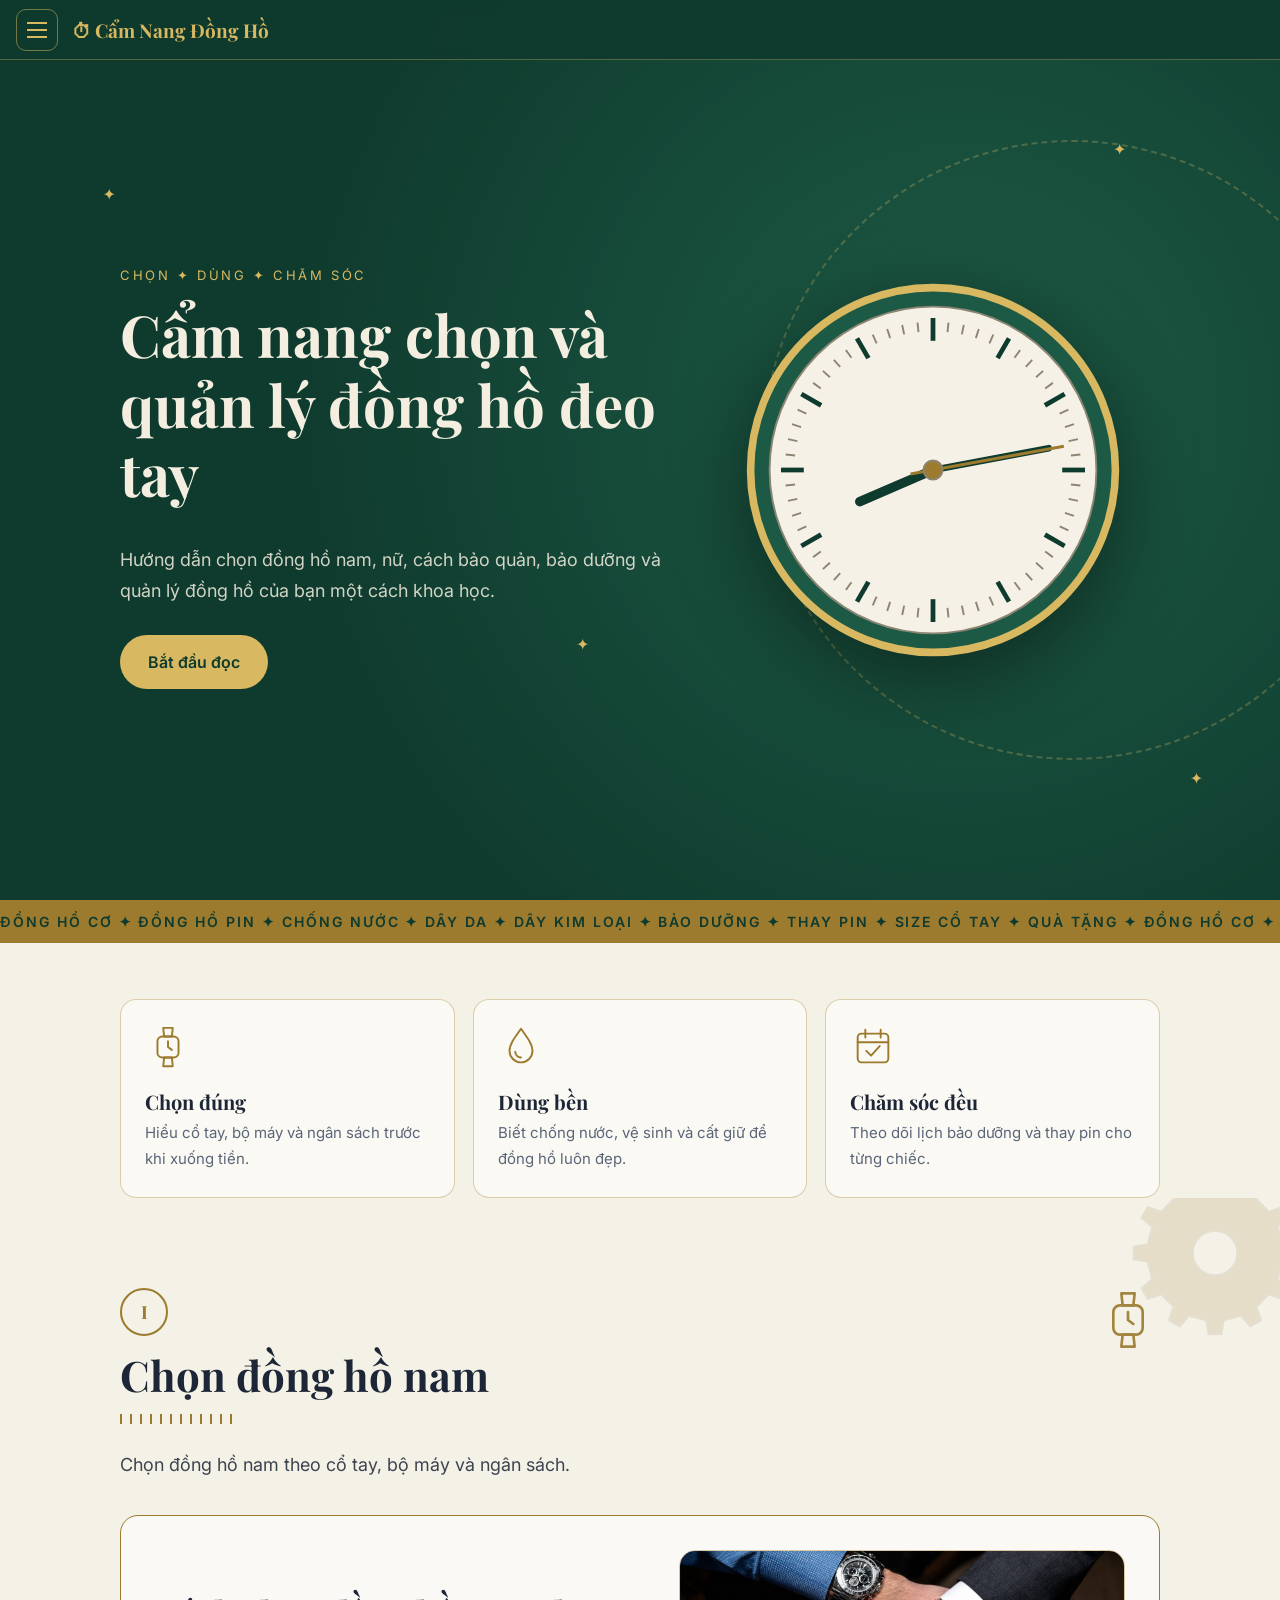
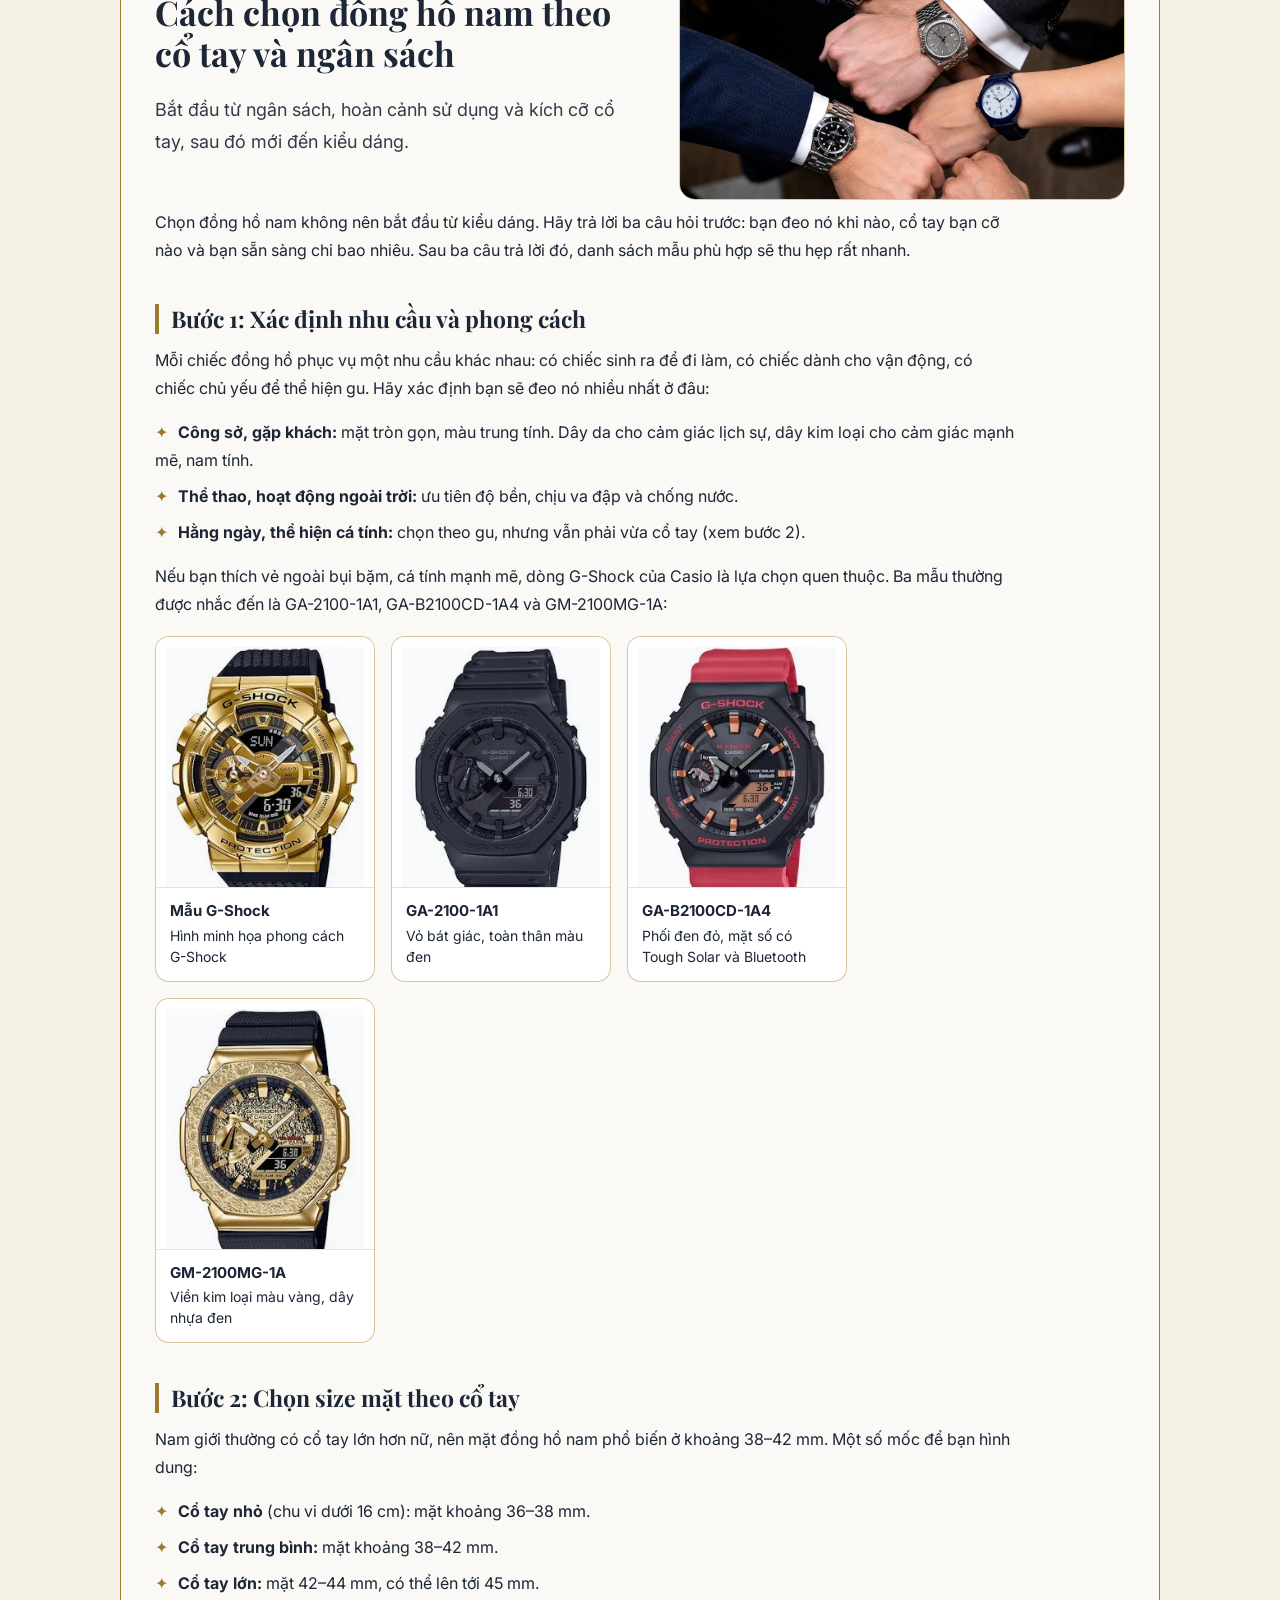
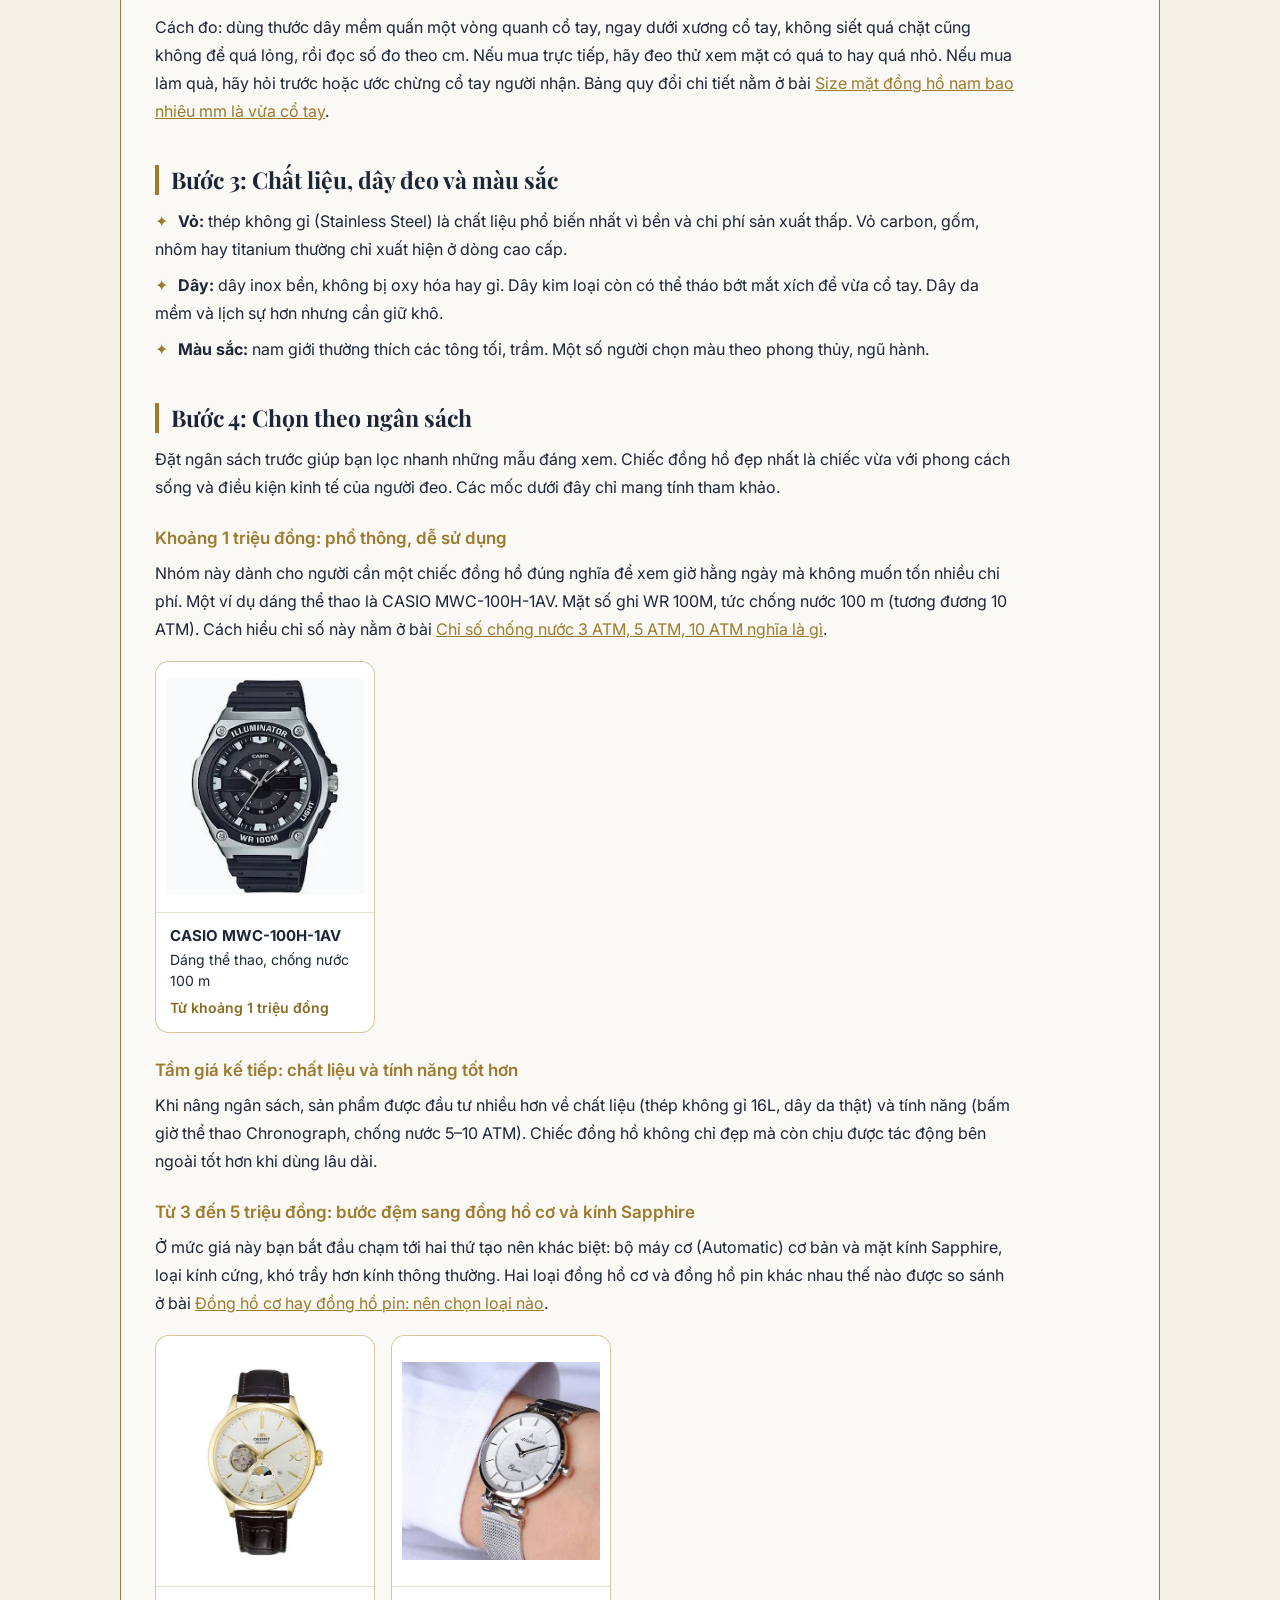
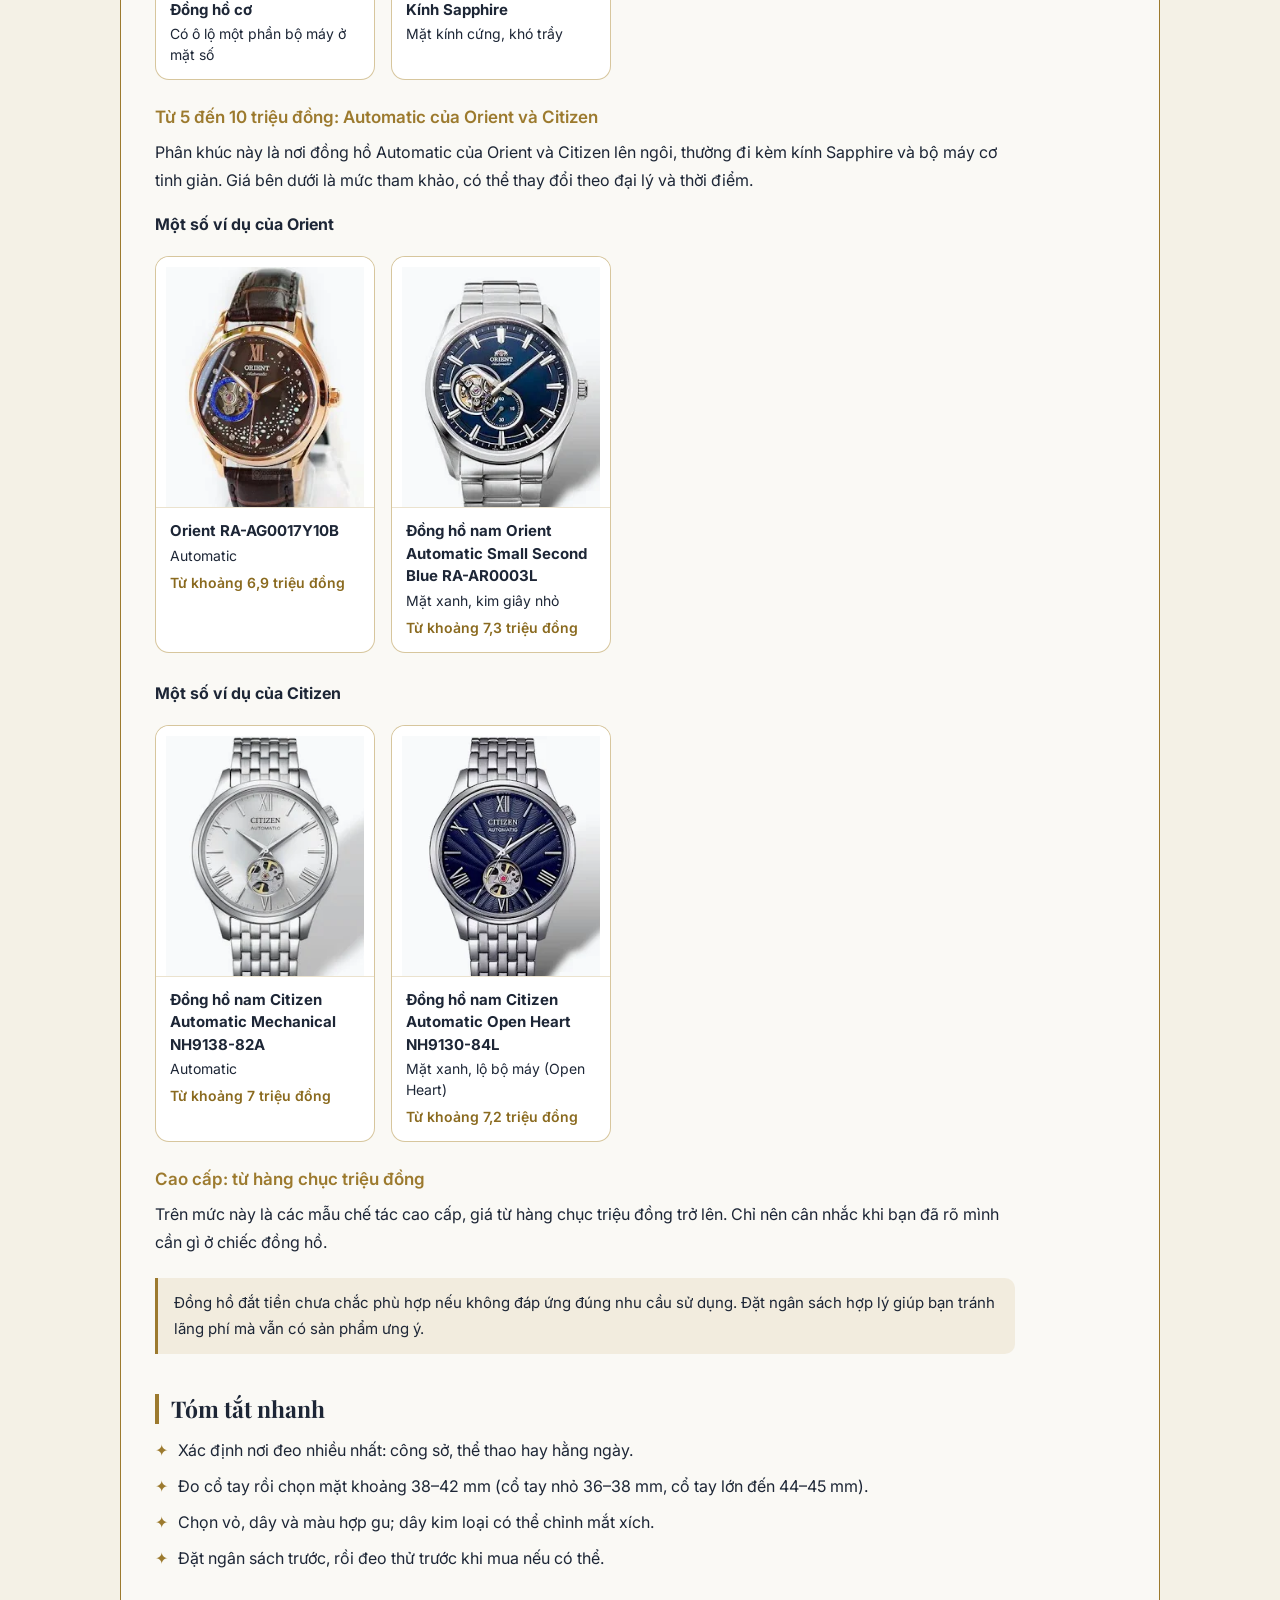
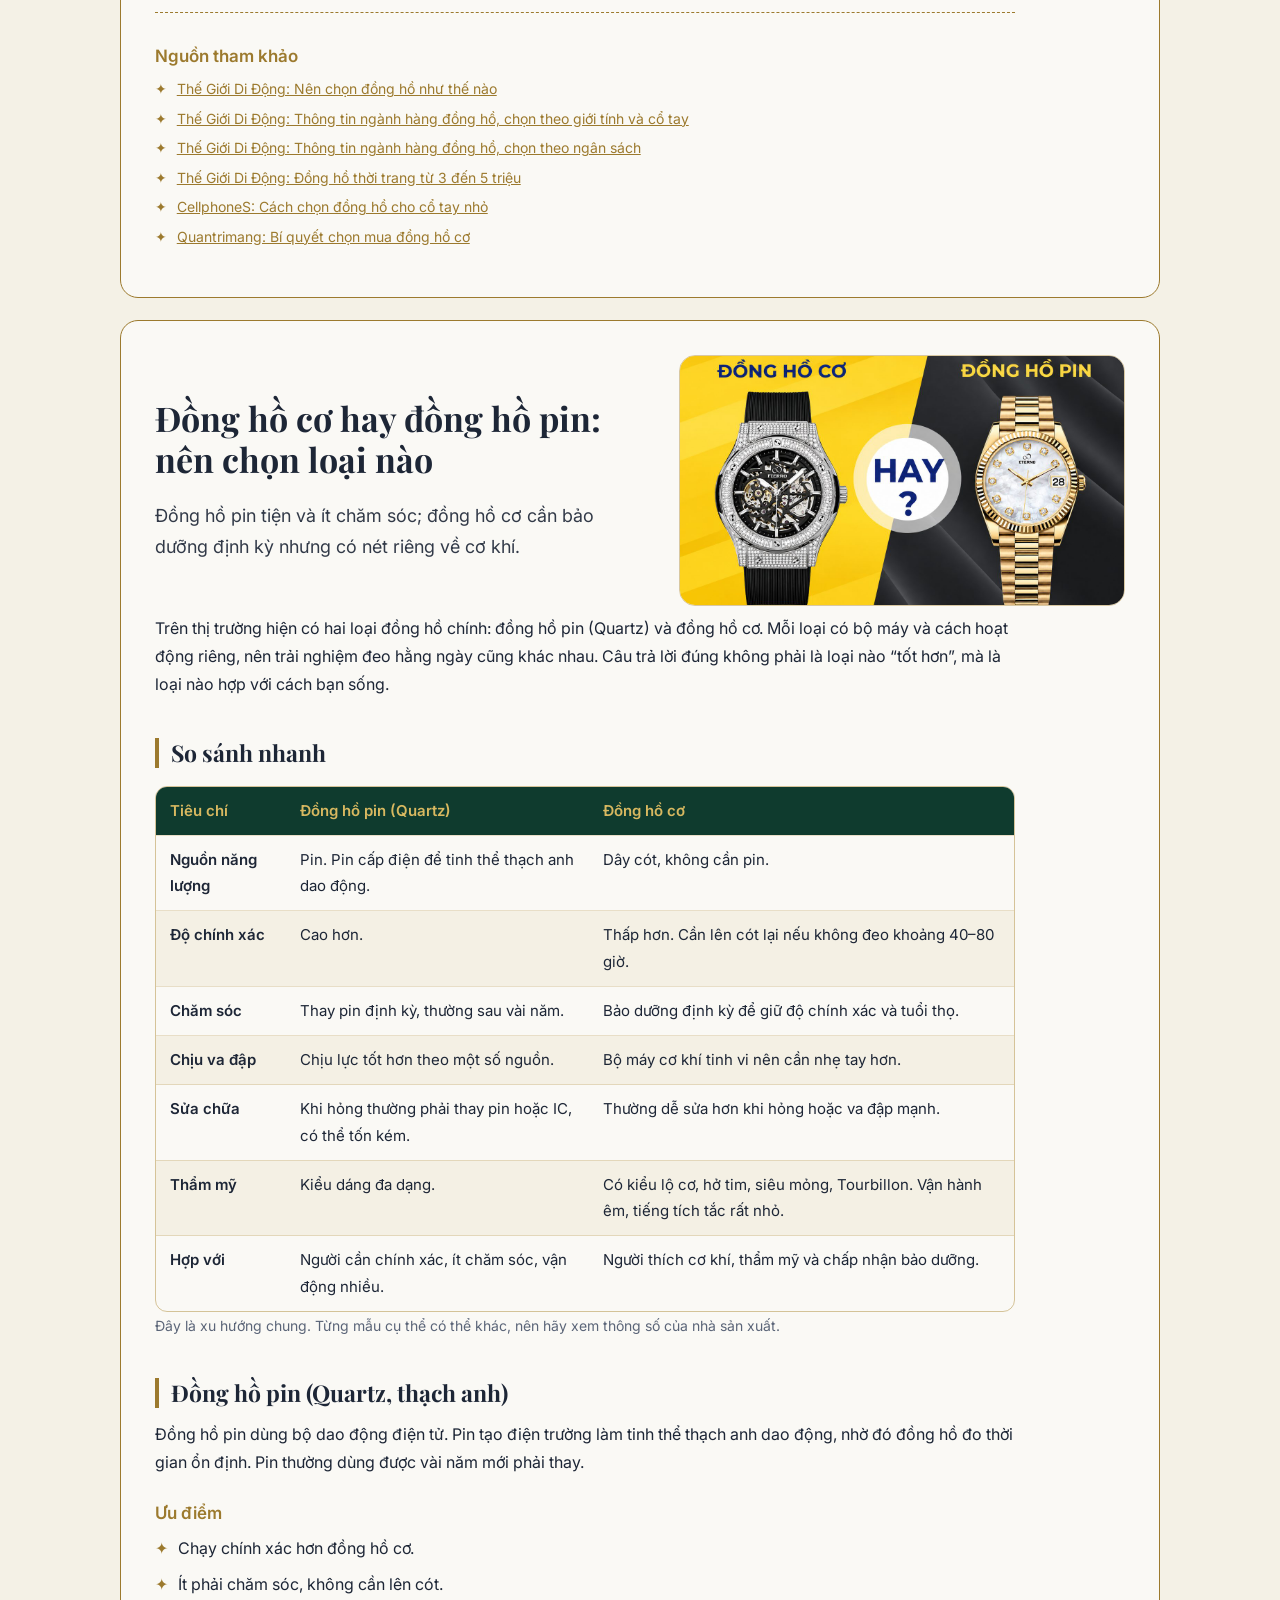
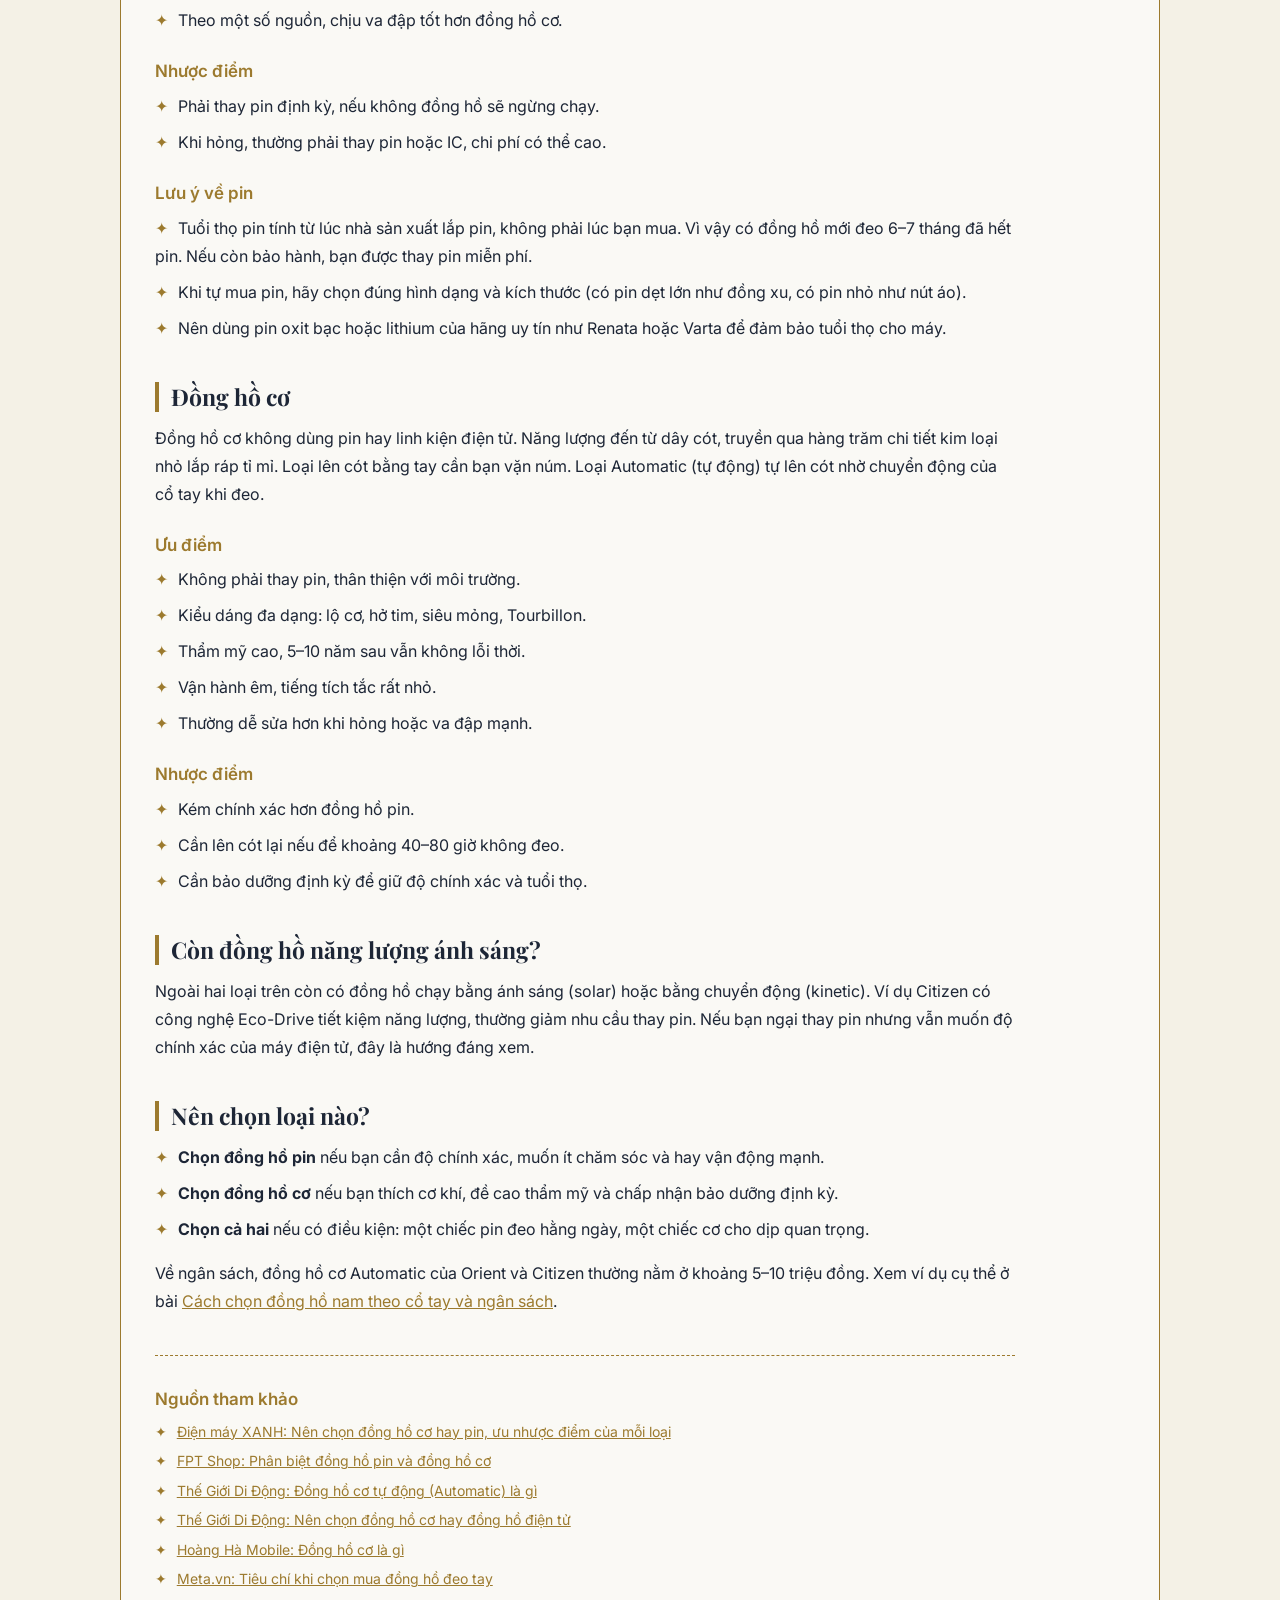
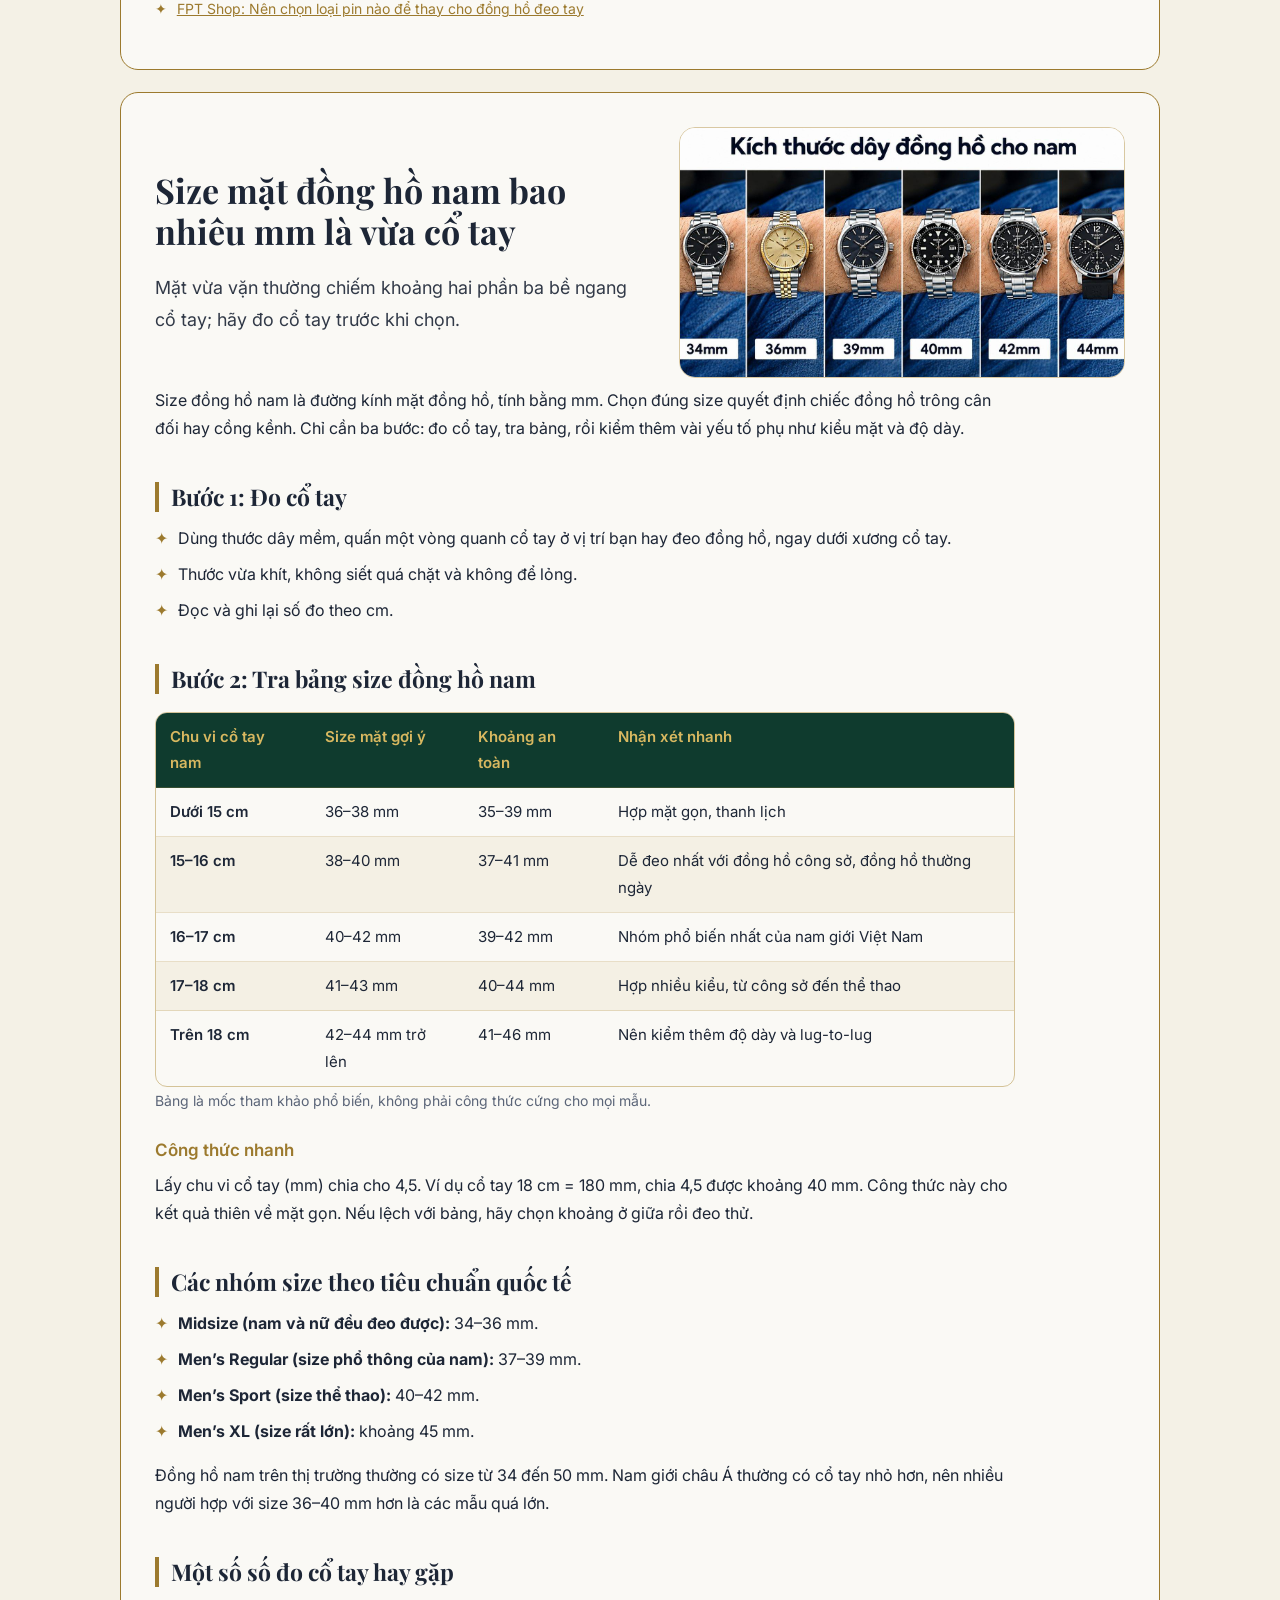
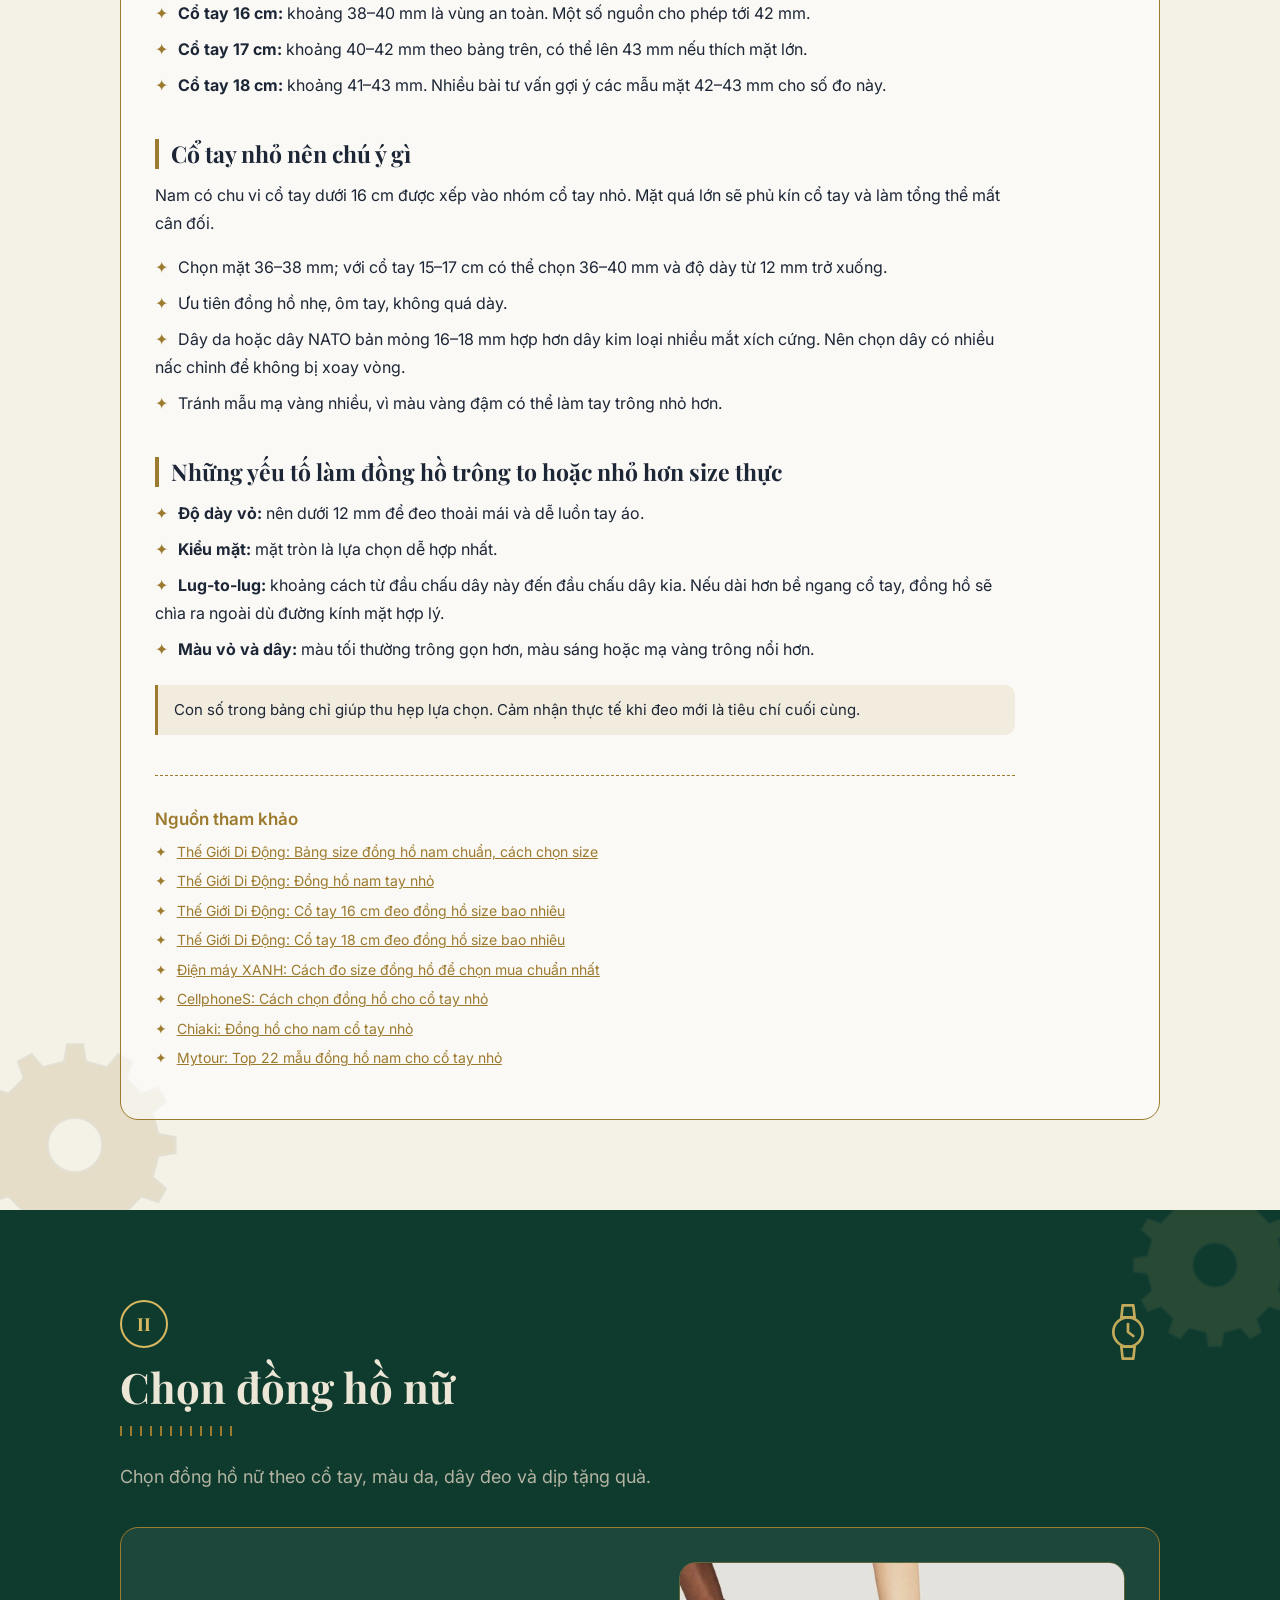
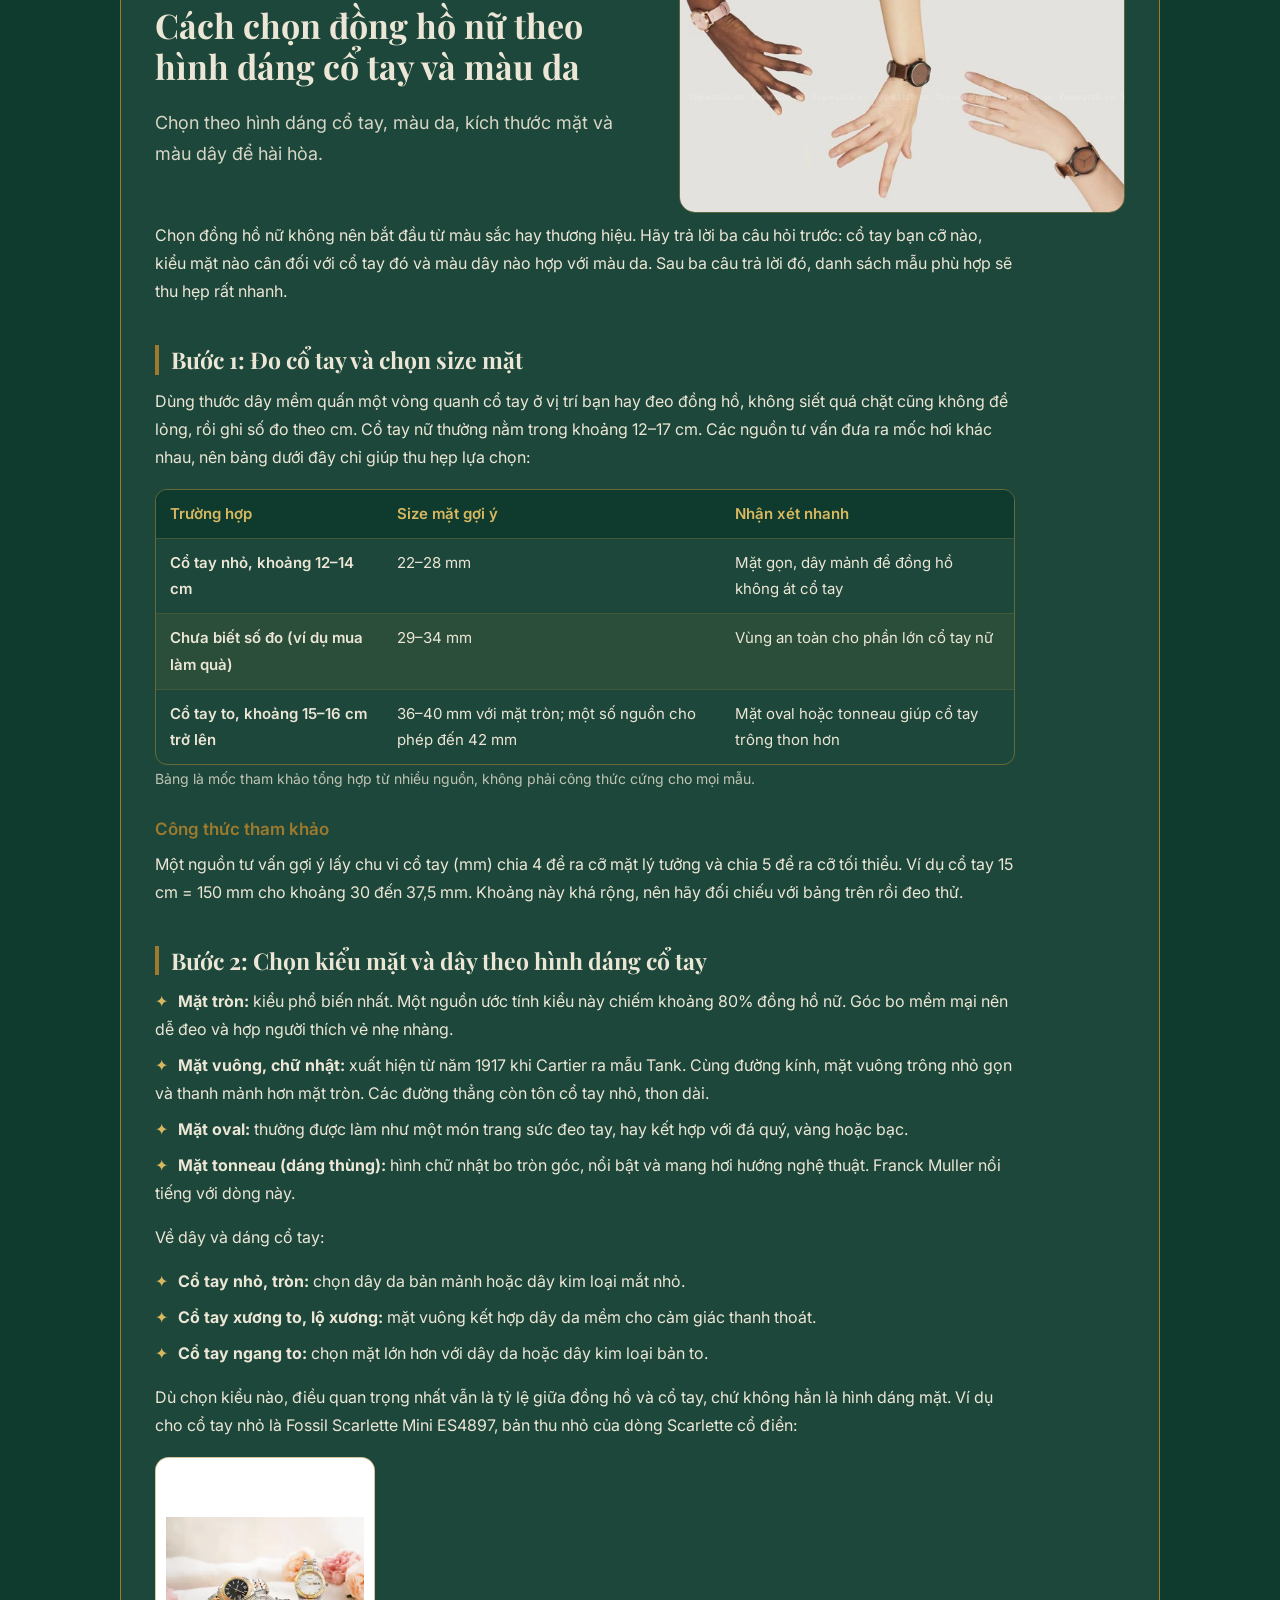
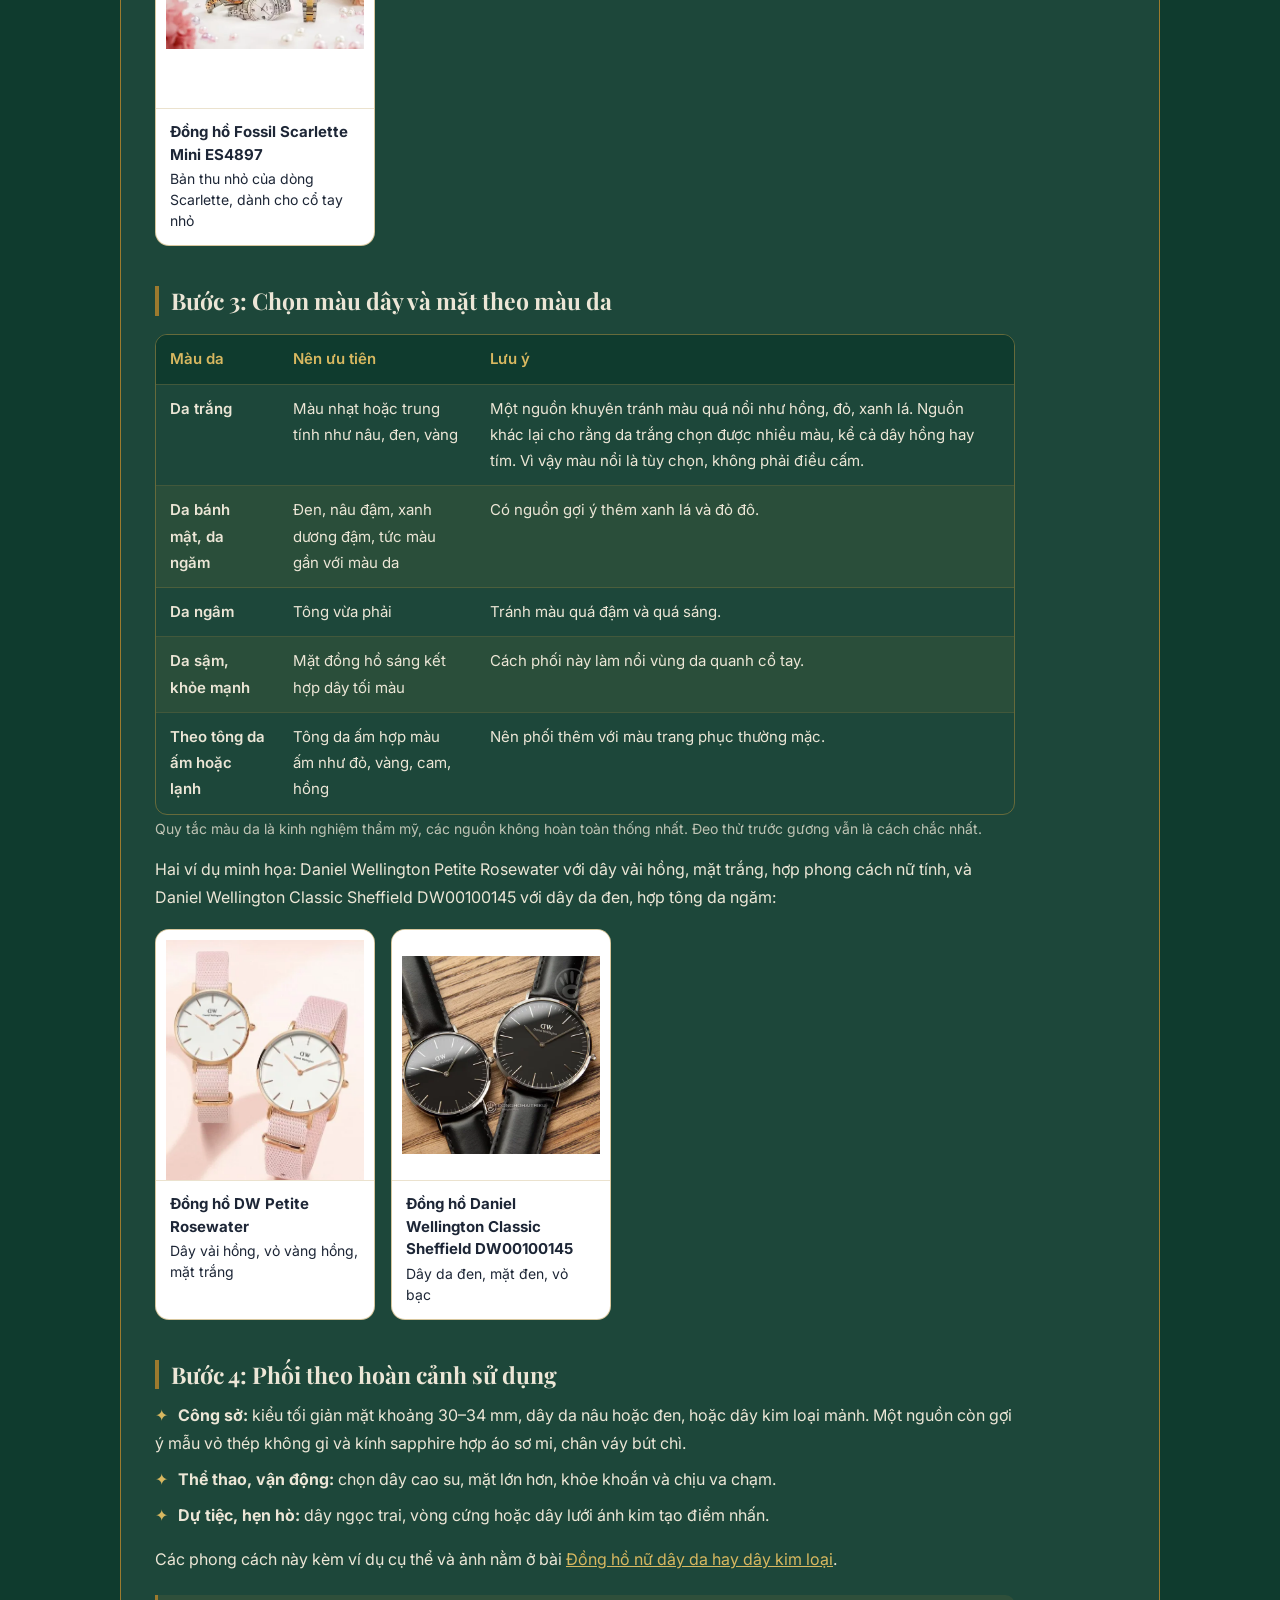
==== docs/index.html @ 6e0f3fe3 "Add files via upload" ====
<!doctype html><html lang="vi"><head><meta charset="utf-8"><meta name="viewport" content="width=device-width,initial-scale=1">
<title>Cẩm Nang Đồng Hồ - Chọn và quản lý đồng hồ đeo tay</title>
<meta name="description" content="Cẩm nang chọn và quản lý đồng hồ đeo tay: cách chọn đồng hồ nam, nữ, bảo quản, bảo dưỡng, chống nước và lịch chăm sóc.">
<link rel="canonical" href="https://nguyenquison.github.io/camnangquanlydongho/"><meta property="og:title" content="Cẩm Nang Đồng Hồ"><meta property="og:type" content="website"><meta property="og:url" content="https://nguyenquison.github.io/camnangquanlydongho/"><meta property="og:locale" content="vi_VN">
<link rel="icon" href="data:image/svg+xml,%3Csvg xmlns='http://www.w3.org/2000/svg' viewBox='0 0 100 100'%3E%3Ctext y='.9em' font-size='90'%3E%E2%8F%B1%3C/text%3E%3C/svg%3E">
<link rel="preconnect" href="https://fonts.googleapis.com"><link rel="preconnect" href="https://fonts.gstatic.com" crossorigin>
<link href="https://fonts.googleapis.com/css2?family=Inter:wght@400;500;600&family=Playfair+Display:wght@500;700&display=swap" rel="stylesheet">
<link rel="stylesheet" href="style.css"><script>document.documentElement.className="js"</script></head>
<body id="top" class="t1"><div id="pg"></div>
<header><button id="mb" aria-label="Mở menu" aria-expanded="false" aria-controls="nav"><i></i><i></i><i></i></button><a class="logo" href="#top"><span class="tk">⏱</span> Cẩm Nang Đồng Hồ</a></header>
<nav id="nav" aria-label="Danh sách nội dung"><a class="m-cat" href="#top">Trang chủ</a><a class="m-cat" href="#chon-dong-ho-nam">Chọn đồng hồ nam</a><a class="m-art" href="#cach-chon-dong-ho-nam">Cách chọn đồng hồ nam theo cổ tay và ngân sách</a><a class="m-art" href="#dong-ho-co-hay-dong-ho-pin">Đồng hồ cơ hay đồng hồ pin: nên chọn loại nào</a><a class="m-art" href="#size-dong-ho-nam-theo-co-tay">Size mặt đồng hồ nam bao nhiêu mm là vừa cổ tay</a><a class="m-cat" href="#chon-dong-ho-nu">Chọn đồng hồ nữ</a><a class="m-art" href="#cach-chon-dong-ho-nu">Cách chọn đồng hồ nữ theo hình dáng cổ tay và màu da</a><a class="m-art" href="#dong-ho-nu-day-da-hay-day-kim-loai">Đồng hồ nữ dây da hay dây kim loại</a><a class="m-art" href="#chon-dong-ho-lam-qua-tang">Chọn đồng hồ làm quà tặng: những điều cần lưu ý</a><a class="m-cat" href="#bao-quan-bao-duong">Bảo quản và bảo dưỡng</a><a class="m-art" href="#cach-bao-quan-dong-ho">Cách bảo quản đồng hồ đeo tay đúng cách tại nhà</a><a class="m-art" href="#cach-ve-sinh-day-dong-ho">Cách vệ sinh dây da và dây kim loại của đồng hồ</a><a class="m-cat" href="#quan-ly-dong-ho">Quản lý đồng hồ</a><a class="m-art" href="#chi-so-chong-nuoc-atm">Chỉ số chống nước 3 ATM, 5 ATM, 10 ATM nghĩa là gì</a><a class="m-art" href="#bao-lau-nen-bao-duong-dong-ho">Bao lâu nên bảo dưỡng đồng hồ một lần</a><a class="m-cat" href="#ve-du-an">Về dự án</a><a class="m-cat" href="#lien-he">Liên hệ</a></nav><div id="veil"></div>
<section class="hero"><span class="orbit"></span><span class="tw t1">✦</span><span class="tw t2">✦</span><span class="tw t3">✦</span><span class="tw t4">✦</span><div class="wrap hg"><div class="ht"><p class="eyebrow">Chọn ✦ Dùng ✦ Chăm sóc</p><h1>Cẩm nang chọn và quản lý đồng hồ đeo tay</h1><p class="lead">Hướng dẫn chọn đồng hồ nam, nữ, cách bảo quản, bảo dưỡng và quản lý đồng hồ của bạn một cách khoa học.</p><a class="btn" href="#chon-dong-ho-nam">Bắt đầu đọc</a></div><div class="hw"><svg class="watch" viewBox="0 0 200 200" role="img" aria-label="Đồng hồ đang chạy"><circle cx="100" cy="100" r="96" class="case"/><circle cx="100" cy="100" r="86" class="dial"/><line x1="100" y1="20" x2="100" y2="32" transform="rotate(0 100 100)" class="t5"/><line x1="100" y1="22" x2="100" y2="27" transform="rotate(6 100 100)" class="t1"/><line x1="100" y1="22" x2="100" y2="27" transform="rotate(12 100 100)" class="t1"/><line x1="100" y1="22" x2="100" y2="27" transform="rotate(18 100 100)" class="t1"/><line x1="100" y1="22" x2="100" y2="27" transform="rotate(24 100 100)" class="t1"/><line x1="100" y1="20" x2="100" y2="32" transform="rotate(30 100 100)" class="t5"/><line x1="100" y1="22" x2="100" y2="27" transform="rotate(36 100 100)" class="t1"/><line x1="100" y1="22" x2="100" y2="27" transform="rotate(42 100 100)" class="t1"/><line x1="100" y1="22" x2="100" y2="27" transform="rotate(48 100 100)" class="t1"/><line x1="100" y1="22" x2="100" y2="27" transform="rotate(54 100 100)" class="t1"/><line x1="100" y1="20" x2="100" y2="32" transform="rotate(60 100 100)" class="t5"/><line x1="100" y1="22" x2="100" y2="27" transform="rotate(66 100 100)" class="t1"/><line x1="100" y1="22" x2="100" y2="27" transform="rotate(72 100 100)" class="t1"/><line x1="100" y1="22" x2="100" y2="27" transform="rotate(78 100 100)" class="t1"/><line x1="100" y1="22" x2="100" y2="27" transform="rotate(84 100 100)" class="t1"/><line x1="100" y1="20" x2="100" y2="32" transform="rotate(90 100 100)" class="t5"/><line x1="100" y1="22" x2="100" y2="27" transform="rotate(96 100 100)" class="t1"/><line x1="100" y1="22" x2="100" y2="27" transform="rotate(102 100 100)" class="t1"/><line x1="100" y1="22" x2="100" y2="27" transform="rotate(108 100 100)" class="t1"/><line x1="100" y1="22" x2="100" y2="27" transform="rotate(114 100 100)" class="t1"/><line x1="100" y1="20" x2="100" y2="32" transform="rotate(120 100 100)" class="t5"/><line x1="100" y1="22" x2="100" y2="27" transform="rotate(126 100 100)" class="t1"/><line x1="100" y1="22" x2="100" y2="27" transform="rotate(132 100 100)" class="t1"/><line x1="100" y1="22" x2="100" y2="27" transform="rotate(138 100 100)" class="t1"/><line x1="100" y1="22" x2="100" y2="27" transform="rotate(144 100 100)" class="t1"/><line x1="100" y1="20" x2="100" y2="32" transform="rotate(150 100 100)" class="t5"/><line x1="100" y1="22" x2="100" y2="27" transform="rotate(156 100 100)" class="t1"/><line x1="100" y1="22" x2="100" y2="27" transform="rotate(162 100 100)" class="t1"/><line x1="100" y1="22" x2="100" y2="27" transform="rotate(168 100 100)" class="t1"/><line x1="100" y1="22" x2="100" y2="27" transform="rotate(174 100 100)" class="t1"/><line x1="100" y1="20" x2="100" y2="32" transform="rotate(180 100 100)" class="t5"/><line x1="100" y1="22" x2="100" y2="27" transform="rotate(186 100 100)" class="t1"/><line x1="100" y1="22" x2="100" y2="27" transform="rotate(192 100 100)" class="t1"/><line x1="100" y1="22" x2="100" y2="27" transform="rotate(198 100 100)" class="t1"/><line x1="100" y1="22" x2="100" y2="27" transform="rotate(204 100 100)" class="t1"/><line x1="100" y1="20" x2="100" y2="32" transform="rotate(210 100 100)" class="t5"/><line x1="100" y1="22" x2="100" y2="27" transform="rotate(216 100 100)" class="t1"/><line x1="100" y1="22" x2="100" y2="27" transform="rotate(222 100 100)" class="t1"/><line x1="100" y1="22" x2="100" y2="27" transform="rotate(228 100 100)" class="t1"/><line x1="100" y1="22" x2="100" y2="27" transform="rotate(234 100 100)" class="t1"/><line x1="100" y1="20" x2="100" y2="32" transform="rotate(240 100 100)" class="t5"/><line x1="100" y1="22" x2="100" y2="27" transform="rotate(246 100 100)" class="t1"/><line x1="100" y1="22" x2="100" y2="27" transform="rotate(252 100 100)" class="t1"/><line x1="100" y1="22" x2="100" y2="27" transform="rotate(258 100 100)" class="t1"/><line x1="100" y1="22" x2="100" y2="27" transform="rotate(264 100 100)" class="t1"/><line x1="100" y1="20" x2="100" y2="32" transform="rotate(270 100 100)" class="t5"/><line x1="100" y1="22" x2="100" y2="27" transform="rotate(276 100 100)" class="t1"/><line x1="100" y1="22" x2="100" y2="27" transform="rotate(282 100 100)" class="t1"/><line x1="100" y1="22" x2="100" y2="27" transform="rotate(288 100 100)" class="t1"/><line x1="100" y1="22" x2="100" y2="27" transform="rotate(294 100 100)" class="t1"/><line x1="100" y1="20" x2="100" y2="32" transform="rotate(300 100 100)" class="t5"/><line x1="100" y1="22" x2="100" y2="27" transform="rotate(306 100 100)" class="t1"/><line x1="100" y1="22" x2="100" y2="27" transform="rotate(312 100 100)" class="t1"/><line x1="100" y1="22" x2="100" y2="27" transform="rotate(318 100 100)" class="t1"/><line x1="100" y1="22" x2="100" y2="27" transform="rotate(324 100 100)" class="t1"/><line x1="100" y1="20" x2="100" y2="32" transform="rotate(330 100 100)" class="t5"/><line x1="100" y1="22" x2="100" y2="27" transform="rotate(336 100 100)" class="t1"/><line x1="100" y1="22" x2="100" y2="27" transform="rotate(342 100 100)" class="t1"/><line x1="100" y1="22" x2="100" y2="27" transform="rotate(348 100 100)" class="t1"/><line x1="100" y1="22" x2="100" y2="27" transform="rotate(354 100 100)" class="t1"/><line id="hh" x1="100" y1="100" x2="100" y2="58" class="hh"/><line id="mh" x1="100" y1="100" x2="100" y2="38" class="mh"/><line id="sh" x1="100" y1="112" x2="100" y2="30" class="sh2"/><circle cx="100" cy="100" r="5" class="pin"/></svg></div></div></section><div class="mq" aria-hidden="true"><div>Đồng hồ cơ ✦ Đồng hồ pin ✦ Chống nước ✦ Dây da ✦ Dây kim loại ✦ Bảo dưỡng ✦ Thay pin ✦ Size cổ tay ✦ Quà tặng ✦ Đồng hồ cơ ✦ Đồng hồ pin ✦ Chống nước ✦ Dây da ✦ Dây kim loại ✦ Bảo dưỡng ✦ Thay pin ✦ Size cổ tay ✦ Quà tặng ✦ Đồng hồ cơ ✦ Đồng hồ pin ✦ Chống nước ✦ Dây da ✦ Dây kim loại ✦ Bảo dưỡng ✦ Thay pin ✦ Size cổ tay ✦ Quà tặng ✦ Đồng hồ cơ ✦ Đồng hồ pin ✦ Chống nước ✦ Dây da ✦ Dây kim loại ✦ Bảo dưỡng ✦ Thay pin ✦ Size cổ tay ✦ Quà tặng ✦ </div></div><section class="light fw"><div class="feat"><div class="reveal"><svg class="ic" viewBox="0 0 48 48" fill="none" stroke="currentColor" stroke-width="2" stroke-linecap="round" stroke-linejoin="round" aria-hidden="true"><rect x="13" y="13" width="22" height="22" rx="5"/><path d="M24 18v6l4 3M19 4h10l-1 9H20zM20 35h8l1 9H19z"/></svg><h3>Chọn đúng</h3><p>Hiểu cổ tay, bộ máy và ngân sách trước khi xuống tiền.</p></div><div class="reveal"><svg class="ic" viewBox="0 0 48 48" fill="none" stroke="currentColor" stroke-width="2" stroke-linecap="round" stroke-linejoin="round" aria-hidden="true"><path d="M24 5C17 15 12 21 12 28a12 12 0 0024 0c0-7-5-13-12-23z"/><path d="M18 29a6 6 0 006 6"/></svg><h3>Dùng bền</h3><p>Biết chống nước, vệ sinh và cất giữ để đồng hồ luôn đẹp.</p></div><div class="reveal"><svg class="ic" viewBox="0 0 48 48" fill="none" stroke="currentColor" stroke-width="2" stroke-linecap="round" stroke-linejoin="round" aria-hidden="true"><rect x="8" y="10" width="32" height="30" rx="4"/><path d="M8 19h32M16 6v8M32 6v8M17 28l5 5 9-10"/></svg><h3>Chăm sóc đều</h3><p>Theo dõi lịch bảo dưỡng và thay pin cho từng chiếc.</p></div></div></section>
<section id="chon-dong-ho-nam" class="sec light"><span class="gear g1"><svg viewBox="0 0 100 100" aria-hidden="true"><path fill-rule="evenodd" fill="currentColor" d="M89.7 44.8L97.9 46.2L97.9 53.8L89.7 55.2L87.0 65.3L93.3 70.7L89.6 77.2L81.7 74.4L74.4 81.7L77.2 89.6L70.7 93.3L65.3 87.0L55.2 89.7L53.8 97.9L46.2 97.9L44.8 89.7L34.7 87.0L29.3 93.3L22.8 89.6L25.6 81.7L18.3 74.4L10.4 77.2L6.7 70.7L13.0 65.3L10.3 55.2L2.1 53.8L2.1 46.2L10.3 44.8L13.0 34.7L6.7 29.3L10.4 22.8L18.3 25.6L25.6 18.3L22.8 10.4L29.3 6.7L34.7 13.0L44.8 10.3L46.2 2.1L53.8 2.1L55.2 10.3L65.3 13.0L70.7 6.7L77.2 10.4L74.4 18.3L81.7 25.6L89.6 22.8L93.3 29.3L87.0 34.7ZM37 50a13 13 0 1 0 26 0a13 13 0 1 0 -26 0Z"/></svg></span><span class="gear g2 r"><svg viewBox="0 0 100 100" aria-hidden="true"><path fill-rule="evenodd" fill="currentColor" d="M89.7 44.8L97.9 46.2L97.9 53.8L89.7 55.2L87.0 65.3L93.3 70.7L89.6 77.2L81.7 74.4L74.4 81.7L77.2 89.6L70.7 93.3L65.3 87.0L55.2 89.7L53.8 97.9L46.2 97.9L44.8 89.7L34.7 87.0L29.3 93.3L22.8 89.6L25.6 81.7L18.3 74.4L10.4 77.2L6.7 70.7L13.0 65.3L10.3 55.2L2.1 53.8L2.1 46.2L10.3 44.8L13.0 34.7L6.7 29.3L10.4 22.8L18.3 25.6L25.6 18.3L22.8 10.4L29.3 6.7L34.7 13.0L44.8 10.3L46.2 2.1L53.8 2.1L55.2 10.3L65.3 13.0L70.7 6.7L77.2 10.4L74.4 18.3L81.7 25.6L89.6 22.8L93.3 29.3L87.0 34.7ZM37 50a13 13 0 1 0 26 0a13 13 0 1 0 -26 0Z"/></svg></span><div class="wrap"><div class="sh reveal"><span class="num">I</span><span class="ico"><svg class="ic" viewBox="0 0 48 48" fill="none" stroke="currentColor" stroke-width="2" stroke-linecap="round" stroke-linejoin="round" aria-hidden="true"><rect x="13" y="13" width="22" height="22" rx="5"/><path d="M24 18v6l4 3M19 4h10l-1 9H20zM20 35h8l1 9H19z"/></svg></span><h2>Chọn đồng hồ nam</h2><p class="lead">Chọn đồng hồ nam theo cổ tay, bộ máy và ngân sách.</p></div><div class="arts"><article id="cach-chon-dong-ho-nam" class="art full"><div class="head reveal"><div class="txt"><h3>Cách chọn đồng hồ nam theo cổ tay và ngân sách</h3><p class="sum">Bắt đầu từ ngân sách, hoàn cảnh sử dụng và kích cỡ cổ tay, sau đó mới đến kiểu dáng.</p></div><figure class="fig"><img src="anh/cach-chon-dong-ho-nam.jpg" alt="Cách chọn đồng hồ nam theo cổ tay và ngân sách" loading="lazy" width="1280" height="720"></figure></div><div class="body"><p>Chọn đồng hồ nam không nên bắt đầu từ kiểu dáng. Hãy trả lời ba câu hỏi trước: bạn đeo nó khi nào, cổ tay bạn cỡ nào và bạn sẵn sàng chi bao nhiêu. Sau ba câu trả lời đó, danh sách mẫu phù hợp sẽ thu hẹp rất nhanh.</p><h4>Bước 1: Xác định nhu cầu và phong cách</h4><p>Mỗi chiếc đồng hồ phục vụ một nhu cầu khác nhau: có chiếc sinh ra để đi làm, có chiếc dành cho vận động, có chiếc chủ yếu để thể hiện gu. Hãy xác định bạn sẽ đeo nó nhiều nhất ở đâu:</p><ul><li><b>Công sở, gặp khách:</b> mặt tròn gọn, màu trung tính. Dây da cho cảm giác lịch sự, dây kim loại cho cảm giác mạnh mẽ, nam tính.</li><li><b>Thể thao, hoạt động ngoài trời:</b> ưu tiên độ bền, chịu va đập và chống nước.</li><li><b>Hằng ngày, thể hiện cá tính:</b> chọn theo gu, nhưng vẫn phải vừa cổ tay (xem bước 2).</li></ul><p>Nếu bạn thích vẻ ngoài bụi bặm, cá tính mạnh mẽ, dòng G-Shock của Casio là lựa chọn quen thuộc. Ba mẫu thường được nhắc đến là GA-2100-1A1, GA-B2100CD-1A4 và GM-2100MG-1A:</p><div class="gal"><figure class="pf"><div class="pi"><img src="anh/g-shock-mau.webp" alt="Đồng hồ Casio G-Shock mặt vàng, dây nhựa đen" loading="lazy"></div><figcaption><b>Mẫu G-Shock</b>Hình minh họa phong cách G-Shock</figcaption></figure><figure class="pf"><div class="pi"><img src="anh/ga-2100-1a1.webp" alt="Đồng hồ Casio G-Shock GA-2100-1A1 màu đen" loading="lazy"></div><figcaption><b>GA-2100-1A1</b>Vỏ bát giác, toàn thân màu đen</figcaption></figure><figure class="pf"><div class="pi"><img src="anh/ga-b2100cd-1a4.webp" alt="Đồng hồ Casio G-Shock GA-B2100CD-1A4 phối đen đỏ" loading="lazy"></div><figcaption><b>GA-B2100CD-1A4</b>Phối đen đỏ, mặt số có Tough Solar và Bluetooth</figcaption></figure><figure class="pf"><div class="pi"><img src="anh/gm-2100mg-1a.webp" alt="Đồng hồ Casio G-Shock GM-2100MG-1A viền kim loại vàng" loading="lazy"></div><figcaption><b>GM-2100MG-1A</b>Viền kim loại màu vàng, dây nhựa đen</figcaption></figure></div><h4>Bước 2: Chọn size mặt theo cổ tay</h4><p>Nam giới thường có cổ tay lớn hơn nữ, nên mặt đồng hồ nam phổ biến ở khoảng 38–42 mm. Một số mốc để bạn hình dung:</p><ul><li><b>Cổ tay nhỏ</b> (chu vi dưới 16 cm): mặt khoảng 36–38 mm.</li><li><b>Cổ tay trung bình:</b> mặt khoảng 38–42 mm.</li><li><b>Cổ tay lớn:</b> mặt 42–44 mm, có thể lên tới 45 mm.</li></ul><p>Cách đo: dùng thước dây mềm quấn một vòng quanh cổ tay, ngay dưới xương cổ tay, không siết quá chặt cũng không để quá lỏng, rồi đọc số đo theo cm. Nếu mua trực tiếp, hãy đeo thử xem mặt có quá to hay quá nhỏ. Nếu mua làm quà, hãy hỏi trước hoặc ước chừng cổ tay người nhận. Bảng quy đổi chi tiết nằm ở bài <a href="#size-dong-ho-nam-theo-co-tay">Size mặt đồng hồ nam bao nhiêu mm là vừa cổ tay</a>.</p><h4>Bước 3: Chất liệu, dây đeo và màu sắc</h4><ul><li><b>Vỏ:</b> thép không gỉ (Stainless Steel) là chất liệu phổ biến nhất vì bền và chi phí sản xuất thấp. Vỏ carbon, gốm, nhôm hay titanium thường chỉ xuất hiện ở dòng cao cấp.</li><li><b>Dây:</b> dây inox bền, không bị oxy hóa hay gỉ. Dây kim loại còn có thể tháo bớt mắt xích để vừa cổ tay. Dây da mềm và lịch sự hơn nhưng cần giữ khô.</li><li><b>Màu sắc:</b> nam giới thường thích các tông tối, trầm. Một số người chọn màu theo phong thủy, ngũ hành.</li></ul><h4>Bước 4: Chọn theo ngân sách</h4><p>Đặt ngân sách trước giúp bạn lọc nhanh những mẫu đáng xem. Chiếc đồng hồ đẹp nhất là chiếc vừa với phong cách sống và điều kiện kinh tế của người đeo. Các mốc dưới đây chỉ mang tính tham khảo.</p><h5>Khoảng 1 triệu đồng: phổ thông, dễ sử dụng</h5><p>Nhóm này dành cho người cần một chiếc đồng hồ đúng nghĩa để xem giờ hằng ngày mà không muốn tốn nhiều chi phí. Một ví dụ dáng thể thao là CASIO MWC-100H-1AV. Mặt số ghi WR 100M, tức chống nước 100 m (tương đương 10 ATM). Cách hiểu chỉ số này nằm ở bài <a href="#chi-so-chong-nuoc-atm">Chỉ số chống nước 3 ATM, 5 ATM, 10 ATM nghĩa là gì</a>.</p><div class="gal"><figure class="pf"><div class="pi"><img src="anh/casio-mwc-100h-1av.webp" alt="Đồng hồ Casio MWC-100H-1AV dáng thể thao, dây nhựa đen" loading="lazy"></div><figcaption><b>CASIO MWC-100H-1AV</b>Dáng thể thao, chống nước 100 m<span class="pr">Từ khoảng 1 triệu đồng</span></figcaption></figure></div><h5>Tầm giá kế tiếp: chất liệu và tính năng tốt hơn</h5><p>Khi nâng ngân sách, sản phẩm được đầu tư nhiều hơn về chất liệu (thép không gỉ 16L, dây da thật) và tính năng (bấm giờ thể thao Chronograph, chống nước 5–10 ATM). Chiếc đồng hồ không chỉ đẹp mà còn chịu được tác động bên ngoài tốt hơn khi dùng lâu dài.</p><h5>Từ 3 đến 5 triệu đồng: bước đệm sang đồng hồ cơ và kính Sapphire</h5><p>Ở mức giá này bạn bắt đầu chạm tới hai thứ tạo nên khác biệt: bộ máy cơ (Automatic) cơ bản và mặt kính Sapphire, loại kính cứng, khó trầy hơn kính thông thường. Hai loại đồng hồ cơ và đồng hồ pin khác nhau thế nào được so sánh ở bài <a href="#dong-ho-co-hay-dong-ho-pin">Đồng hồ cơ hay đồng hồ pin: nên chọn loại nào</a>.</p><div class="gal"><figure class="pf"><div class="pi"><img src="anh/dong-ho-co.webp" alt="Đồng hồ cơ Orient Automatic mặt trắng lộ bộ máy, dây da nâu" loading="lazy"></div><figcaption><b>Đồng hồ cơ</b>Có ô lộ một phần bộ máy ở mặt số</figcaption></figure><figure class="pf"><div class="pi"><img src="anh/kinh-sapphire.jpg" alt="Đồng hồ dây lưới kim loại dùng mặt kính Sapphire trên cổ tay" loading="lazy"></div><figcaption><b>Kính Sapphire</b>Mặt kính cứng, khó trầy</figcaption></figure></div><h5>Từ 5 đến 10 triệu đồng: Automatic của Orient và Citizen</h5><p>Phân khúc này là nơi đồng hồ Automatic của Orient và Citizen lên ngôi, thường đi kèm kính Sapphire và bộ máy cơ tinh giản. Giá bên dưới là mức tham khảo, có thể thay đổi theo đại lý và thời điểm.</p><p><b>Một số ví dụ của Orient</b></p><div class="gal"><figure class="pf"><div class="pi"><img src="anh/orient-ra-ag0017y10b.webp" alt="Đồng hồ Orient RA-AG0017Y10B Automatic" loading="lazy"></div><figcaption><b>Orient RA-AG0017Y10B</b>Automatic<span class="pr">Từ khoảng 6,9 triệu đồng</span></figcaption></figure><figure class="pf"><div class="pi"><img src="anh/orient-ra-ar0003l.webp" alt="Đồng hồ nam Orient Automatic Small Second Blue RA-AR0003L mặt xanh" loading="lazy"></div><figcaption><b>Đồng hồ nam Orient Automatic Small Second Blue RA-AR0003L</b>Mặt xanh, kim giây nhỏ<span class="pr">Từ khoảng 7,3 triệu đồng</span></figcaption></figure></div><p><b>Một số ví dụ của Citizen</b></p><div class="gal"><figure class="pf"><div class="pi"><img src="anh/citizen-nh9138-82a.webp" alt="Đồng hồ nam Citizen Automatic Mechanical NH9138-82A" loading="lazy"></div><figcaption><b>Đồng hồ nam Citizen Automatic Mechanical NH9138-82A</b>Automatic<span class="pr">Từ khoảng 7 triệu đồng</span></figcaption></figure><figure class="pf"><div class="pi"><img src="anh/citizen-nh9130-84l.webp" alt="Đồng hồ nam Citizen Automatic Open Heart NH9130-84L mặt xanh dây thép" loading="lazy"></div><figcaption><b>Đồng hồ nam Citizen Automatic Open Heart NH9130-84L</b>Mặt xanh, lộ bộ máy (Open Heart)<span class="pr">Từ khoảng 7,2 triệu đồng</span></figcaption></figure></div><h5>Cao cấp: từ hàng chục triệu đồng</h5><p>Trên mức này là các mẫu chế tác cao cấp, giá từ hàng chục triệu đồng trở lên. Chỉ nên cân nhắc khi bạn đã rõ mình cần gì ở chiếc đồng hồ.</p><div class="note">Đồng hồ đắt tiền chưa chắc phù hợp nếu không đáp ứng đúng nhu cầu sử dụng. Đặt ngân sách hợp lý giúp bạn tránh lãng phí mà vẫn có sản phẩm ưng ý.</div><h4>Tóm tắt nhanh</h4><ul><li>Xác định nơi đeo nhiều nhất: công sở, thể thao hay hằng ngày.</li><li>Đo cổ tay rồi chọn mặt khoảng 38–42 mm (cổ tay nhỏ 36–38 mm, cổ tay lớn đến 44–45 mm).</li><li>Chọn vỏ, dây và màu hợp gu; dây kim loại có thể chỉnh mắt xích.</li><li>Đặt ngân sách trước, rồi đeo thử trước khi mua nếu có thể.</li></ul><div class="src"><h5>Nguồn tham khảo</h5><ul><li><a href="https://www.thegioididong.com/tin-tuc/nen-chon-dong-ho-nhu-the-nao-1561356" target="_blank" rel="noopener nofollow">Thế Giới Di Động: Nên chọn đồng hồ như thế nào</a></li><li><a href="https://www.thegioididong.com/dong-ho-deo-tay-skagen" target="_blank" rel="noopener nofollow">Thế Giới Di Động: Thông tin ngành hàng đồng hồ, chọn theo giới tính và cổ tay</a></li><li><a href="https://www.thegioididong.com/dong-ho-deo-tay-michael-kors" target="_blank" rel="noopener nofollow">Thế Giới Di Động: Thông tin ngành hàng đồng hồ, chọn theo ngân sách</a></li><li><a href="https://www.thegioididong.com/lac-bang-vang" target="_blank" rel="noopener nofollow">Thế Giới Di Động: Đồng hồ thời trang từ 3 đến 5 triệu</a></li><li><a href="https://cellphones.com.vn/sforum/dong-ho-cho-co-tay-nho" target="_blank" rel="noopener nofollow">CellphoneS: Cách chọn đồng hồ cho cổ tay nhỏ</a></li><li><a href="https://quantrimang.com/bi-quyet-vang-de-chon-mua-dong-ho-co-136367" target="_blank" rel="noopener nofollow">Quantrimang: Bí quyết chọn mua đồng hồ cơ</a></li></ul></div></div></article><article id="dong-ho-co-hay-dong-ho-pin" class="art full"><div class="head reveal"><div class="txt"><h3>Đồng hồ cơ hay đồng hồ pin: nên chọn loại nào</h3><p class="sum">Đồng hồ pin tiện và ít chăm sóc; đồng hồ cơ cần bảo dưỡng định kỳ nhưng có nét riêng về cơ khí.</p></div><figure class="fig"><img src="anh/dong-ho-co-hay-dong-ho-pin.jpg" alt="Đồng hồ cơ hay đồng hồ pin: nên chọn loại nào" loading="lazy" width="1280" height="720"></figure></div><div class="body"><p>Trên thị trường hiện có hai loại đồng hồ chính: đồng hồ pin (Quartz) và đồng hồ cơ. Mỗi loại có bộ máy và cách hoạt động riêng, nên trải nghiệm đeo hằng ngày cũng khác nhau. Câu trả lời đúng không phải là loại nào “tốt hơn”, mà là loại nào hợp với cách bạn sống.</p><h4>So sánh nhanh</h4><div class="tbl"><table><thead><tr><th>Tiêu chí</th><th>Đồng hồ pin (Quartz)</th><th>Đồng hồ cơ</th></tr></thead><tbody><tr><td>Nguồn năng lượng</td><td>Pin. Pin cấp điện để tinh thể thạch anh dao động.</td><td>Dây cót, không cần pin.</td></tr><tr><td>Độ chính xác</td><td>Cao hơn.</td><td>Thấp hơn. Cần lên cót lại nếu không đeo khoảng 40–80 giờ.</td></tr><tr><td>Chăm sóc</td><td>Thay pin định kỳ, thường sau vài năm.</td><td>Bảo dưỡng định kỳ để giữ độ chính xác và tuổi thọ.</td></tr><tr><td>Chịu va đập</td><td>Chịu lực tốt hơn theo một số nguồn.</td><td>Bộ máy cơ khí tinh vi nên cần nhẹ tay hơn.</td></tr><tr><td>Sửa chữa</td><td>Khi hỏng thường phải thay pin hoặc IC, có thể tốn kém.</td><td>Thường dễ sửa hơn khi hỏng hoặc va đập mạnh.</td></tr><tr><td>Thẩm mỹ</td><td>Kiểu dáng đa dạng.</td><td>Có kiểu lộ cơ, hở tim, siêu mỏng, Tourbillon. Vận hành êm, tiếng tích tắc rất nhỏ.</td></tr><tr><td>Hợp với</td><td>Người cần chính xác, ít chăm sóc, vận động nhiều.</td><td>Người thích cơ khí, thẩm mỹ và chấp nhận bảo dưỡng.</td></tr></tbody></table></div><p class="small">Đây là xu hướng chung. Từng mẫu cụ thể có thể khác, nên hãy xem thông số của nhà sản xuất.</p><h4>Đồng hồ pin (Quartz, thạch anh)</h4><p>Đồng hồ pin dùng bộ dao động điện tử. Pin tạo điện trường làm tinh thể thạch anh dao động, nhờ đó đồng hồ đo thời gian ổn định. Pin thường dùng được vài năm mới phải thay.</p><h5>Ưu điểm</h5><ul><li>Chạy chính xác hơn đồng hồ cơ.</li><li>Ít phải chăm sóc, không cần lên cót.</li><li>Theo một số nguồn, chịu va đập tốt hơn đồng hồ cơ.</li></ul><h5>Nhược điểm</h5><ul><li>Phải thay pin định kỳ, nếu không đồng hồ sẽ ngừng chạy.</li><li>Khi hỏng, thường phải thay pin hoặc IC, chi phí có thể cao.</li></ul><h5>Lưu ý về pin</h5><ul><li>Tuổi thọ pin tính từ lúc nhà sản xuất lắp pin, không phải lúc bạn mua. Vì vậy có đồng hồ mới đeo 6–7 tháng đã hết pin. Nếu còn bảo hành, bạn được thay pin miễn phí.</li><li>Khi tự mua pin, hãy chọn đúng hình dạng và kích thước (có pin dẹt lớn như đồng xu, có pin nhỏ như nút áo).</li><li>Nên dùng pin oxit bạc hoặc lithium của hãng uy tín như Renata hoặc Varta để đảm bảo tuổi thọ cho máy.</li></ul><h4>Đồng hồ cơ</h4><p>Đồng hồ cơ không dùng pin hay linh kiện điện tử. Năng lượng đến từ dây cót, truyền qua hàng trăm chi tiết kim loại nhỏ lắp ráp tỉ mỉ. Loại lên cót bằng tay cần bạn vặn núm. Loại Automatic (tự động) tự lên cót nhờ chuyển động của cổ tay khi đeo.</p><h5>Ưu điểm</h5><ul><li>Không phải thay pin, thân thiện với môi trường.</li><li>Kiểu dáng đa dạng: lộ cơ, hở tim, siêu mỏng, Tourbillon.</li><li>Thẩm mỹ cao, 5–10 năm sau vẫn không lỗi thời.</li><li>Vận hành êm, tiếng tích tắc rất nhỏ.</li><li>Thường dễ sửa hơn khi hỏng hoặc va đập mạnh.</li></ul><h5>Nhược điểm</h5><ul><li>Kém chính xác hơn đồng hồ pin.</li><li>Cần lên cót lại nếu để khoảng 40–80 giờ không đeo.</li><li>Cần bảo dưỡng định kỳ để giữ độ chính xác và tuổi thọ.</li></ul><h4>Còn đồng hồ năng lượng ánh sáng?</h4><p>Ngoài hai loại trên còn có đồng hồ chạy bằng ánh sáng (solar) hoặc bằng chuyển động (kinetic). Ví dụ Citizen có công nghệ Eco-Drive tiết kiệm năng lượng, thường giảm nhu cầu thay pin. Nếu bạn ngại thay pin nhưng vẫn muốn độ chính xác của máy điện tử, đây là hướng đáng xem.</p><h4>Nên chọn loại nào?</h4><ul><li><b>Chọn đồng hồ pin</b> nếu bạn cần độ chính xác, muốn ít chăm sóc và hay vận động mạnh.</li><li><b>Chọn đồng hồ cơ</b> nếu bạn thích cơ khí, đề cao thẩm mỹ và chấp nhận bảo dưỡng định kỳ.</li><li><b>Chọn cả hai</b> nếu có điều kiện: một chiếc pin đeo hằng ngày, một chiếc cơ cho dịp quan trọng.</li></ul><p>Về ngân sách, đồng hồ cơ Automatic của Orient và Citizen thường nằm ở khoảng 5–10 triệu đồng. Xem ví dụ cụ thể ở bài <a href="#cach-chon-dong-ho-nam">Cách chọn đồng hồ nam theo cổ tay và ngân sách</a>.</p><div class="src"><h5>Nguồn tham khảo</h5><ul><li><a href="https://www.dienmayxanh.com/kinh-nghiem-hay/nen-chon-dong-ho-co-hay-pin-uu-nhuoc-diem-cua-moi-1178715" target="_blank" rel="noopener nofollow">Điện máy XANH: Nên chọn đồng hồ cơ hay pin, ưu nhược điểm của mỗi loại</a></li><li><a href="https://fptshop.com.vn/tin-tuc/thu-thuat/phan-biet-dong-ho-pin-va-dong-ho-co-dau-la-su-khac-biet-co-ban-103404" target="_blank" rel="noopener nofollow">FPT Shop: Phân biệt đồng hồ pin và đồng hồ cơ</a></li><li><a href="https://www.thegioididong.com/hoi-dap/dong-ho-co-tu-dong-automatic-la-gi-1167202" target="_blank" rel="noopener nofollow">Thế Giới Di Động: Đồng hồ cơ tự động (Automatic) là gì</a></li><li><a href="https://www.thegioididong.com/tin-tuc/theo-ban-chung-ta-nen-chon-dong-ho-co-hay-dong-ho-dien-tu-1244955" target="_blank" rel="noopener nofollow">Thế Giới Di Động: Nên chọn đồng hồ cơ hay đồng hồ điện tử</a></li><li><a href="https://hoanghamobile.com/tin-tuc/dong-ho-co-la-gi/" target="_blank" rel="noopener nofollow">Hoàng Hà Mobile: Đồng hồ cơ là gì</a></li><li><a href="https://meta.vn/hotro/nhung-tieu-chi-anh-em-can-luu-y-khi-chon-mua-dong-ho-deo-tay-3600" target="_blank" rel="noopener nofollow">Meta.vn: Tiêu chí khi chọn mua đồng hồ đeo tay</a></li><li><a href="https://fptshop.com.vn/tin-tuc/dong-ho/nen-chon-loai-pin-nao-de-thay-cho-dong-ho-deo-tay-133538" target="_blank" rel="noopener nofollow">FPT Shop: Nên chọn loại pin nào để thay cho đồng hồ đeo tay</a></li></ul></div></div></article><article id="size-dong-ho-nam-theo-co-tay" class="art full"><div class="head reveal"><div class="txt"><h3>Size mặt đồng hồ nam bao nhiêu mm là vừa cổ tay</h3><p class="sum">Mặt vừa vặn thường chiếm khoảng hai phần ba bề ngang cổ tay; hãy đo cổ tay trước khi chọn.</p></div><figure class="fig"><img src="anh/size-dong-ho-nam-theo-co-tay.jpg" alt="Size mặt đồng hồ nam bao nhiêu mm là vừa cổ tay" loading="lazy" width="1280" height="720"></figure></div><div class="body"><p>Size đồng hồ nam là đường kính mặt đồng hồ, tính bằng mm. Chọn đúng size quyết định chiếc đồng hồ trông cân đối hay cồng kềnh. Chỉ cần ba bước: đo cổ tay, tra bảng, rồi kiểm thêm vài yếu tố phụ như kiểu mặt và độ dày.</p><h4>Bước 1: Đo cổ tay</h4><ul><li>Dùng thước dây mềm, quấn một vòng quanh cổ tay ở vị trí bạn hay đeo đồng hồ, ngay dưới xương cổ tay.</li><li>Thước vừa khít, không siết quá chặt và không để lỏng.</li><li>Đọc và ghi lại số đo theo cm.</li></ul><h4>Bước 2: Tra bảng size đồng hồ nam</h4><div class="tbl"><table><thead><tr><th>Chu vi cổ tay nam</th><th>Size mặt gợi ý</th><th>Khoảng an toàn</th><th>Nhận xét nhanh</th></tr></thead><tbody><tr><td>Dưới 15 cm</td><td>36–38 mm</td><td>35–39 mm</td><td>Hợp mặt gọn, thanh lịch</td></tr><tr><td>15–16 cm</td><td>38–40 mm</td><td>37–41 mm</td><td>Dễ đeo nhất với đồng hồ công sở, đồng hồ thường ngày</td></tr><tr><td>16–17 cm</td><td>40–42 mm</td><td>39–42 mm</td><td>Nhóm phổ biến nhất của nam giới Việt Nam</td></tr><tr><td>17–18 cm</td><td>41–43 mm</td><td>40–44 mm</td><td>Hợp nhiều kiểu, từ công sở đến thể thao</td></tr><tr><td>Trên 18 cm</td><td>42–44 mm trở lên</td><td>41–46 mm</td><td>Nên kiểm thêm độ dày và lug-to-lug</td></tr></tbody></table></div><p class="small">Bảng là mốc tham khảo phổ biến, không phải công thức cứng cho mọi mẫu.</p><h5>Công thức nhanh</h5><p>Lấy chu vi cổ tay (mm) chia cho 4,5. Ví dụ cổ tay 18 cm = 180 mm, chia 4,5 được khoảng 40 mm. Công thức này cho kết quả thiên về mặt gọn. Nếu lệch với bảng, hãy chọn khoảng ở giữa rồi đeo thử.</p><h4>Các nhóm size theo tiêu chuẩn quốc tế</h4><ul><li><b>Midsize (nam và nữ đều đeo được):</b> 34–36 mm.</li><li><b>Men’s Regular (size phổ thông của nam):</b> 37–39 mm.</li><li><b>Men’s Sport (size thể thao):</b> 40–42 mm.</li><li><b>Men’s XL (size rất lớn):</b> khoảng 45 mm.</li></ul><p>Đồng hồ nam trên thị trường thường có size từ 34 đến 50 mm. Nam giới châu Á thường có cổ tay nhỏ hơn, nên nhiều người hợp với size 36–40 mm hơn là các mẫu quá lớn.</p><h4>Một số số đo cổ tay hay gặp</h4><ul><li><b>Cổ tay 16 cm:</b> khoảng 38–40 mm là vùng an toàn. Một số nguồn cho phép tới 42 mm.</li><li><b>Cổ tay 17 cm:</b> khoảng 40–42 mm theo bảng trên, có thể lên 43 mm nếu thích mặt lớn.</li><li><b>Cổ tay 18 cm:</b> khoảng 41–43 mm. Nhiều bài tư vấn gợi ý các mẫu mặt 42–43 mm cho số đo này.</li></ul><h4>Cổ tay nhỏ nên chú ý gì</h4><p>Nam có chu vi cổ tay dưới 16 cm được xếp vào nhóm cổ tay nhỏ. Mặt quá lớn sẽ phủ kín cổ tay và làm tổng thể mất cân đối.</p><ul><li>Chọn mặt 36–38 mm; với cổ tay 15–17 cm có thể chọn 36–40 mm và độ dày từ 12 mm trở xuống.</li><li>Ưu tiên đồng hồ nhẹ, ôm tay, không quá dày.</li><li>Dây da hoặc dây NATO bản mỏng 16–18 mm hợp hơn dây kim loại nhiều mắt xích cứng. Nên chọn dây có nhiều nấc chỉnh để không bị xoay vòng.</li><li>Tránh mẫu mạ vàng nhiều, vì màu vàng đậm có thể làm tay trông nhỏ hơn.</li></ul><h4>Những yếu tố làm đồng hồ trông to hoặc nhỏ hơn size thực</h4><ul><li><b>Độ dày vỏ:</b> nên dưới 12 mm để đeo thoải mái và dễ luồn tay áo.</li><li><b>Kiểu mặt:</b> mặt tròn là lựa chọn dễ hợp nhất.</li><li><b>Lug-to-lug:</b> khoảng cách từ đầu chấu dây này đến đầu chấu dây kia. Nếu dài hơn bề ngang cổ tay, đồng hồ sẽ chìa ra ngoài dù đường kính mặt hợp lý.</li><li><b>Màu vỏ và dây:</b> màu tối thường trông gọn hơn, màu sáng hoặc mạ vàng trông nổi hơn.</li></ul><div class="note">Con số trong bảng chỉ giúp thu hẹp lựa chọn. Cảm nhận thực tế khi đeo mới là tiêu chí cuối cùng.</div><div class="src"><h5>Nguồn tham khảo</h5><ul><li><a href="https://www.thegioididong.com/hoi-dap/bang-size-dong-ho-nam-chuan-cach-chon-size-1595677" target="_blank" rel="noopener nofollow">Thế Giới Di Động: Bảng size đồng hồ nam chuẩn, cách chọn size</a></li><li><a href="https://www.thegioididong.com/hoi-dap/top-20-mau-dong-ho-nam-tay-nho-sang-trong-lich-lam-1453362" target="_blank" rel="noopener nofollow">Thế Giới Di Động: Đồng hồ nam tay nhỏ</a></li><li><a href="https://www.thegioididong.com/hoi-dap/co-tay-16cm-deo-dong-ho-size-bao-nhieu-top-10-1468312" target="_blank" rel="noopener nofollow">Thế Giới Di Động: Cổ tay 16 cm đeo đồng hồ size bao nhiêu</a></li><li><a href="https://www.thegioididong.com/hoi-dap/co-tay-18cm-deo-dong-ho-size-bao-nhieu-top-mau-1535676" target="_blank" rel="noopener nofollow">Thế Giới Di Động: Cổ tay 18 cm đeo đồng hồ size bao nhiêu</a></li><li><a href="https://www.dienmayxanh.com/kinh-nghiem-hay/cach-do-size-dong-ho-de-chon-mua-chuan-nhat-1179133" target="_blank" rel="noopener nofollow">Điện máy XANH: Cách đo size đồng hồ để chọn mua chuẩn nhất</a></li><li><a href="https://cellphones.com.vn/sforum/dong-ho-cho-co-tay-nho" target="_blank" rel="noopener nofollow">CellphoneS: Cách chọn đồng hồ cho cổ tay nhỏ</a></li><li><a href="https://chiaki.vn/tin-tuc/dong-ho-cho-nam-co-tay-nho" target="_blank" rel="noopener nofollow">Chiaki: Đồng hồ cho nam cổ tay nhỏ</a></li><li><a href="https://mytour.vn/vi/blog/bai-viet/top-22-mau-dong-ho-nam-cho-co-tay-nho-dang-so-huu-nhat-2024.html" target="_blank" rel="noopener nofollow">Mytour: Top 22 mẫu đồng hồ nam cho cổ tay nhỏ</a></li></ul></div></div></article></div></div></section><section id="chon-dong-ho-nu" class="sec dark"><span class="gear g1"><svg viewBox="0 0 100 100" aria-hidden="true"><path fill-rule="evenodd" fill="currentColor" d="M89.7 44.8L97.9 46.2L97.9 53.8L89.7 55.2L87.0 65.3L93.3 70.7L89.6 77.2L81.7 74.4L74.4 81.7L77.2 89.6L70.7 93.3L65.3 87.0L55.2 89.7L53.8 97.9L46.2 97.9L44.8 89.7L34.7 87.0L29.3 93.3L22.8 89.6L25.6 81.7L18.3 74.4L10.4 77.2L6.7 70.7L13.0 65.3L10.3 55.2L2.1 53.8L2.1 46.2L10.3 44.8L13.0 34.7L6.7 29.3L10.4 22.8L18.3 25.6L25.6 18.3L22.8 10.4L29.3 6.7L34.7 13.0L44.8 10.3L46.2 2.1L53.8 2.1L55.2 10.3L65.3 13.0L70.7 6.7L77.2 10.4L74.4 18.3L81.7 25.6L89.6 22.8L93.3 29.3L87.0 34.7ZM37 50a13 13 0 1 0 26 0a13 13 0 1 0 -26 0Z"/></svg></span><span class="gear g2 r"><svg viewBox="0 0 100 100" aria-hidden="true"><path fill-rule="evenodd" fill="currentColor" d="M89.7 44.8L97.9 46.2L97.9 53.8L89.7 55.2L87.0 65.3L93.3 70.7L89.6 77.2L81.7 74.4L74.4 81.7L77.2 89.6L70.7 93.3L65.3 87.0L55.2 89.7L53.8 97.9L46.2 97.9L44.8 89.7L34.7 87.0L29.3 93.3L22.8 89.6L25.6 81.7L18.3 74.4L10.4 77.2L6.7 70.7L13.0 65.3L10.3 55.2L2.1 53.8L2.1 46.2L10.3 44.8L13.0 34.7L6.7 29.3L10.4 22.8L18.3 25.6L25.6 18.3L22.8 10.4L29.3 6.7L34.7 13.0L44.8 10.3L46.2 2.1L53.8 2.1L55.2 10.3L65.3 13.0L70.7 6.7L77.2 10.4L74.4 18.3L81.7 25.6L89.6 22.8L93.3 29.3L87.0 34.7ZM37 50a13 13 0 1 0 26 0a13 13 0 1 0 -26 0Z"/></svg></span><div class="wrap"><div class="sh reveal"><span class="num">II</span><span class="ico"><svg class="ic" viewBox="0 0 48 48" fill="none" stroke="currentColor" stroke-width="2" stroke-linecap="round" stroke-linejoin="round" aria-hidden="true"><circle cx="24" cy="24" r="11"/><path d="M24 18v6l4 3M20 4h8l1 9H19zM19 35h10l-1 9h-8z"/></svg></span><h2>Chọn đồng hồ nữ</h2><p class="lead">Chọn đồng hồ nữ theo cổ tay, màu da, dây đeo và dịp tặng quà.</p></div><div class="arts"><article id="cach-chon-dong-ho-nu" class="art full"><div class="head reveal"><div class="txt"><h3>Cách chọn đồng hồ nữ theo hình dáng cổ tay và màu da</h3><p class="sum">Chọn theo hình dáng cổ tay, màu da, kích thước mặt và màu dây để hài hòa.</p></div><figure class="fig"><img src="anh/cach-chon-dong-ho-nu.jpg" alt="Cách chọn đồng hồ nữ theo hình dáng cổ tay và màu da" loading="lazy" width="1280" height="720"></figure></div><div class="body"><p>Chọn đồng hồ nữ không nên bắt đầu từ màu sắc hay thương hiệu. Hãy trả lời ba câu hỏi trước: cổ tay bạn cỡ nào, kiểu mặt nào cân đối với cổ tay đó và màu dây nào hợp với màu da. Sau ba câu trả lời đó, danh sách mẫu phù hợp sẽ thu hẹp rất nhanh.</p><h4>Bước 1: Đo cổ tay và chọn size mặt</h4><p>Dùng thước dây mềm quấn một vòng quanh cổ tay ở vị trí bạn hay đeo đồng hồ, không siết quá chặt cũng không để lỏng, rồi ghi số đo theo cm. Cổ tay nữ thường nằm trong khoảng 12–17 cm. Các nguồn tư vấn đưa ra mốc hơi khác nhau, nên bảng dưới đây chỉ giúp thu hẹp lựa chọn:</p><div class="tbl"><table><thead><tr><th>Trường hợp</th><th>Size mặt gợi ý</th><th>Nhận xét nhanh</th></tr></thead><tbody><tr><td>Cổ tay nhỏ, khoảng 12–14 cm</td><td>22–28 mm</td><td>Mặt gọn, dây mảnh để đồng hồ không át cổ tay</td></tr><tr><td>Chưa biết số đo (ví dụ mua làm quà)</td><td>29–34 mm</td><td>Vùng an toàn cho phần lớn cổ tay nữ</td></tr><tr><td>Cổ tay to, khoảng 15–16 cm trở lên</td><td>36–40 mm với mặt tròn; một số nguồn cho phép đến 42 mm</td><td>Mặt oval hoặc tonneau giúp cổ tay trông thon hơn</td></tr></tbody></table></div><p class="small">Bảng là mốc tham khảo tổng hợp từ nhiều nguồn, không phải công thức cứng cho mọi mẫu.</p><h5>Công thức tham khảo</h5><p>Một nguồn tư vấn gợi ý lấy chu vi cổ tay (mm) chia 4 để ra cỡ mặt lý tưởng và chia 5 để ra cỡ tối thiểu. Ví dụ cổ tay 15 cm = 150 mm cho khoảng 30 đến 37,5 mm. Khoảng này khá rộng, nên hãy đối chiếu với bảng trên rồi đeo thử.</p><h4>Bước 2: Chọn kiểu mặt và dây theo hình dáng cổ tay</h4><ul><li><b>Mặt tròn:</b> kiểu phổ biến nhất. Một nguồn ước tính kiểu này chiếm khoảng 80% đồng hồ nữ. Góc bo mềm mại nên dễ đeo và hợp người thích vẻ nhẹ nhàng.</li><li><b>Mặt vuông, chữ nhật:</b> xuất hiện từ năm 1917 khi Cartier ra mẫu Tank. Cùng đường kính, mặt vuông trông nhỏ gọn và thanh mảnh hơn mặt tròn. Các đường thẳng còn tôn cổ tay nhỏ, thon dài.</li><li><b>Mặt oval:</b> thường được làm như một món trang sức đeo tay, hay kết hợp với đá quý, vàng hoặc bạc.</li><li><b>Mặt tonneau (dáng thùng):</b> hình chữ nhật bo tròn góc, nổi bật và mang hơi hướng nghệ thuật. Franck Muller nổi tiếng với dòng này.</li></ul><p>Về dây và dáng cổ tay:</p><ul><li><b>Cổ tay nhỏ, tròn:</b> chọn dây da bản mảnh hoặc dây kim loại mắt nhỏ.</li><li><b>Cổ tay xương to, lộ xương:</b> mặt vuông kết hợp dây da mềm cho cảm giác thanh thoát.</li><li><b>Cổ tay ngang to:</b> chọn mặt lớn hơn với dây da hoặc dây kim loại bản to.</li></ul><p>Dù chọn kiểu nào, điều quan trọng nhất vẫn là tỷ lệ giữa đồng hồ và cổ tay, chứ không hẳn là hình dáng mặt. Ví dụ cho cổ tay nhỏ là Fossil Scarlette Mini ES4897, bản thu nhỏ của dòng Scarlette cổ điển:</p><div class="gal"><figure class="pf"><div class="pi"><img src="anh/fossil-scarlette-mini-es4897.webp" alt="Đồng hồ Fossil Scarlette Mini ES4897 cùng các mẫu Scarlette khác" loading="lazy"></div><figcaption><b>Đồng hồ Fossil Scarlette Mini ES4897</b>Bản thu nhỏ của dòng Scarlette, dành cho cổ tay nhỏ</figcaption></figure></div><h4>Bước 3: Chọn màu dây và mặt theo màu da</h4><div class="tbl"><table><thead><tr><th>Màu da</th><th>Nên ưu tiên</th><th>Lưu ý</th></tr></thead><tbody><tr><td>Da trắng</td><td>Màu nhạt hoặc trung tính như nâu, đen, vàng</td><td>Một nguồn khuyên tránh màu quá nổi như hồng, đỏ, xanh lá. Nguồn khác lại cho rằng da trắng chọn được nhiều màu, kể cả dây hồng hay tím. Vì vậy màu nổi là tùy chọn, không phải điều cấm.</td></tr><tr><td>Da bánh mật, da ngăm</td><td>Đen, nâu đậm, xanh dương đậm, tức màu gần với màu da</td><td>Có nguồn gợi ý thêm xanh lá và đỏ đô.</td></tr><tr><td>Da ngâm</td><td>Tông vừa phải</td><td>Tránh màu quá đậm và quá sáng.</td></tr><tr><td>Da sậm, khỏe mạnh</td><td>Mặt đồng hồ sáng kết hợp dây tối màu</td><td>Cách phối này làm nổi vùng da quanh cổ tay.</td></tr><tr><td>Theo tông da ấm hoặc lạnh</td><td>Tông da ấm hợp màu ấm như đỏ, vàng, cam, hồng</td><td>Nên phối thêm với màu trang phục thường mặc.</td></tr></tbody></table></div><p class="small">Quy tắc màu da là kinh nghiệm thẩm mỹ, các nguồn không hoàn toàn thống nhất. Đeo thử trước gương vẫn là cách chắc nhất.</p><p>Hai ví dụ minh họa: Daniel Wellington Petite Rosewater với dây vải hồng, mặt trắng, hợp phong cách nữ tính, và Daniel Wellington Classic Sheffield DW00100145 với dây da đen, hợp tông da ngăm:</p><div class="gal"><figure class="pf"><div class="pi"><img src="anh/dw-petite-rosewater.webp" alt="Đồng hồ Daniel Wellington Petite Rosewater dây vải hồng, mặt trắng" loading="lazy"></div><figcaption><b>Đồng hồ DW Petite Rosewater</b>Dây vải hồng, vỏ vàng hồng, mặt trắng</figcaption></figure><figure class="pf"><div class="pi"><img src="anh/dw-classic-sheffield-dw00100145.webp" alt="Đồng hồ Daniel Wellington Classic Sheffield DW00100145 dây da đen mặt đen" loading="lazy"></div><figcaption><b>Đồng hồ Daniel Wellington Classic Sheffield DW00100145</b>Dây da đen, mặt đen, vỏ bạc</figcaption></figure></div><h4>Bước 4: Phối theo hoàn cảnh sử dụng</h4><ul><li><b>Công sở:</b> kiểu tối giản mặt khoảng 30–34 mm, dây da nâu hoặc đen, hoặc dây kim loại mảnh. Một nguồn còn gợi ý mẫu vỏ thép không gỉ và kính sapphire hợp áo sơ mi, chân váy bút chì.</li><li><b>Thể thao, vận động:</b> chọn dây cao su, mặt lớn hơn, khỏe khoắn và chịu va chạm.</li><li><b>Dự tiệc, hẹn hò:</b> dây ngọc trai, vòng cứng hoặc dây lưới ánh kim tạo điểm nhấn.</li></ul><p>Các phong cách này kèm ví dụ cụ thể và ảnh nằm ở bài <a href="#dong-ho-nu-day-da-hay-day-kim-loai">Đồng hồ nữ dây da hay dây kim loại</a>.</p><div class="note">Màu da chỉ là một yếu tố. Màu trang phục, công việc và sở thích cá nhân cũng quan trọng không kém.</div><h4>Tóm tắt nhanh</h4><ul><li>Đo cổ tay rồi chọn mặt khoảng 22–28 mm (cổ tay nhỏ), 29–34 mm (phổ biến) hoặc 36–40 mm (cổ tay to).</li><li>Cổ tay nhỏ hợp dây mảnh, mặt vuông hoặc chữ nhật; cổ tay to hợp mặt lớn, dây bản to.</li><li>Da trắng chọn màu nhạt hoặc trung tính; da ngăm chọn đen, nâu đậm, xanh dương đậm; da sậm hợp mặt sáng với dây tối.</li><li>Đeo thử trước khi mua nếu có thể.</li></ul><div class="src"><h5>Nguồn tham khảo</h5><ul><li><a href="https://voh.com.vn/dep/mach-ban-cach-chon-dong-ho-deo-tay-nu-vua-duyen-dang-vua-sang-chanh-342943.html" target="_blank" rel="noopener nofollow">VOH: Mách bạn cách chọn đồng hồ đeo tay nữ vừa duyên dáng vừa sang chảnh</a></li><li><a href="https://meta.vn/hotro/mach-ban-cach-chon-dong-ho-deo-tay-cho-nu-chuan-nhat-3389" target="_blank" rel="noopener nofollow">Meta.vn: Cách chọn đồng hồ đeo tay nữ chuẩn nhất</a></li><li><a href="https://meta.vn/dong-ho-nu-c3323" target="_blank" rel="noopener nofollow">Meta.vn: Đồng hồ nữ</a></li><li><a href="https://www.dienmayxanh.com/kinh-nghiem-hay/cach-chon-dong-ho-deo-tay-phu-hop-cho-nu-gioi-1178227" target="_blank" rel="noopener nofollow">Điện máy XANH: Cách chọn đồng hồ đeo tay phù hợp cho nữ giới</a></li><li><a href="https://baoquocte.vn/he-lo-6-cach-deo-dong-ho-nu-dep-dung-cach-danh-cho-nang-167551.html" target="_blank" rel="noopener nofollow">Báo Quốc tế: 6 cách đeo đồng hồ nữ đẹp, đúng cách</a></li><li><a href="https://fptshop.com.vn/tin-tuc/thu-thuat/nhung-yeu-to-can-luu-y-khi-chon-dong-ho-cho-phai-nu-103211" target="_blank" rel="noopener nofollow">FPT Shop: Những yếu tố cần lưu ý khi chọn đồng hồ cho phái nữ</a></li><li><a href="https://www.thegioididong.com/hoi-dap/tu-van-chon-mua-dong-ho-cho-nguoi-co-co-tay-nho-1179315" target="_blank" rel="noopener nofollow">Thế Giới Di Động: Tư vấn chọn mua đồng hồ cho người có cổ tay nhỏ</a></li><li><a href="https://www.thegioididong.com/hoi-dap/top-10-dong-ho-thoi-trang-danh-tang-ban-gai-dip-valentine-1414750" target="_blank" rel="noopener nofollow">Thế Giới Di Động: Top đồng hồ thời trang dành tặng bạn gái</a></li><li><a href="https://donghohaitrieu.com/thu-vien-kien-thuc/thu-vien-dong-ho-nu/nu-nen-deo-dong-ho-mat-vuong-hay-tron.html" target="_blank" rel="noopener nofollow">Đồng hồ Hải Triều: Phụ nữ nên đeo đồng hồ mặt vuông hay tròn</a></li><li><a href="https://www.tiktakus.com/blogs/news/tay-nho-nen-deo-dong-ho-mat-vuong-hay-tron" target="_blank" rel="noopener nofollow">Tiktakus: Tay nhỏ nên đeo đồng hồ mặt vuông hay tròn</a></li><li><a href="https://www.tiktakus.com/blogs/news/co-tay-to-nen-deo-dong-ho-gi" target="_blank" rel="noopener nofollow">Tiktakus: Cổ tay to nên đeo đồng hồ gì</a></li><li><a href="https://elly.vn/nhung-kieu-dang-mat-dong-ho-pho-bien-hien-nay/" target="_blank" rel="noopener nofollow">Elly: Những kiểu dáng mặt đồng hồ phổ biến</a></li><li><a href="https://luxshopping.vn/kien-thuc-dong-ho/kham-pha-nhung-kieu-dang-dong-ho-pho-bien-hien-nay-112926.aspx" target="_blank" rel="noopener nofollow">LuxShopping: Khám phá những kiểu dáng đồng hồ phổ biến</a></li><li><a href="https://fossil.com.vn/blogs/news/cac-phong-cach-thoi-trang" target="_blank" rel="noopener nofollow">Fossil Việt Nam: Các phong cách thời trang</a></li><li><a href="https://shopee.vn/blog/mau-dong-ho-nu-dep/" target="_blank" rel="noopener nofollow">Shopee Blog: Mẫu đồng hồ nữ đẹp</a></li></ul></div></div></article><article id="dong-ho-nu-day-da-hay-day-kim-loai" class="art full"><div class="head reveal"><div class="txt"><h3>Đồng hồ nữ dây da hay dây kim loại</h3><p class="sum">Dây da êm và mềm mại nhưng cần giữ khô; dây kim loại bền, dễ lau nhưng nặng hơn.</p></div><figure class="fig"><img src="anh/dong-ho-nu-day-da-hay-day-kim-loai.jpg" alt="Đồng hồ nữ dây da hay dây kim loại" loading="lazy" width="1280" height="720"></figure></div><div class="body"><p>Dây da và dây kim loại không có loại nào “tốt hơn” cho mọi người. Câu trả lời đúng phụ thuộc vào cách bạn sống: bạn ra nhiều mồ hôi không, da có nhạy cảm không, thường đeo đi đâu và thích phong cách nào. Bài này so sánh hai loại dây, sau đó gợi ý từng phong cách đồng hồ nữ kèm mẫu ví dụ.</p><h4>So sánh nhanh</h4><div class="tbl"><table><thead><tr><th>Tiêu chí</th><th>Dây da</th><th>Dây kim loại</th></tr></thead><tbody><tr><td>Cảm giác và phong cách</td><td>Mềm, ôm tay, thanh lịch, tạo cảm giác ấm vào mùa lạnh.</td><td>Bề mặt sáng, nhìn chỉn chu, thường tạo cảm giác sang và gọn gàng.</td></tr><tr><td>Độ bền</td><td>Một nguồn cho rằng dùng được khoảng 6 tháng đến 2 năm. Dây da tổng hợp ngắn hơn, khoảng 3–6 tháng.</td><td>Làm từ chất liệu không gỉ, chống xước và chống ăn mòn tốt, chịu va đập.</td></tr><tr><td>Nhược điểm</td><td>Sợ nước, ẩm và mồ hôi. Không hợp người chơi thể thao.</td><td>Có thể nặng tay. Dây rẻ tiền có lớp mạ dễ xỉn, gỉ, gây dị ứng.</td></tr><tr><td>Bảo quản</td><td>Giữ khô, tránh ngâm nước.</td><td>Lau sạch dễ dàng.</td></tr><tr><td>Hợp với</td><td>Người ít ra mồ hôi, thích vẻ mềm mại, dùng văn phòng.</td><td>Người ra nhiều mồ hôi, hay vận động, hoặc cổ tay to muốn trông gọn.</td></tr></tbody></table></div><p class="small">Đây là xu hướng chung. Từng mẫu cụ thể có thể khác, nên hãy xem thông số của nhà sản xuất.</p><h4>Dây da</h4><h5>Ưu điểm</h5><ul><li>Mềm, ôm tay và thanh lịch.</li><li>Tạo cảm giác ấm khi đeo vào mùa lạnh.</li><li>Dây bản mảnh tạo cảm giác nhẹ nhàng, hợp cổ tay nhỏ.</li></ul><h5>Nhược điểm</h5><ul><li>Không hợp môi trường nước, độ ẩm cao hoặc người ra nhiều mồ hôi.</li><li>Cần tránh để dính nước hoặc ngâm nước.</li><li>Dây da tổng hợp rẻ tiền dễ bong tróc nếu bảo quản sai cách.</li></ul><h4>Dây kim loại</h4><h5>Ưu điểm</h5><ul><li>Bền, chống xước và chống ăn mòn tốt khi làm từ thép không gỉ.</li><li>Dễ lau chùi, hợp người hay vận động hoặc ra nhiều mồ hôi.</li><li>Kết hợp mặt lớn với dây kim loại giúp cổ tay to trông gọn hơn.</li></ul><h5>Nhược điểm</h5><ul><li>Có thể nặng tay hơn dây da.</li><li>Dây rẻ tiền có lớp mạ dễ xỉn màu, gỉ và gây dị ứng. Người dị ứng kim loại nên cân nhắc.</li></ul><h4>Chọn theo phong cách và mẫu ví dụ</h4><p>Mỗi phong cách thường đi kèm một kiểu dây quen thuộc. Bảng dưới đây gom các nhóm chính, phần sau là ảnh từng mẫu để bạn hình dung:</p><div class="tbl"><table><thead><tr><th>Phong cách</th><th>Đặc điểm</th><th>Dây thường gặp</th><th>Ví dụ</th></tr></thead><tbody><tr><td>Tối giản (minimalist)</td><td>Mặt tròn, kim mỏng, nền trung tính; hợp văn phòng và sự kiện trang trọng</td><td>Dây da hoặc dây lưới kim loại mảnh</td><td>Daniel Wellington Classic Petite, Skagen SKW2722</td></tr><tr><td>Cổ điển</td><td>Mặt đồng hồ rõ ràng, dễ phối đồ công sở</td><td>Dây da, dây kim loại</td><td>Orient Bambino Open Heart RA-AG0003S30B, Fossil Scarlette ES4318</td></tr><tr><td>Thanh lịch, công nghệ</td><td>Hướng đến vẻ thanh lịch, hiện đại; công nghệ Eco-Drive chạy bằng ánh sáng</td><td>Dây kim loại, dây da</td><td>Citizen EW5593-64D</td></tr><tr><td>Thời trang, nổi bật</td><td>Nằm giữa cổ điển và fashion, nhận diện cao hơn nhóm tối giản</td><td>Dây kim loại ánh kim, vòng cứng, dây ngọc trai</td><td>Calvin Klein Confidence Bangle 25200023, Julius</td></tr><tr><td>Năng động, thể thao</td><td>Nhỏ gọn, chịu va chạm; hợp đi học, đi làm thoải mái, du lịch</td><td>Dây cao su, resin; có kiểu dây da</td><td>G-Shock GMA-S2100, Baby-G BA-130-7A1DR, Timex</td></tr><tr><td>Retro, vuông nhỏ</td><td>Dáng vuông hoặc chữ nhật nhỏ gọn, giá dễ tiếp cận</td><td>Dây da, dây nhựa, dây lưới</td><td>Casio LQ-142E-2ADF, Daniel Wellington Quadro DW00100748, Casio LTP-V007L-9BUDF</td></tr></tbody></table></div><h5>Phong cách tối giản</h5><p>Mặt tròn, kim mỏng, ít chi tiết. Daniel Wellington và Skagen là hai thương hiệu hay được nhắc đến cho phong cách này.</p><div class="gal"><figure class="pf"><div class="pi"><img src="anh/dw-classic-petite.webp" alt="Đồng hồ Daniel Wellington Classic Petite mặt đen dây lưới kim loại đen" loading="lazy"></div><figcaption><b>Đồng hồ Daniel Wellington Classic Petite</b>Mặt đen, vỏ bạc, dây lưới kim loại đen</figcaption></figure><figure class="pf"><div class="pi"><img src="anh/skagen-skw2722.webp" alt="Đồng hồ Skagen SKW2722 mặt trắng, vỏ và dây lưới vàng" loading="lazy"></div><figcaption><b>Đồng hồ Skagen SKW2722</b>Mặt trắng, vỏ và dây lưới màu vàng</figcaption></figure></div><h5>Phong cách cổ điển</h5><p>Mặt số dễ đọc, dễ phối với trang phục công sở. Một mẫu có thể xem thêm là Orient Bambino Open Heart, lộ một phần bộ máy cơ ở mặt số.</p><div class="gal"><figure class="pf"><div class="pi"><img src="anh/orient-bambino-ra-ag0003s30b.webp" alt="Đồng hồ Orient Bambino Open Heart RA-AG0003S30B mặt trắng vỏ vàng dây da" loading="lazy"></div><figcaption><b>Đồng hồ Orient Bambino Open Heart RA-AG0003S30B</b>Mặt trắng, vỏ vàng, dây da, lộ một phần bộ máy</figcaption></figure><figure class="pf"><div class="pi"><img src="anh/fossil-scarlette-es4318.webp" alt="Đồng hồ Fossil Scarlette ES4318 mặt hồng, vỏ vàng hồng, cọc số La Mã" loading="lazy"></div><figcaption><b>Đồng hồ Fossil Scarlette ES4318</b>Cọc số La Mã và kim thanh mảnh; mặt hồng, vỏ và dây vàng hồng</figcaption></figure></div><h5>Thanh lịch, công nghệ Eco-Drive</h5><p>Citizen hướng đến vẻ thanh lịch, hiện đại và công nghệ Eco-Drive chạy bằng ánh sáng, nên giảm nhu cầu thay pin. Mẫu EW5593-64D có mặt chữ nhật nhỏ gọn.</p><div class="gal"><figure class="pf"><div class="pi"><img src="anh/citizen-ew5593-64d.webp" alt="Đồng hồ Citizen EW5593-64D mặt chữ nhật nhỏ dây lưới vàng hồng" loading="lazy"></div><figcaption><b>Đồng hồ Citizen EW5593-64D</b>Mặt chữ nhật nhỏ gọn, dây lưới vàng hồng, Eco-Drive</figcaption></figure></div><h5>Thời trang, nổi bật</h5><p>Nhóm này có dáng đồng hồ khác lạ hơn: vòng cứng (bangle) hoặc dây ngọc trai xâu chuỗi, hợp dự tiệc hay buổi họp quan trọng.</p><div class="gal"><figure class="pf"><div class="pi"><img src="anh/calvin-klein-confidence-bangle-25200023.webp" alt="Đồng hồ Calvin Klein Confidence Bangle 25200023 dạng vòng cứng vàng hồng" loading="lazy"></div><figcaption><b>Đồng hồ Calvin Klein Confidence Bangle 25200023</b>Dạng vòng cứng vàng hồng (ảnh chụp mặt sau)</figcaption></figure><figure class="pf"><div class="pi"><img src="anh/julius-day-ngoc-trai.webp" alt="Đồng hồ Julius dây ngọc trai xâu chuỗi mặt xanh lục" loading="lazy"></div><figcaption><b>Đồng hồ Julius</b>Dây ngọc trai xâu chuỗi, mặt xanh lục</figcaption></figure></div><h5>Năng động, thể thao</h5><p>Casio nhỏ gọn hoặc Baby-G hợp đi học, đi làm thoải mái, du lịch và những nơi dễ va chạm. Timex đi theo hướng thể thao, khỏe khoắn.</p><div class="gal"><figure class="pf"><div class="pi"><img src="anh/g-shock-gma-s2100.webp" alt="Đồng hồ G-Shock GMA-S2100 màu hồng nude" loading="lazy"></div><figcaption><b>Đồng hồ G-Shock GMA-S2100</b>Màu hồng nude, chống nước 20 BAR</figcaption></figure><figure class="pf"><div class="pi"><img src="anh/baby-g-ba-130-7a1dr.webp" alt="Đồng hồ Baby-G BA-130-7A1DR vỏ trắng mặt hồng" loading="lazy"></div><figcaption><b>Đồng hồ Baby-G BA-130-7A1DR</b>Vỏ trắng, mặt hồng</figcaption></figure><figure class="pf"><div class="pi"><img src="anh/timex-expedition.webp" alt="Đồng hồ Timex Expedition dây da nâu" loading="lazy"></div><figcaption><b>Đồng hồ Timex</b>Dáng thể thao, dây da nâu; mặt khá lớn nên nên đeo thử</figcaption></figure></div><h5>Retro, vuông nhỏ</h5><p>Dáng vuông hoặc chữ nhật nhỏ gọn, giá dễ tiếp cận. Các mẫu Casio và Daniel Wellington Quadro dưới đây là ví dụ quen thuộc.</p><div class="gal"><figure class="pf"><div class="pi"><img src="anh/casio-lq-142e-2adf.webp" alt="Đồng hồ Casio LQ-142E-2ADF mặt vuông xanh dây nhựa đen" loading="lazy"></div><figcaption><b>Đồng hồ Casio LQ-142E-2ADF</b>Mặt vuông nhỏ, mặt xanh, dây nhựa đen</figcaption></figure><figure class="pf"><div class="pi"><img src="anh/dw-quadro-dw00100748.webp" alt="Đồng hồ Daniel Wellington Quadro DW00100748 mặt chữ nhật dây lưới vàng hồng" loading="lazy"></div><figcaption><b>Đồng hồ Daniel Wellington Quadro DW00100748</b>Mặt chữ nhật, dây lưới vàng hồng</figcaption></figure><figure class="pf"><div class="pi"><img src="anh/casio-ltp-v007l-9budf.webp" alt="Đồng hồ Casio LTP-V007L-9BUDF mặt chữ nhật cọc số La Mã dây da nâu" loading="lazy"></div><figcaption><b>Đồng hồ Casio LTP-V007L-9BUDF</b>Mặt chữ nhật, cọc số La Mã, dây da nâu</figcaption></figure></div><h4>Chọn theo hoàn cảnh</h4><ul><li><b>Người ra nhiều mồ hôi, đặc biệt mồ hôi dầu hoặc mồ hôi muối:</b> tránh dây da, chọn dây kim loại hoặc silicone.</li><li><b>Da nhạy cảm hoặc dị ứng kim loại:</b> dây kim loại không phải lựa chọn tốt; ưu tiên dây da hoặc dây silicone.</li><li><b>Cổ tay nhỏ:</b> ưu tiên dây da bản mảnh hoặc dây kim loại mắt nhỏ. Xem thêm bài <a href="#cach-chon-dong-ho-nu">Cách chọn đồng hồ nữ theo hình dáng cổ tay và màu da</a>.</li><li><b>Cổ tay to:</b> mặt lớn với dây kim loại giúp tay trông gọn hơn.</li><li><b>Công sở:</b> kiểu tối giản mặt 30–34 mm với dây da nâu hoặc đen, hoặc dây kim loại mảnh.</li><li><b>Độ tuổi:</b> học sinh, sinh viên hợp dây da hoặc dây cao su trẻ trung; người đi làm có thể chọn dây kim loại sang trọng. Tuy vậy độ tuổi không quá quan trọng, mỗi loại dây có phong cách riêng.</li></ul><div class="note">Muốn đổi phong cách thường xuyên, hãy chọn dòng có dây thay dễ dàng, ví dụ Daniel Wellington có dây da và dây kim loại thay đổi nhanh.</div><h4>Tóm tắt nhanh</h4><ul><li>Dây da mềm và thanh lịch nhưng sợ nước, mồ hôi; dây kim loại bền, dễ lau nhưng có thể nặng hơn.</li><li>Ra nhiều mồ hôi hoặc hay vận động: ưu tiên dây kim loại hoặc silicone.</li><li>Da nhạy cảm với kim loại: ưu tiên dây da hoặc silicone.</li><li>Chọn phong cách trước (tối giản, cổ điển, thời trang, thể thao, retro), rồi chọn kiểu dây đi kèm.</li></ul><div class="src"><h5>Nguồn tham khảo</h5><ul><li><a href="https://meta.vn/hotro/nen-chon-dong-ho-day-da-hay-day-kim-loai-3468" target="_blank" rel="noopener nofollow">Meta.vn: Nên đeo đồng hồ dây da hay kim loại</a></li><li><a href="https://www.thegioididong.com/hoi-dap/nen-chon-mua-dong-ho-day-da-hay-dong-ho-day-kim-loai-de-su-1324685" target="_blank" rel="noopener nofollow">Thế Giới Di Động: Nên chọn mua đồng hồ dây da hay dây kim loại</a></li><li><a href="https://www.dienmayxanh.com/kinh-nghiem-hay/nen-mua-dong-ho-day-da-hay-day-kim-loai-1223744" target="_blank" rel="noopener nofollow">Điện máy XANH: Nên mua đồng hồ dây da hay dây kim loại</a></li><li><a href="https://www.dienmayxanh.com/kinh-nghiem-hay/kham-pha-cac-chat-lieu-day-deo-cua-dong-ho-thoi-tr-1193739" target="_blank" rel="noopener nofollow">Điện máy XANH: Khám phá các chất liệu dây đeo của đồng hồ thời trang</a></li><li><a href="https://fptshop.com.vn/tin-tuc/thu-thuat/strap-cua-dong-ho-la-gi-va-cac-loai-day-dong-ho-pho-bien-hien-nay-132869" target="_blank" rel="noopener nofollow">FPT Shop: Strap là gì, các loại strap đồng hồ</a></li><li><a href="https://www.thegioididong.com/hoi-dap/cac-loai-dong-ho-deo-tay-nu-pho-bien-1595419" target="_blank" rel="noopener nofollow">Thế Giới Di Động: Các loại đồng hồ đeo tay nữ phổ biến</a></li><li><a href="https://laforce.vn/?p=61226" target="_blank" rel="noopener nofollow">La Force: Dây da và dây kim loại</a></li><li><a href="https://shopee.vn/blog/?p=56360" target="_blank" rel="noopener nofollow">Shopee Blog: Dây đồng hồ</a></li><li><a href="https://www.maisononline.vn/blogs/news/cac-hang-dong-ho-nu" target="_blank" rel="noopener nofollow">Maison Online: Top hãng đồng hồ nữ được lựa chọn nhiều nhất</a></li><li><a href="https://shopee.vn/blog/mau-dong-ho-nu-dep/" target="_blank" rel="noopener nofollow">Shopee Blog: Mẫu đồng hồ nữ đẹp</a></li><li><a href="https://www.tiktakus.com/blogs/news/cac-hang-dong-ho-nu" target="_blank" rel="noopener nofollow">Tiktakus: Hãng đồng hồ nữ nổi tiếng</a></li><li><a href="https://www.tiktakus.com/blogs/news/cac-hang-dong-ho-nu-binh-dan" target="_blank" rel="noopener nofollow">Tiktakus: Hãng đồng hồ nữ bình dân</a></li><li><a href="https://www.tiktakus.com/blogs/news/dong-ho-nu-dep-nhat-the-gioi" target="_blank" rel="noopener nofollow">Tiktakus: Đồng hồ nữ đẹp nhất thế giới</a></li><li><a href="https://kleinwatches.vn/dong-ho-nu-thoi-trang-dep/" target="_blank" rel="noopener nofollow">Klein Watches: Đồng hồ nữ thời trang</a></li><li><a href="https://fossil.com.vn/blogs/news/cac-phong-cach-thoi-trang" target="_blank" rel="noopener nofollow">Fossil Việt Nam: Các phong cách thời trang</a></li><li><a href="https://dwatches.vn/dong-ho-nu-cong-so/" target="_blank" rel="noopener nofollow">DWatches: Đồng hồ nữ công sở</a></li><li><a href="https://thejulius.com.vn/bi-quyet-chon-dong-ho-nu-ca-tinh/" target="_blank" rel="noopener nofollow">The Julius: Bí quyết chọn đồng hồ nữ cá tính theo từng phong cách</a></li><li><a href="https://thejulius.com.vn/dong-ho-nu-mat-vuong-nho/" target="_blank" rel="noopener nofollow">The Julius: Đồng hồ nữ mặt vuông nhỏ</a></li><li><a href="https://donghoduyanh.com/tu-van-giai-dap/10-thuong-hieu-dong-ho-nu-duoc-ua-chuong-nhat-tai-viet-nam-n3241.html" target="_blank" rel="noopener nofollow">Đồng hồ Duy Anh: Thương hiệu đồng hồ nữ được ưa chuộng tại Việt Nam</a></li></ul></div></div></article><article id="chon-dong-ho-lam-qua-tang" class="art full"><div class="head reveal"><div class="txt"><h3>Chọn đồng hồ làm quà tặng: những điều cần lưu ý</h3><p class="sum">Ưu tiên kiểu cổ điển, dễ phối đồ và vừa cổ tay người nhận.</p></div><figure class="fig"><img src="anh/chon-dong-ho-lam-qua-tang.jpg" alt="Chọn đồng hồ làm quà tặng: những điều cần lưu ý" loading="lazy" width="1280" height="720"></figure></div><div class="body"><p>Đồng hồ là món quà có giá trị sử dụng lâu dài, nhưng cũng dễ chọn sai nếu không hợp gu hoặc không vừa cổ tay người nhận. Hãy bắt đầu từ ba câu hỏi: người nhận là ai, bạn có bao nhiêu ngân sách và họ sẽ đeo đồng hồ trong hoàn cảnh nào.</p><h4>Bước 1: Xác định người nhận và ngân sách</h4><p>Mối quan hệ (bạn bè, đồng nghiệp, người yêu, người thân, cấp trên) và mức ngân sách quyết định kiểu quà, thương hiệu và chất liệu. Một nguồn gợi ý mốc tham khảo:</p><div class="tbl"><table><thead><tr><th>Dịp tặng</th><th>Mốc ngân sách tham khảo</th><th>Ghi chú</th></tr></thead><tbody><tr><td>Quà thông thường</td><td>Khoảng 2–5 triệu đồng</td><td>Phù hợp quà sinh nhật, quà cảm ơn</td></tr><tr><td>Dịp kỷ niệm quan trọng</td><td>Khoảng 5–10 triệu đồng</td><td>Có thể chọn mẫu có chất liệu tốt hơn</td></tr></tbody></table></div><p class="small">Mốc này lấy từ một nguồn viết cho quà tặng bạn trai, dùng để tham khảo cho quà nữ. Giá thay đổi theo thương hiệu, đại lý và thời điểm, nên hãy kiểm tra giá hiện tại.</p><h4>Bước 2: Chọn kiểu dáng và size an toàn</h4><ul><li><b>Ưu tiên kiểu cổ điển, dễ phối:</b> vì chưa chắc đã hợp gu người nhận, nên tránh kiểu quá cầu kỳ. Các kiểu như Open Heart hay Moon Phase nên xem là điểm nhấn hơn là lựa chọn nền tảng.</li><li><b>Size mặt:</b> nếu không biết số đo cổ tay, chọn khoảng 29–34 mm, vùng an toàn cho phần lớn cổ tay nữ. Một số nguồn dùng khoảng 28–34 mm.</li><li><b>Theo sở thích người nhận:</b> người thích sự lấp lánh, quý phái có thể cân nhắc đồng hồ đính kim cương hoặc đá quý. Với người lớn tuổi, các mẫu bạch kim viền vàng hoặc mạ vàng là gợi ý quen thuộc.</li><li><b>Theo phong cách sống:</b> người hay vận động ngoài trời nên chọn loại có khả năng chống nước riêng biệt.</li></ul><p>Một vài mẫu dễ tặng, đã nêu ở bài <a href="#dong-ho-nu-day-da-hay-day-kim-loai">Đồng hồ nữ dây da hay dây kim loại</a>:</p><div class="gal"><figure class="pf"><div class="pi"><img src="anh/dw-classic-petite.webp" alt="Đồng hồ Daniel Wellington Classic Petite mặt đen dây lưới đen" loading="lazy"></div><figcaption><b>Đồng hồ Daniel Wellington Classic Petite</b>Tối giản, dễ phối đồ</figcaption></figure><figure class="pf"><div class="pi"><img src="anh/citizen-ew5593-64d.webp" alt="Đồng hồ Citizen EW5593-64D mặt chữ nhật nhỏ dây lưới vàng hồng" loading="lazy"></div><figcaption><b>Đồng hồ Citizen EW5593-64D</b>Mặt chữ nhật nhỏ gọn, Eco-Drive</figcaption></figure><figure class="pf"><div class="pi"><img src="anh/fossil-scarlette-mini-es4897.webp" alt="Đồng hồ Fossil Scarlette Mini ES4897" loading="lazy"></div><figcaption><b>Đồng hồ Fossil Scarlette Mini ES4897</b>Bản thu nhỏ cho cổ tay nhỏ</figcaption></figure></div><h4>Bước 3: Kiểm tra chất liệu và chất lượng</h4><ul><li><b>Kính:</b> ưu tiên kính sapphire chống xước.</li><li><b>Vỏ:</b> thép không gỉ.</li><li><b>Dây:</b> dây da cao cấp hoặc dây kim loại mạ PVD.</li><li><b>Chống nước:</b> kiểm tra chỉ số trên mặt số hoặc mặt sau, xem bài <a href="#chi-so-chong-nuoc-atm">Chỉ số chống nước 3 ATM, 5 ATM, 10 ATM nghĩa là gì</a>.</li></ul><h4>Bước 4: Chính hãng, bảo hành và chi tiết tặng quà</h4><ul><li><b>Hàng chính hãng:</b> không nên tặng hàng giả, vì người nhận sẽ mất quyền lợi bảo hành. Nên chọn đồng hồ hợp gu thời trang và công việc của người đeo.</li><li><b>Hóa đơn, phiếu bảo hành:</b> giữ lại để có thể đổi mẫu nếu người nhận không vừa ý.</li><li><b>Dịch vụ gói quà:</b> hỏi trước đại lý về hộp quà và thiệp.</li><li><b>Khắc chữ:</b> có thể khắc tên, lời chúc hoặc dấu kỷ niệm ở mặt sau đồng hồ để món quà thêm đặc biệt.</li><li><b>Giá trị tinh thần:</b> một chiếc chính hãng, thanh lịch và hợp phong cách người nhận thường ý nghĩa hơn một mẫu quá xa xỉ.</li></ul><h4>Gợi ý theo phân khúc</h4><div class="tbl"><table><thead><tr><th>Phân khúc</th><th>Một số thương hiệu hay được nhắc đến</th><th>Ghi chú</th></tr></thead><tbody><tr><td>Phổ thông, có bảo hành chính hãng</td><td>Elio, Nakzen, Obaku, Mathey-Tissot, Elle, Korlex</td><td>Bảo hành thường từ 1 đến 2 năm tùy hãng, nên hỏi lại đại lý</td></tr><tr><td>Thời trang tầm trung</td><td>Daniel Wellington, Skagen, Fossil, Casio, Citizen</td><td>Dễ chọn, nhiều kiểu dáng và màu dây</td></tr><tr><td>Cao cấp hơn</td><td>Longines, Mido, Maurice Lacroix, Frederique Constant; Gucci theo hướng thời trang Ý</td><td>Cần ngân sách lớn hơn đáng kể</td></tr></tbody></table></div><p class="small">Đây chỉ là ví dụ để bạn tìm hiểu thêm, không phải bảng xếp hạng thương hiệu.</p><h4>Lưu ý về quan niệm tặng đồng hồ</h4><p>Đồng hồ là biểu tượng của thời gian, nên ở một số nơi, đặc biệt trong văn hóa phương Đông như Trung Quốc, món quà này không phải lúc nào cũng được đón nhận nhiệt tình. Cách hóa giải được nhiều người nhắc đến là để người nhận “mua lại” món quà bằng một đồng xu nhỏ, tượng trưng cho sự may mắn.</p><p>Ở góc nhìn tích cực, đồng hồ gợi nhớ quá khứ, hiện tại và tương lai bên người tặng, thể hiện mong muốn gắn kết bền lâu.</p><div class="note">Nếu chưa chắc người nhận có để ý đến quan niệm này, bạn có thể hỏi nhẹ trước hoặc chuẩn bị sẵn cách tặng phù hợp.</div><h4>Tóm tắt nhanh</h4><ul><li>Xác định người nhận và ngân sách trước, rồi mới chọn kiểu.</li><li>Ưu tiên kiểu cổ điển, dễ phối; chọn mặt 29–34 mm nếu chưa biết số đo cổ tay.</li><li>Chọn hàng chính hãng, có bảo hành; giữ hóa đơn và phiếu bảo hành.</li><li>Cân nhắc khắc chữ, hộp quà và lưu ý quan niệm văn hóa của người nhận.</li></ul><div class="src"><h5>Nguồn tham khảo</h5><ul><li><a href="https://fptshop.com.vn/tin-tuc/thu-thuat/nhung-yeu-to-can-luu-y-khi-chon-dong-ho-cho-phai-nu-103211" target="_blank" rel="noopener nofollow">FPT Shop: Những yếu tố cần lưu ý khi chọn đồng hồ cho phái nữ</a></li><li><a href="https://www.thegioididong.com/hoi-dap/12-cach-chon-dong-ho-tang-20-10-cho-tung-doi-1479624" target="_blank" rel="noopener nofollow">Thế Giới Di Động: 12 cách chọn đồng hồ tặng 20/10 cho từng đối tượng</a></li><li><a href="https://www.dienmayxanh.com/kinh-nghiem-hay/tang-dong-ho-co-y-nghi-gi-tu-van-tang-dong-ho-cho-1179335" target="_blank" rel="noopener nofollow">Điện máy XANH: Tặng đồng hồ có ý nghĩa gì</a></li><li><a href="https://www.dienmayxanh.com/kinh-nghiem-hay/co-nen-tang-dong-ho-cho-ban-gai-co-y-nghia-gi-1180232" target="_blank" rel="noopener nofollow">Điện máy XANH: Có nên tặng đồng hồ cho bạn gái</a></li><li><a href="https://hoanghamobile.com/tin-tuc/y-nghia-tang-dong-ho/" target="_blank" rel="noopener nofollow">Hoàng Hà Mobile: Ý nghĩa tặng đồng hồ</a></li><li><a href="https://fptshop.com.vn/tin-tuc/danh-gia/y-nghia-tang-dong-ho-171479" target="_blank" rel="noopener nofollow">FPT Shop: Ý nghĩa tặng đồng hồ</a></li><li><a href="https://hoathuanwatch.com/blog/chon-dong-ho-lam-qua-tang" target="_blank" rel="noopener nofollow">Hoa Thuận Watch: Chọn đồng hồ làm quà tặng</a></li><li><a href="https://lmtimepiece.com/blogs/news/5-dieu-can-luu-y-khi-mua-dong-ho-lam-qua-tang" target="_blank" rel="noopener nofollow">LM Timepiece: 5 điều cần lưu ý khi mua đồng hồ làm quà tặng</a></li><li><a href="https://donghochinhhang.com/blogs/tin-tuc/tang-dong-ho-co-y-nghia-gi" target="_blank" rel="noopener nofollow">Đồng hồ chính hãng: Tặng đồng hồ có ý nghĩa gì</a></li><li><a href="https://danawatch.vn/chon-dong-ho-lam-qua-tang" target="_blank" rel="noopener nofollow">Danawatch: Cách chọn đồng hồ làm quà tặng</a></li><li><a href="https://dwatches.vn/dong-ho-tang-ban-trai/" target="_blank" rel="noopener nofollow">DWatches: Đồng hồ tặng bạn trai dưới 10 triệu</a></li><li><a href="https://meta.vn/hotro/mach-ban-cach-chon-dong-ho-deo-tay-cho-nu-chuan-nhat-3389" target="_blank" rel="noopener nofollow">Meta.vn: Cách chọn đồng hồ đeo tay nữ chuẩn nhất</a></li><li><a href="https://tuoitre.vn/goi-y-qua-tang-dong-ho-cho-ngay-quoc-te-phu-nu-8-3-2024022915421048.htm" target="_blank" rel="noopener nofollow">Tuổi Trẻ: Gợi ý quà tặng đồng hồ cho Ngày Quốc tế Phụ nữ 8-3</a></li><li><a href="https://mytour.vn/vi/blog/bai-viet/top-10-dong-ho-menh-kim-pho-bien-lam-qua-tang-cho-phu-nu-tai-mytour.html" target="_blank" rel="noopener nofollow">Mytour: Top đồng hồ mệnh Kim làm quà tặng cho phụ nữ</a></li><li><a href="https://luxshopping.vn/tin-tuc/dong-ho-qua-tang-doanh-nghiep-119550.aspx" target="_blank" rel="noopener nofollow">Luxshopping: Đồng hồ quà tặng doanh nghiệp</a></li></ul></div></div></article></div></div></section><div class="band reveal"><div class="wrap narrow"><p>✦ Thời gian là thứ đáng chăm sóc nhất, và chiếc đồng hồ là người giữ nó cho bạn. ✦</p></div></div><section id="bao-quan-bao-duong" class="sec light"><span class="gear g1"><svg viewBox="0 0 100 100" aria-hidden="true"><path fill-rule="evenodd" fill="currentColor" d="M89.7 44.8L97.9 46.2L97.9 53.8L89.7 55.2L87.0 65.3L93.3 70.7L89.6 77.2L81.7 74.4L74.4 81.7L77.2 89.6L70.7 93.3L65.3 87.0L55.2 89.7L53.8 97.9L46.2 97.9L44.8 89.7L34.7 87.0L29.3 93.3L22.8 89.6L25.6 81.7L18.3 74.4L10.4 77.2L6.7 70.7L13.0 65.3L10.3 55.2L2.1 53.8L2.1 46.2L10.3 44.8L13.0 34.7L6.7 29.3L10.4 22.8L18.3 25.6L25.6 18.3L22.8 10.4L29.3 6.7L34.7 13.0L44.8 10.3L46.2 2.1L53.8 2.1L55.2 10.3L65.3 13.0L70.7 6.7L77.2 10.4L74.4 18.3L81.7 25.6L89.6 22.8L93.3 29.3L87.0 34.7ZM37 50a13 13 0 1 0 26 0a13 13 0 1 0 -26 0Z"/></svg></span><span class="gear g2 r"><svg viewBox="0 0 100 100" aria-hidden="true"><path fill-rule="evenodd" fill="currentColor" d="M89.7 44.8L97.9 46.2L97.9 53.8L89.7 55.2L87.0 65.3L93.3 70.7L89.6 77.2L81.7 74.4L74.4 81.7L77.2 89.6L70.7 93.3L65.3 87.0L55.2 89.7L53.8 97.9L46.2 97.9L44.8 89.7L34.7 87.0L29.3 93.3L22.8 89.6L25.6 81.7L18.3 74.4L10.4 77.2L6.7 70.7L13.0 65.3L10.3 55.2L2.1 53.8L2.1 46.2L10.3 44.8L13.0 34.7L6.7 29.3L10.4 22.8L18.3 25.6L25.6 18.3L22.8 10.4L29.3 6.7L34.7 13.0L44.8 10.3L46.2 2.1L53.8 2.1L55.2 10.3L65.3 13.0L70.7 6.7L77.2 10.4L74.4 18.3L81.7 25.6L89.6 22.8L93.3 29.3L87.0 34.7ZM37 50a13 13 0 1 0 26 0a13 13 0 1 0 -26 0Z"/></svg></span><div class="wrap"><div class="sh reveal"><span class="num">III</span><span class="ico"><svg class="ic" viewBox="0 0 48 48" fill="none" stroke="currentColor" stroke-width="2" stroke-linecap="round" stroke-linejoin="round" aria-hidden="true"><path d="M24 5C17 15 12 21 12 28a12 12 0 0024 0c0-7-5-13-12-23z"/><path d="M18 29a6 6 0 006 6"/></svg></span><h2>Bảo quản và bảo dưỡng</h2><p class="lead">Cách bảo quản, vệ sinh đồng hồ đeo tay đúng cách tại nhà.</p></div><div class="arts"><article id="cach-bao-quan-dong-ho" class="art full"><div class="head reveal"><div class="txt"><h3>Cách bảo quản đồng hồ đeo tay đúng cách tại nhà</h3><p class="sum">Độ ẩm, nhiệt độ thay đổi và ánh nắng là ba rủi ro chính; cất nơi khô ráo, ổn định.</p></div><figure class="fig"><img src="anh/cach-bao-quan-dong-ho.jpg" alt="Cách bảo quản đồng hồ đeo tay đúng cách tại nhà" loading="lazy" width="1280" height="720"></figure></div><div class="body"><p>Đồng hồ bền hay không phần lớn phụ thuộc vào cách cất giữ và thói quen hằng ngày. Có sáu yếu tố cần để ý: nước và hơi ẩm, nhiệt độ, từ trường, ánh nắng, va đập và hóa chất. Bài này chỉ cách xử lý từng yếu tố, kèm lý do để bạn hiểu mình đang tránh điều gì.</p><h4>Bước 1: Tránh nước nóng, hơi nước và xà phòng</h4><p>Gioăng chống nước làm bằng vật liệu mềm. Dùng lâu, mồ hôi và hơi ẩm làm gioăng mất đàn hồi hoặc giòn, nên khả năng chống nước giảm dần. Vì vậy Citizen khuyên không ngâm đồng hồ trong nước nóng, suối nước nóng hay phòng xông hơi. Casio dặn tránh đeo khi tắm bồn hoặc ở nơi dùng xà phòng, dầu gội vì những điều kiện này làm giảm khả năng chống nước. Không kéo hoặc bấm núm khi đồng hồ đang ướt. Cách đọc chỉ số chống nước nằm ở bài <a href="#chi-so-chong-nuoc-atm">Chỉ số chống nước 3 ATM, 5 ATM, 10 ATM nghĩa là gì</a>.</p><h4>Bước 2: Kiểm soát nhiệt độ, từ trường, độ ẩm, ánh nắng, va đập và hóa chất</h4><div class="tbl"><table><thead><tr><th>Yếu tố</th><th>Nên làm</th><th>Lý do theo hãng và tiêu chuẩn</th></tr></thead><tbody><tr><td>Nhiệt độ</td><td>Tránh để đồng hồ lâu ở nơi dưới 5°C hoặc trên 35°C</td><td>Với đồng hồ cơ, Seiko cho biết các chi tiết quyết định độ chính xác đều bằng kim loại nên sai số đổi theo nhiệt độ. Hãng chỉ cam kết sai số khi đeo trên tay ở khoảng 5–35°C. Casio cũng dặn tránh nhiệt độ cực đoan.</td></tr><tr><td>Từ trường</td><td>Để cách loa, TV, tủ lạnh, nam châm, điện thoại. Seiko khuyên trên 5 cm (chuẩn JIS cấp 1) hoặc trên 1 cm (cấp 2)</td><td>Từ trường mạnh làm lò xo tóc bên trong bị ảnh hưởng, đồng hồ có thể chạy nhanh, chậm hoặc dừng. Khi đã nhiễm từ, đồng hồ cần mang đi khử từ và chỉnh lại độ chính xác. Chuẩn ISO 764 yêu cầu đồng hồ chống từ chịu được 4800 A/m với sai số trong ±30 giây/ngày, nên không phải đồng hồ nào cũng có mức bảo vệ này.</td></tr><tr><td>Độ ẩm</td><td>Cất nơi khô ráo, thông thoáng</td><td>Seiko xếp nơi ẩm cao, nhiều bụi và rung động mạnh vào nhóm nơi không nên để đồng hồ.</td></tr><tr><td>Ánh nắng</td><td>Không để lâu dưới nắng, ví dụ trên taplo ô tô</td><td>Dây da dễ phai màu và xuống cấp do ẩm, mồ hôi và ánh nắng. Seiko cảnh báo dây da có thể đổi màu, biến dạng hoặc gãy.</td></tr><tr><td>Va đập</td><td>Tránh làm rơi, tránh va đập mạnh</td><td>Kính xước, nứt và chi tiết cong vênh đều làm giảm khả năng chống nước (theo Citizen).</td></tr><tr><td>Hóa chất</td><td>Không để tiếp xúc với xăng, dung môi, bình xịt, keo dán, cồn. Nên xịt nước hoa trước khi đeo đồng hồ</td><td>Casio khuyên tránh xăng, dung môi, bình xịt và keo dán. Citizen cho biết chất dễ bay hơi, chất tẩy và cồn làm dây da đổi màu và hỏng.</td></tr></tbody></table></div><p class="small">Các blog tiếng Việt nêu ngưỡng nhiệt độ khác nhau (có nơi ghi 50–60°C). Bài này ưu tiên sách hướng dẫn của hãng. Gói hút ẩm là mẹo phổ biến ở các cửa hàng, nhưng chưa thấy hãng nào viết về nó.</p><h4>Bước 3: Cất đồng hồ khi không đeo</h4><ul><li>Trước khi cất lâu, lau sạch bụi, mồ hôi, hơi ẩm rồi cất nơi mát, khô (theo Casio).</li><li>Nếu đồng hồ còn dính mồ hôi hoặc bụi, lau kỹ và để chỗ thoáng gió, không cho vào hộp kín khi còn ẩm (theo Citizen).</li><li>Dùng hộp có lớp lót mềm và đặt mặt đồng hồ hướng lên để hạn chế trầy xước. Đây là khuyến nghị của một số cửa hàng.</li></ul><h4>Bước 4: Chăm sóc theo loại máy</h4><ul><li><b>Đồng hồ cơ tự động:</b> nên đeo thường xuyên. Seiko cho biết đeo đều giúp độ chính xác của đồng hồ tự động ổn định hơn.</li><li><b>Đồng hồ pin:</b> thay pin ngay khi có dấu hiệu yếu như chạy chậm hoặc đèn tối (theo hướng dẫn của Casio). Nhiều tiệm sửa cảnh báo pin hết để lâu trong máy có thể rò hóa chất gây ăn mòn, và một cửa hàng khuyên tháo pin nếu không đeo trong thời gian dài. Đây là lời khuyên của tiệm, không phải của hãng.</li></ul><div class="note">Bảo quản tốt vẫn cần kiểm tra định kỳ. Xem bài <a href="#bao-lau-nen-bao-duong-dong-ho">Bao lâu nên bảo dưỡng đồng hồ một lần</a>. Cách lau dây nằm ở bài <a href="#cach-ve-sinh-day-dong-ho">Cách vệ sinh dây da và dây kim loại của đồng hồ</a>.</div><h4>Tóm tắt nhanh</h4><ul><li>Tránh nước nóng, hơi nước, xà phòng và việc bấm núm khi đồng hồ ướt.</li><li>Giữ đồng hồ ở nhiệt độ ổn định, nơi khô ráo, xa nguồn từ trường.</li><li>Không để dưới nắng gắt, tránh va đập và hóa chất.</li><li>Cất lâu thì lau sạch, để nơi mát, khô, thông thoáng; đồng hồ pin nên thay pin kịp thời.</li></ul><div class="src"><h5>Nguồn tham khảo</h5><ul><li><a href="https://www.citizenwatch-global.com/support/maintenance/wr.html" target="_blank" rel="noopener nofollow">Citizen: Water Resistance, hướng dẫn chống nước chính thức</a></li><li><a href="https://www.casio-intl.com/asia/en/wat/water_resistance/" target="_blank" rel="noopener nofollow">Casio: Degree of Water Resistance</a></li><li><a href="https://support.casio.com/global/en/wat/manual/3515_en/PJONSYlaqcpkiu.html" target="_blank" rel="noopener nofollow">Casio: Precautions Module No. 3515</a></li><li><a href="https://www.seikowatches.com/-/media/HtmlUploader/Common/Seiko/Home/instructions/html/SEIKO_6R31_6R35_6R38_EN/assets/pdf/JSY6R3CA1_EN.pdf" target="_blank" rel="noopener nofollow">Seiko: hướng dẫn sử dụng máy 6R31/6R35/6R38</a></li><li><a href="https://www.seikowatches.com/-/media/HtmlUploader/Common/Seiko/Home/instructions/html/SEIKO_6R35_D_EN/assets/pdf/JSY6R35D1_EN.pdf" target="_blank" rel="noopener nofollow">Seiko: hướng dẫn sử dụng máy 6R35 (đồng hồ lặn)</a></li><li><a href="https://www.seikowatches.com/us-en/customerservice/faq/care-maintenance-3" target="_blank" rel="noopener nofollow">Seiko: How should I care for my watch band?</a></li><li><a href="https://www.citizenwatch-global.com/support/html/en/w510/maintenance_03_w510.html" target="_blank" rel="noopener nofollow">Citizen: Metal band (chăm sóc dây kim loại)</a></li><li><a href="https://en.wikipedia.org/wiki/Antimagnetic_watch" target="_blank" rel="noopener nofollow">Wikipedia: Antimagnetic watch</a></li><li><a href="https://alexanderferros.com/tin-tuc/bao-quan-dong-ho-deo-tay" target="_blank" rel="noopener nofollow">Alexander Ferros: Bảo quản đồng hồ đeo tay</a></li><li><a href="https://www.tiktakus.com/blogs/news/cach-bao-quan-dong-ho" target="_blank" rel="noopener nofollow">Tiktakus: Cách bảo quản đồng hồ</a></li><li><a href="https://emeraldjewelers.com/blog/watch-battery-dying-what-to-know-before-you-replace-it/" target="_blank" rel="noopener nofollow">Emerald Jewelers: Watch Battery Dying? What to Know Before Replacing</a></li></ul></div></div></article><article id="cach-ve-sinh-day-dong-ho" class="art full"><div class="head reveal"><div class="txt"><h3>Cách vệ sinh dây da và dây kim loại của đồng hồ</h3><p class="sum">Lau bằng vải mềm là bước cơ bản; sau khi tiếp xúc nước biển hoặc bùn thì rửa bằng nước ngọt.</p></div><figure class="fig"><img src="anh/cach-ve-sinh-day-dong-ho.jpg" alt="Cách vệ sinh dây da và dây kim loại của đồng hồ" loading="lazy" width="1280" height="720"></figure></div><div class="body"><p>Dây tiếp xúc trực tiếp với da nên luôn dính mồ hôi và bụi. Để lâu, dây kim loại có thể gỉ, kể cả inox, gây phát ban và làm ố cổ tay áo. Casio nêu thêm rằng mồ hôi và gỉ trong kẽ dây còn có thể kích ứng da và ảnh hưởng hoạt động của đồng hồ. Citizen nhắc inox không hoàn toàn chống gỉ, vì mồ hôi hoặc vết bẩn có thể làm hỏng lớp phủ. Mỗi loại dây có cách làm sạch riêng, nên bài này chia theo từng chất liệu.</p><h4>Bước 1: Chuẩn bị</h4><ul><li>Bàn chải đánh răng lông mềm.</li><li>Nước xà phòng hoặc dung dịch chất tẩy trung tính loãng.</li><li>Khăn mềm thấm hút.</li><li>Màng bọc thực phẩm để bọc mặt và thân đồng hồ khi rửa dây.</li></ul><h4>Bước 2: Chọn cách làm theo loại dây</h4><div class="tbl"><table><thead><tr><th>Loại dây</th><th>Cách làm sạch</th><th>Cần tránh</th></tr></thead><tbody><tr><td>Kim loại (inox, mạ)</td><td>Khi ướt mồ hôi, lau bằng khăn mềm thấm hút. Định kỳ chải nhẹ bằng bàn chải mềm với nước xà phòng, tráng sạch rồi lau khô.</td><td>Chất mài mòn, vì làm mòn lớp mạ và lộ phần thép bên dưới. Để dây còn ẩm trong hộp kín.</td></tr><tr><td>Da</td><td>Mỗi ngày lau mặt trong và mặt ngoài bằng khăn mềm khô. Khi mồ hôi thấm vào, thấm nhẹ cho khô. Khi bẩn, dùng khăn hơi ẩm rồi lau khô ngay.</td><td>Ngâm nước, chà mạnh, cồn, chất tẩy, chất dễ bay hơi. Đeo khi tắm, bơi hoặc làm việc với nước.</td></tr><tr><td>Cao su, resin, silicone (như G-Shock)</td><td>Chải nhẹ bằng bàn chải mềm với nước rửa chén dịu, tráng kỹ rồi lau khô. Sau khi tiếp xúc nước biển, tráng ngay bằng nước ngọt.</td><td>Để mồ hôi hoặc nước đọng lâu trên dây, cất nơi ẩm cao.</td></tr></tbody></table></div><h4>Bước 3: Dây kim loại, làm từng bước</h4><ul><li><b>Bọc mặt đồng hồ bằng màng bọc thực phẩm.</b> Casio và Citizen đều khuyên làm vậy để thân đồng hồ không dính nước và xà phòng. Xà phòng làm giảm khả năng chống nước, xem bài <a href="#cach-bao-quan-dong-ho">Cách bảo quản đồng hồ đeo tay đúng cách tại nhà</a>.</li><li><b>Nếu tháo được dây, hãy tháo.</b> Citizen khuyên dùng bàn chải mềm và nước xà phòng ấm, tránh chạm vào thân đồng hồ.</li><li><b>Tráng sạch và lau khô hoàn toàn.</b> Để chỗ thoáng, không cho vào hộp kín khi còn ẩm.</li></ul><p class="small">Casio chỉ nói nên lau thường xuyên. Mốc 2–4 tuần rửa kỹ một lần là gợi ý của một số trang kỹ thuật, không phải khuyến nghị của hãng.</p><h4>Bước 4: Dây da, những điều cần nhớ</h4><ul><li>Dây da dễ hỏng và mòn sớm hơn dây kim loại vì ẩm và mồ hôi. Casio khuyên tránh bơi, rửa hoặc để dây da tiếp xúc trực tiếp với nước, kể cả khi đồng hồ chống nước. Seiko cũng dặn không đeo đồng hồ dây da khi tắm, bơi hoặc làm việc với nước, dù đồng hồ chống nước 10–20 bar.</li><li>Thấm thay vì chà. Citizen khuyên lau nhẹ, và một hướng dẫn của Seiko cho biết chà mạnh có thể làm đổi màu hoặc mất độ bóng.</li><li>Seiko khuyên chừa khoảng một ngón tay giữa dây và cổ tay để thoáng và đỡ đọng mồ hôi.</li><li>Dây da làm từ vật liệu tự nhiên nên sẽ mòn, biến dạng và phai màu theo thời gian. Citizen khuyên thay định kỳ. Dây màu sáng dễ lộ vết bẩn.</li></ul><h4>Bước 5: Dây cao su, resin và silicone</h4><ul><li>Dây cao su hút mồ hôi, nước biển và dầu nên dễ nứt rồi gãy (theo Citizen). Casio cho biết để mồ hôi hoặc nước đọng lâu trên dây resin có thể làm dây mòn sớm, rách và gãy.</li><li>Vệt như bụi trắng trên dây resin là vô hại và lau đi được (theo Casio).</li><li>Với dây polyurethane, khi dây mất độ mềm dẻo thì nên thay mới.</li></ul><h4>Sau khi tiếp xúc nước biển hoặc bùn</h4><p>Casio khuyên tráng bằng nước ngọt sạch. Hãy xem mức chống nước của đồng hồ trước khi rửa. Một hướng dẫn của Seiko ghi đồng hồ chống nước 5, 10 hoặc 20 bar nên rửa trong chậu nước ngọt. Citizen cảnh báo không để nước máy chảy trực tiếp vào đồng hồ.</p><h4>Da nhạy cảm và thay dây</h4><ul><li>Người da nhạy cảm nên giữ dây da, dây resin thật sạch. Nếu nổi mẩn thì bỏ đồng hồ ra và hỏi chuyên gia da liễu (theo Casio).</li><li>Khi thay dây, Citizen khuyên thay luôn chốt dây.</li></ul><div class="note">Dây là phần mòn nhanh nhất của đồng hồ. Nếu dây nứt, giòn, đổi màu hoặc không còn vừa tay thì nên thay thay vì cố làm sạch.</div><h4>Tóm tắt nhanh</h4><ul><li>Dây kim loại: lau mồ hôi, chải nhẹ bằng nước xà phòng loãng, bọc mặt đồng hồ trước khi rửa, lau khô kỹ.</li><li>Dây da: lau khô hằng ngày, thấm chứ không chà, tránh nước và cồn.</li><li>Dây cao su, resin: rửa bằng nước xà phòng dịu, tráng nước ngọt sau khi đi biển.</li><li>Dây hỏng, giòn hoặc phai màu thì thay mới.</li></ul><div class="src"><h5>Nguồn tham khảo</h5><ul><li><a href="https://www.seikowatches.com/instructions/html/SEIKO_8R46_8R48_EN/BONDSYpbrsfmrq" target="_blank" rel="noopener nofollow">Seiko: hướng dẫn sử dụng máy 8R46/8R48, phần dây đeo</a></li><li><a href="https://www.citizenwatch-global.com/support/html/en/w510/maintenance_03_w510.html" target="_blank" rel="noopener nofollow">Citizen: Metal band (chăm sóc dây kim loại)</a></li><li><a href="https://support.casio.com/global/en/wat/manual/3495_en/UQIDSYlzjqphzk.html" target="_blank" rel="noopener nofollow">Casio: User Maintenance Module No. 3495 G-SHOCK</a></li><li><a href="https://support.casio.com/global/en/wat/manual/3515_en/PJONSYlaqcpkiu.html" target="_blank" rel="noopener nofollow">Casio: Precautions Module No. 3515</a></li><li><a href="https://casiosupport.zendesk.com/hc/en-us/articles/4408758850969-Caring-for-Watch" target="_blank" rel="noopener nofollow">Casio: Caring for Watch</a></li><li><a href="https://support.citizenwatch.com/hc/en-us/articles/360004018013-What-is-the-best-way-to-care-for-my-watch" target="_blank" rel="noopener nofollow">Citizen: What is the best way to care for my watch?</a></li><li><a href="https://faq.citizenwatch.co.uk/hc/en-gb/articles/6600433050519-How-should-I-clean-my-watch" target="_blank" rel="noopener nofollow">Citizen UK: How should I clean my watch?</a></li><li><a href="https://www.citizenwatch-global.com/faq/detail/44" target="_blank" rel="noopener nofollow">Citizen: How do I take care of a leather band?</a></li><li><a href="https://www.seikowatches.com/my-en/-/media/Files/Common/Seiko/instructions/Japanese/4/4205/4205.pdf" target="_blank" rel="noopener nofollow">Seiko: hướng dẫn sử dụng (phần chống nước và dây da)</a></li><li><a href="https://shop.seikoboutique.com.ph/blogs/news/how-to-care-for-your-watch-band" target="_blank" rel="noopener nofollow">Seiko Boutique Philippines: How To Care For Your Watch Band</a></li><li><a href="https://www.seikowatches.com/instructions/html/SEIKO_4R35_4R36_4R37_4R38_4R39_4R71_4R72_EN/assets/pdf/JSY4RCC2_EN.pdf" target="_blank" rel="noopener nofollow">Seiko: hướng dẫn sử dụng máy 4R35 và các máy cùng dòng</a></li><li><a href="https://www.citizenwatch-global.com/support/pdf/c520/e.pdf" target="_blank" rel="noopener nofollow">Citizen: hướng dẫn sử dụng máy C520</a></li><li><a href="https://watchpolice.com/articles/how-to-clean-a-watch" target="_blank" rel="noopener nofollow">Watch Police: How to Clean a Watch</a></li><li><a href="https://montres-outlet.com/en/blog/how-to-clean-a-watch-and-strap-without-damaging-it" target="_blank" rel="noopener nofollow">Montres Outlet: How to Clean a Watch and Strap Without Damaging It</a></li></ul></div></div></article></div></div></section><section id="quan-ly-dong-ho" class="sec dark"><span class="gear g1"><svg viewBox="0 0 100 100" aria-hidden="true"><path fill-rule="evenodd" fill="currentColor" d="M89.7 44.8L97.9 46.2L97.9 53.8L89.7 55.2L87.0 65.3L93.3 70.7L89.6 77.2L81.7 74.4L74.4 81.7L77.2 89.6L70.7 93.3L65.3 87.0L55.2 89.7L53.8 97.9L46.2 97.9L44.8 89.7L34.7 87.0L29.3 93.3L22.8 89.6L25.6 81.7L18.3 74.4L10.4 77.2L6.7 70.7L13.0 65.3L10.3 55.2L2.1 53.8L2.1 46.2L10.3 44.8L13.0 34.7L6.7 29.3L10.4 22.8L18.3 25.6L25.6 18.3L22.8 10.4L29.3 6.7L34.7 13.0L44.8 10.3L46.2 2.1L53.8 2.1L55.2 10.3L65.3 13.0L70.7 6.7L77.2 10.4L74.4 18.3L81.7 25.6L89.6 22.8L93.3 29.3L87.0 34.7ZM37 50a13 13 0 1 0 26 0a13 13 0 1 0 -26 0Z"/></svg></span><span class="gear g2 r"><svg viewBox="0 0 100 100" aria-hidden="true"><path fill-rule="evenodd" fill="currentColor" d="M89.7 44.8L97.9 46.2L97.9 53.8L89.7 55.2L87.0 65.3L93.3 70.7L89.6 77.2L81.7 74.4L74.4 81.7L77.2 89.6L70.7 93.3L65.3 87.0L55.2 89.7L53.8 97.9L46.2 97.9L44.8 89.7L34.7 87.0L29.3 93.3L22.8 89.6L25.6 81.7L18.3 74.4L10.4 77.2L6.7 70.7L13.0 65.3L10.3 55.2L2.1 53.8L2.1 46.2L10.3 44.8L13.0 34.7L6.7 29.3L10.4 22.8L18.3 25.6L25.6 18.3L22.8 10.4L29.3 6.7L34.7 13.0L44.8 10.3L46.2 2.1L53.8 2.1L55.2 10.3L65.3 13.0L70.7 6.7L77.2 10.4L74.4 18.3L81.7 25.6L89.6 22.8L93.3 29.3L87.0 34.7ZM37 50a13 13 0 1 0 26 0a13 13 0 1 0 -26 0Z"/></svg></span><div class="wrap"><div class="sh reveal"><span class="num">IV</span><span class="ico"><svg class="ic" viewBox="0 0 48 48" fill="none" stroke="currentColor" stroke-width="2" stroke-linecap="round" stroke-linejoin="round" aria-hidden="true"><rect x="8" y="10" width="32" height="30" rx="4"/><path d="M8 19h32M16 6v8M32 6v8M17 28l5 5 9-10"/></svg></span><h2>Quản lý đồng hồ</h2><p class="lead">Theo dõi chống nước, lịch bảo dưỡng và thay pin cho đồng hồ của bạn.</p></div><div class="arts"><article id="chi-so-chong-nuoc-atm" class="art full"><div class="head reveal"><div class="txt"><h3>Chỉ số chống nước 3 ATM, 5 ATM, 10 ATM nghĩa là gì</h3><p class="sum">Chỉ số ATM là mức thử nghiệm, không có nghĩa dùng thoải mái ở mọi độ sâu.</p></div><figure class="fig"><img src="anh/chi-so-chong-nuoc-atm.jpg" alt="Chỉ số chống nước 3 ATM, 5 ATM, 10 ATM nghĩa là gì" loading="lazy" width="1280" height="720"></figure></div><div class="body"><p>Chỉ số chống nước là thông số dễ bị hiểu nhầm nhất trên đồng hồ. Con số 3 ATM, 5 ATM hay 10 ATM là áp suất thử trong phòng thí nghiệm, không phải độ sâu bạn được phép xuống nước. Bài này giải thích cách đọc chỉ số, mỗi mức dùng được cho việc gì theo hãng và những việc làm mất khả năng chống nước.</p><h4>Bước 1: Hiểu con số ATM</h4><p>Theo Citizen, một bar xấp xỉ một atm và tương ứng độ sâu nước khoảng 10 m. Vì vậy 3 ATM ≈ 30 m, 5 ATM ≈ 50 m, 10 ATM ≈ 100 m, 20 ATM ≈ 200 m.</p><div class="tbl"><table><thead><tr><th>Ghi trên đồng hồ</th><th>Áp suất thử</th><th>Độ sâu quy đổi</th></tr></thead><tbody><tr><td>3 ATM, 3 BAR, 30M</td><td>3 bar</td><td>khoảng 30 m</td></tr><tr><td>5 ATM, 5 BAR, 50M</td><td>5 bar</td><td>khoảng 50 m</td></tr><tr><td>10 ATM, 10 BAR, 100M</td><td>10 bar</td><td>khoảng 100 m</td></tr><tr><td>20 ATM, 20 BAR, 200M</td><td>20 bar</td><td>khoảng 200 m</td></tr></tbody></table></div><p>Đây không phải độ sâu cho phép. Phép thử chỉ làm một lần, bằng áp suất tĩnh, trên mẫu đồng hồ mới sản xuất, nên đồng hồ ghi 30 m không có nghĩa dùng lâu dài ở độ sâu đó. Trong nước thật, chuyển động tạo ra các đợt tăng áp ngắn mà bài thử tĩnh không mô phỏng.</p><h4>Bước 2: Xem mỗi mức dùng được cho việc gì</h4><div class="tbl"><table><thead><tr><th>Mức</th><th>Rửa tay, đi mưa</th><th>Bơi</th><th>Lặn nông, thể thao nước</th><th>Lặn bình khí</th></tr></thead><tbody><tr><td>Chỉ ghi Water Resist (khoảng 3 bar)</td><td>Được</td><td>Không</td><td>Không</td><td>Không</td></tr><tr><td>5 ATM (50 m)</td><td>Được</td><td>Được, bơi thông thường (theo Casio và Citizen)</td><td>Không</td><td>Không</td></tr><tr><td>10 ATM (100 m)</td><td>Được</td><td>Được</td><td>Được, như lướt ván buồm và lặn nông</td><td>Không</td></tr><tr><td>20 ATM (200 m)</td><td>Được</td><td>Được</td><td>Được</td><td>Không, trừ khi ghi DIVER’S theo ISO 6425</td></tr></tbody></table></div><p class="small">Bảng tổng hợp từ tài liệu của Casio và Citizen. Casio dặn không dùng đồng hồ thường để lặn bình khí. Với dòng 100M của Casio, đồng hồ dùng được khi bơi và lặn ống thở nhưng không dùng khi lướt ván nước hay lặn bình khí. Ví dụ CASIO MWC-100H-1AV ở bài <a href="#cach-chon-dong-ho-nam">Cách chọn đồng hồ nam theo cổ tay và ngân sách</a> ghi WR 100M. Đây là bảng chung của Casio, nên vẫn cần xem sách hướng dẫn của đúng mẫu.</p><div class="note">Ảnh bìa bài này dùng cách phân loại thận trọng của nhiều cửa hàng, trong đó 5 ATM chưa dùng để bơi và 10 ATM mới bơi được. Citizen, Casio và Seiko lại xếp mức 5 bar vào nhóm dùng được khi bơi thông thường. Nếu bạn bơi thường xuyên, hãy chọn 10 ATM để có thêm biên an toàn và luôn theo sách hướng dẫn của đúng mẫu.</div><h4>Bước 3: Hiểu tiêu chuẩn ISO</h4><ul><li><b>ISO 22810:</b> áp dụng cho đồng hồ đeo hằng ngày và bơi. Đồng hồ phải qua các bài thử ngâm, gồm quá áp ít nhất 2 bar trong 10 phút, và mặt kính bên trong không được đọng hơi nước.</li><li><b>ISO 6425:</b> áp dụng cho đồng hồ lặn, yêu cầu độ sâu từ 100 m trở lên, thử ở 125% áp suất định mức và thử từng chiếc khi sản xuất. Chỉ loại ghi DIVER’S WATCH mới đeo lặn bình khí.</li><li><b>Thuật ngữ:</b> ISO không cho dùng từ “waterproof” cho đồng hồ, vì vậy nên dùng từ “chống nước”.</li></ul><h4>Bước 4: Tránh những việc làm mất khả năng chống nước</h4><ul><li>Dùng núm hoặc nút khi ở dưới nước hoặc đang ướt, và đeo khi núm vặn chưa khóa (theo Citizen).</li><li>Quên lau sạch nước biển, mồ hôi, bụi sau khi dùng, hoặc để vòi nước chảy trực tiếp vào đồng hồ (theo Citizen).</li><li>Ngâm nước nóng, tắm nước nóng, xông hơi. Casio còn nói tắm bồn hoặc nơi có xà phòng, dầu gội cũng làm giảm khả năng chống nước.</li></ul><h4>Bước 5: Nhớ rằng chống nước giảm theo thời gian</h4><p>Gioăng lão hóa nên Citizen khuyên bảo dưỡng và thay gioăng ít nhất 2–3 năm một lần. Casio cũng khuyên thay gioăng khoảng 2–3 năm và kiểm tra chống nước mỗi khi thay pin. Nếu mặt kính mờ hơi nước không tan, hãy ngừng dùng và mang đến trung tâm bảo hành. Xem thêm bài <a href="#bao-lau-nen-bao-duong-dong-ho">Bao lâu nên bảo dưỡng đồng hồ một lần</a>.</p><h4>Tóm tắt nhanh</h4><ul><li>ATM là áp suất thử, không phải độ sâu cho phép.</li><li>3 ATM chịu mưa, rửa tay; 5 ATM theo hãng dùng được khi bơi thông thường; 10 ATM dùng được cho lặn nông; chỉ đồng hồ ghi DIVER’S mới dùng lặn bình khí.</li><li>Không bấm núm khi ướt, không ngâm nước nóng, xông hơi.</li><li>Gioăng cần thay khoảng 2–3 năm một lần.</li></ul><div class="src"><h5>Nguồn tham khảo</h5><ul><li><a href="https://www.citizenwatch-global.com/support/maintenance/wr.html" target="_blank" rel="noopener nofollow">Citizen: Water Resistance, hướng dẫn chống nước chính thức</a></li><li><a href="https://www.casio-intl.com/asia/en/wat/water_resistance/" target="_blank" rel="noopener nofollow">Casio: Degree of Water Resistance</a></li><li><a href="https://www.casio.com/intl/support/watches/faq/article/00/05/15/61/" target="_blank" rel="noopener nofollow">Casio: Are there any precautions when handling a water resistant watch?</a></li><li><a href="https://support.casio.com/global/en/wat/manual/5674_en/VPCVSYjxbgcryw.html" target="_blank" rel="noopener nofollow">Casio: Operating Precautions Module No. 5674 G-SHOCK</a></li><li><a href="https://www.cld-design.com/en/journal/watch-water-resistance-iso-22810.html" target="_blank" rel="noopener nofollow">CLD: Water resistance và tiêu chuẩn ISO 22810</a></li><li><a href="https://cdn.standards.iteh.ai/samples/45334/df1ac964c8404f60aa035d5eddaa1829/ISO-22810-2010.pdf" target="_blank" rel="noopener nofollow">ISO 22810:2010, bản trích</a></li><li><a href="https://en.wikipedia.org/wiki/Water_Resistant_mark" target="_blank" rel="noopener nofollow">Wikipedia: Water Resistant mark</a></li><li><a href="https://www.watchscanning.com/guides/watch-water-resistance-chart/" target="_blank" rel="noopener nofollow">WatchScanning: Watch Water Resistance Chart</a></li><li><a href="https://shopwatchdirect.com/blogs/news/water-resistance-watch-guide" target="_blank" rel="noopener nofollow">Shop Watch Direct: Water Resistance Watch Guide</a></li><li><a href="https://montres-outlet.com/en/blog/5-atm-on-a-watch-everything-you-need-to-know-shower-swimming-pool-swimming" target="_blank" rel="noopener nofollow">Montres Outlet: 5 ATM on a watch</a></li><li><a href="https://www.hoernerco.com/guides/how-water-resistant-is-a-watch" target="_blank" rel="noopener nofollow">Hoerner &amp; Co: How water resistant is a watch</a></li></ul></div></div></article><article id="bao-lau-nen-bao-duong-dong-ho" class="art full"><div class="head reveal"><div class="txt"><h3>Bao lâu nên bảo dưỡng đồng hồ một lần</h3><p class="sum">Chu kỳ phụ thuộc loại bộ máy; hãy theo khuyến nghị của nhà sản xuất.</p></div><figure class="fig"><img src="anh/bao-lau-nen-bao-duong-dong-ho.jpg" alt="Bao lâu nên bảo dưỡng đồng hồ một lần" loading="lazy" width="1280" height="720"></figure></div><div class="body"><p>Đồng hồ cũng cần được bảo dưỡng như xe hay máy móc, nhưng chu kỳ phụ thuộc vào loại bộ máy, hãng và cách bạn dùng. Các nguồn đưa ra mốc khác nhau, nên bài này nêu từng mốc kèm nguồn và gợi ý cách chọn mốc phù hợp.</p><h4>Bước 1: Biết bảo dưỡng gồm những gì</h4><p>Theo Seiko UK, đồng hồ cơ có khoảng 200–300 chi tiết và dầu bôi trơn xuống cấp sau nhiều năm. Một lần bảo dưỡng gồm tháo máy, vệ sinh, tra dầu, thay toàn bộ gioăng rồi thử độ chính xác, dự trữ cót và chống nước. Dầu già và linh kiện mòn có thể khiến đồng hồ chạy sai hoặc dừng.</p><h4>Bước 2: Xem mốc thời gian theo hãng và loại máy</h4><div class="tbl"><table><thead><tr><th>Loại hoặc hãng</th><th>Khuyến nghị</th><th>Nguồn</th></tr></thead><tbody><tr><td>Seiko (cơ)</td><td>Khoảng 3 năm một lần, tùy khí hậu và cách giữ gìn</td><td>Hãng</td></tr><tr><td>Grand Seiko</td><td>3–4 năm</td><td>Trang kỹ thuật dẫn lại hãng</td></tr><tr><td>Citizen, Casio</td><td>Thay gioăng và kiểm tra chống nước khoảng 2–3 năm</td><td>Hãng</td></tr><tr><td>Rolex</td><td>Khoảng 10 năm, tùy mẫu và cách dùng</td><td>Hãng, qua trang dẫn lại</td></tr><tr><td>Omega</td><td>5–8 năm</td><td>Bài thứ cấp</td></tr><tr><td>Tiệm sửa VN: đồng hồ cơ Nhật</td><td>2–3 năm</td><td>Tiệm sửa</td></tr><tr><td>Tiệm sửa VN: đồng hồ cơ khác</td><td>3–5 năm</td><td>Tiệm sửa</td></tr><tr><td>Đồng hồ pin</td><td>2–3 năm hoặc mỗi lần thay pin; có tiệm nói khoảng 6–7 năm</td><td>Tiệm sửa, không thống nhất</td></tr></tbody></table></div><p class="small">Citizen và Casio không nêu mốc đại tu bộ máy trong tài liệu được tham khảo. Chưa tìm được khuyến nghị chính thức của Orient, nên con số 2–3 năm cho Orient chỉ là lời các tiệm sửa. Mốc của Rolex và Omega đến từ trang thứ cấp trích lại. Với đồng hồ pin, các tiệm đưa hai con số chênh nhau nhiều, nên hãy theo khuyến nghị của hãng.</p><h4>Bước 3: Điều chỉnh mốc theo cách dùng</h4><ul><li><b>Rút ngắn mốc</b> nếu đeo hằng ngày, bơi, đi nhiều hoặc làm việc ở nơi bụi, ẩm.</li><li><b>Kéo dài mốc</b> nếu luân phiên nhiều chiếc, ít đeo và cất giữ tốt.</li><li>Hoạt động mạnh, cách cất giữ và tuổi đồng hồ cũng ảnh hưởng.</li><li>Gioăng lão hóa dù bộ máy còn tốt. Nhiều hãng khuyên kiểm tra chống nước mỗi năm và thay gioăng sau 2–4 năm, tách riêng khỏi việc đại tu.</li></ul><h4>Bước 4: Nhận biết dấu hiệu cần mang đi sớm</h4><ul><li>Chạy sai vài phút mỗi ngày, hay dừng, hoặc rôto kêu lạ thì nên bảo dưỡng ngay.</li><li>Mặt kính mờ hơi nước không tan thì ngừng dùng và mang đi kiểm tra (theo Casio).</li></ul><h4>Bước 5: Cân nhắc quan điểm khác</h4><ul><li>Một tiệm VN cho rằng không nên lau dầu quá nhiều, chỉ làm khi có vấn đề hoặc theo khuyến cáo của hãng.</li><li>Một bài khác cho rằng đồng hồ hiện đại có thể đi khoảng 10 năm giữa hai lần bảo dưỡng.</li><li>Với đồng hồ rẻ, đổi nguyên bộ máy đôi khi rẻ hơn đại tu.</li></ul><p>Các ý này không mâu thuẫn với hãng. Gioăng và chống nước vẫn nên kiểm tra theo mốc 2–3 năm nếu bạn hay tiếp xúc nước. Xem thêm bài <a href="#chi-so-chong-nuoc-atm">Chỉ số chống nước 3 ATM, 5 ATM, 10 ATM nghĩa là gì</a> và bài <a href="#dong-ho-co-hay-dong-ho-pin">Đồng hồ cơ hay đồng hồ pin: nên chọn loại nào</a>.</p><h4>Bước 6: Lên lịch chăm sóc</h4><div class="tbl"><table><thead><tr><th>Thời điểm</th><th>Việc nên làm</th></tr></thead><tbody><tr><td>Hằng ngày hoặc hằng tuần</td><td>Lau mồ hôi, bụi trên dây và thân đồng hồ</td></tr><tr><td>Hằng năm</td><td>Nếu hay bơi, kiểm tra chống nước</td></tr><tr><td>Mỗi 2–3 năm</td><td>Kiểm tra, thay gioăng; đồng hồ pin thì thay pin</td></tr><tr><td>Đồng hồ cơ</td><td>Bảo dưỡng theo hãng, thường khoảng 3–5 năm, sớm hơn nếu có dấu hiệu bất thường</td></tr></tbody></table></div><p class="small">Lịch này là tổng hợp từ các nguồn trên, không phải khuyến cáo của một hãng cụ thể.</p><div class="note">Nên bảo dưỡng ở trung tâm bảo hành hoặc thợ uy tín. Theo Seiko UK, đồng hồ sau bảo dưỡng chính hãng được bảo hành dịch vụ một năm.</div><h4>Tóm tắt nhanh</h4><ul><li>Seiko khoảng 3 năm; Citizen và Casio thay gioăng 2–3 năm; Rolex khoảng 10 năm.</li><li>Dùng nhiều, bơi lội thì rút ngắn; ít đeo, luân phiên thì kéo dài.</li><li>Đồng hồ sai giờ nhiều, hay dừng hoặc mờ hơi nước thì mang đi sớm.</li><li>Ưu tiên khuyến nghị của hãng, và chọn nơi bảo dưỡng uy tín.</li></ul><div class="src"><h5>Nguồn tham khảo</h5><ul><li><a href="https://www.seikowatches.com/us-en/customerservice/faq/care-maintenance-1" target="_blank" rel="noopener nofollow">Seiko: Why does Seiko recommend servicing your watch about every three years?</a></li><li><a href="https://www.seikowatches.com/us-en/customerservice/faq/mechanical-4" target="_blank" rel="noopener nofollow">Seiko: How often should I have the watch serviced?</a></li><li><a href="https://www.seikoservice.co.uk/servicing-steps" target="_blank" rel="noopener nofollow">Seiko UK: Servicing Steps</a></li><li><a href="https://www.citizenwatch-global.com/support/maintenance/wr.html" target="_blank" rel="noopener nofollow">Citizen: Water Resistance, hướng dẫn chống nước chính thức</a></li><li><a href="https://support.casio.com/global/en/wat/manual/5674_en/VPCVSYjxbgcryw.html" target="_blank" rel="noopener nofollow">Casio: Operating Precautions Module No. 5674 G-SHOCK</a></li><li><a href="https://www.hispotion.com/how-to-service-a-mechanical-watch-108785" target="_blank" rel="noopener nofollow">Hispotion: How to Service a Mechanical Watch</a></li><li><a href="https://weknowwatches.com/watch-service-interval-guide/" target="_blank" rel="noopener nofollow">We Know Watches: Watch Service Interval Guide</a></li><li><a href="https://horologylibrary.com/maintenance/how-often-should-you-service-your-mechanical-watch/" target="_blank" rel="noopener nofollow">Horology Library: How Often Should You Service Your Mechanical Watch?</a></li><li><a href="https://tokeindex.com/servicing-a-used-seiko/" target="_blank" rel="noopener nofollow">Toke Index: Servicing a Used Seiko</a></li><li><a href="https://watchlab.sg/blog/how-often-to-service-rolex/" target="_blank" rel="noopener nofollow">WatchLab: How Often to Service a Rolex</a></li><li><a href="https://www.thehourmarkers.com/articles/luxury-watch-servicing-costs" target="_blank" rel="noopener nofollow">The Hour Markers: The Costs Of Luxury Watch Servicing</a></li><li><a href="https://thodongho.vn/dong-ho-co-bao-lau-phai-bao-duong/" target="_blank" rel="noopener nofollow">Thợ đồng hồ: Đồng hồ cơ bao lâu phải bảo dưỡng</a></li><li><a href="https://biwatch.vn/khi-nao-nen-dem-dong-ho-di-bao-duong/" target="_blank" rel="noopener nofollow">BI Watch: Khi nào nên đem đồng hồ đi bảo dưỡng</a></li><li><a href="https://donghohaitrieu.com/dich-vu-lau-dau-dong-ho" target="_blank" rel="noopener nofollow">Đồng hồ Hải Triều: Dịch vụ lau dầu đồng hồ</a></li><li><a href="https://donghoquocviet.vn/khi-nao-can-bao-duong-dong-ho/" target="_blank" rel="noopener nofollow">QVWATCH: Khi nào cần bảo dưỡng đồng hồ</a></li></ul></div></div></article></div></div></section>
<section id="ve-du-an" class="sec light"><span class="gear g1"><svg viewBox="0 0 100 100" aria-hidden="true"><path fill-rule="evenodd" fill="currentColor" d="M89.7 44.8L97.9 46.2L97.9 53.8L89.7 55.2L87.0 65.3L93.3 70.7L89.6 77.2L81.7 74.4L74.4 81.7L77.2 89.6L70.7 93.3L65.3 87.0L55.2 89.7L53.8 97.9L46.2 97.9L44.8 89.7L34.7 87.0L29.3 93.3L22.8 89.6L25.6 81.7L18.3 74.4L10.4 77.2L6.7 70.7L13.0 65.3L10.3 55.2L2.1 53.8L2.1 46.2L10.3 44.8L13.0 34.7L6.7 29.3L10.4 22.8L18.3 25.6L25.6 18.3L22.8 10.4L29.3 6.7L34.7 13.0L44.8 10.3L46.2 2.1L53.8 2.1L55.2 10.3L65.3 13.0L70.7 6.7L77.2 10.4L74.4 18.3L81.7 25.6L89.6 22.8L93.3 29.3L87.0 34.7ZM37 50a13 13 0 1 0 26 0a13 13 0 1 0 -26 0Z"/></svg></span><div class="wrap narrow"><div class="sh reveal"><h2>Về dự án</h2></div><p class="reveal">Đây là website học tập theo đề tài: Tối ưu hóa công cụ tìm kiếm cho website cẩm nang chọn và quản lý đồng hồ đeo tay.</p><h3 class="reveal">Sinh viên thực hiện</h3><ul class="reveal"><li>Nguyễn Quí Sơn</li><li>Nguyễn Đức Tiến</li><li>Võ Văn Vĩnh</li></ul></div></section>
<section id="lien-he" class="sec dark"><span class="gear g2 r"><svg viewBox="0 0 100 100" aria-hidden="true"><path fill-rule="evenodd" fill="currentColor" d="M89.7 44.8L97.9 46.2L97.9 53.8L89.7 55.2L87.0 65.3L93.3 70.7L89.6 77.2L81.7 74.4L74.4 81.7L77.2 89.6L70.7 93.3L65.3 87.0L55.2 89.7L53.8 97.9L46.2 97.9L44.8 89.7L34.7 87.0L29.3 93.3L22.8 89.6L25.6 81.7L18.3 74.4L10.4 77.2L6.7 70.7L13.0 65.3L10.3 55.2L2.1 53.8L2.1 46.2L10.3 44.8L13.0 34.7L6.7 29.3L10.4 22.8L18.3 25.6L25.6 18.3L22.8 10.4L29.3 6.7L34.7 13.0L44.8 10.3L46.2 2.1L53.8 2.1L55.2 10.3L65.3 13.0L70.7 6.7L77.2 10.4L74.4 18.3L81.7 25.6L89.6 22.8L93.3 29.3L87.0 34.7ZM37 50a13 13 0 1 0 26 0a13 13 0 1 0 -26 0Z"/></svg></span><div class="wrap narrow"><div class="sh reveal"><h2>Liên hệ</h2></div><p class="reveal">Email: <a href="mailto:thichgacha14@gmail.com">thichgacha14@gmail.com</a></p></div></section>
<footer><span class="tw-s">✦</span> Cẩm Nang Đồng Hồ · Website học tập, không bán hàng <span class="tw-s">✦</span></footer>
<button id="topb" aria-label="Lên đầu trang" hidden>↑</button><script src="script.js" defer></script></body></html>
---- docs/style.css ----
:root{--iv:#F6F1E6;--sand:#E9DFC9;--ink:#17233A;--ink2:#223454;--br:#B08D3C;--gd:#D9B968;--tx:#1d2636;--mu:#5b6578}
*{box-sizing:border-box}html{scroll-behavior:smooth;scroll-padding-top:70px}
body{margin:0;font:16px/1.75 Inter,system-ui,sans-serif;color:var(--tx);background:var(--iv);overflow-x:hidden}
h1,h2,h3{font-family:'Playfair Display',Georgia,serif;line-height:1.2;margin:0 0 .6em}
a{color:var(--br)}.wrap{max-width:1040px;margin:auto;position:relative;z-index:1}.narrow{max-width:720px}
#pg{position:fixed;top:0;left:0;height:3px;width:0;background:var(--gd);z-index:60}
header{position:fixed;inset:0 0 auto;height:60px;z-index:50;display:flex;align-items:center;gap:14px;padding:0 16px;background:color-mix(in srgb,var(--ink) 94%,transparent);backdrop-filter:blur(8px);border-bottom:1px solid rgba(217,185,104,.35)}
.logo{color:var(--gd);text-decoration:none;font:700 19px 'Playfair Display',Georgia,serif}.tk{display:inline-block;animation:tk 2s steps(2) infinite}
#mb{width:42px;height:42px;border:1px solid rgba(217,185,104,.5);border-radius:10px;background:transparent;cursor:pointer;display:grid;place-content:center;gap:5px}
#mb i{display:block;width:20px;height:2px;background:var(--gd);transition:.3s}
#mb.open i:nth-child(1){transform:translateY(7px) rotate(45deg)}#mb.open i:nth-child(2){opacity:0}#mb.open i:nth-child(3){transform:translateY(-7px) rotate(-45deg)}
#nav{position:fixed;top:60px;left:0;bottom:0;width:min(340px,86vw);background:var(--ink);transform:translateX(-102%);transition:transform .35s;z-index:49;overflow:auto;padding:14px 0 40px;display:flex;flex-direction:column}
#nav.open{transform:none}#nav a{text-decoration:none;color:#d8d2c2;padding:9px 22px;border-left:3px solid transparent}
#nav .m-cat{color:var(--gd);font-weight:600;margin-top:10px}#nav .m-art{font-size:14px;padding-left:38px;line-height:1.45}
#nav a:hover,#nav a.on{background:rgba(217,185,104,.12);border-left-color:var(--gd);color:#fff}
#veil{position:fixed;inset:60px 0 0;background:rgba(10,15,28,.55);opacity:0;pointer-events:none;transition:.3s;z-index:48}#veil.on{opacity:1;pointer-events:auto}
.hero{position:relative;min-height:100vh;display:flex;align-items:center;padding:110px 20px 70px;background:radial-gradient(circle at 75% 45%,var(--ink2),var(--ink) 62%);color:#f3eee0;overflow:hidden}
.hg{display:grid;grid-template-columns:1.1fr .9fr;gap:30px;align-items:center;width:100%}
.eyebrow{letter-spacing:.2em;text-transform:uppercase;font-size:13px;color:var(--gd)}.hero h1{font-size:clamp(34px,5vw,58px)}.lead{font-size:18px;color:inherit;opacity:.85}
.btn{display:inline-block;margin-top:10px;padding:13px 28px;border-radius:999px;background:var(--gd);color:var(--ink);font-weight:600;text-decoration:none;transition:.25s}.btn:hover{transform:translateY(-3px);box-shadow:0 8px 24px rgba(217,185,104,.35)}
.watch{width:100%;max-width:380px;display:block;margin:auto;filter:drop-shadow(0 20px 40px rgba(0,0,0,.45))}
.case{fill:var(--ink2);stroke:var(--gd);stroke-width:4}.dial{fill:#f6f1e6}.t1{stroke:#8b8573;stroke-width:1}.t5{stroke:var(--ink);stroke-width:2.5}
.hh,.mh{stroke:var(--ink);stroke-linecap:round}.hh{stroke-width:5}.mh{stroke-width:3.5}.sh2{stroke:var(--br);stroke-width:1.6}.pin{fill:var(--br)}
.orbit{position:absolute;right:-8%;top:50%;width:min(620px,90vw);aspect-ratio:1;margin-top:calc(min(620px,90vw)/-2);border:2px dashed rgba(217,185,104,.28);border-radius:50%;animation:spin 90s linear infinite}
.tw,.tw-s{color:var(--gd)}.tw{position:absolute;animation:tw 3s ease-in-out infinite}.tw.t1{top:20%;left:8%}.tw.t2{top:70%;left:45%;animation-delay:.8s}.tw.t3{top:15%;right:12%;animation-delay:1.5s}.tw.t4{bottom:12%;right:6%;animation-delay:2.2s}
.sec{position:relative;padding:90px 20px;overflow:hidden}.light{background:var(--iv)}.dark{background:var(--ink);color:#ece6d6}.dark .lead{color:#cfc8b6}.dark a{color:var(--gd)}
.sh{margin-bottom:34px}.sh h2{font-size:clamp(28px,4vw,42px)}.sh h2::after{content:"";display:block;width:120px;height:10px;margin-top:14px;background:repeating-linear-gradient(90deg,var(--br) 0 2px,transparent 2px 10px)}
.num{display:inline-grid;place-items:center;width:48px;height:48px;border:2px solid var(--br);border-radius:50%;font:700 18px 'Playfair Display',serif;color:var(--br);margin-bottom:14px}.dark .num{color:var(--gd);border-color:var(--gd)}
.gear{position:absolute;font-size:150px;line-height:1;color:var(--br);opacity:.16;animation:spin 40s linear infinite;pointer-events:none}.g1{top:-30px;right:-20px}.g2{bottom:-40px;left:-30px;font-size:190px}.gear.r{animation-direction:reverse}.dark .gear{color:var(--gd);opacity:.12}
.art{display:grid;grid-template-columns:1.1fr 1fr;gap:34px;align-items:center;padding:34px 0;border-top:1px solid rgba(176,141,60,.35)}.art:nth-of-type(even) .fig{order:-1}.art h3{font-size:24px}
.fig{margin:0;aspect-ratio:16/9;border-radius:16px;overflow:hidden;border:1px solid rgba(176,141,60,.45);display:grid;place-items:center}.fig img{width:100%;height:100%;object-fit:cover}
.ph{border-style:dashed;background:rgba(176,141,60,.07);color:var(--mu);font-size:14px}.dark .ph{color:#b9b3a2}.todo{font-size:14px;color:var(--br);border-left:3px solid var(--br);padding-left:12px}
ul{list-style:none;padding:0}li{margin:8px 0}li::before{content:"✦";color:var(--br);margin-right:10px}.dark li::before{color:var(--gd)}
footer{background:color-mix(in srgb,var(--ink) 75%,#000);color:#a9a493;text-align:center;padding:26px 16px;font-size:14px}
#topb{position:fixed;right:18px;bottom:18px;width:44px;height:44px;border-radius:50%;border:0;background:var(--gd);color:var(--ink);font-size:20px;cursor:pointer;z-index:40}
.star{position:fixed;pointer-events:none;z-index:99;color:var(--gd);text-shadow:0 0 6px rgba(176,141,60,.6);animation:st .85s ease-out forwards}
html.js .reveal{opacity:0;transform:translateY(26px);transition:opacity .8s,transform .8s}html.js .reveal.in{opacity:1;transform:none}
@keyframes spin{to{transform:rotate(360deg)}}@keyframes tw{50%{opacity:.25;transform:scale(.6) rotate(45deg)}}@keyframes tk{50%{transform:rotate(12deg)}}
@keyframes st{from{transform:translate(-50%,-50%) scale(1) rotate(0);opacity:1}to{transform:translate(calc(-50% + var(--dx)),calc(-50% + var(--dy))) scale(.2) rotate(180deg);opacity:0}}
@media(max-width:760px){.hg,.art{grid-template-columns:1fr}.art:nth-of-type(even) .fig{order:0}.hw{order:-1}.watch{max-width:240px}}
@media(prefers-reduced-motion:reduce){*{animation:none!important;transition:none!important}html{scroll-behavior:auto}}
.gear{width:170px;height:170px;font-size:0}.g2{width:210px;height:210px}.gear svg{width:100%;height:100%;display:block}
.ico{float:right;color:var(--br);opacity:.9}.dark .ico{color:var(--gd)}.ico .ic{width:64px;height:64px}
.ic{width:46px;height:46px;color:var(--br)}.dark .ic{color:var(--gd)}
.mq{overflow:hidden;background:var(--br);color:var(--ink);padding:13px 0;white-space:nowrap;font:600 14px Inter,sans-serif;letter-spacing:.14em;text-transform:uppercase}.mq div{display:inline-block;animation:mq 35s linear infinite}@keyframes mq{to{transform:translateX(-50%)}}
.fw{padding:56px 20px 0}.feat{max-width:1040px;margin:auto;display:grid;grid-template-columns:repeat(auto-fit,minmax(240px,1fr));gap:18px}
.feat div{padding:24px;border:1px solid rgba(176,141,60,.4);border-radius:16px;background:rgba(255,255,255,.55);transition:.3s}.feat div:hover{transform:translateY(-6px);box-shadow:0 14px 30px rgba(0,0,0,.12)}.feat h3{font-size:20px;margin:12px 0 6px}.feat p{margin:0;color:var(--mu);font-size:15px}
.band{background:repeating-linear-gradient(90deg,var(--ink2) 0 2px,var(--ink) 2px 14px) center/cover;background-attachment:fixed;color:#f3eee0;text-align:center;padding:110px 20px}.band p{font:italic 500 clamp(22px,3.4vw,36px)/1.4 'Playfair Display',Georgia,serif;margin:0;color:var(--gd)}
.arts{display:block}
/* ---- Bài viết đầy đủ ---- */
.art.full{display:block;grid-column:1/-1}
.art.full .head{display:grid;grid-template-columns:1.1fr 1fr;gap:34px;align-items:center;margin-bottom:8px}
.art.full .head .fig{order:0!important}
.art.full .head h3{font-size:clamp(24px,3vw,34px)}
.art.full .sum{font-size:18px;opacity:.9;margin:0}
.body{max-width:860px}
.body p{margin:0 0 1em}.body p.small{font-size:14px;color:var(--mu);margin-top:-10px}
.body a{overflow-wrap:anywhere}
.body h4{font:700 23px/1.3 'Playfair Display',Georgia,serif;margin:40px 0 12px;padding-left:12px;border-left:4px solid var(--br)}
.body h5{font:600 17px/1.4 Inter,sans-serif;margin:26px 0 8px;color:var(--br)}
.body ul{margin:0 0 1em}
.tbl{overflow-x:auto;margin:18px 0 12px;border:1px solid rgba(176,141,60,.5);border-radius:12px}
.body table{width:100%;border-collapse:collapse;font-size:15px;min-width:560px}
.body th,.body td{padding:11px 14px;text-align:left;vertical-align:top;border-bottom:1px solid rgba(176,141,60,.25)}
.body th{background:var(--ink);color:var(--gd);font-weight:600}
.body tbody tr:nth-child(even){background:rgba(176,141,60,.09)}.body td:first-child{font-weight:600}
.body tbody tr:last-child td{border-bottom:0}
.gal{display:grid;grid-template-columns:repeat(auto-fill,minmax(190px,220px));gap:16px;margin:18px 0 26px}
.pf{margin:0;display:flex;flex-direction:column;border:1px solid rgba(176,141,60,.5);border-radius:14px;overflow:hidden;background:#fff;color:#1d2636}
.pf .pi{height:250px;overflow:hidden;display:grid;place-items:center;background:#fff;padding:10px}
.pf img{width:100%;height:100%;object-fit:contain;display:block}
.pf .phx{font-size:13px;color:#5b6578;text-align:center;border:1px dashed #B08D3C;padding:18px 12px;border-radius:10px;background:rgba(176,141,60,.07)}
.pf figcaption{padding:12px 14px 14px;font-size:14px;line-height:1.5;border-top:1px solid rgba(176,141,60,.25)}
.pf figcaption b{display:block;font-size:15px;margin-bottom:2px}.pf .pr{display:block;margin-top:6px;color:#8a6a1f;font-weight:600}
.note{border-left:3px solid var(--br);background:rgba(176,141,60,.12);padding:12px 16px;border-radius:0 10px 10px 0;margin:22px 0;font-size:15px}
.src{margin-top:40px;padding-top:6px;border-top:1px dashed var(--br);font-size:14px}.src li{margin:5px 0}
@media(max-width:760px){.art.full .head{grid-template-columns:1fr}.pf .pi{height:210px}}
.dark .body p.small{color:inherit;opacity:.78}
.t1{--iv:#F4F1E6;--sand:#E3DEC8;--ink:#0F3B2E;--ink2:#1D5A45;--br:#9C7A2E;--gd:#D8B860}
.t1 .arts{display:grid;grid-template-columns:repeat(auto-fit,minmax(310px,1fr));gap:22px}
.t1 .art{grid-template-columns:1fr;gap:16px;padding:18px;border:1px solid var(--br);border-radius:18px;background:rgba(255,255,255,.6);transition:.3s}
.t1 .dark .art{background:rgba(255,255,255,.06)}.t1 .art:hover{transform:translateY(-6px);box-shadow:0 14px 34px rgba(0,0,0,.2)}
.t1 .art .fig,.t1 .art:nth-of-type(even) .fig{order:-1}
.t1 .art.full{padding:34px}.t1 .art.full:hover{transform:none;box-shadow:none}
@media(max-width:760px){.t1 .art.full{padding:20px}}
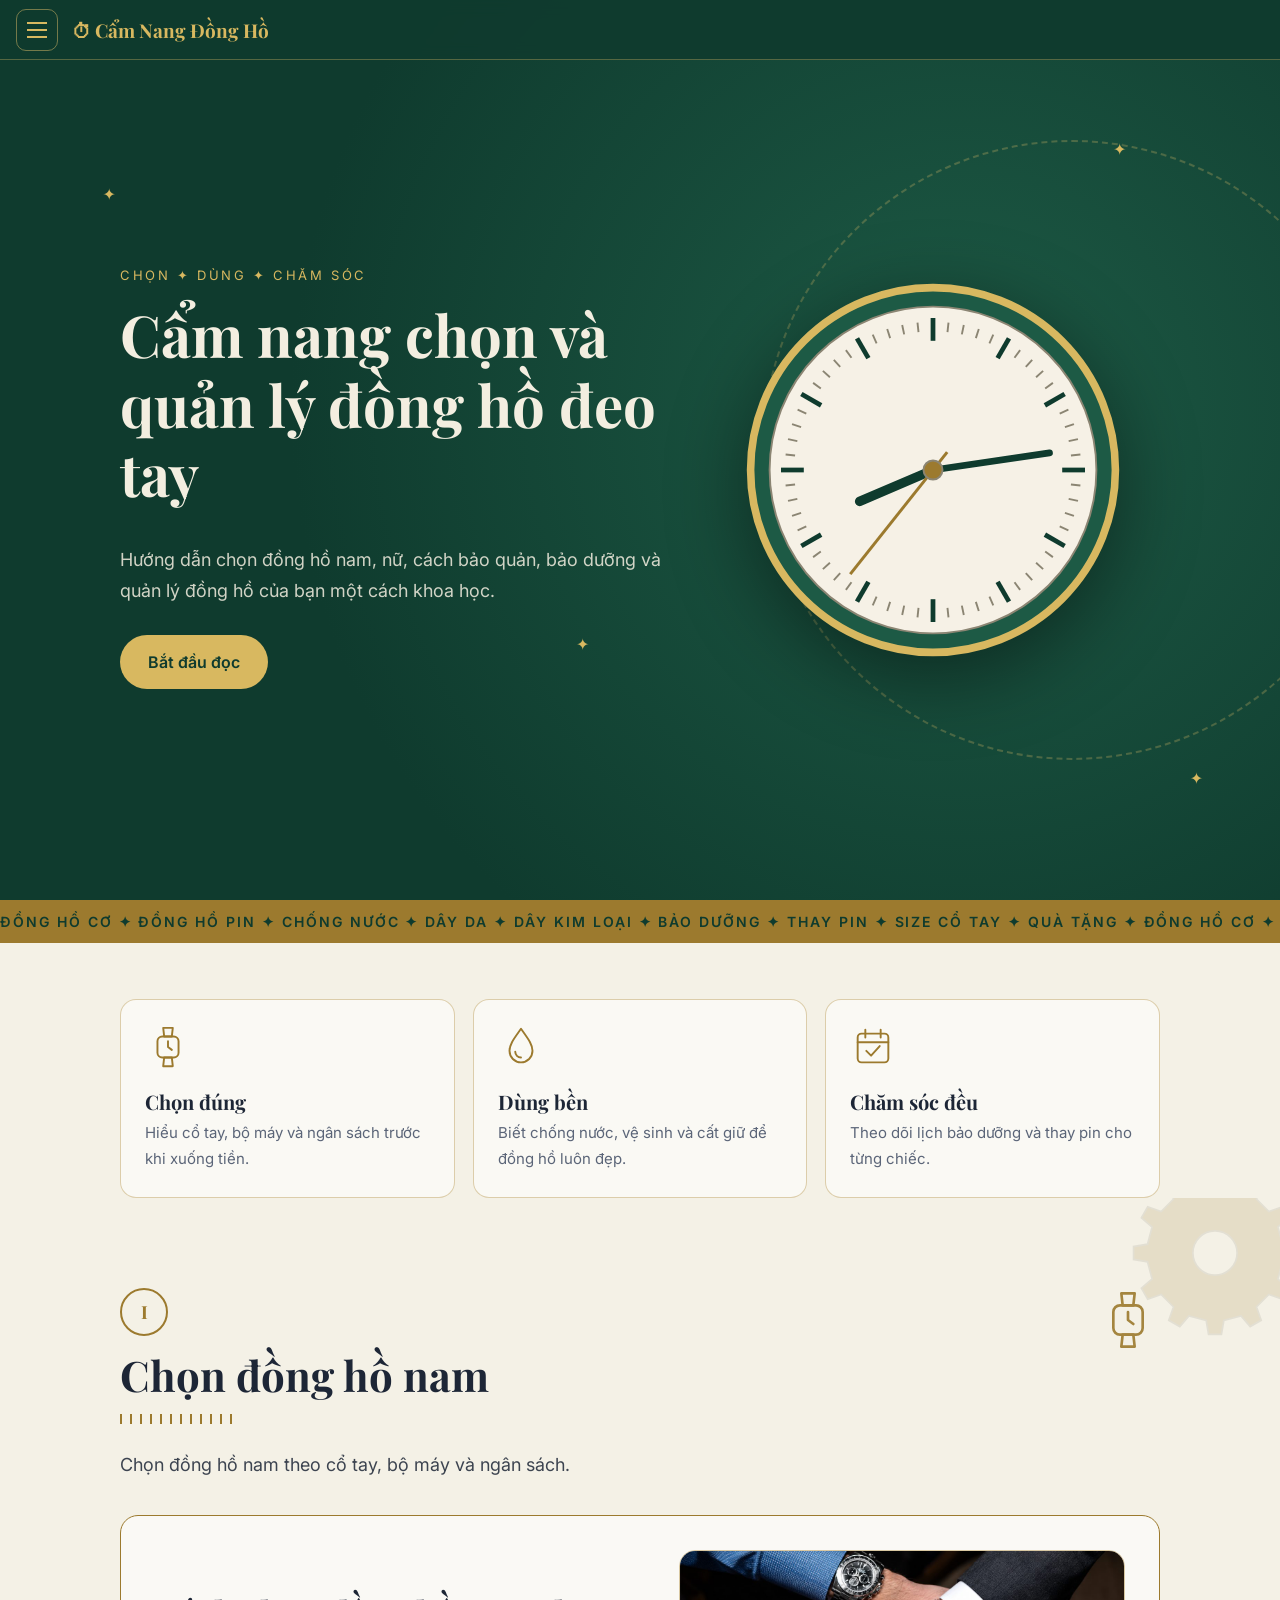
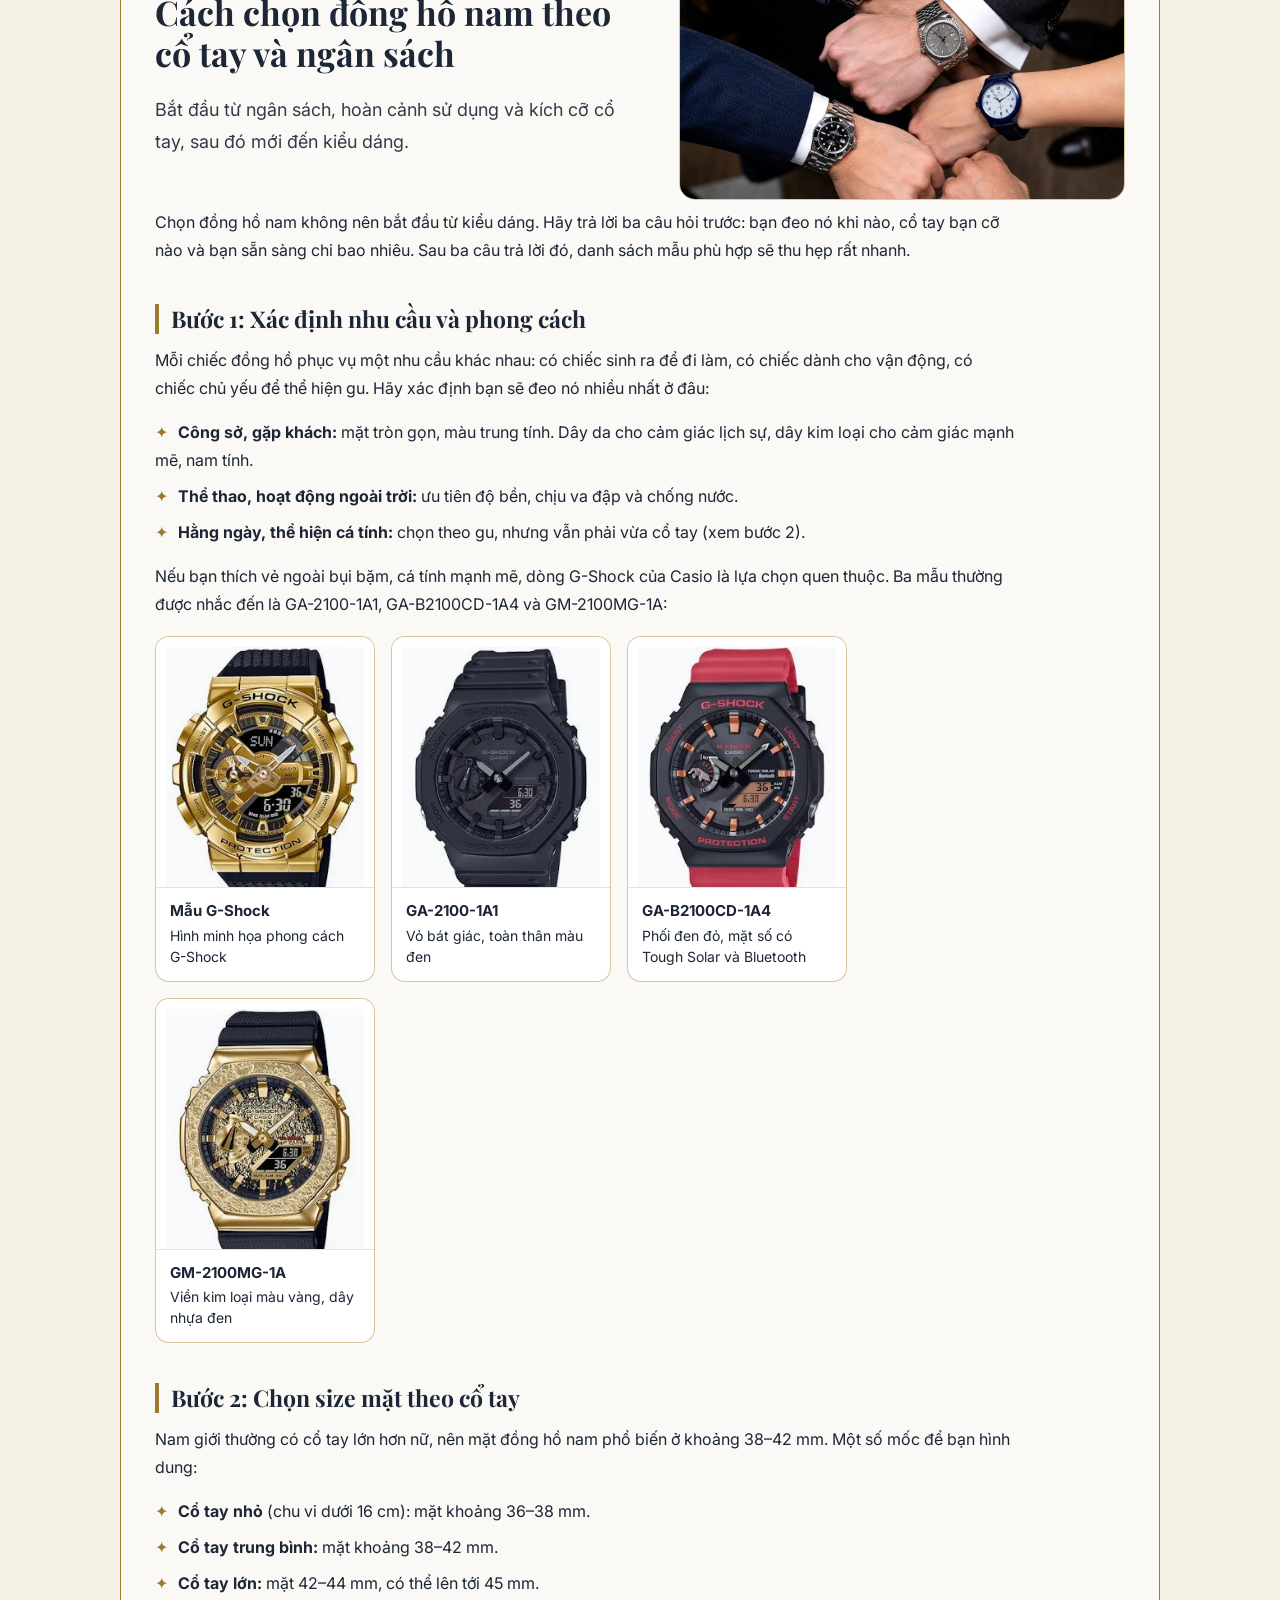
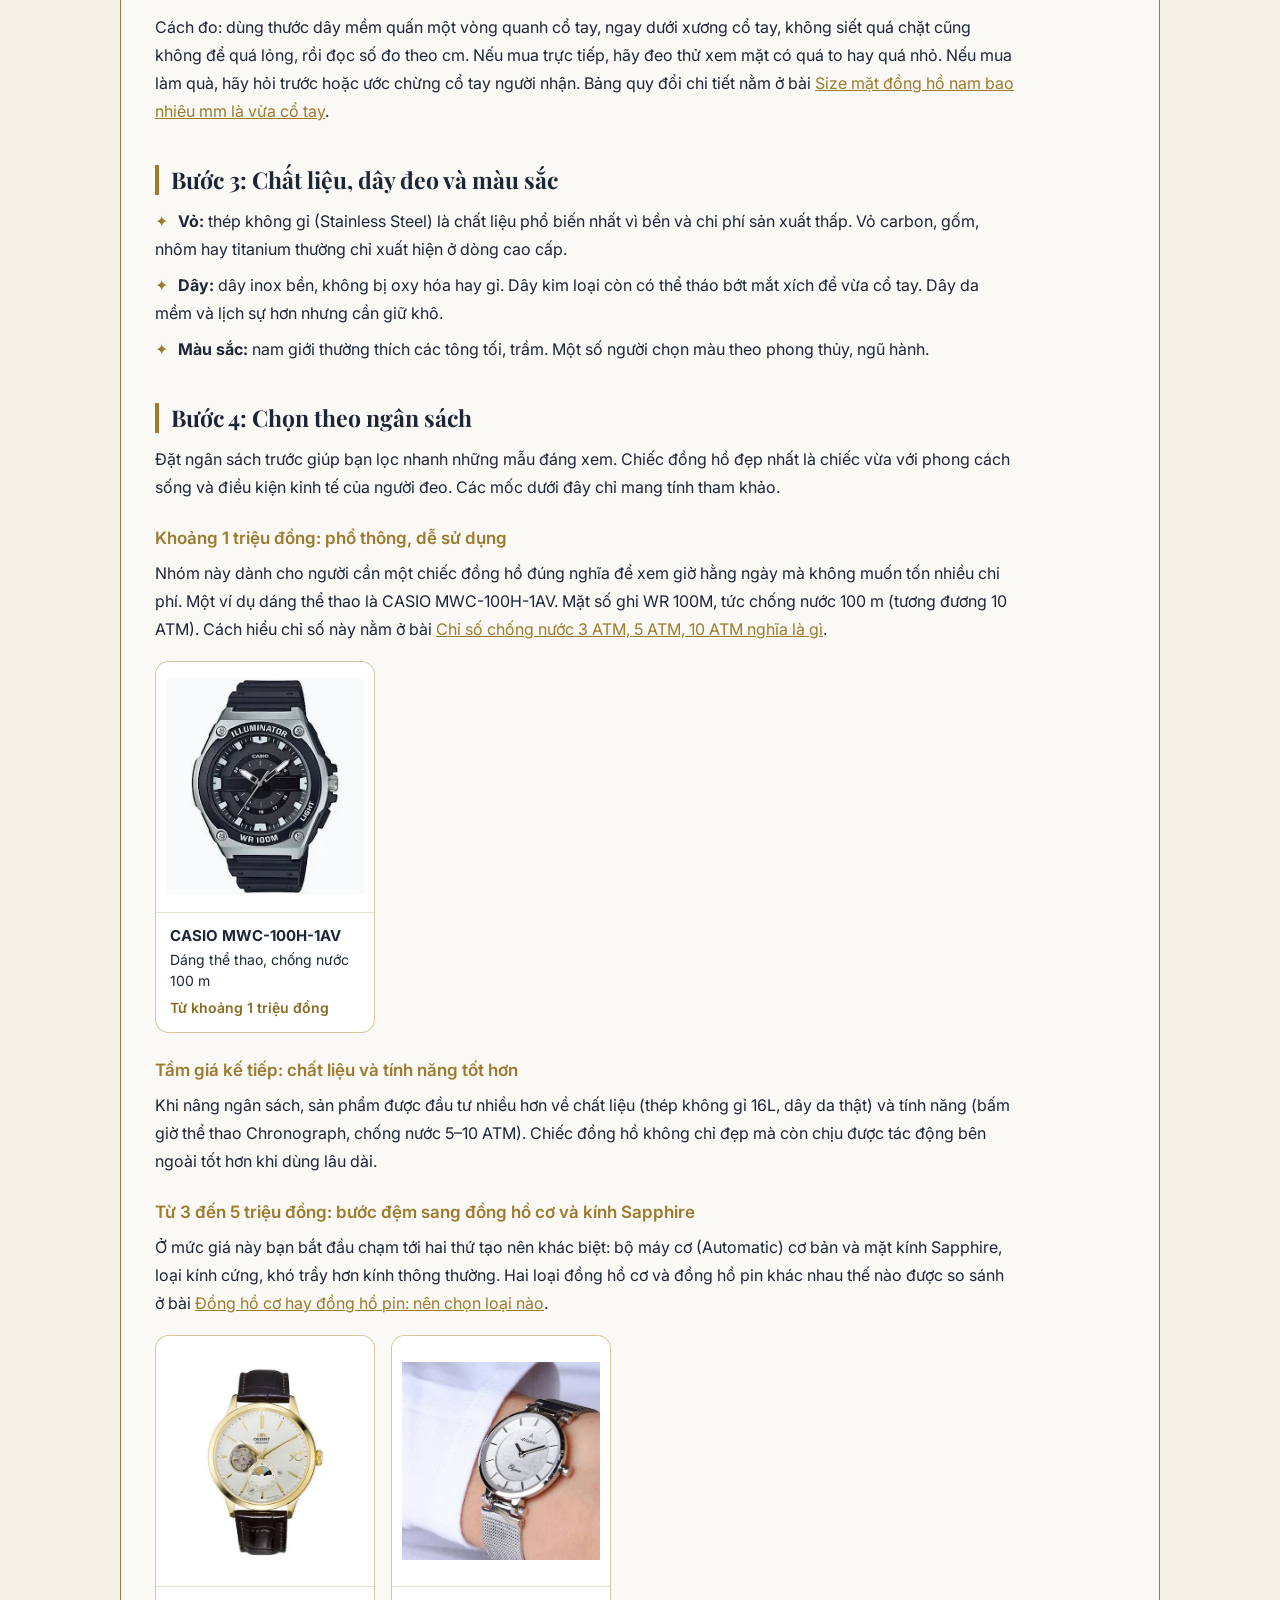
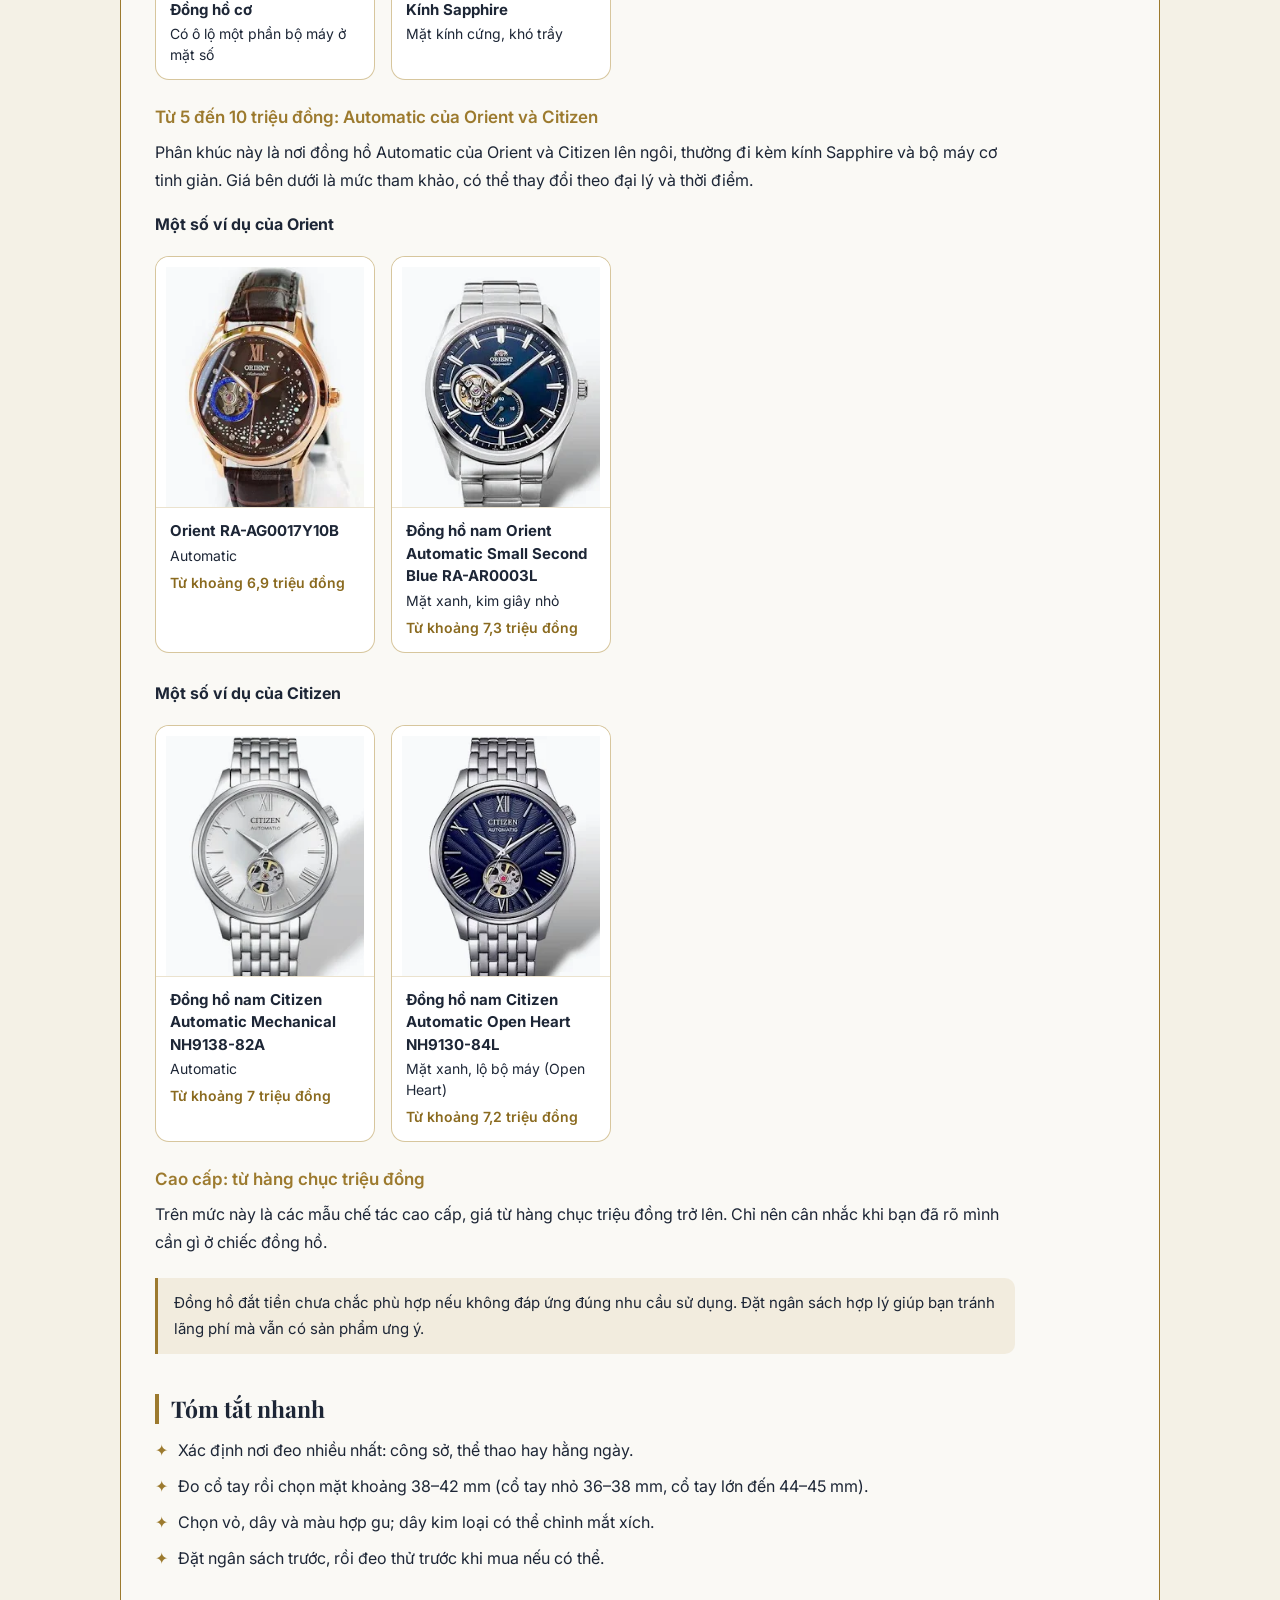
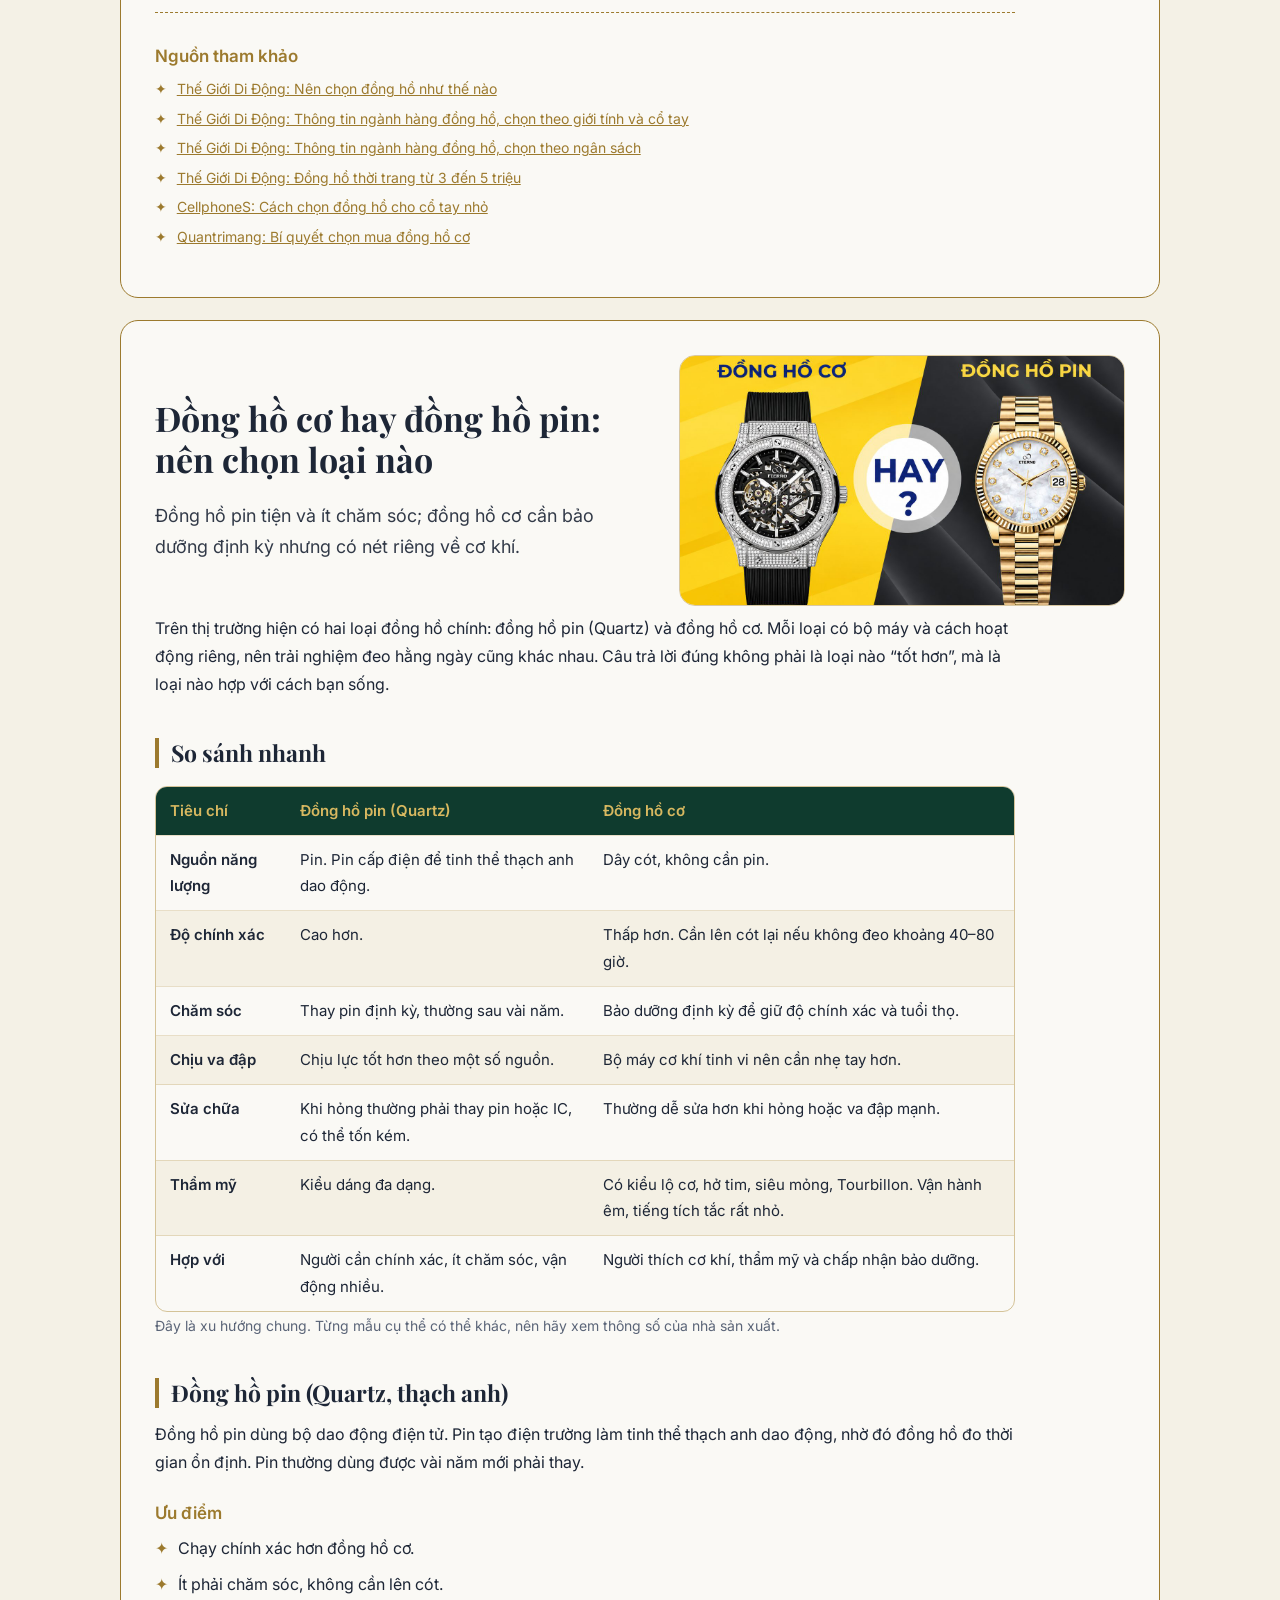
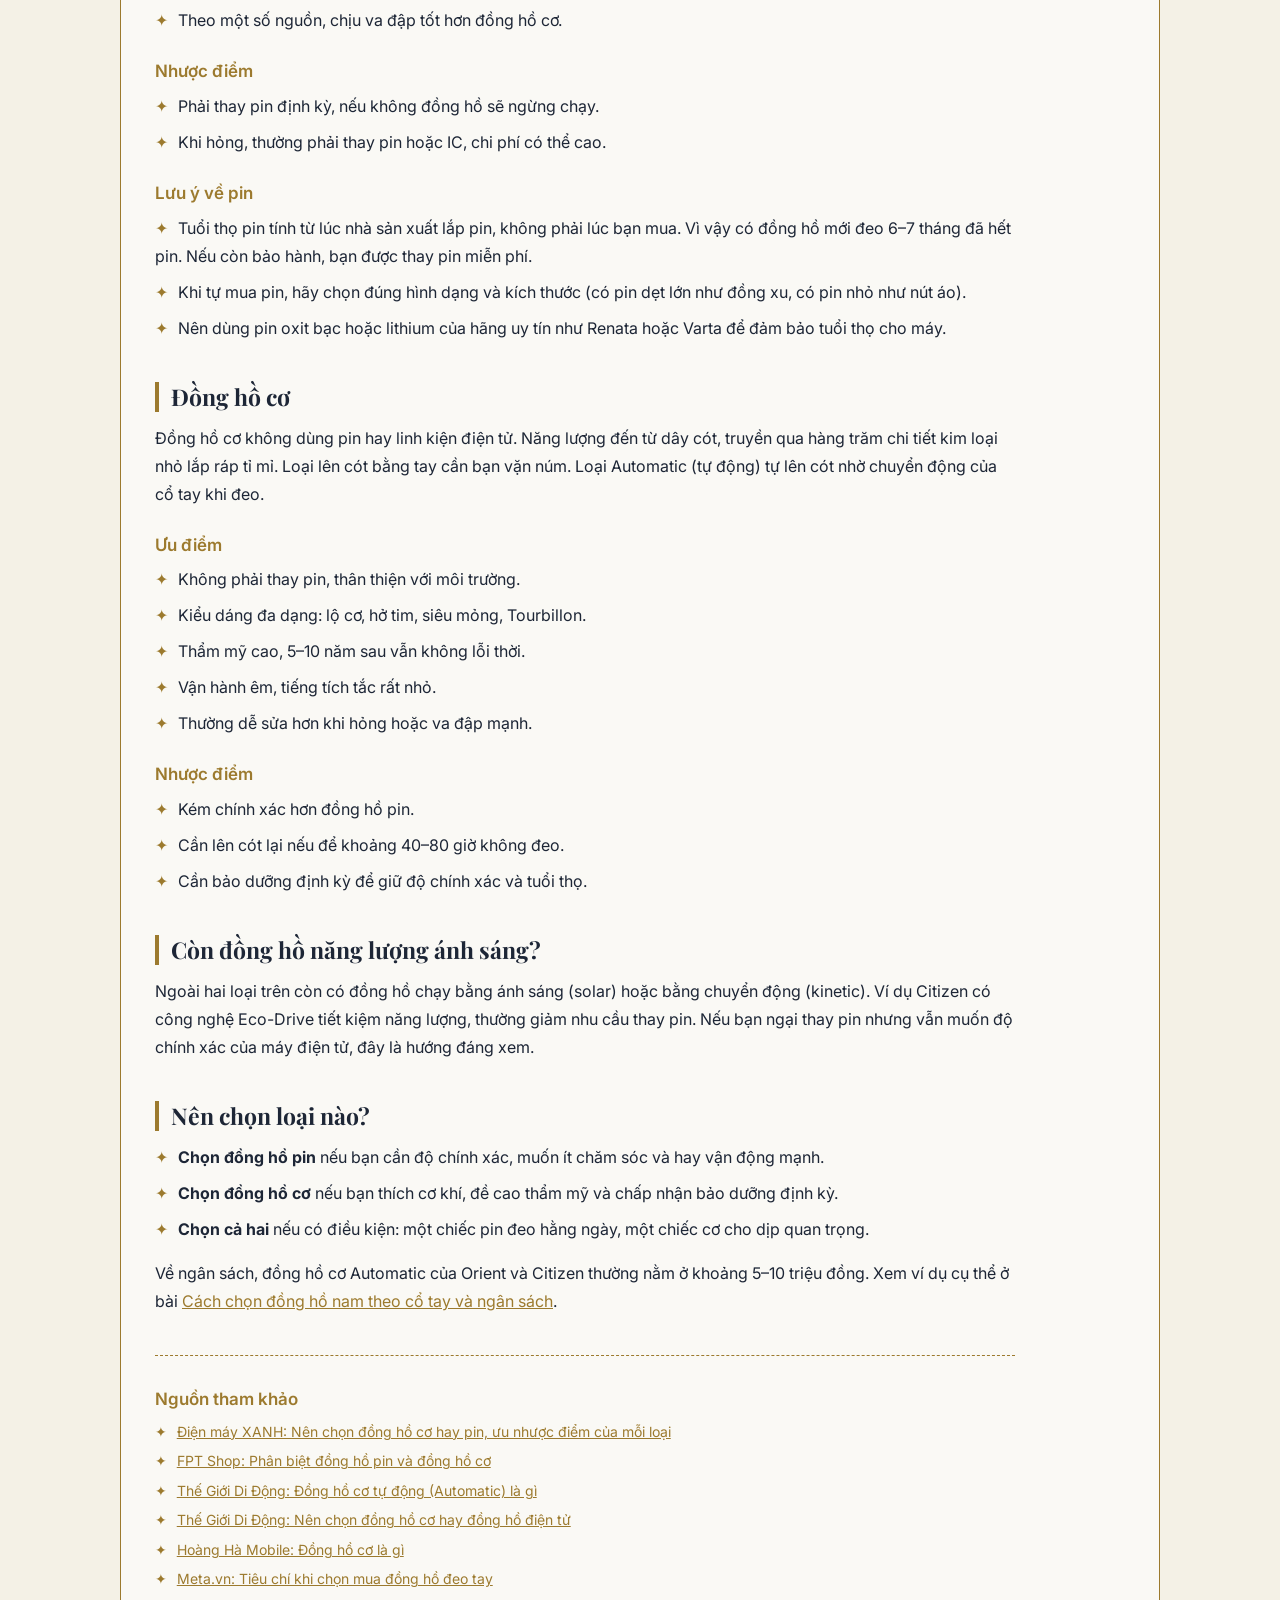
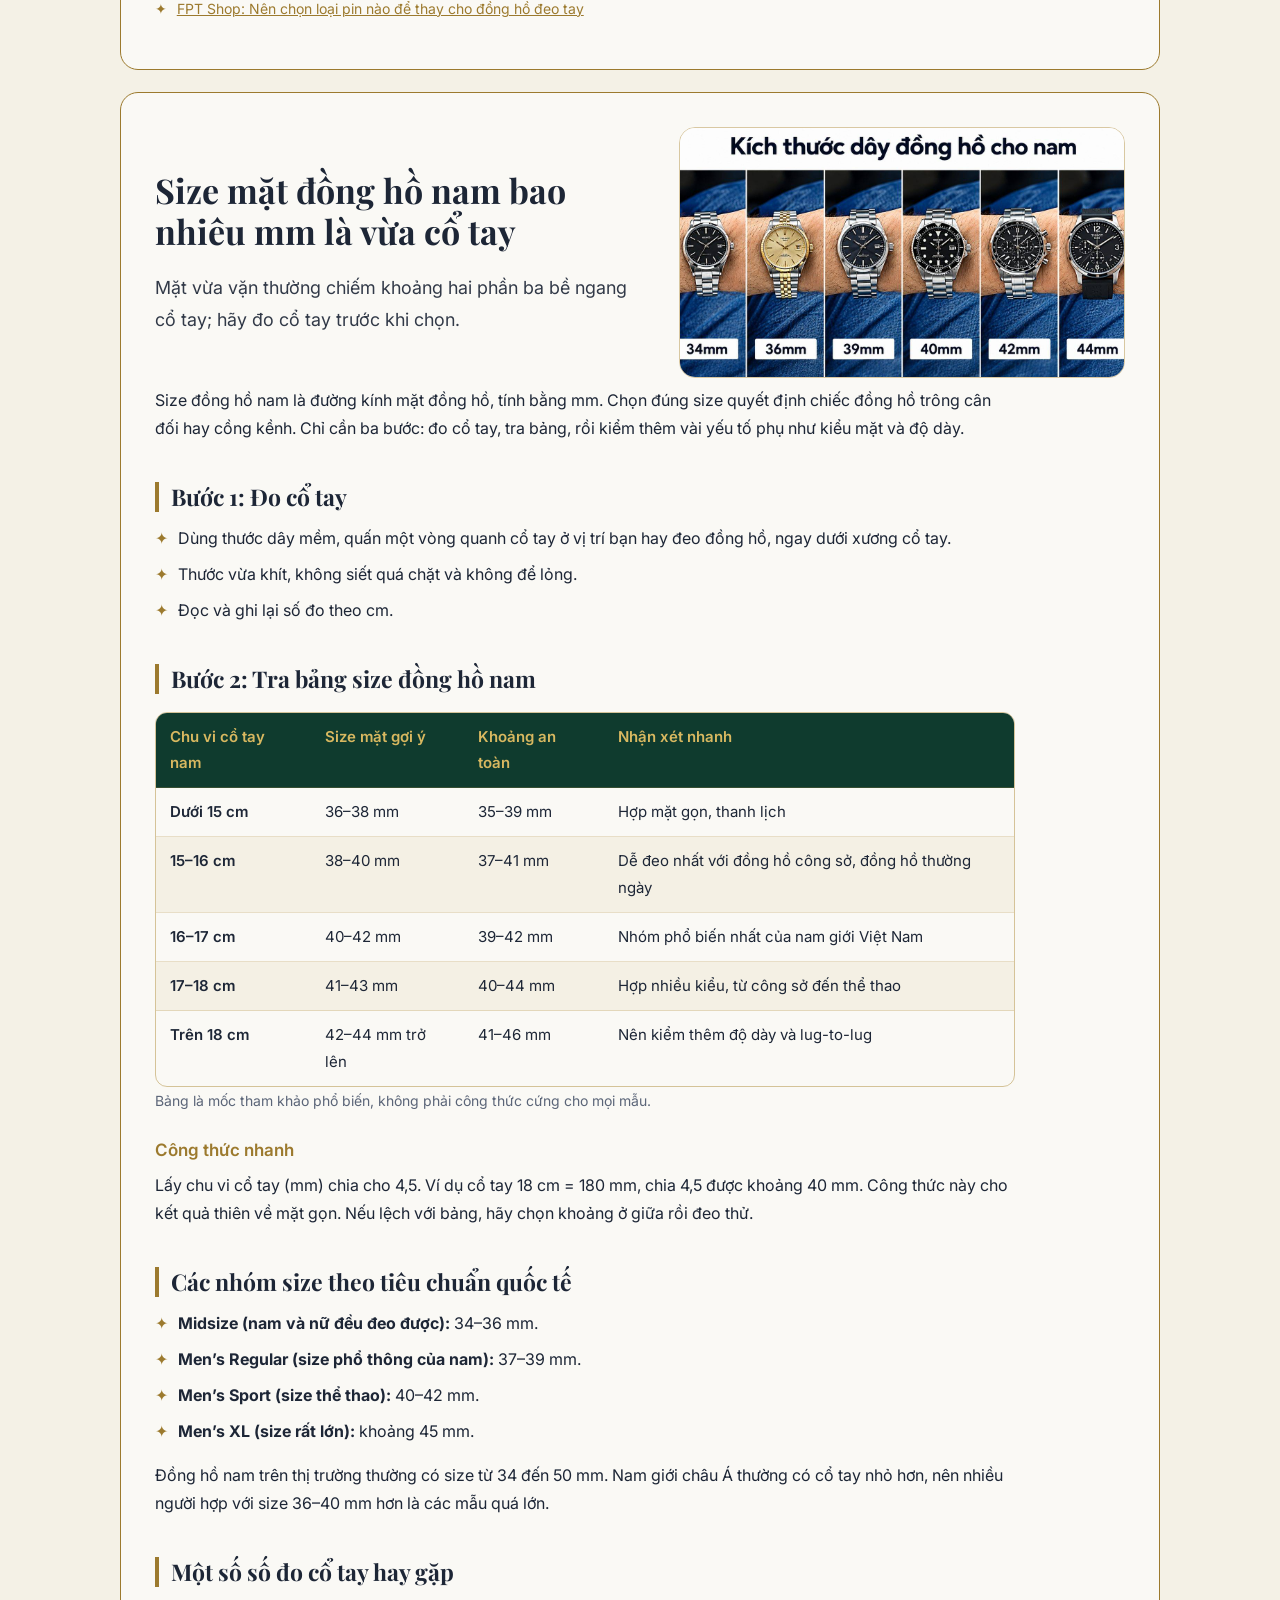
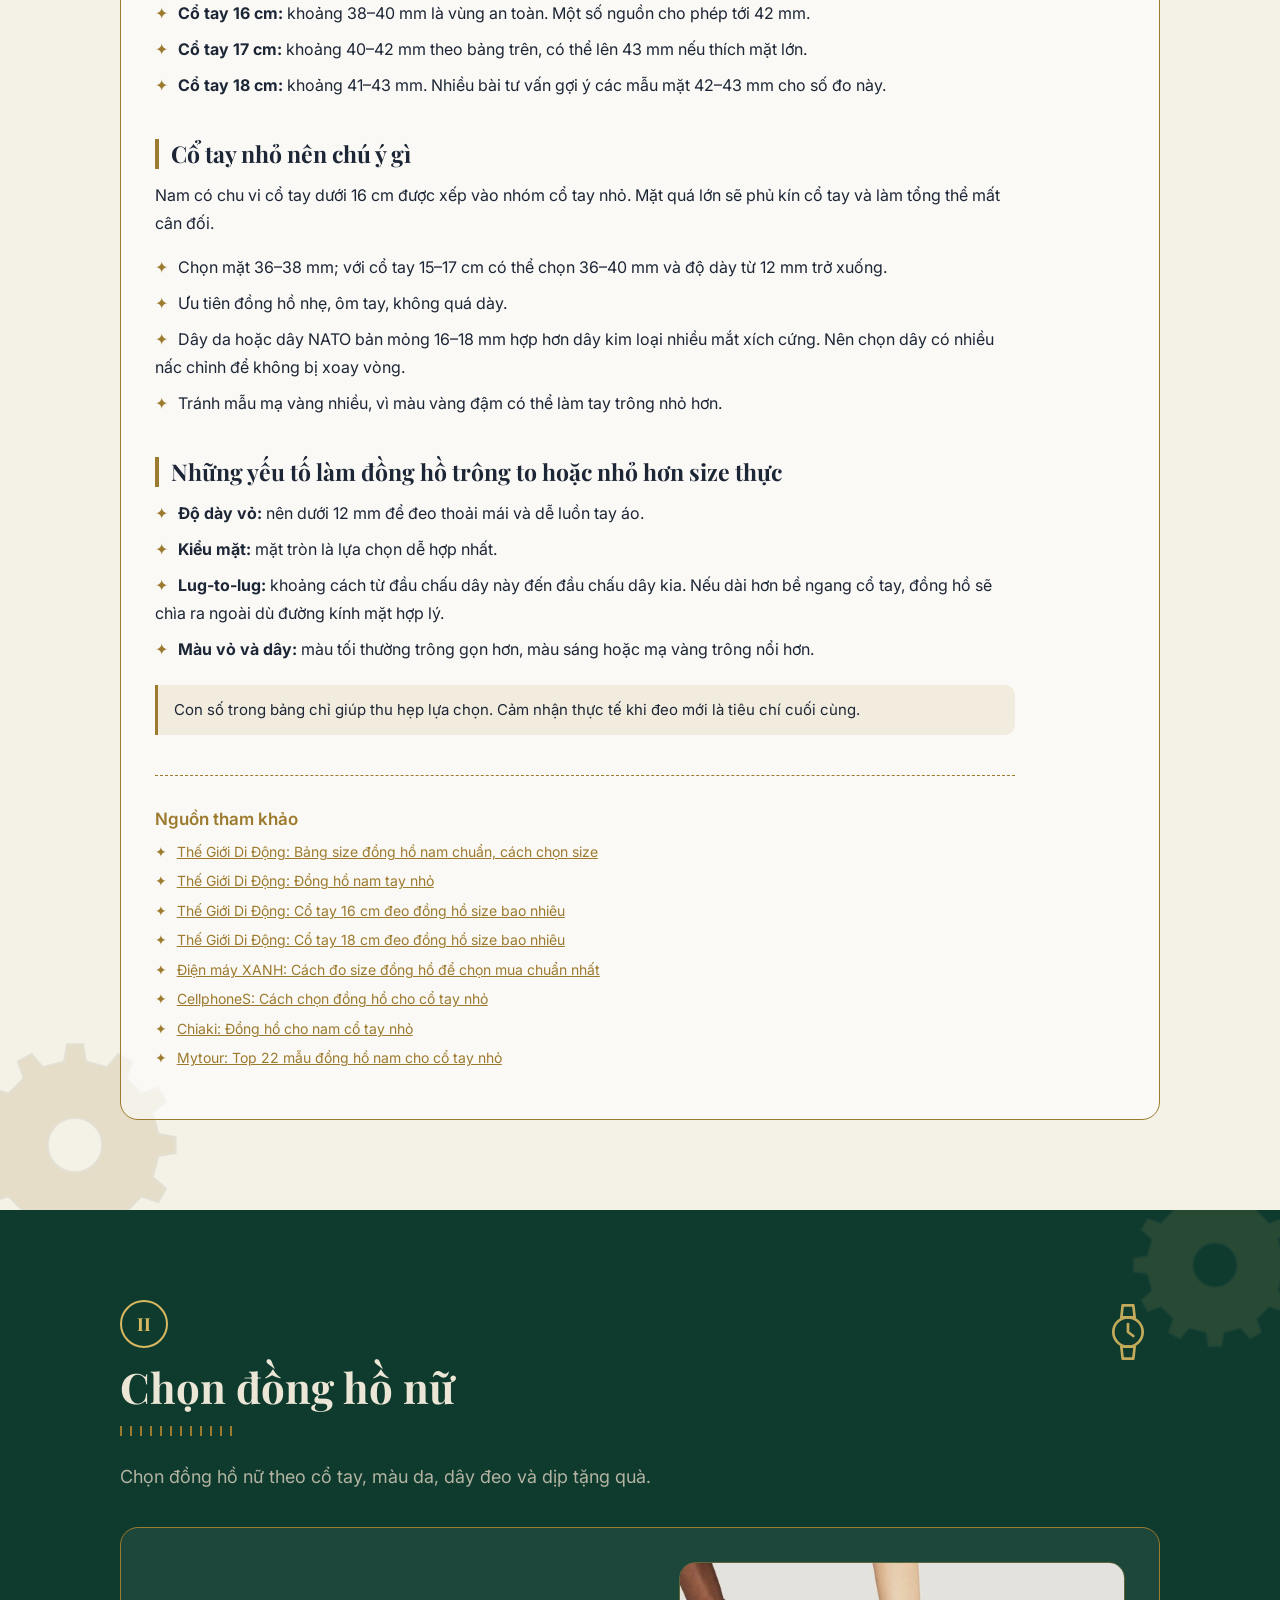
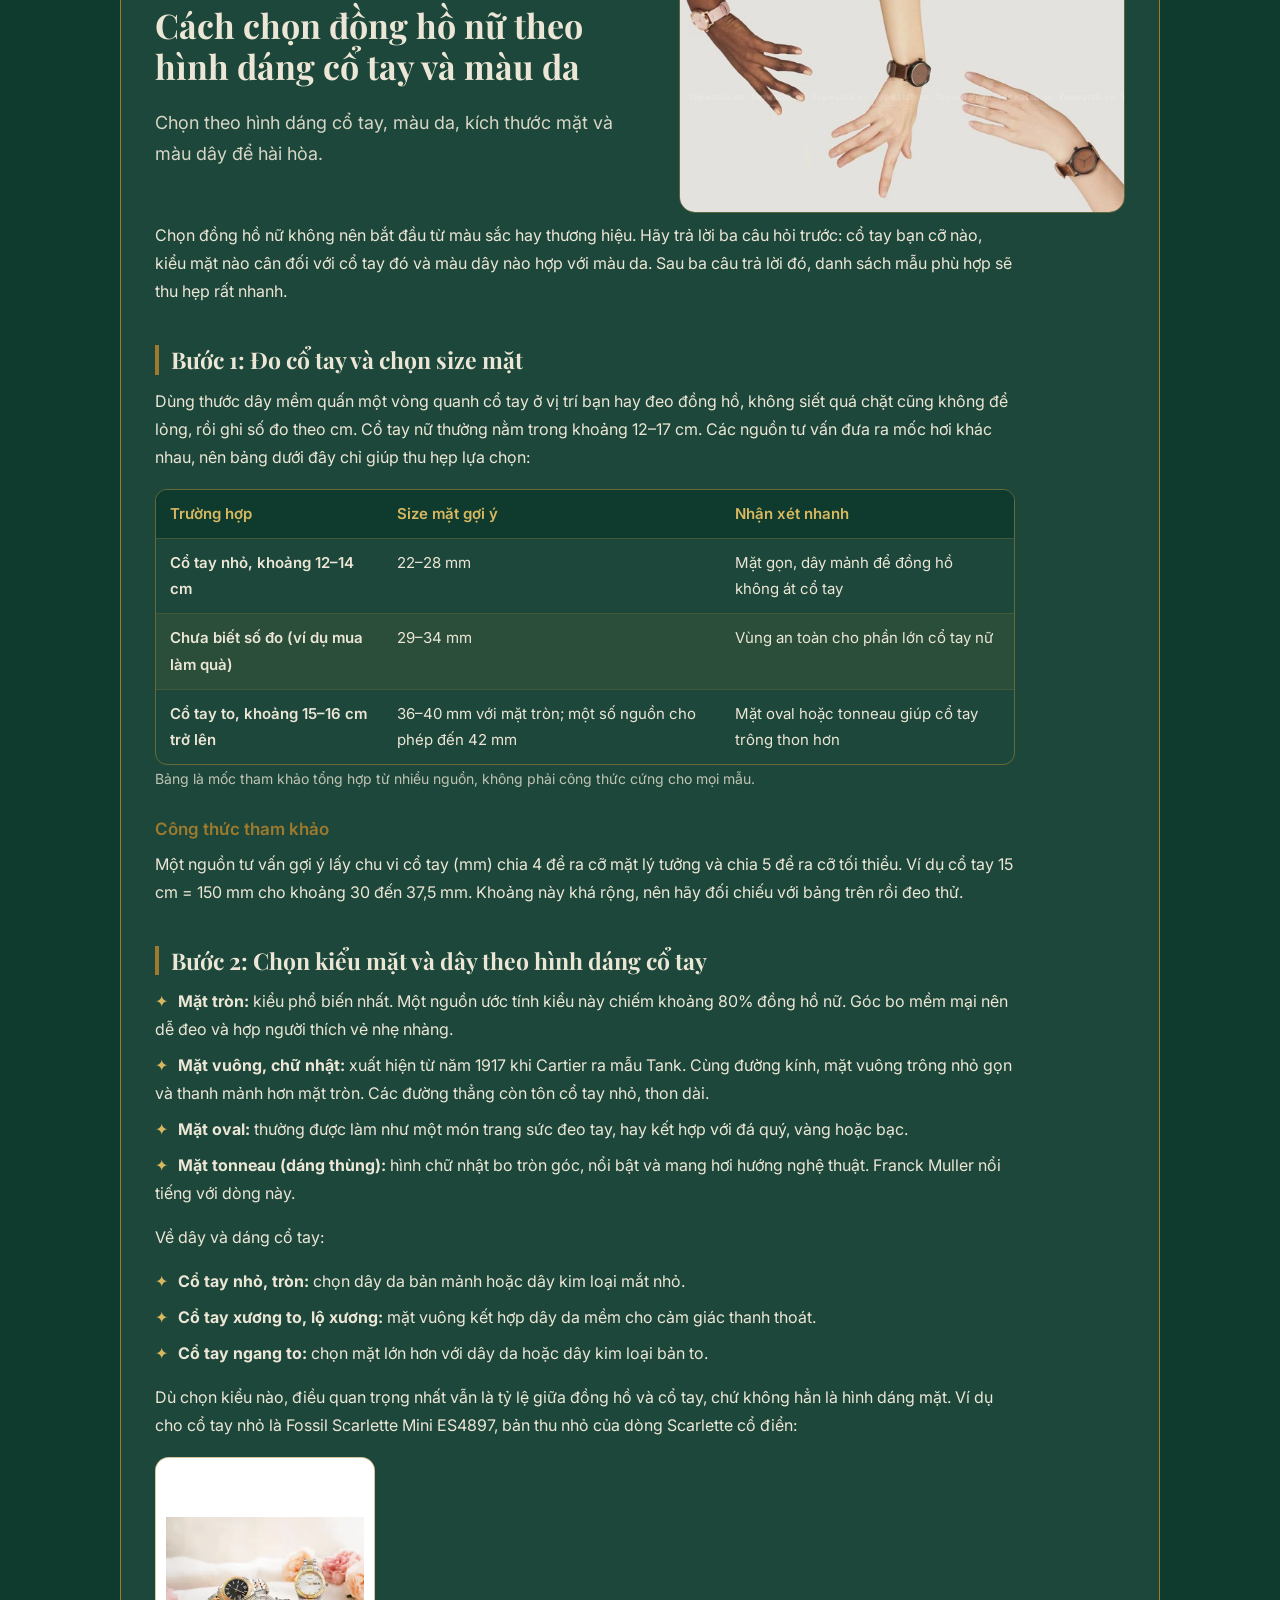
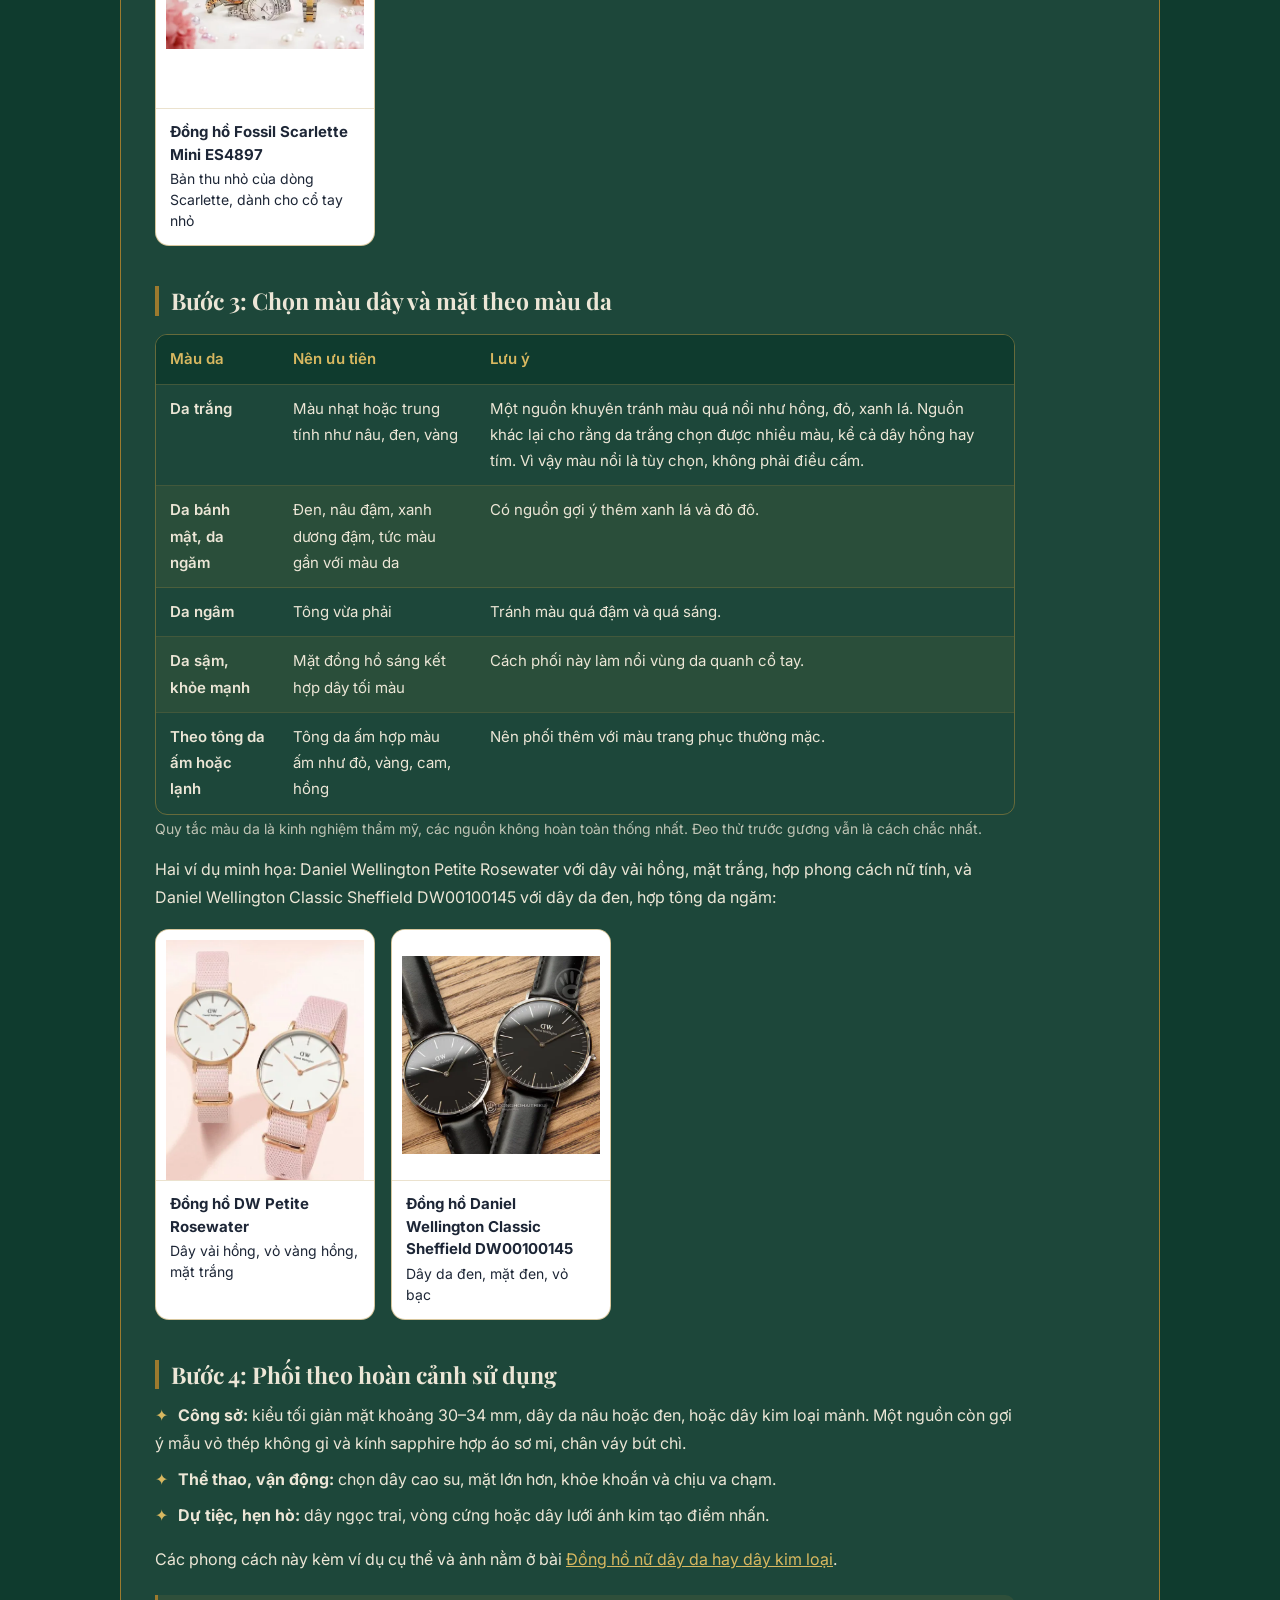
==== commit facfbc9b: "Integrate Google Analytics tracking code Added Google Analytics tracking code to the HTML head." ====
--- a/docs/index.html
+++ b/docs/index.html
@@ -1,4 +1,13 @@
-<!doctype html><html lang="vi"><head><meta charset="utf-8"><meta name="viewport" content="width=device-width,initial-scale=1">
+<!doctype html><html lang="vi"><head><!-- Google tag (gtag.js) -->
+<script async src="https://www.googletagmanager.com/gtag/js?id=G-VZJMKP7B4V"></script>
+<script>
+  window.dataLayer = window.dataLayer || [];
+  function gtag(){dataLayer.push(arguments);}
+  gtag('js', new Date());
+
+  gtag('config', 'G-VZJMKP7B4V');
+</script>
+<meta charset="utf-8"><meta name="viewport" content="width=device-width,initial-scale=1">
 <title>Cẩm Nang Đồng Hồ - Chọn và quản lý đồng hồ đeo tay</title>
 <meta name="description" content="Cẩm nang chọn và quản lý đồng hồ đeo tay: cách chọn đồng hồ nam, nữ, bảo quản, bảo dưỡng, chống nước và lịch chăm sóc.">
 <link rel="canonical" href="https://nguyenquison.github.io/camnangquanlydongho/"><meta property="og:title" content="Cẩm Nang Đồng Hồ"><meta property="og:type" content="website"><meta property="og:url" content="https://nguyenquison.github.io/camnangquanlydongho/"><meta property="og:locale" content="vi_VN">
@@ -14,4 +23,4 @@
 <section id="ve-du-an" class="sec light"><span class="gear g1"><svg viewBox="0 0 100 100" aria-hidden="true"><path fill-rule="evenodd" fill="currentColor" d="M89.7 44.8L97.9 46.2L97.9 53.8L89.7 55.2L87.0 65.3L93.3 70.7L89.6 77.2L81.7 74.4L74.4 81.7L77.2 89.6L70.7 93.3L65.3 87.0L55.2 89.7L53.8 97.9L46.2 97.9L44.8 89.7L34.7 87.0L29.3 93.3L22.8 89.6L25.6 81.7L18.3 74.4L10.4 77.2L6.7 70.7L13.0 65.3L10.3 55.2L2.1 53.8L2.1 46.2L10.3 44.8L13.0 34.7L6.7 29.3L10.4 22.8L18.3 25.6L25.6 18.3L22.8 10.4L29.3 6.7L34.7 13.0L44.8 10.3L46.2 2.1L53.8 2.1L55.2 10.3L65.3 13.0L70.7 6.7L77.2 10.4L74.4 18.3L81.7 25.6L89.6 22.8L93.3 29.3L87.0 34.7ZM37 50a13 13 0 1 0 26 0a13 13 0 1 0 -26 0Z"/></svg></span><div class="wrap narrow"><div class="sh reveal"><h2>Về dự án</h2></div><p class="reveal">Đây là website học tập theo đề tài: Tối ưu hóa công cụ tìm kiếm cho website cẩm nang chọn và quản lý đồng hồ đeo tay.</p><h3 class="reveal">Sinh viên thực hiện</h3><ul class="reveal"><li>Nguyễn Quí Sơn</li><li>Nguyễn Đức Tiến</li><li>Võ Văn Vĩnh</li></ul></div></section>
 <section id="lien-he" class="sec dark"><span class="gear g2 r"><svg viewBox="0 0 100 100" aria-hidden="true"><path fill-rule="evenodd" fill="currentColor" d="M89.7 44.8L97.9 46.2L97.9 53.8L89.7 55.2L87.0 65.3L93.3 70.7L89.6 77.2L81.7 74.4L74.4 81.7L77.2 89.6L70.7 93.3L65.3 87.0L55.2 89.7L53.8 97.9L46.2 97.9L44.8 89.7L34.7 87.0L29.3 93.3L22.8 89.6L25.6 81.7L18.3 74.4L10.4 77.2L6.7 70.7L13.0 65.3L10.3 55.2L2.1 53.8L2.1 46.2L10.3 44.8L13.0 34.7L6.7 29.3L10.4 22.8L18.3 25.6L25.6 18.3L22.8 10.4L29.3 6.7L34.7 13.0L44.8 10.3L46.2 2.1L53.8 2.1L55.2 10.3L65.3 13.0L70.7 6.7L77.2 10.4L74.4 18.3L81.7 25.6L89.6 22.8L93.3 29.3L87.0 34.7ZM37 50a13 13 0 1 0 26 0a13 13 0 1 0 -26 0Z"/></svg></span><div class="wrap narrow"><div class="sh reveal"><h2>Liên hệ</h2></div><p class="reveal">Email: <a href="mailto:thichgacha14@gmail.com">thichgacha14@gmail.com</a></p></div></section>
 <footer><span class="tw-s">✦</span> Cẩm Nang Đồng Hồ · Website học tập, không bán hàng <span class="tw-s">✦</span></footer>
-<button id="topb" aria-label="Lên đầu trang" hidden>↑</button><script src="script.js" defer></script></body></html>+<button id="topb" aria-label="Lên đầu trang" hidden>↑</button><script src="script.js" defer></script></body></html>
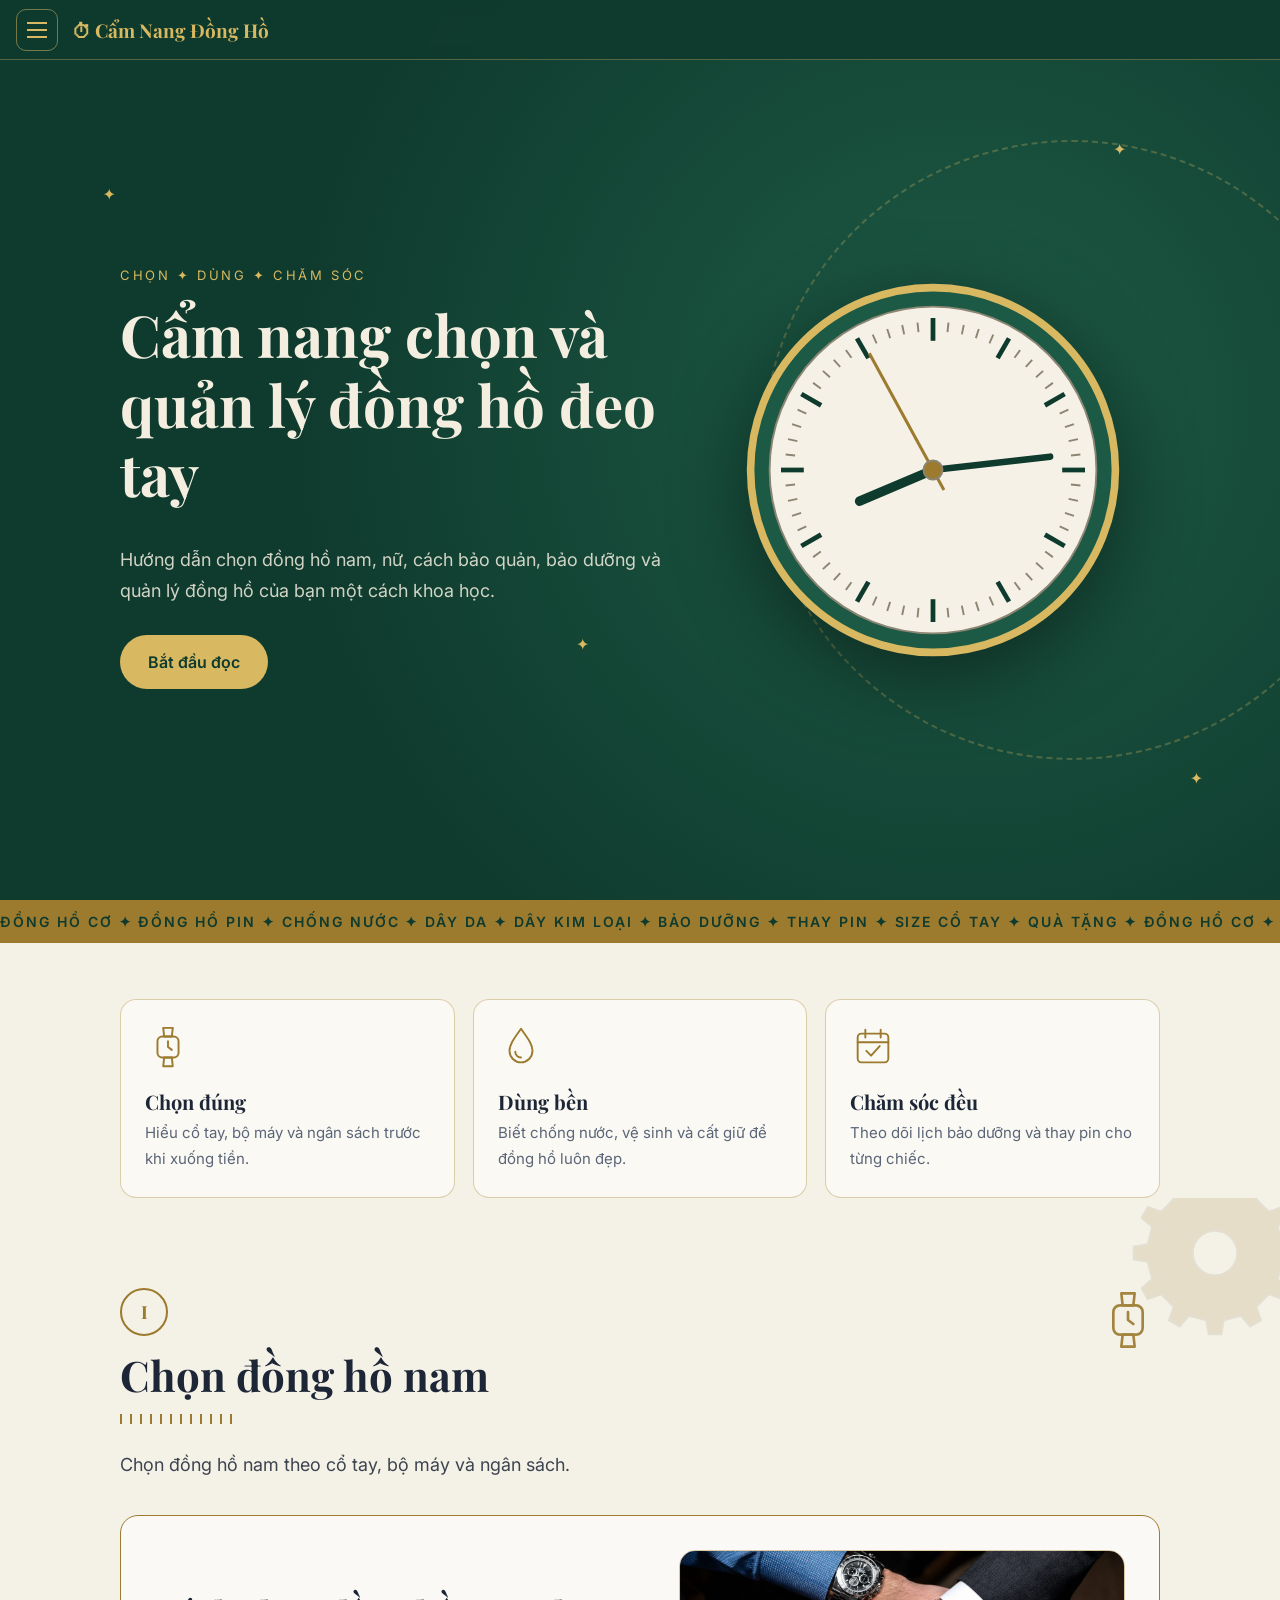
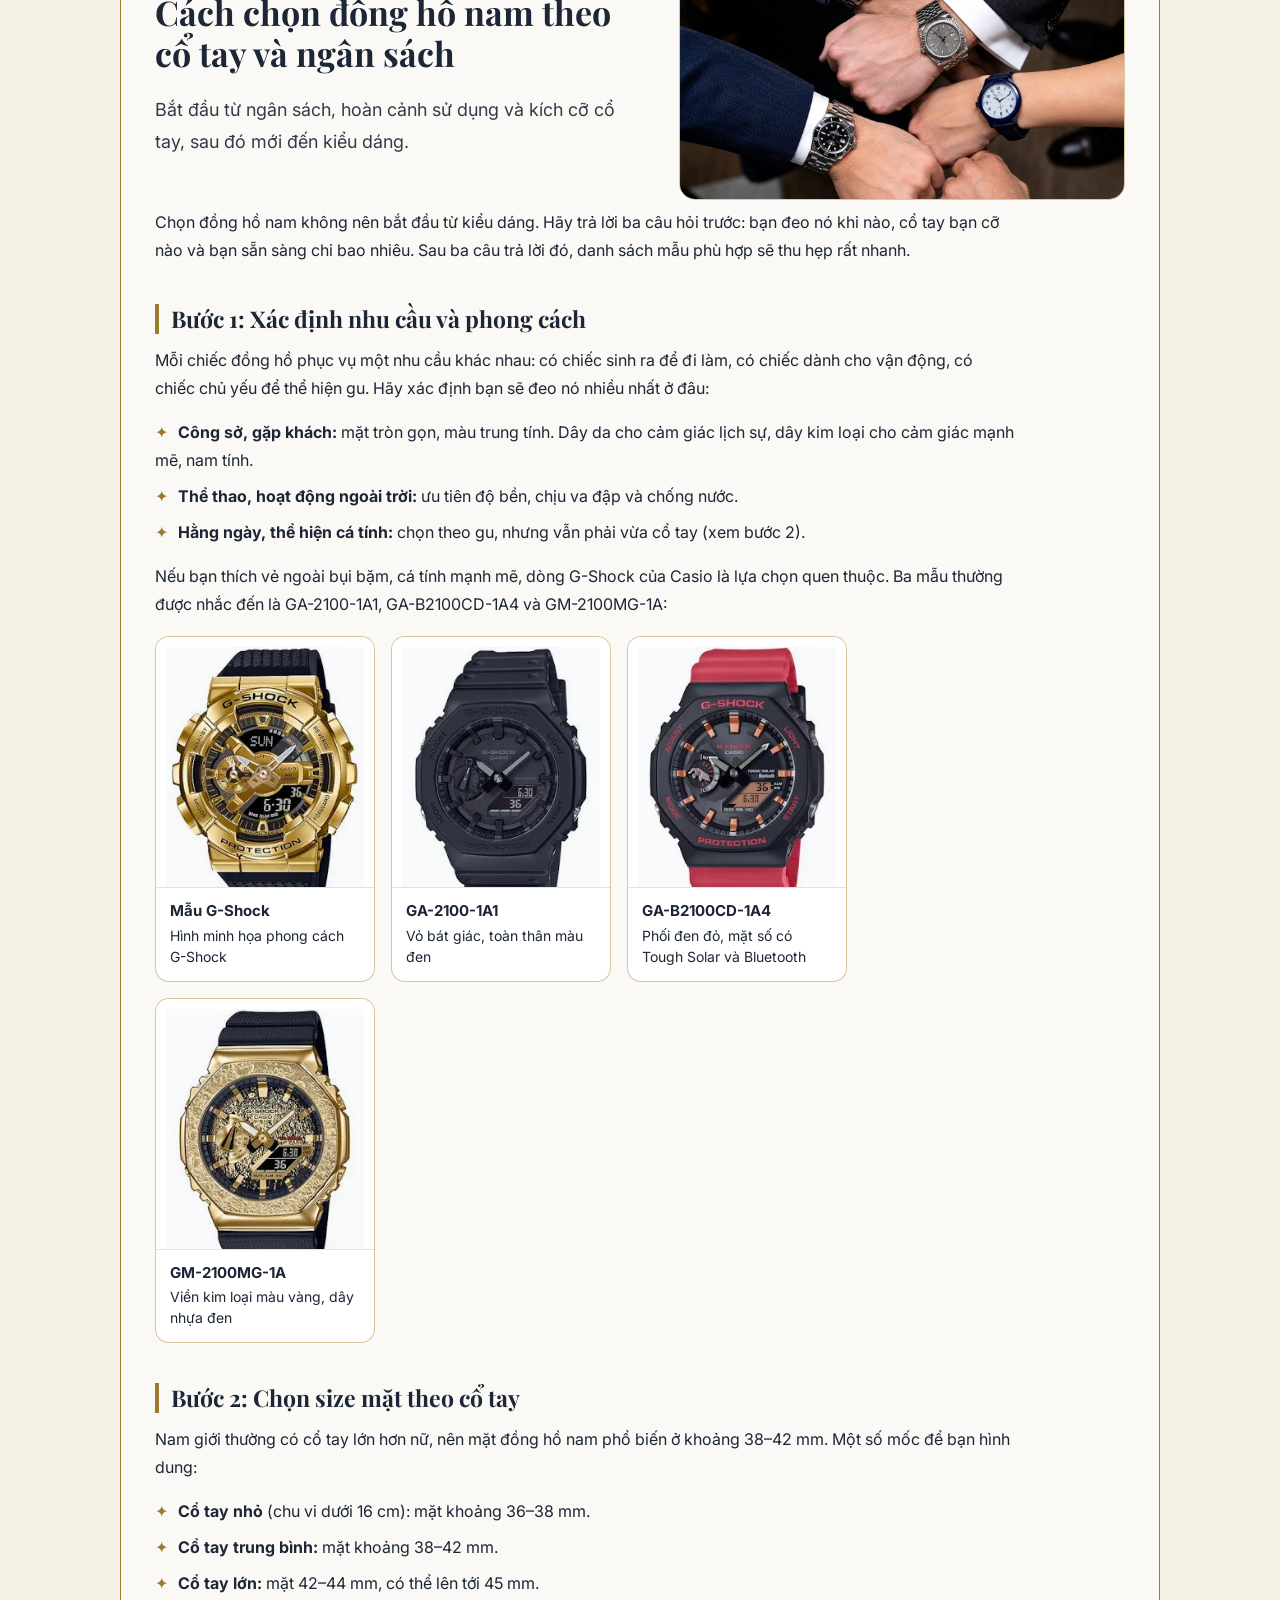
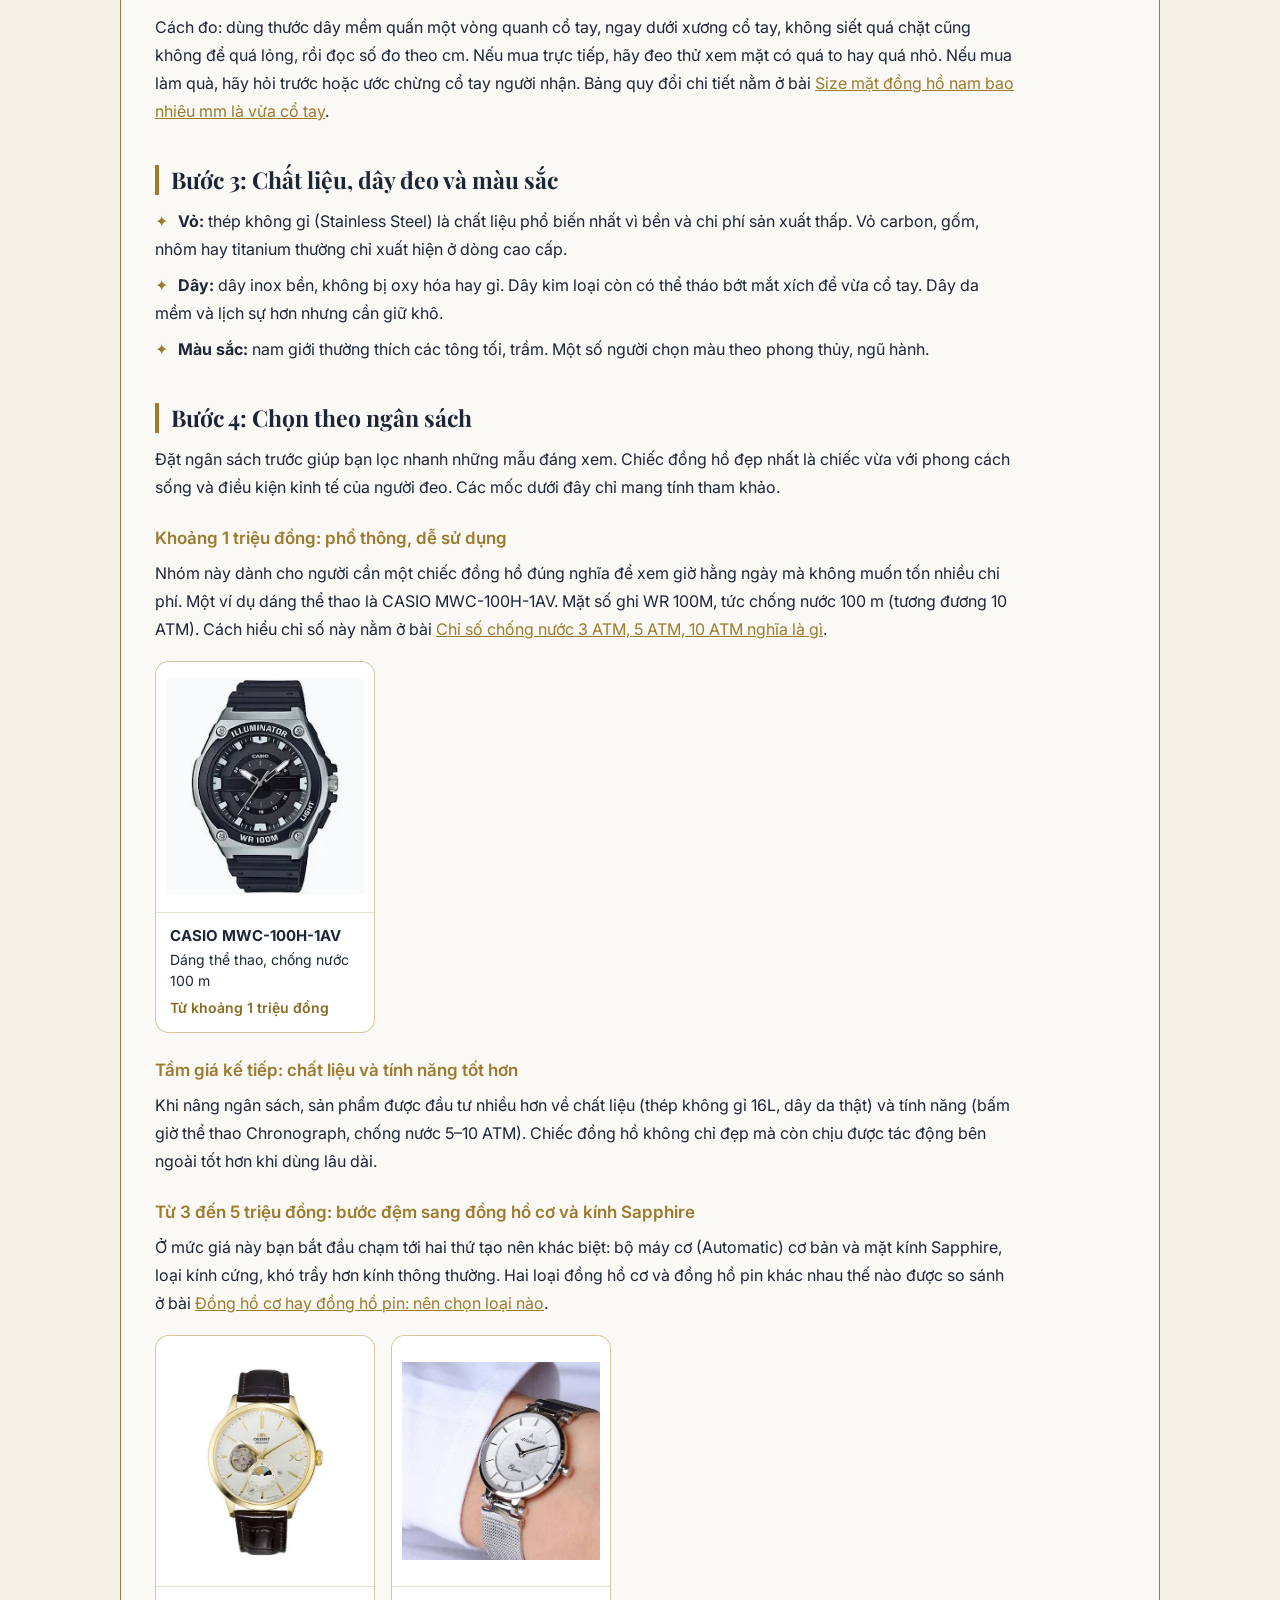
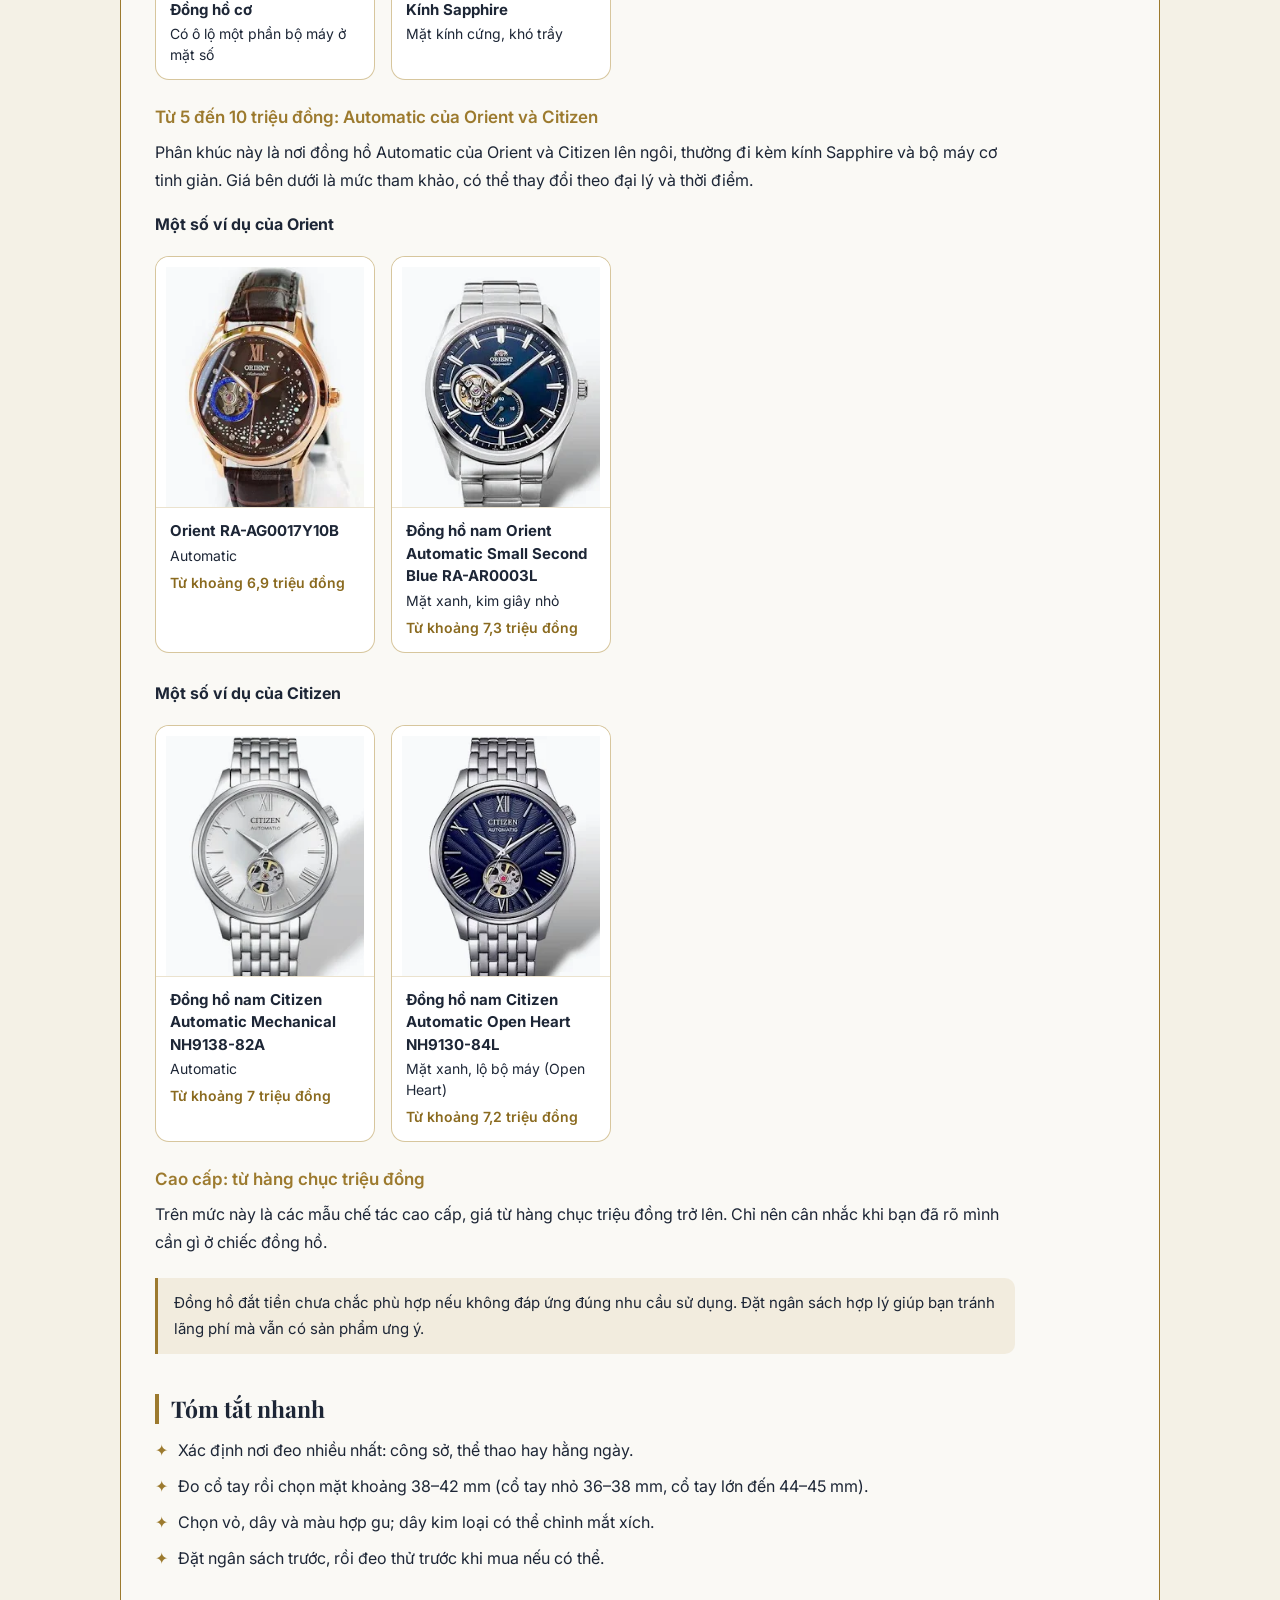
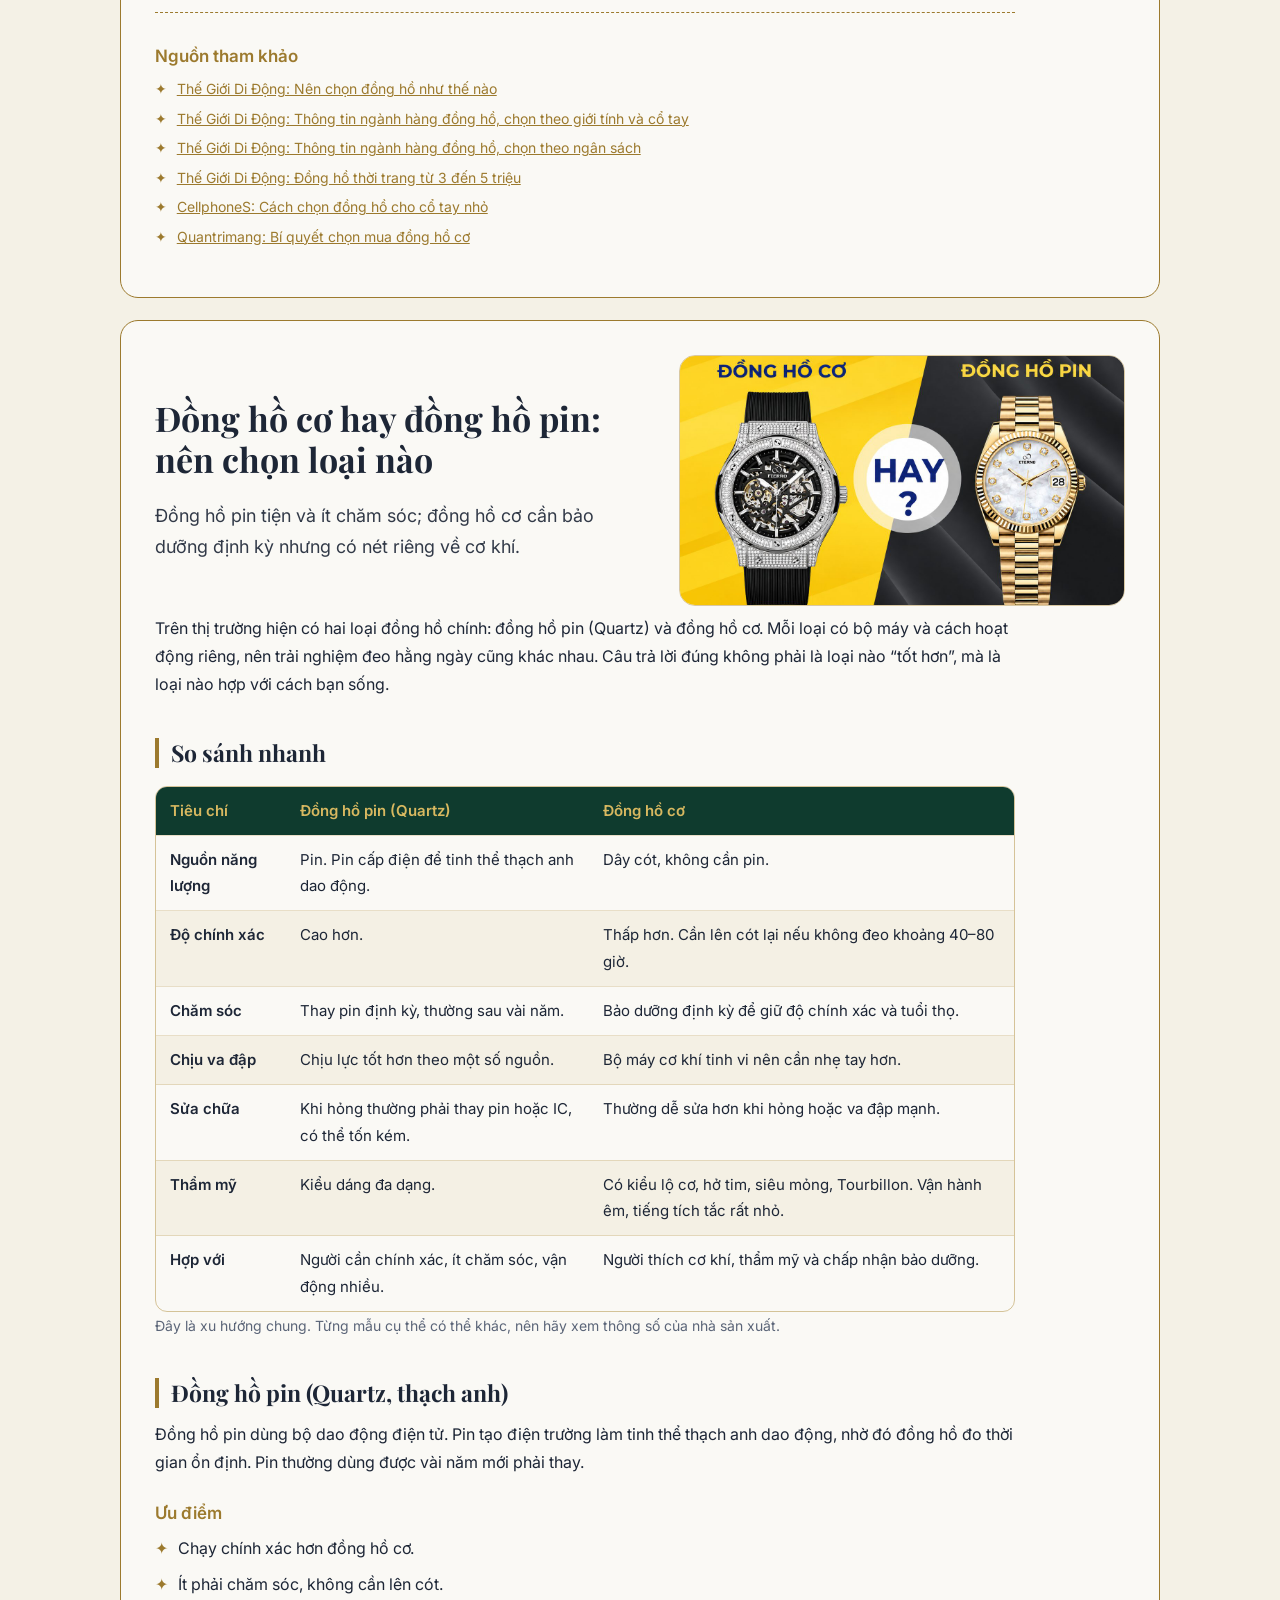
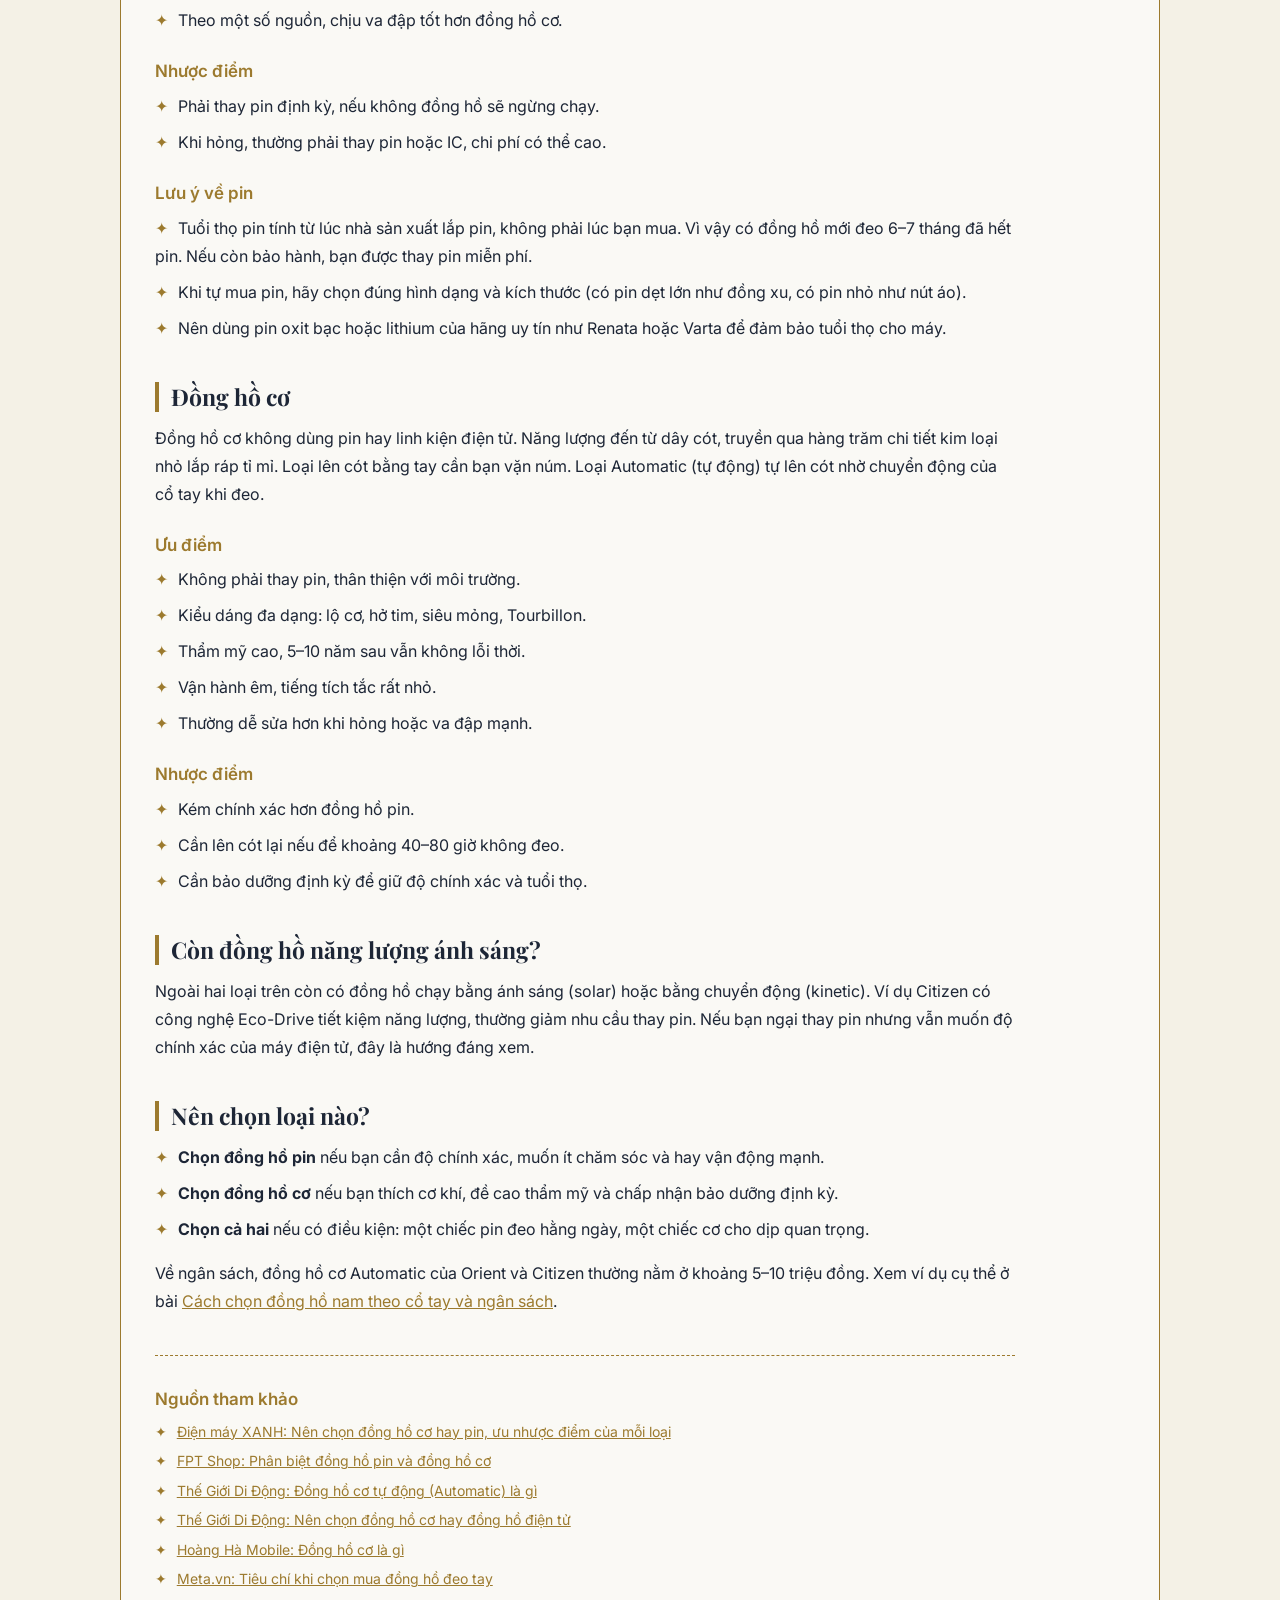
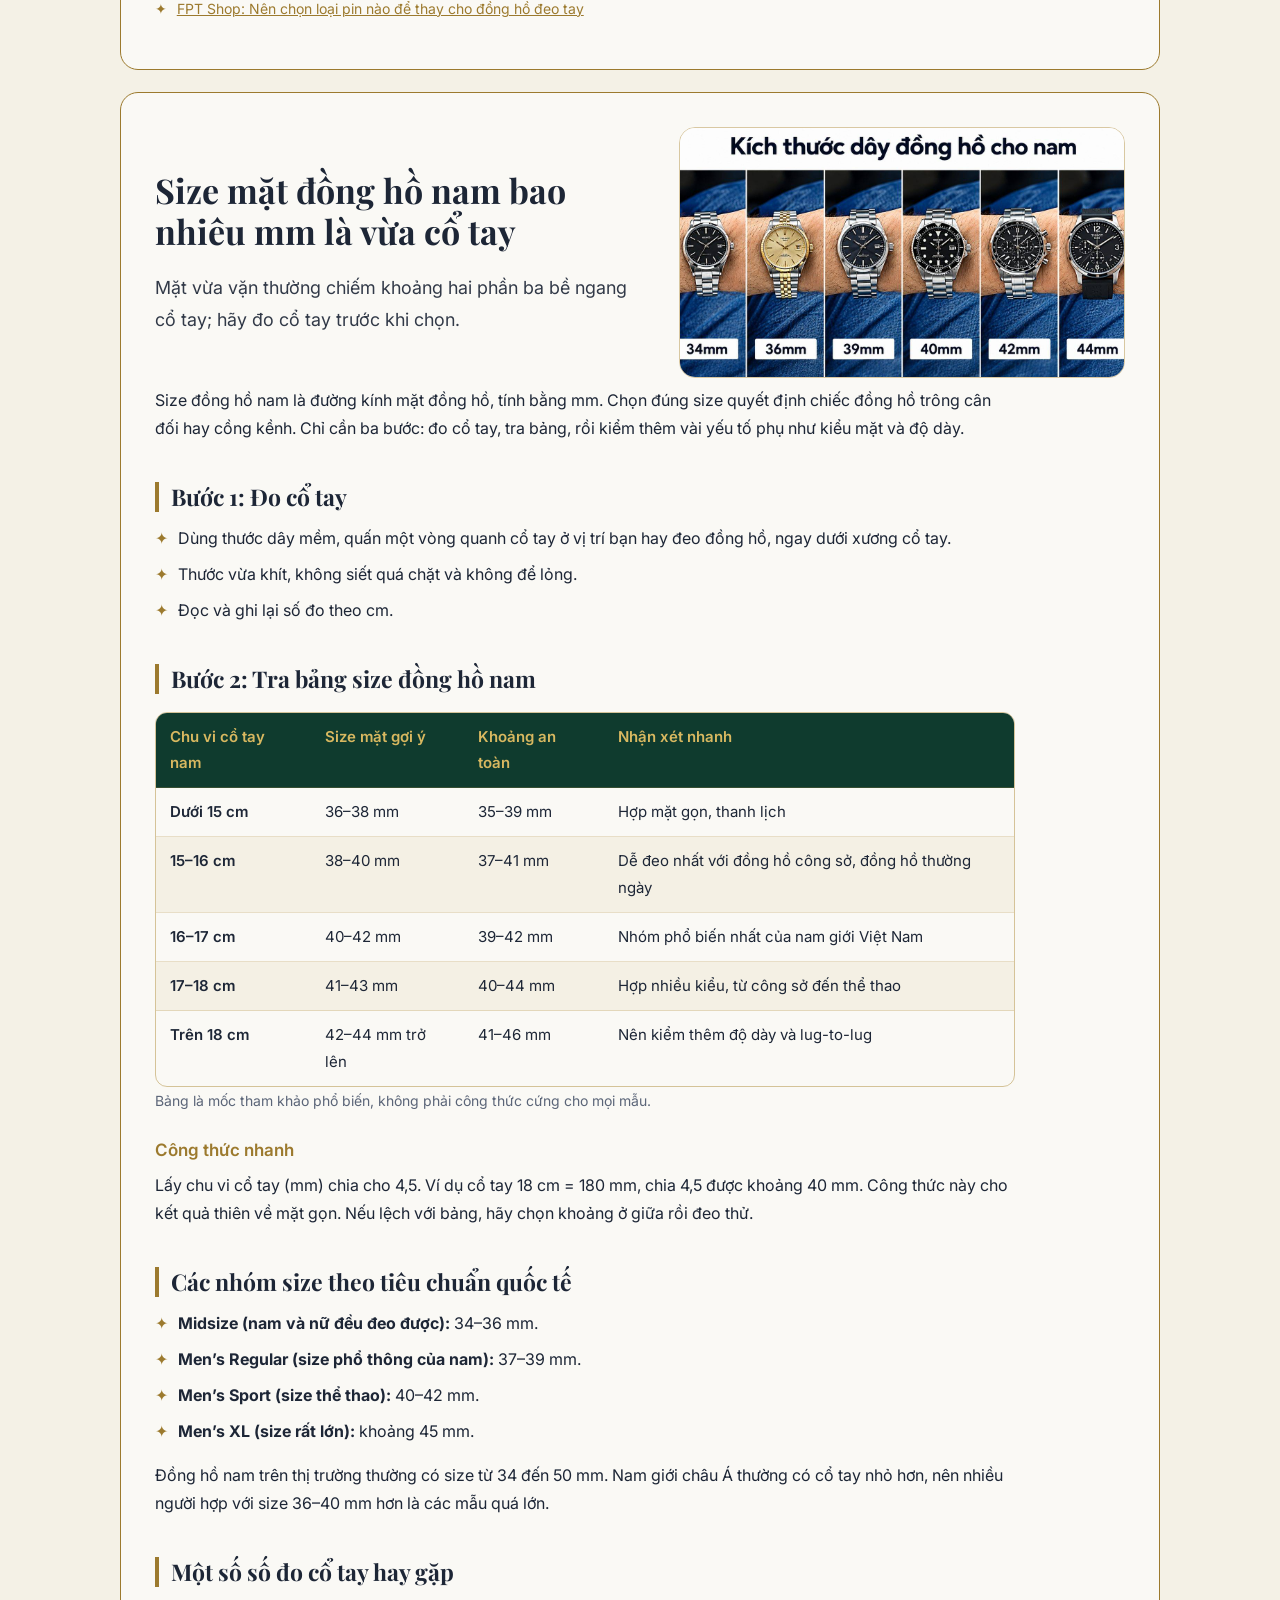
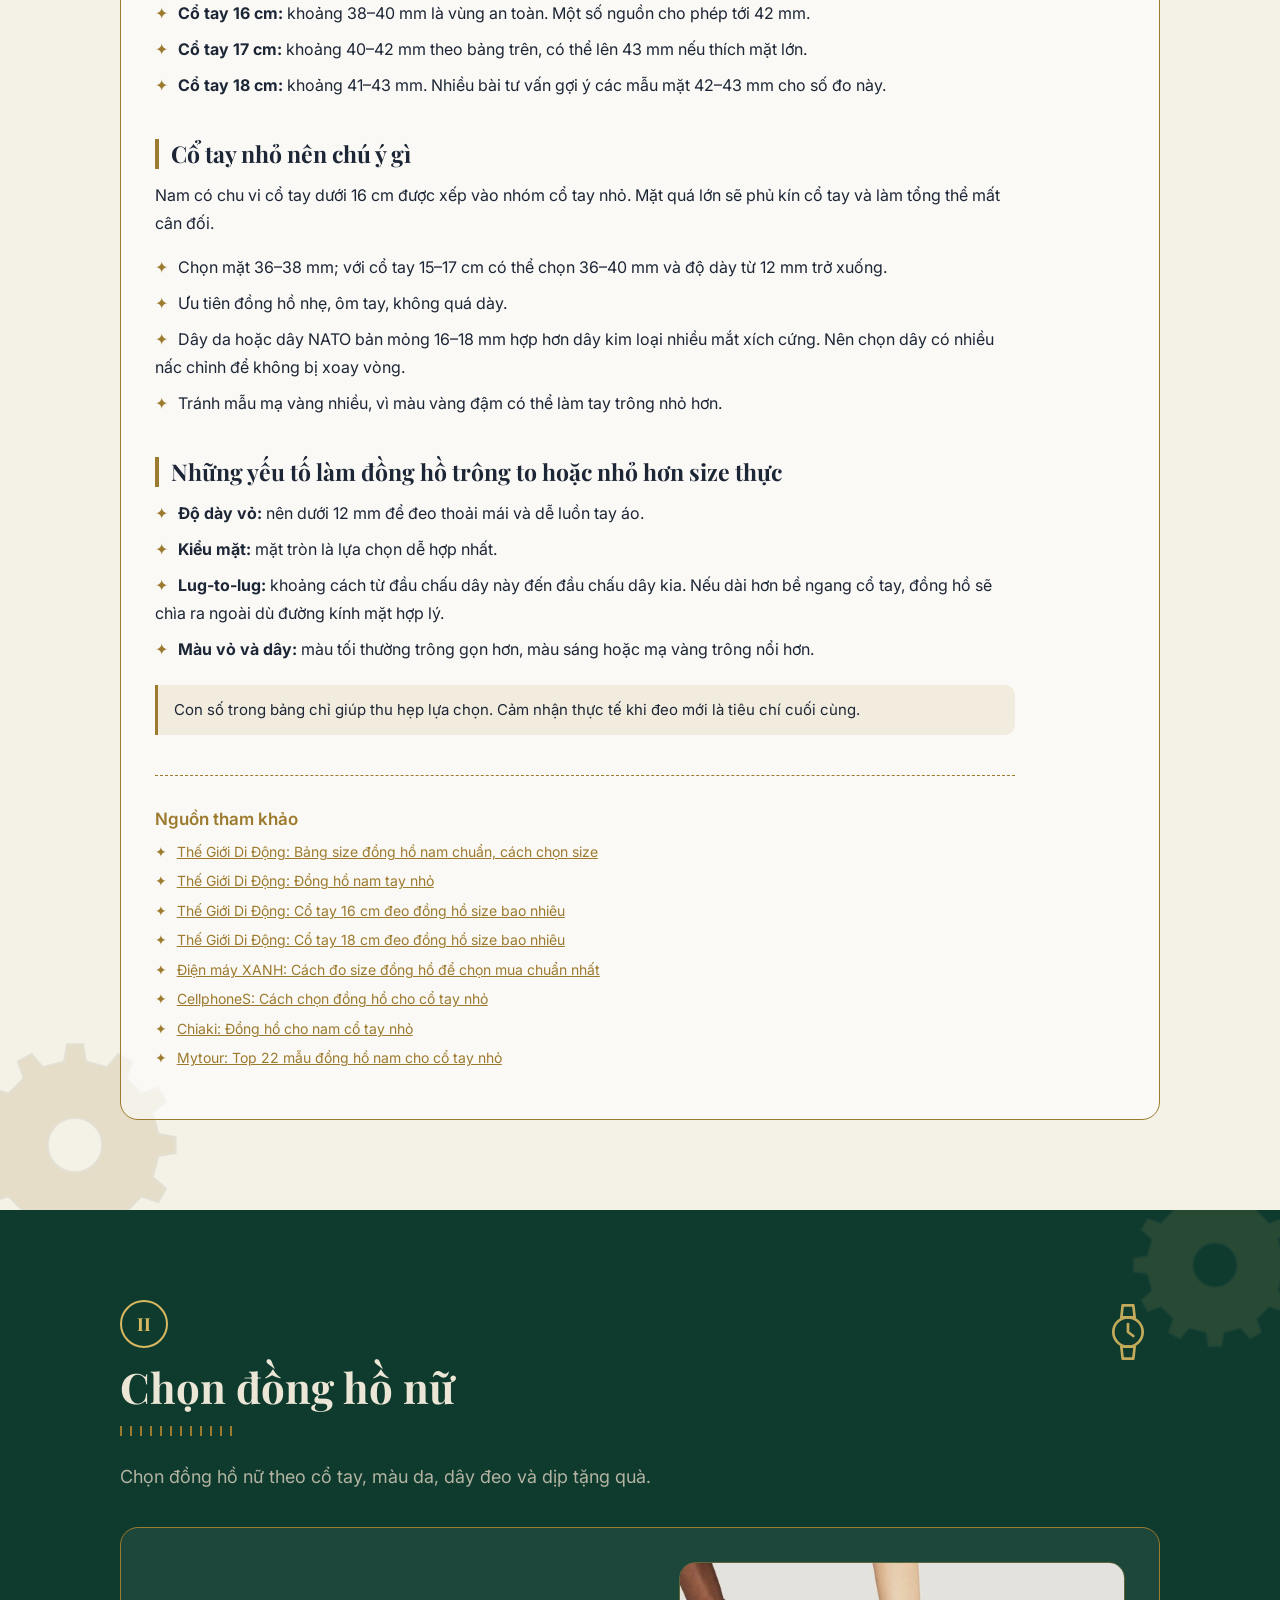
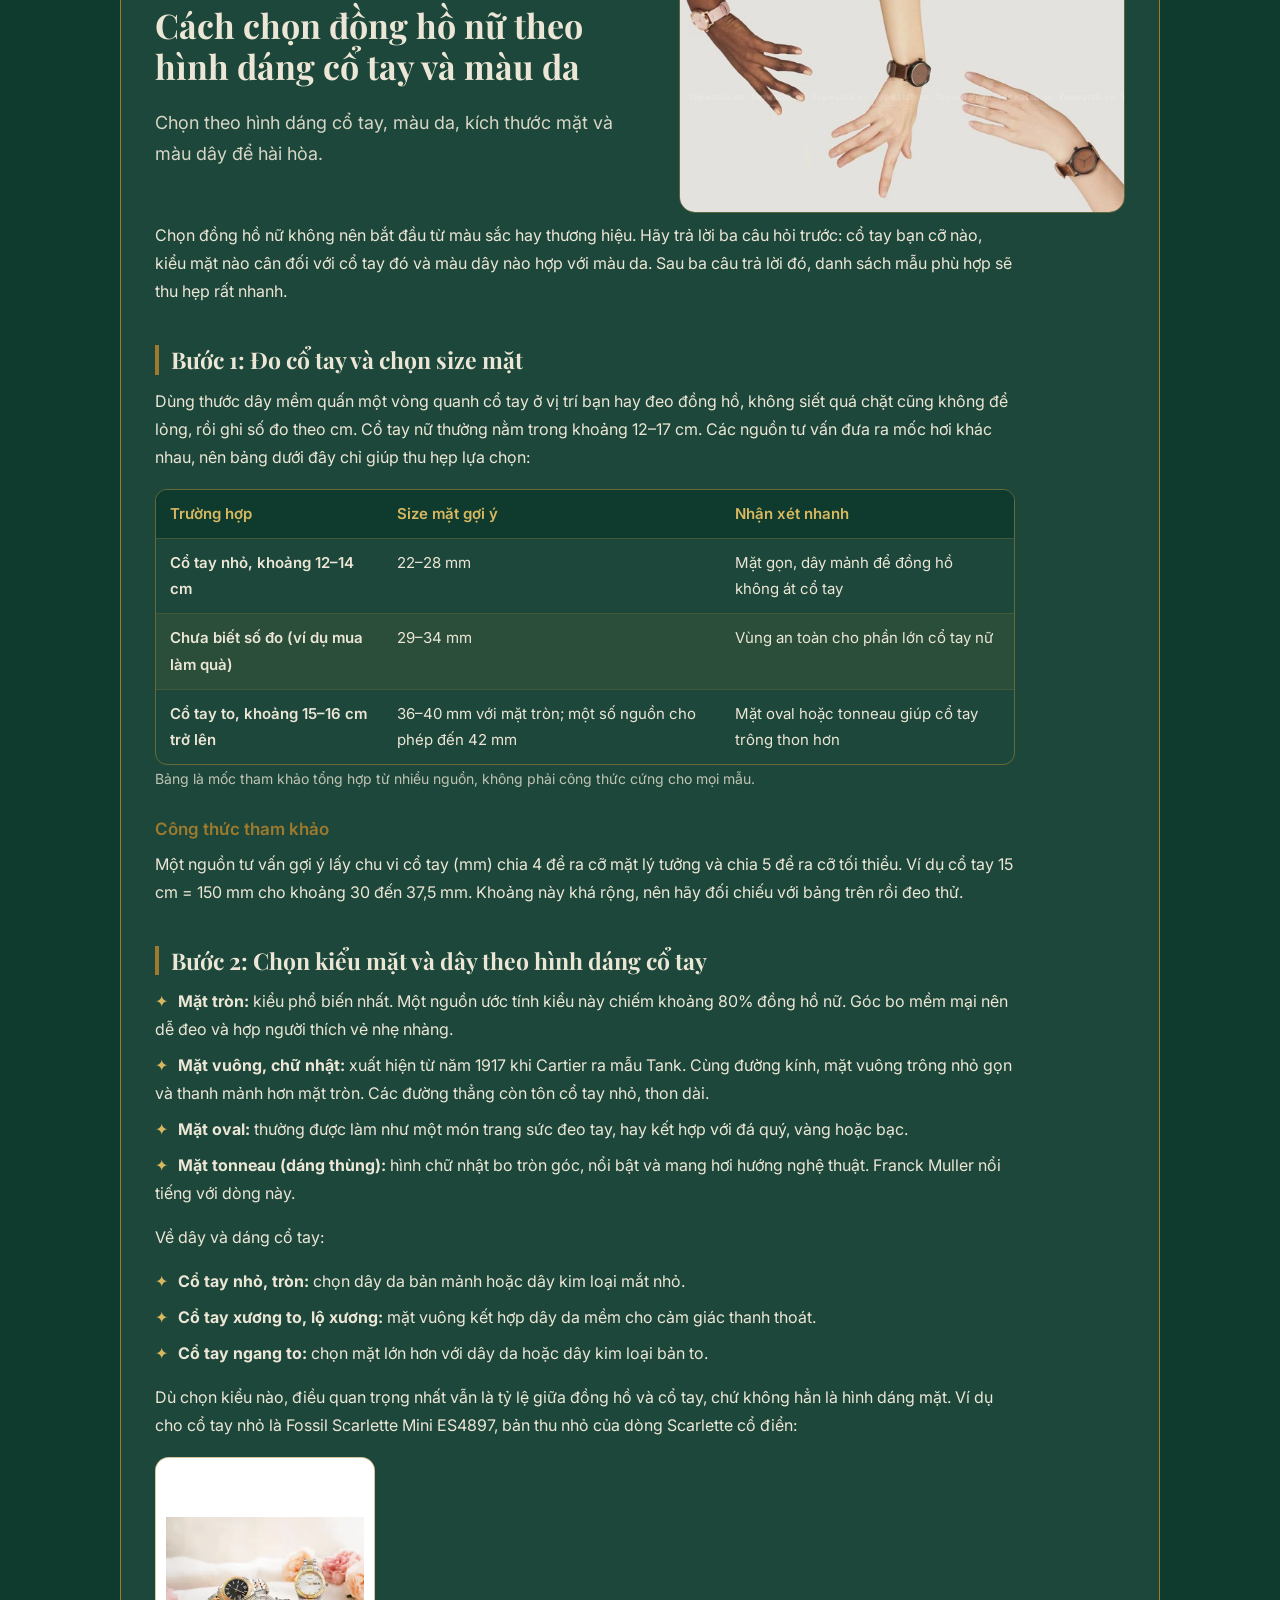
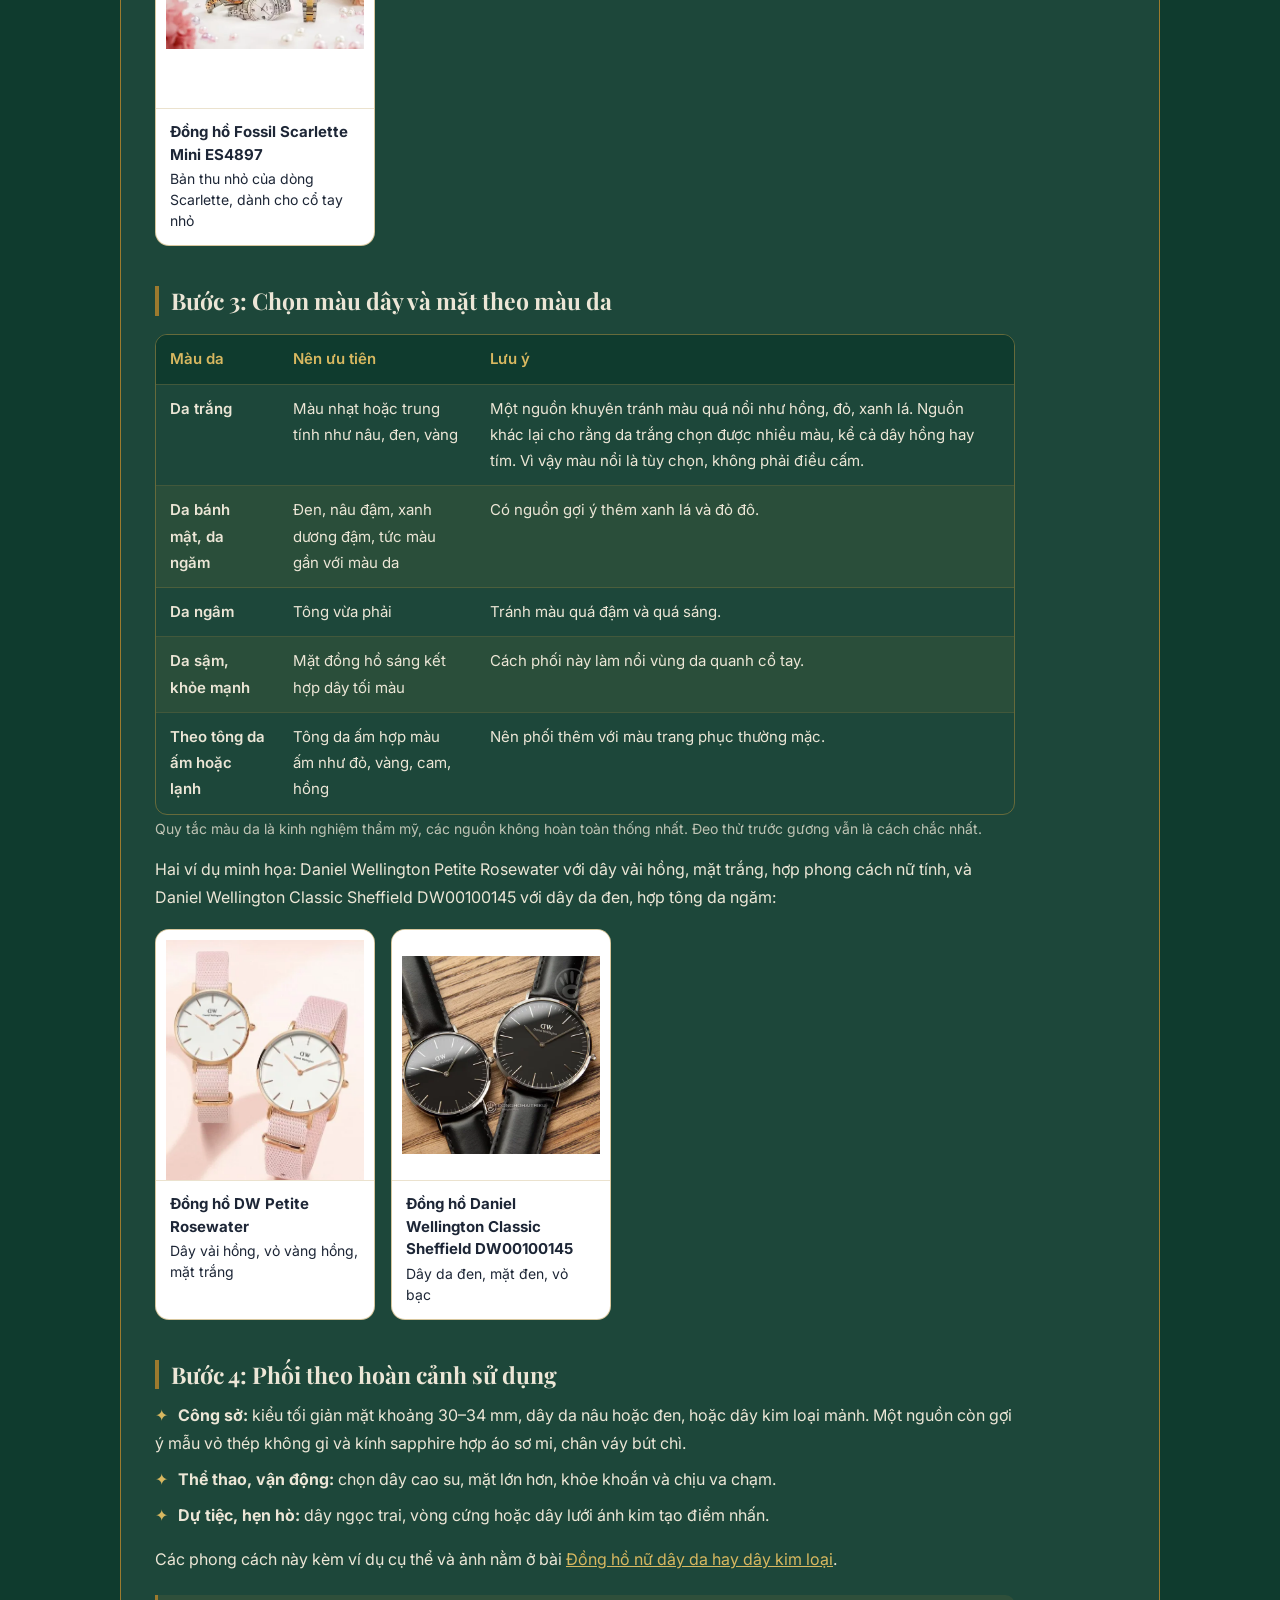
==== commit b03a43aa: "Update canonical link in index.html" ====
--- a/docs/index.html
+++ b/docs/index.html
@@ -10,7 +10,7 @@
 <meta charset="utf-8"><meta name="viewport" content="width=device-width,initial-scale=1">
 <title>Cẩm Nang Đồng Hồ - Chọn và quản lý đồng hồ đeo tay</title>
 <meta name="description" content="Cẩm nang chọn và quản lý đồng hồ đeo tay: cách chọn đồng hồ nam, nữ, bảo quản, bảo dưỡng, chống nước và lịch chăm sóc.">
-<link rel="canonical" href="https://nguyenquison.github.io/camnangquanlydongho/"><meta property="og:title" content="Cẩm Nang Đồng Hồ"><meta property="og:type" content="website"><meta property="og:url" content="https://nguyenquison.github.io/camnangquanlydongho/"><meta property="og:locale" content="vi_VN">
+<link rel="canonical" href="https://camnangquanlydongho.vercel.app/"><meta property="og:title" content="Cẩm Nang Đồng Hồ"><meta property="og:type" content="website"><meta property="og:url" content="https://nguyenquison.github.io/camnangquanlydongho/"><meta property="og:locale" content="vi_VN">
 <link rel="icon" href="data:image/svg+xml,%3Csvg xmlns='http://www.w3.org/2000/svg' viewBox='0 0 100 100'%3E%3Ctext y='.9em' font-size='90'%3E%E2%8F%B1%3C/text%3E%3C/svg%3E">
 <link rel="preconnect" href="https://fonts.googleapis.com"><link rel="preconnect" href="https://fonts.gstatic.com" crossorigin>
 <link href="https://fonts.googleapis.com/css2?family=Inter:wght@400;500;600&family=Playfair+Display:wght@500;700&display=swap" rel="stylesheet">
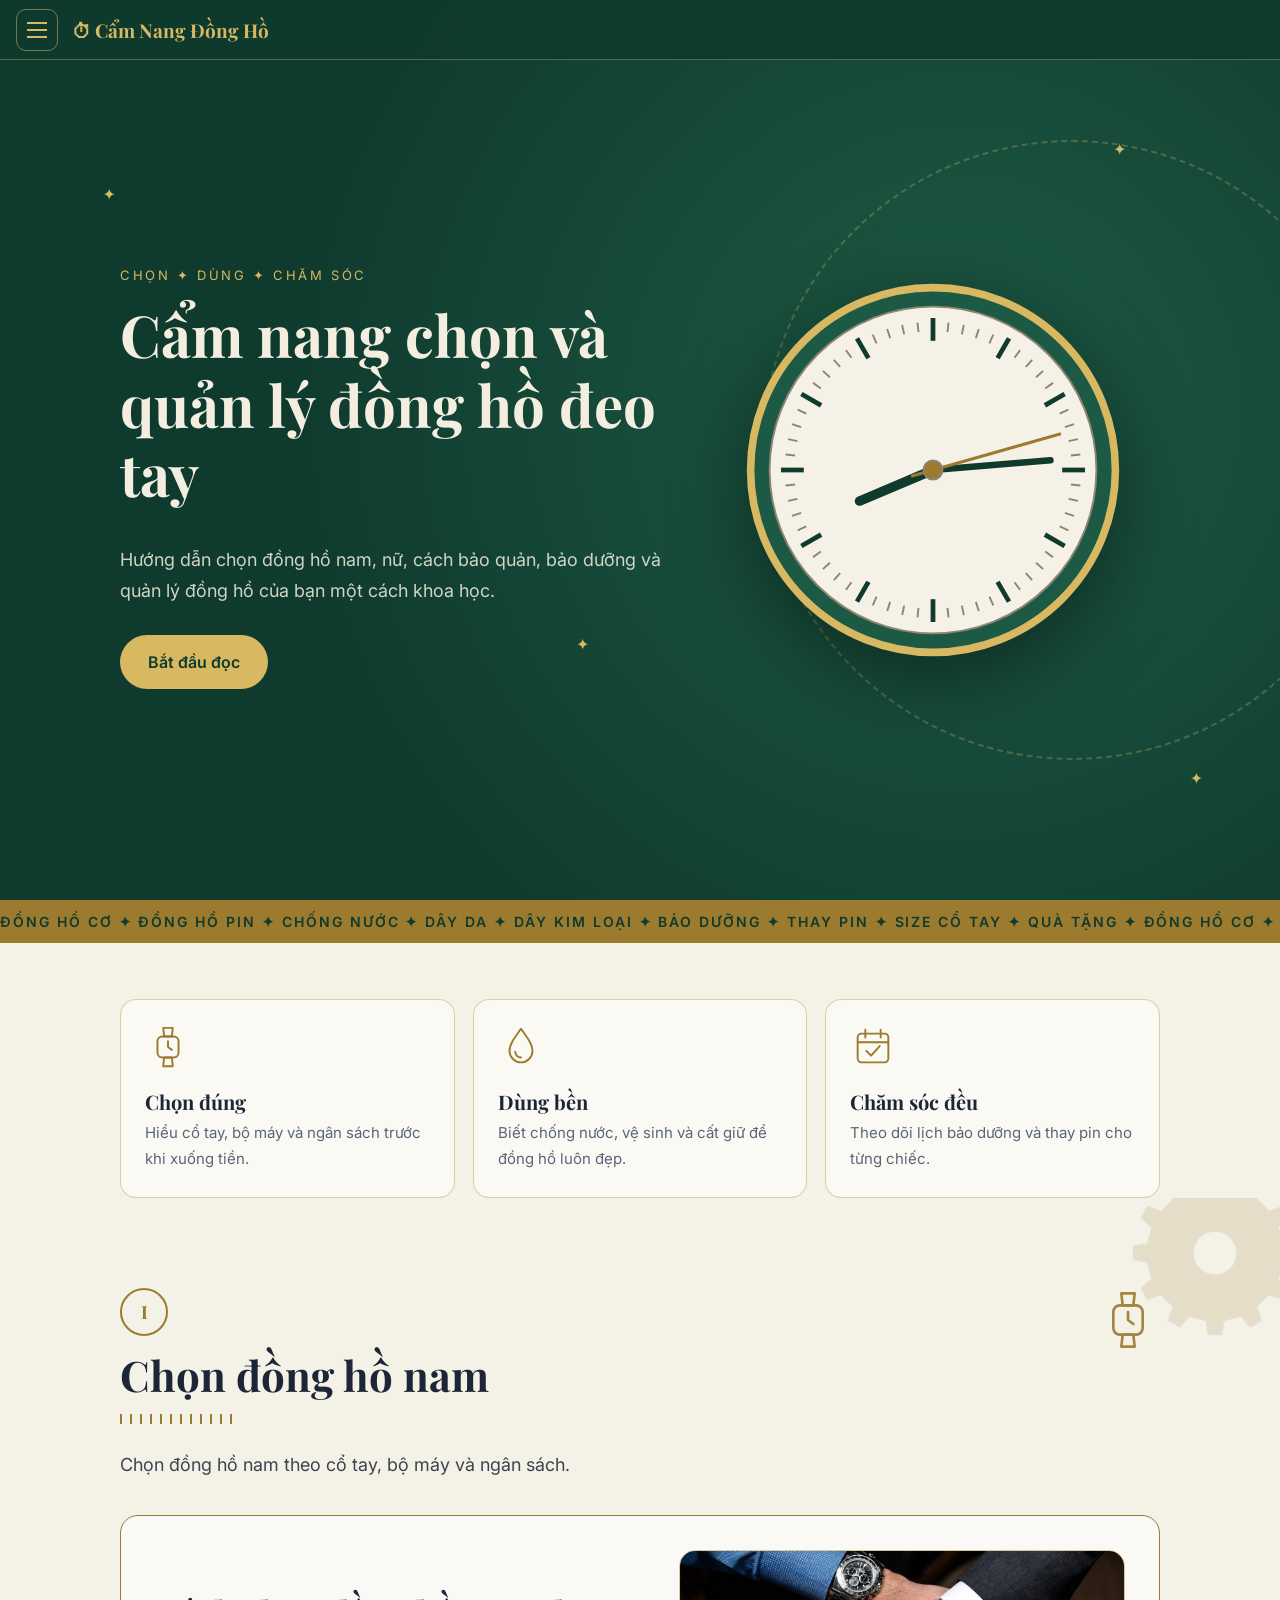
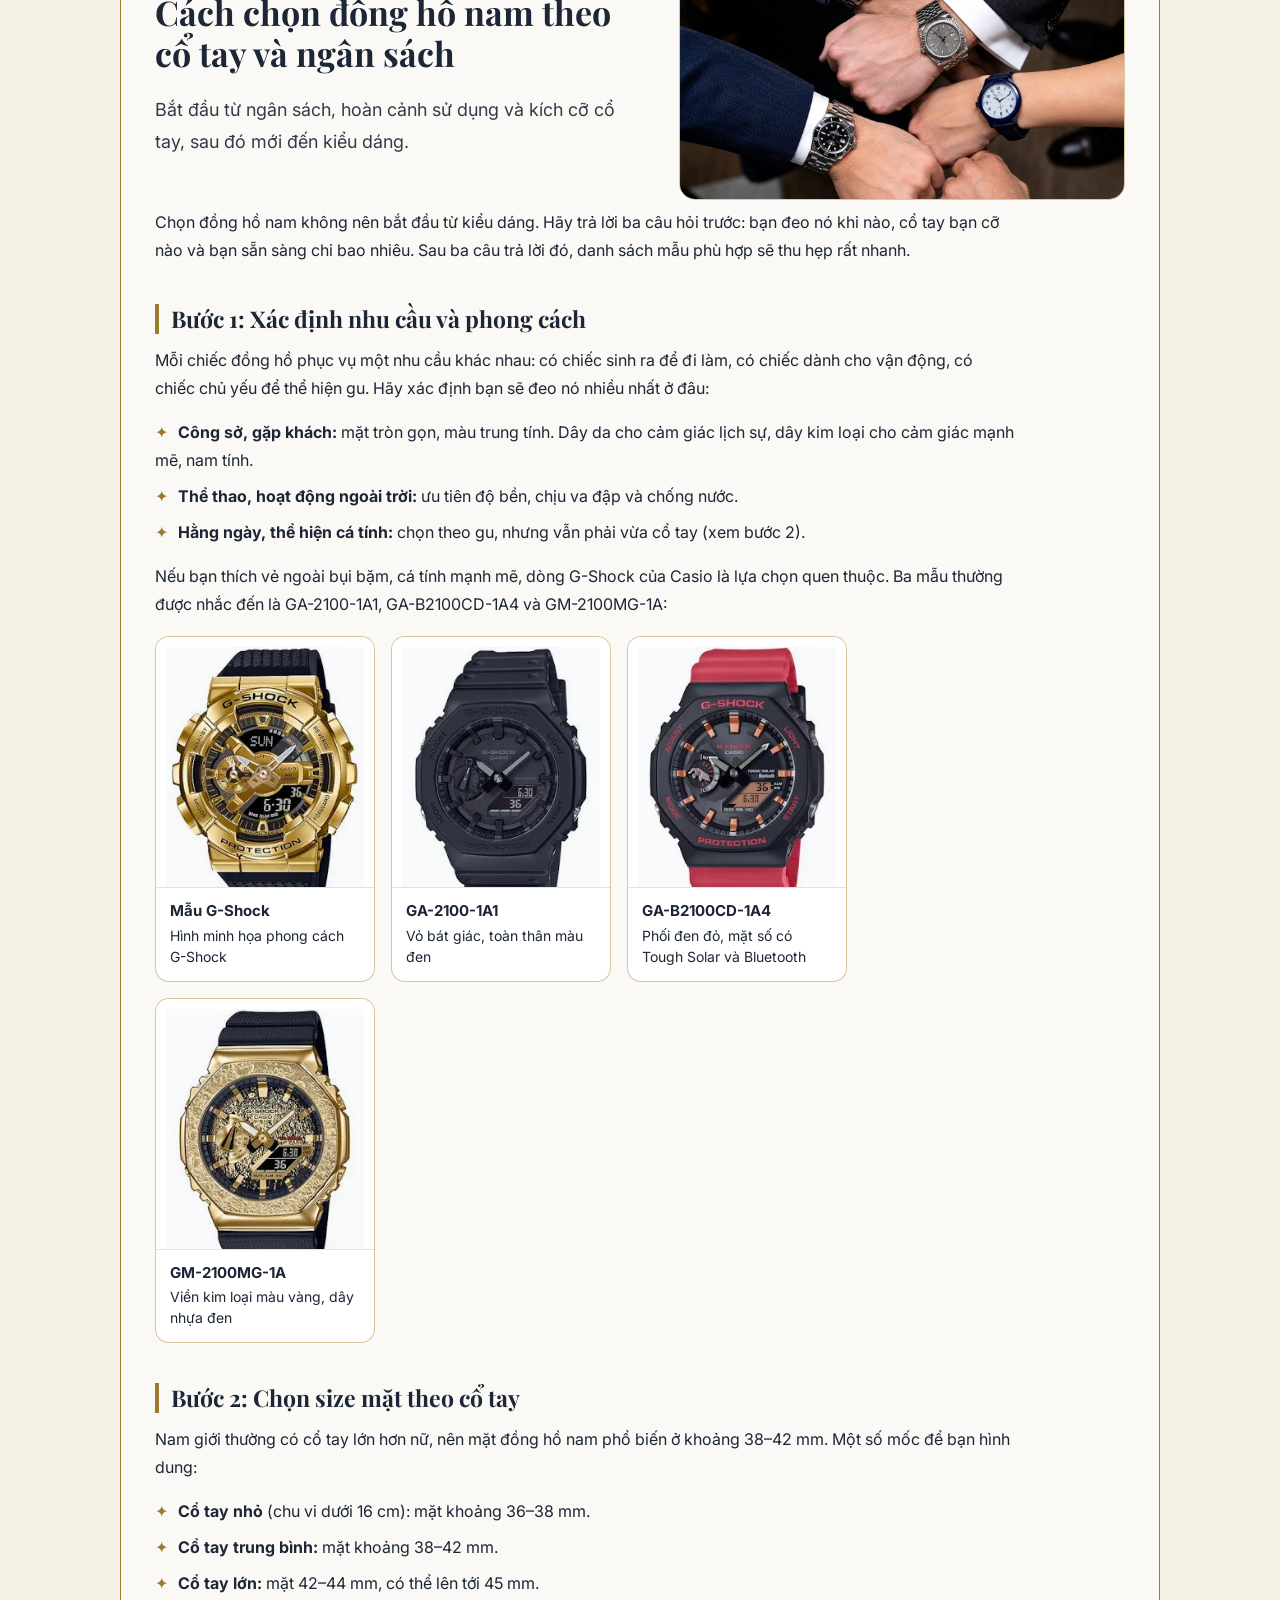
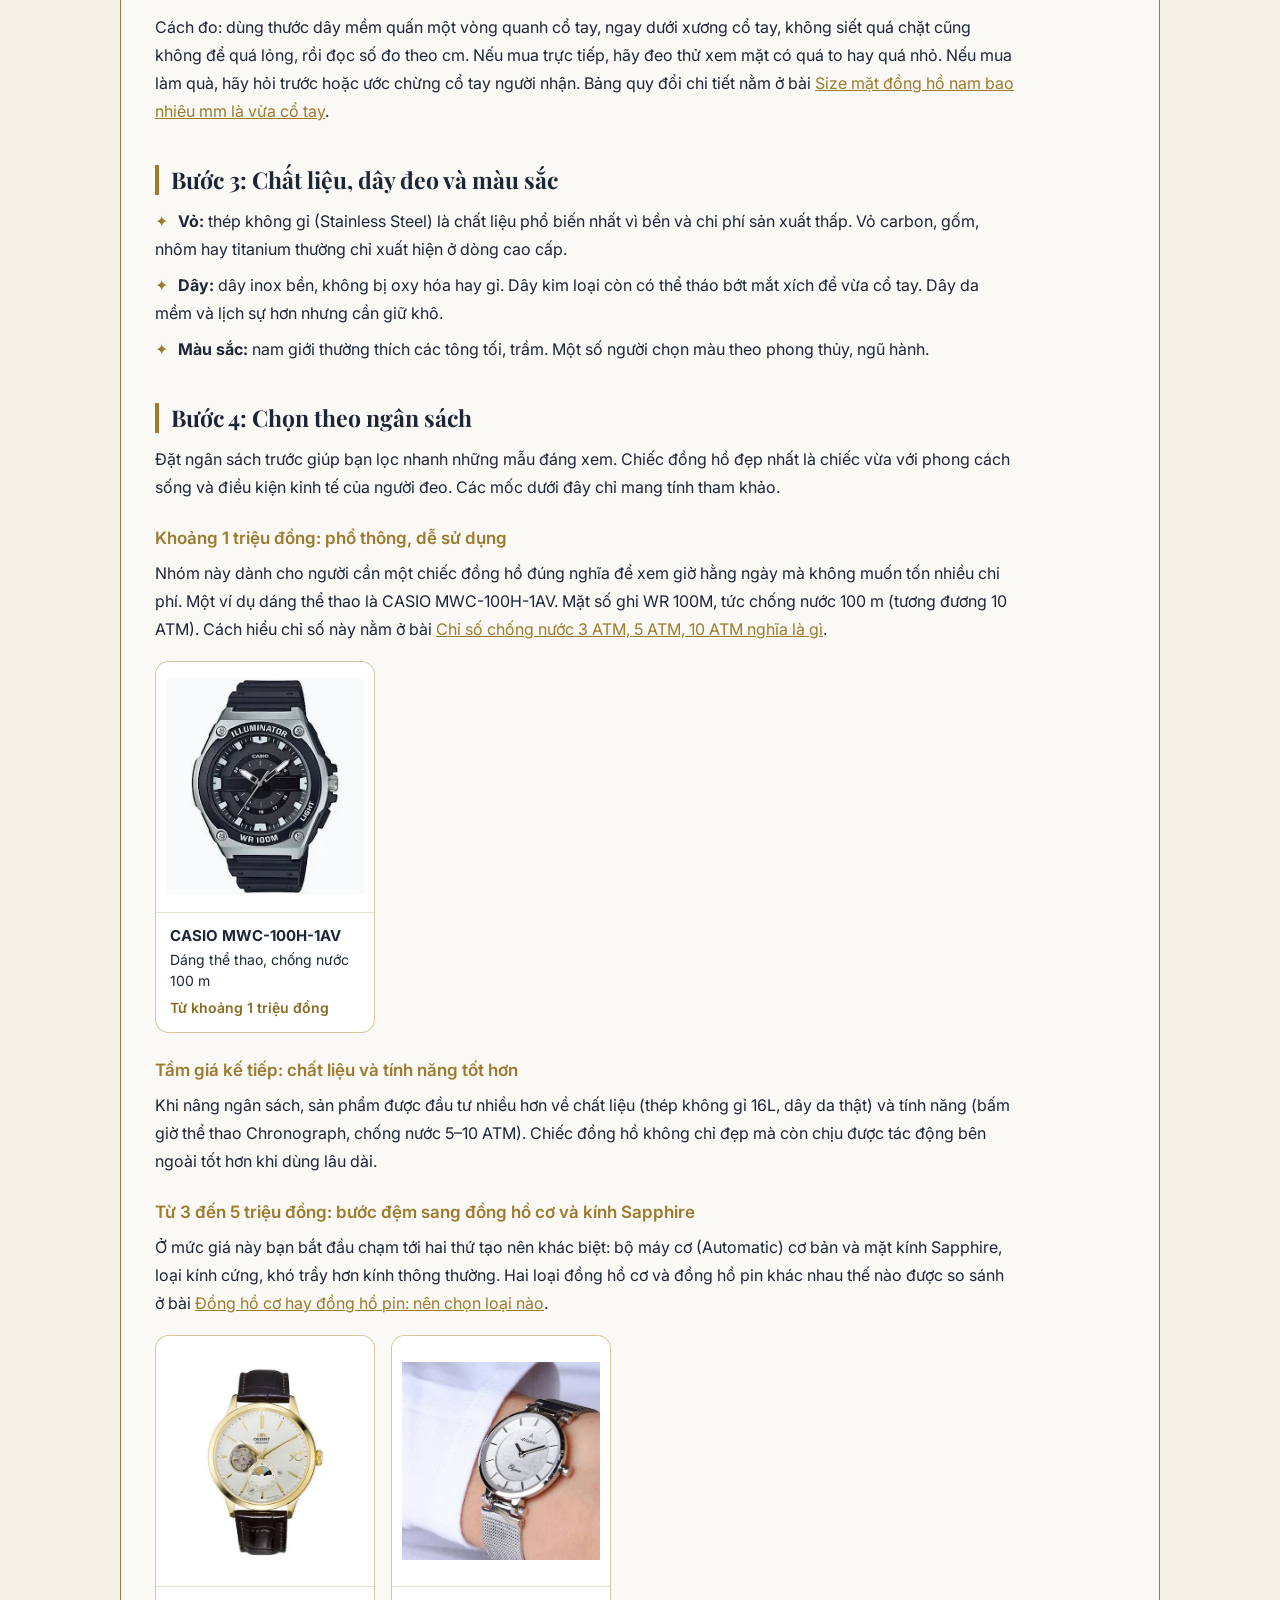
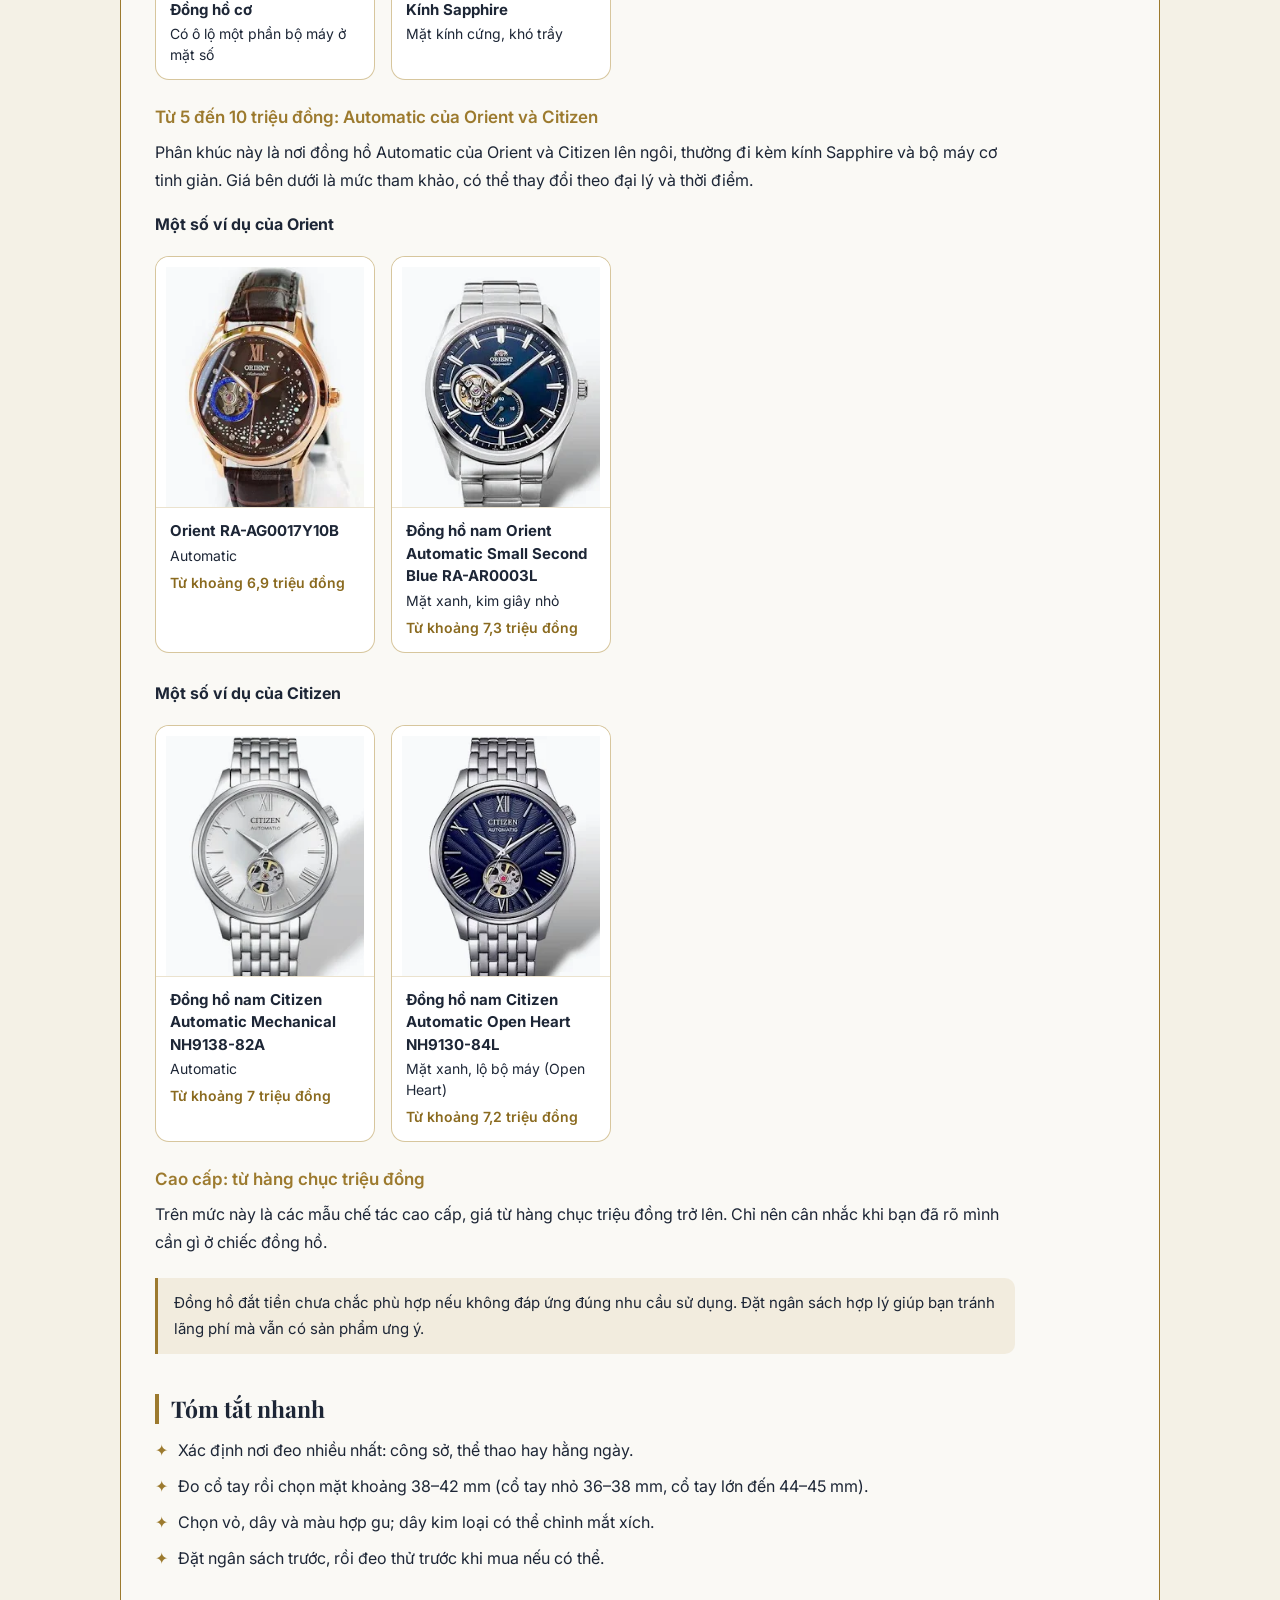
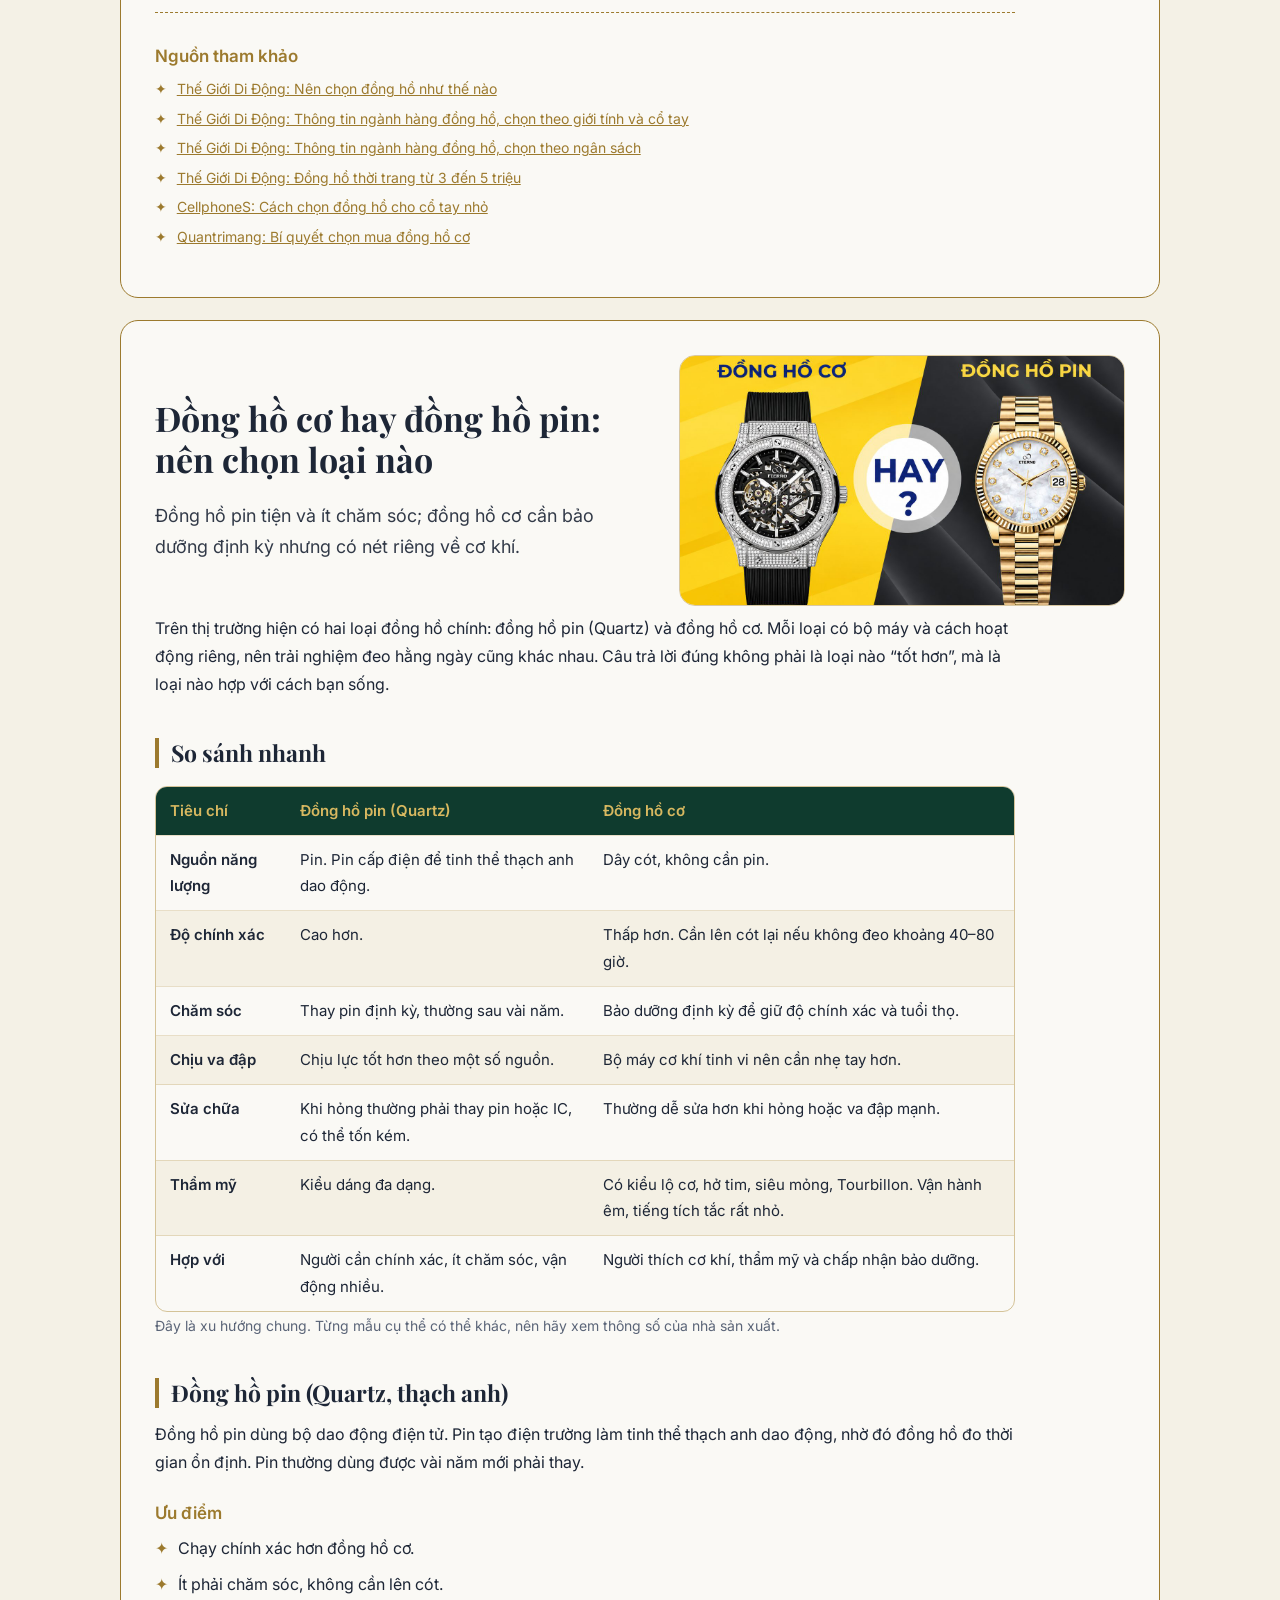
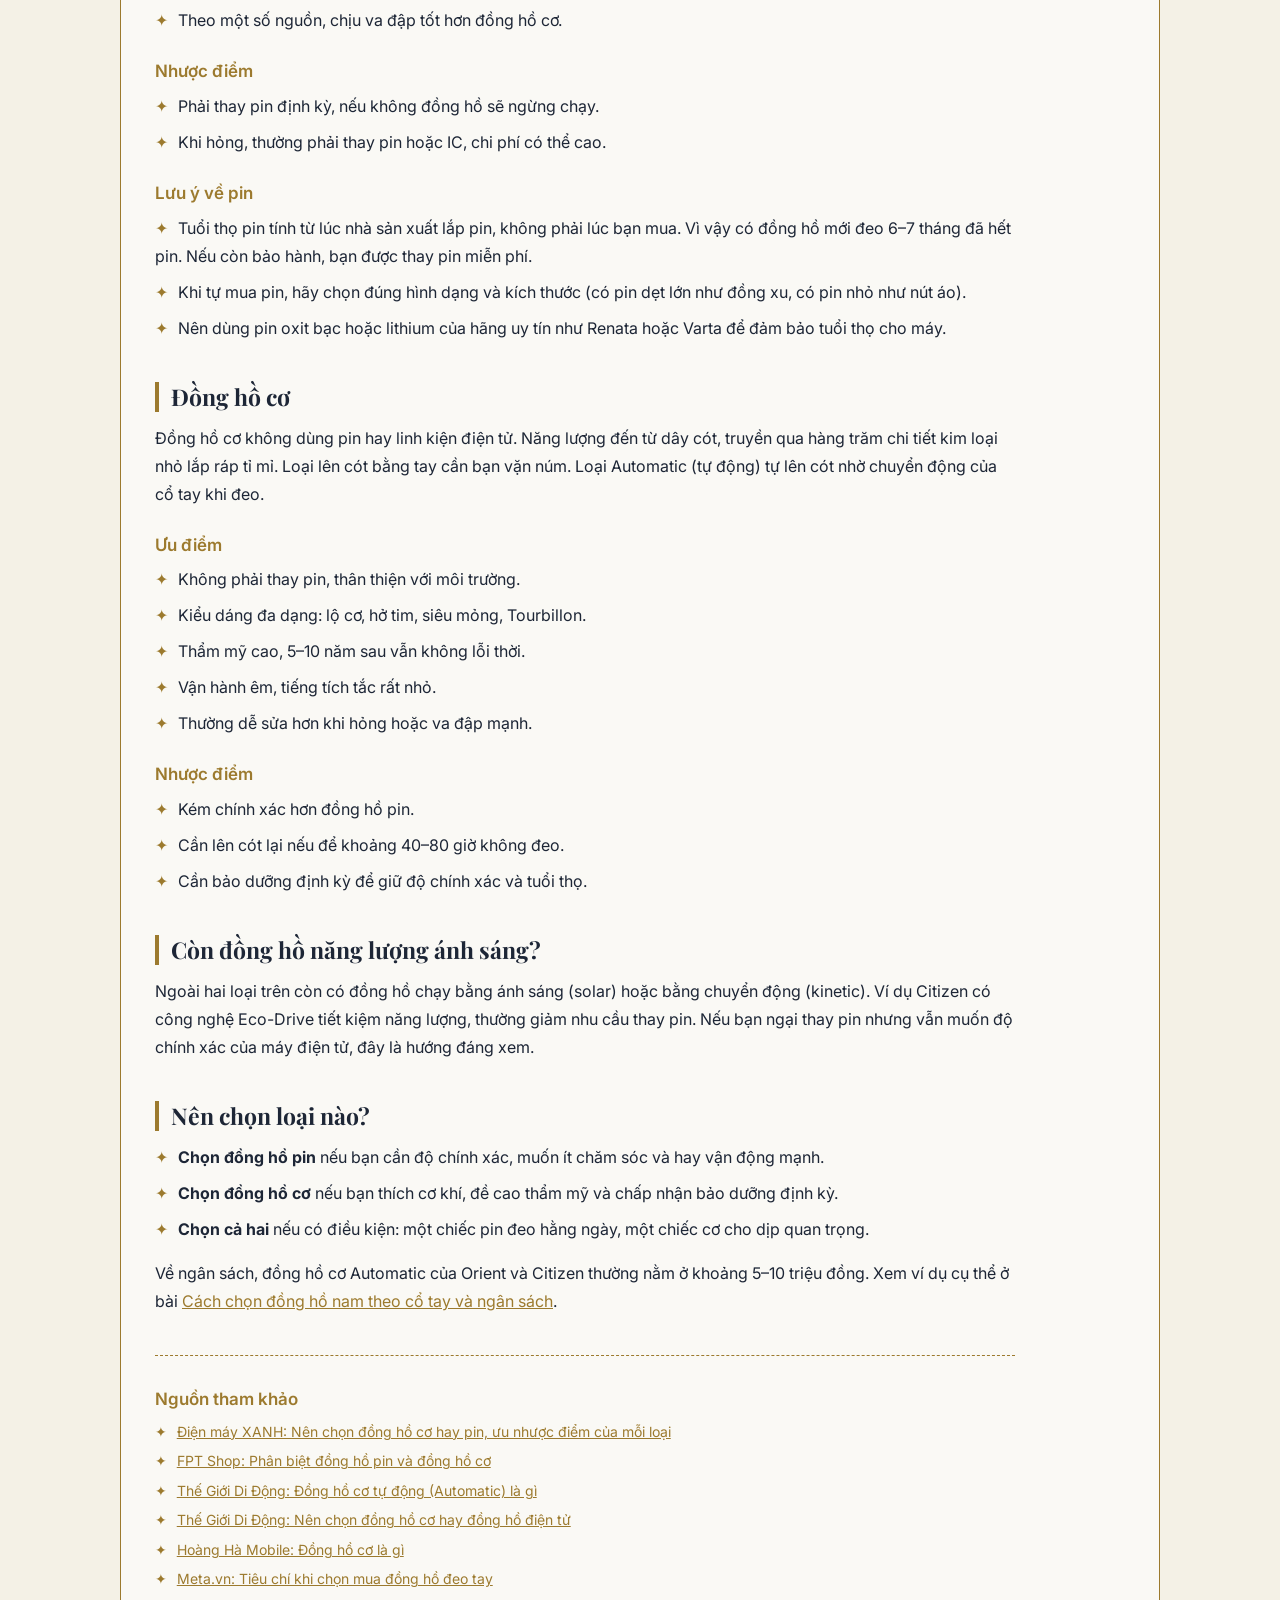
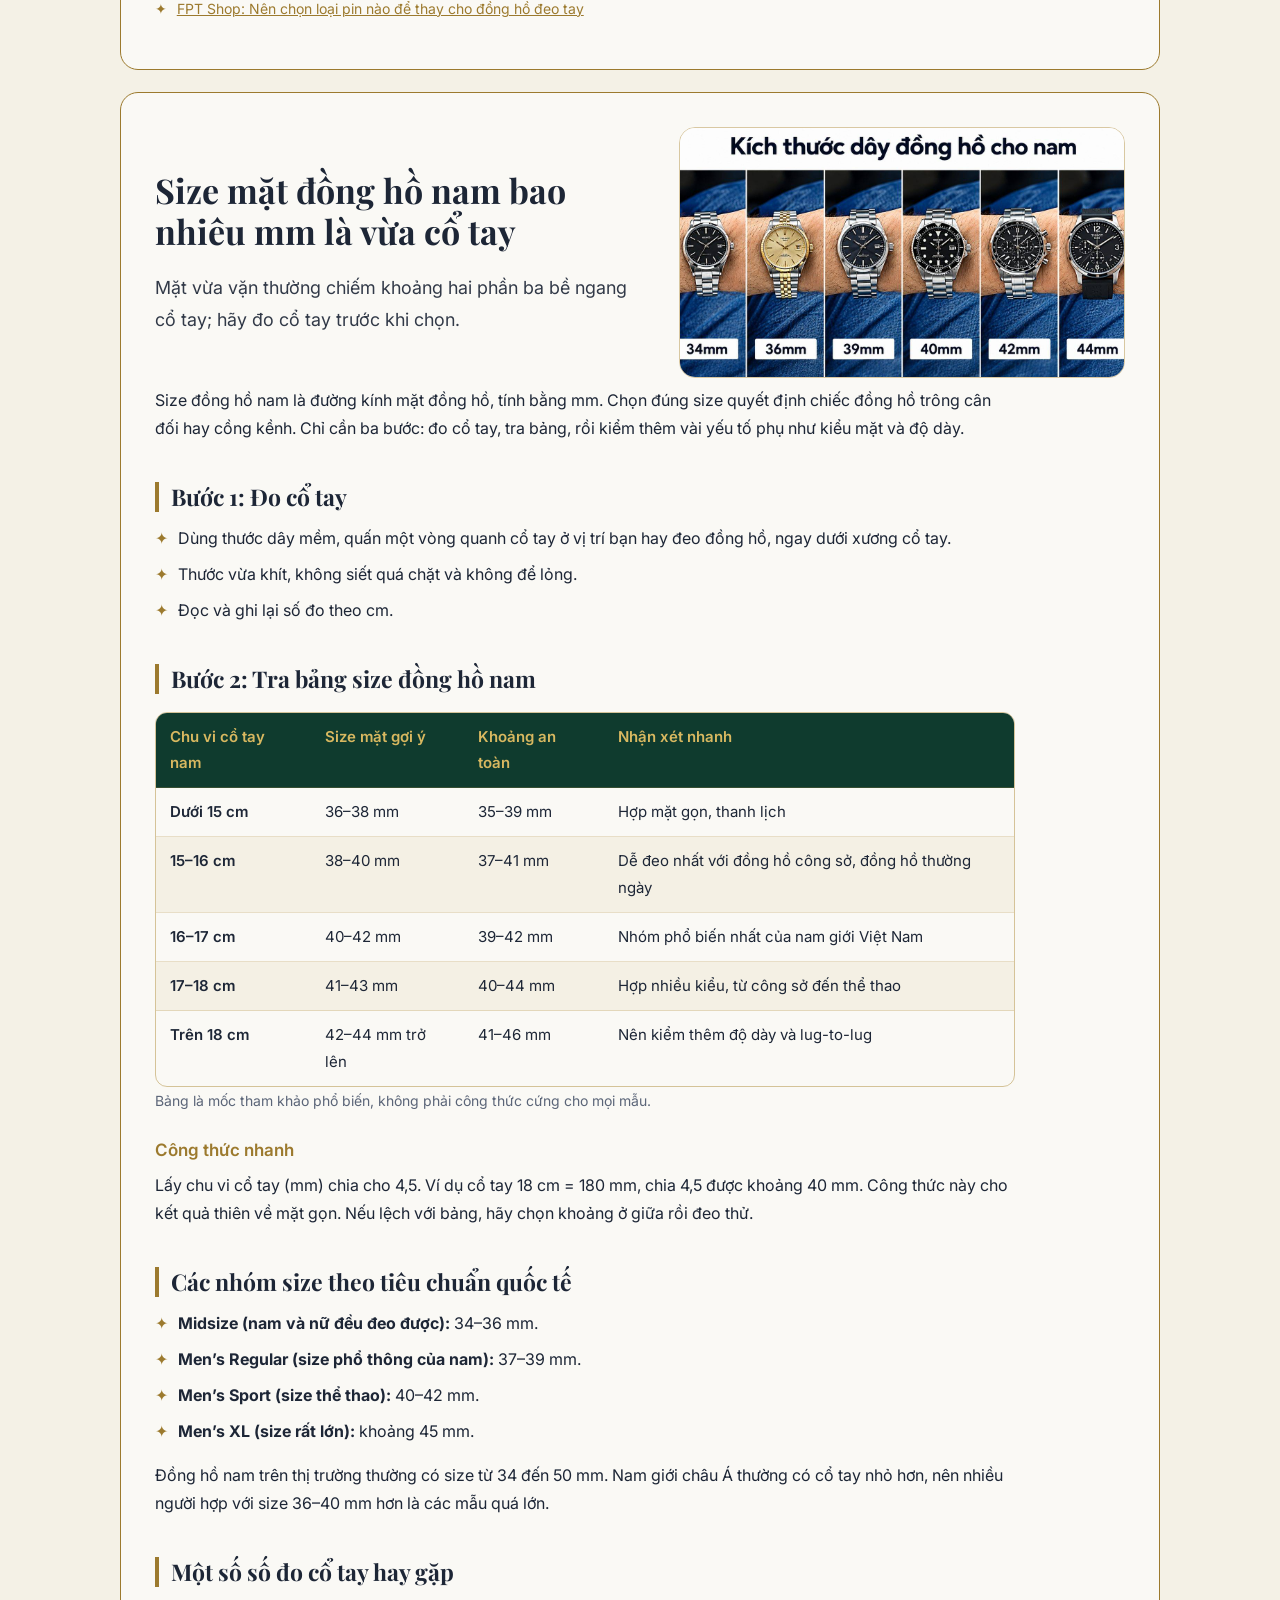
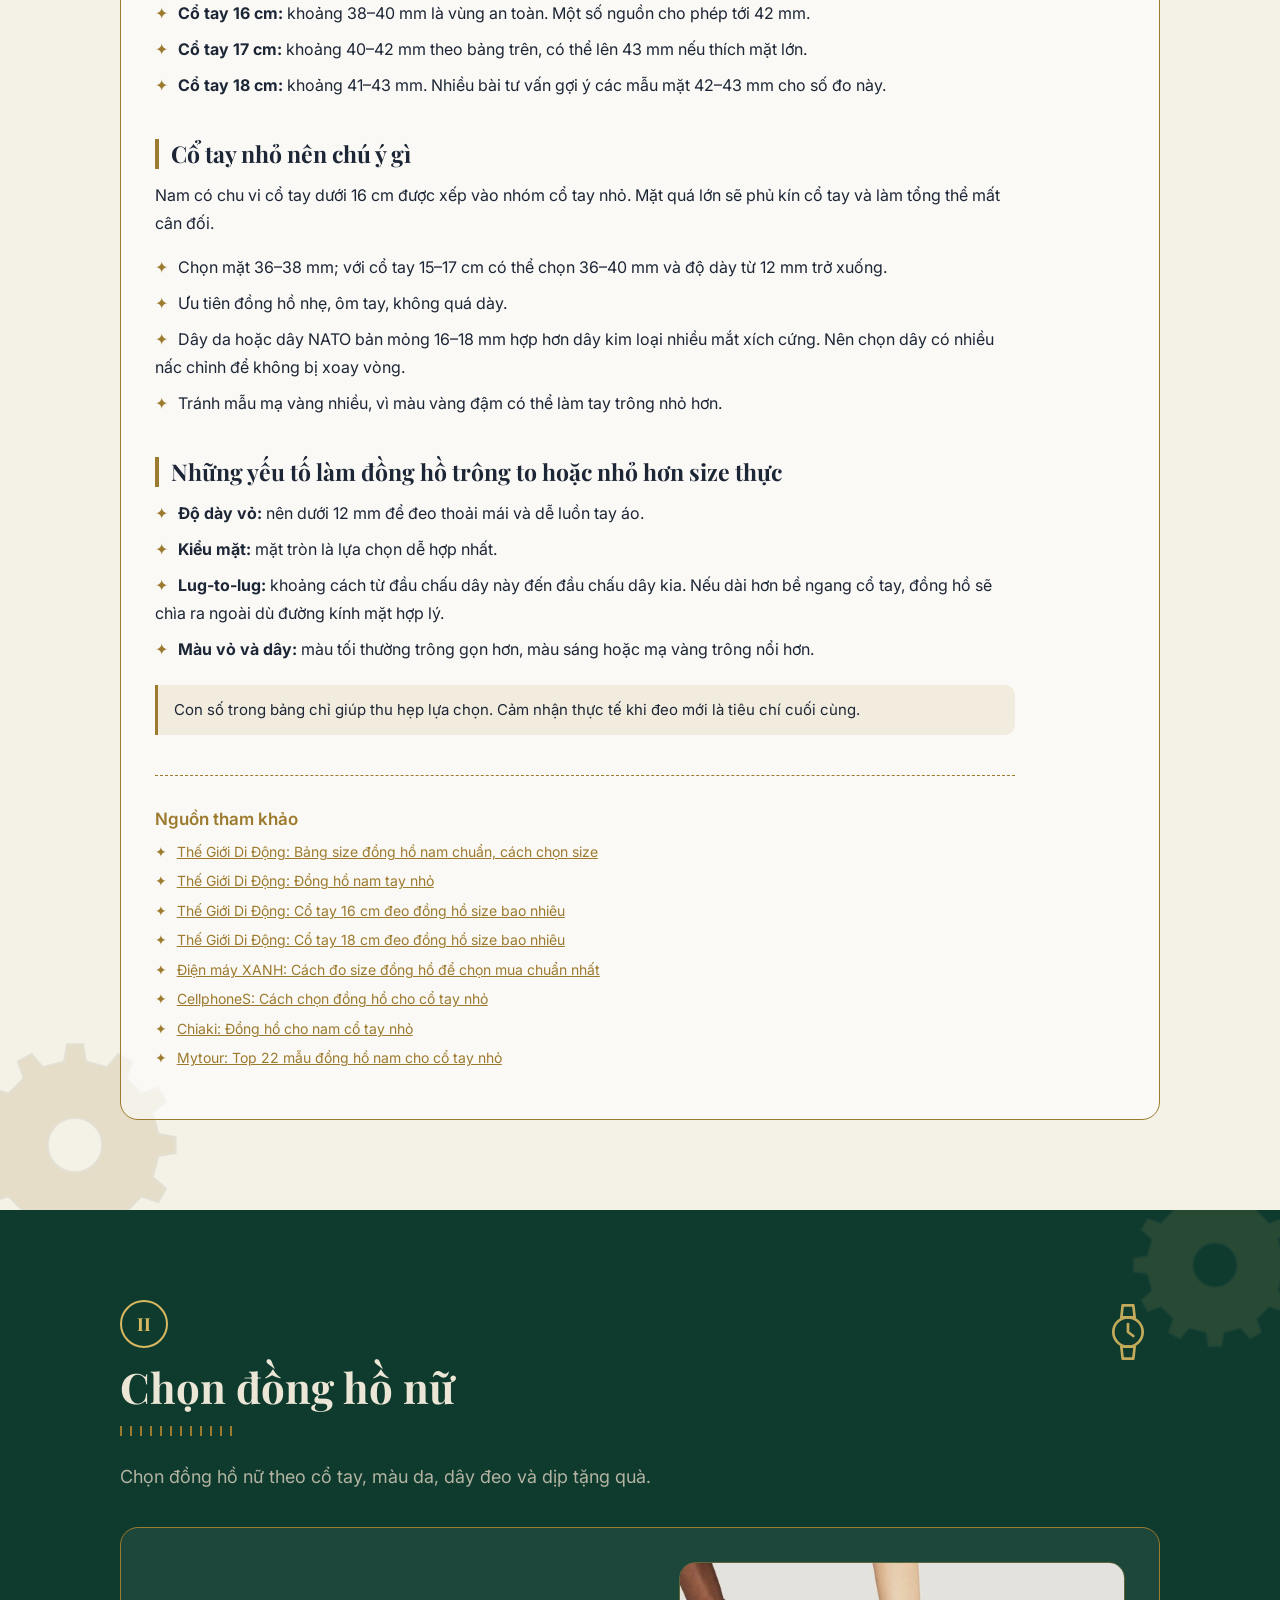
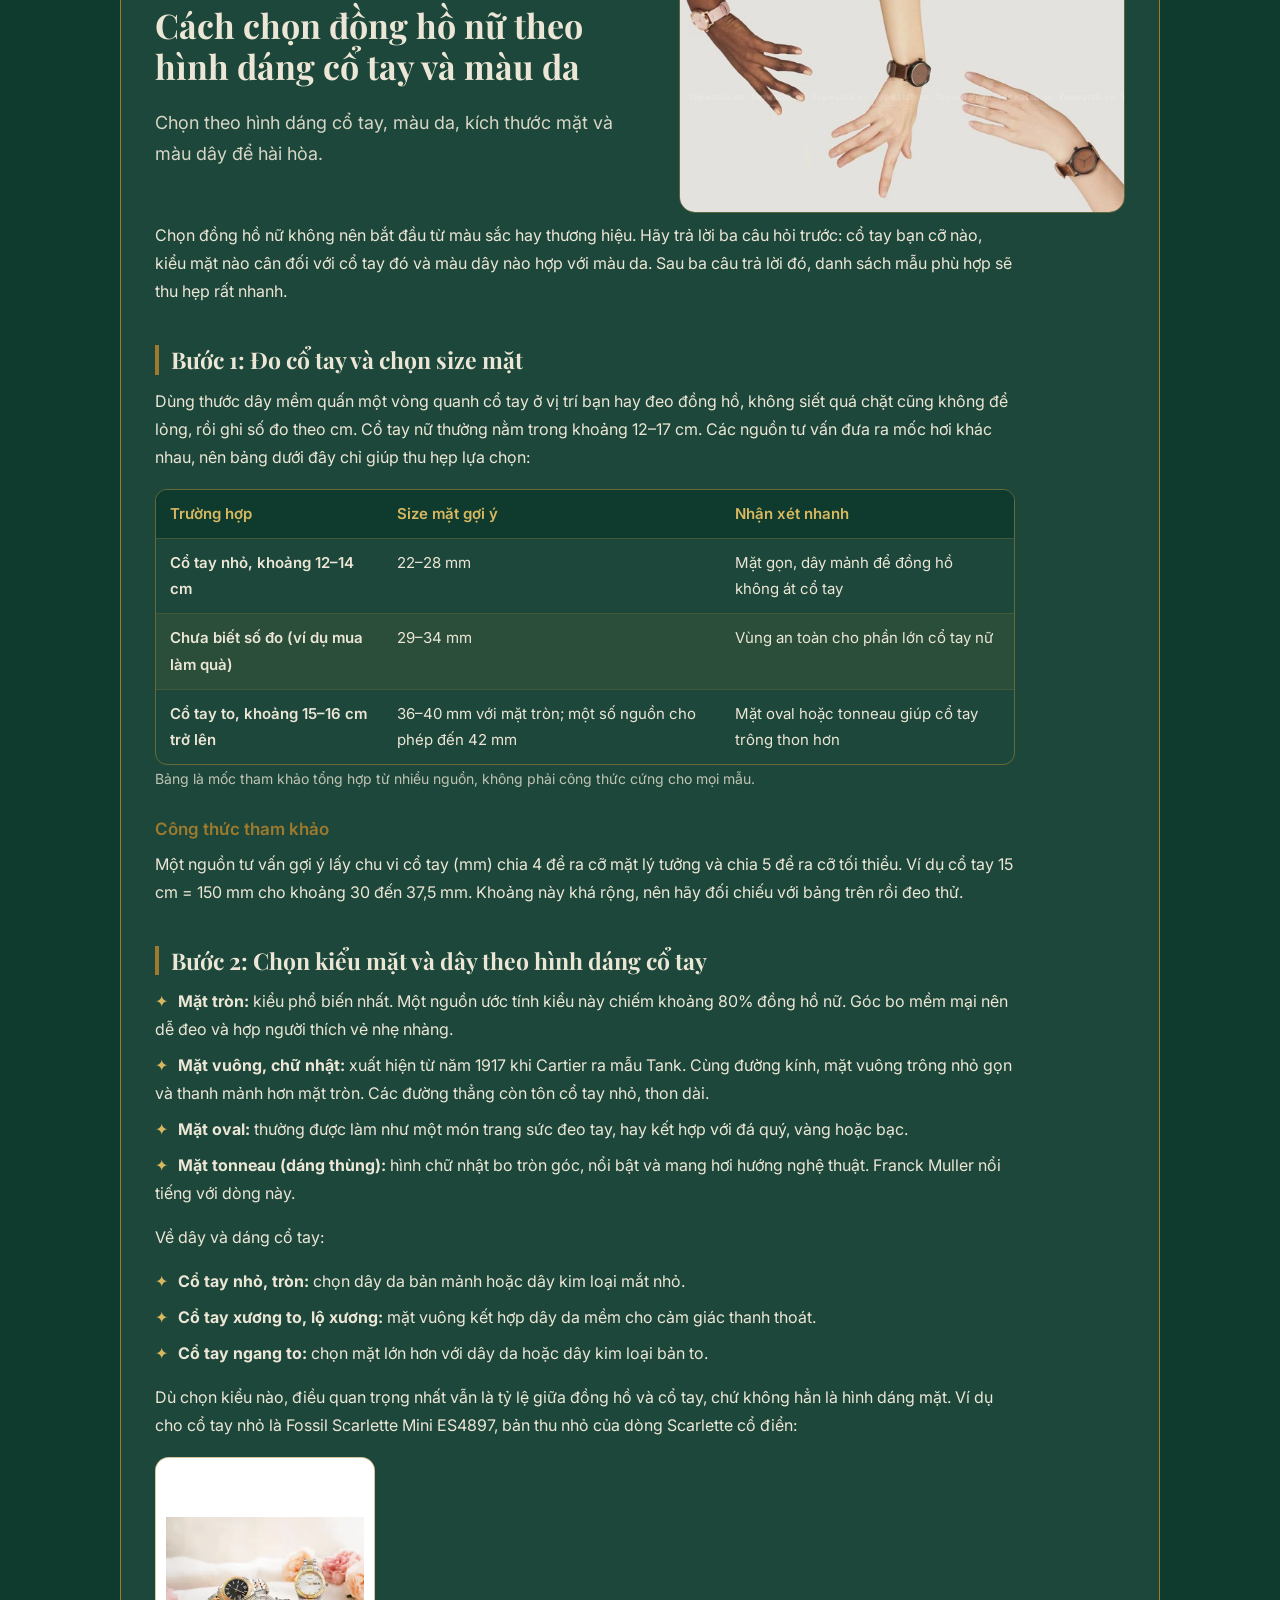
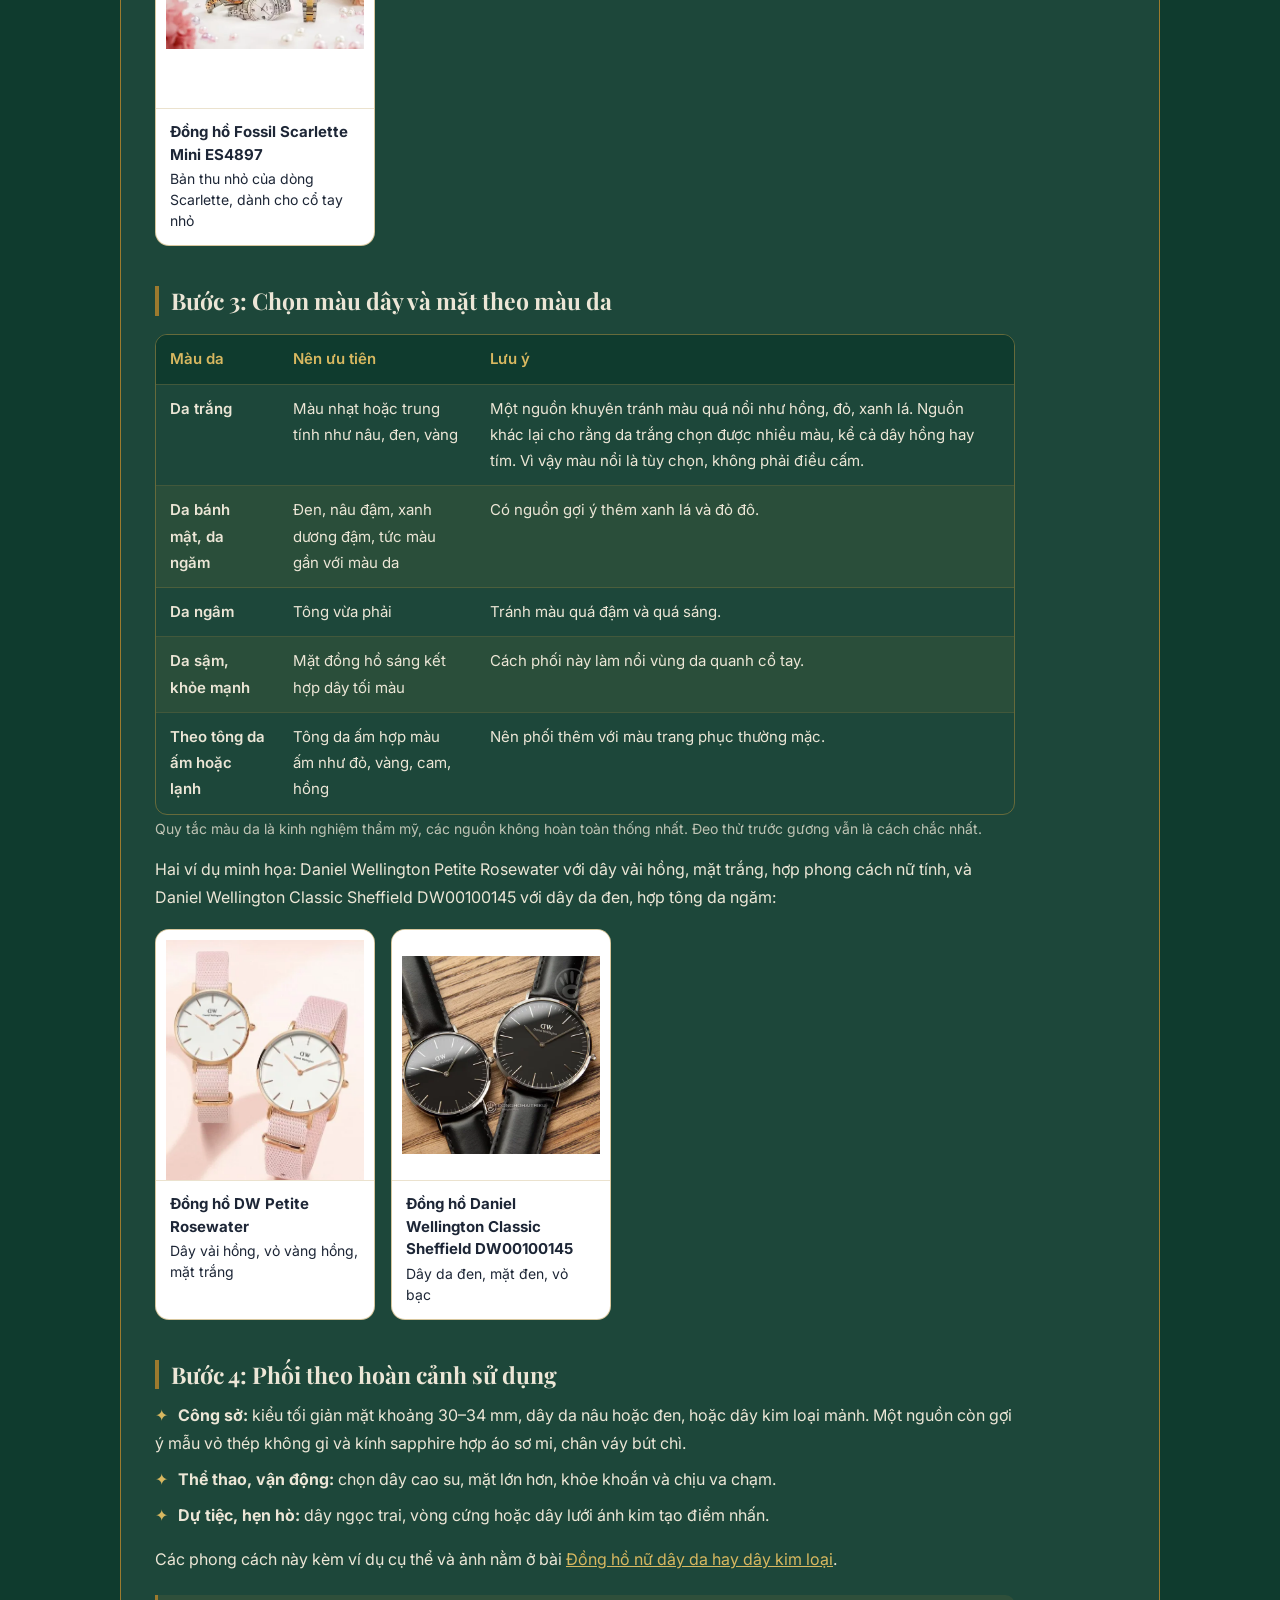
==== commit 43b4e391: "Fix canonical link and Open Graph meta tags" ====
--- a/docs/index.html
+++ b/docs/index.html
@@ -10,7 +10,7 @@
 <meta charset="utf-8"><meta name="viewport" content="width=device-width,initial-scale=1">
 <title>Cẩm Nang Đồng Hồ - Chọn và quản lý đồng hồ đeo tay</title>
 <meta name="description" content="Cẩm nang chọn và quản lý đồng hồ đeo tay: cách chọn đồng hồ nam, nữ, bảo quản, bảo dưỡng, chống nước và lịch chăm sóc.">
-<link rel="canonical" href="https://camnangquanlydongho.vercel.app/"><meta property="og:title" content="Cẩm Nang Đồng Hồ"><meta property="og:type" content="website"><meta property="og:url" content="https://nguyenquison.github.io/camnangquanlydongho/"><meta property="og:locale" content="vi_VN">
+<link rel="canonical" href="https://camnangquanlydongho.vercel.app/"><meta property="og:title" content="Cẩm Nang Đồng Hồ"><meta property="og:type" content="website"><meta property="og:url" content="https://camnangquanlydongho.vercel.app/"><meta property="og:locale" content="vi_VN">
 <link rel="icon" href="data:image/svg+xml,%3Csvg xmlns='http://www.w3.org/2000/svg' viewBox='0 0 100 100'%3E%3Ctext y='.9em' font-size='90'%3E%E2%8F%B1%3C/text%3E%3C/svg%3E">
 <link rel="preconnect" href="https://fonts.googleapis.com"><link rel="preconnect" href="https://fonts.gstatic.com" crossorigin>
 <link href="https://fonts.googleapis.com/css2?family=Inter:wght@400;500;600&family=Playfair+Display:wght@500;700&display=swap" rel="stylesheet">
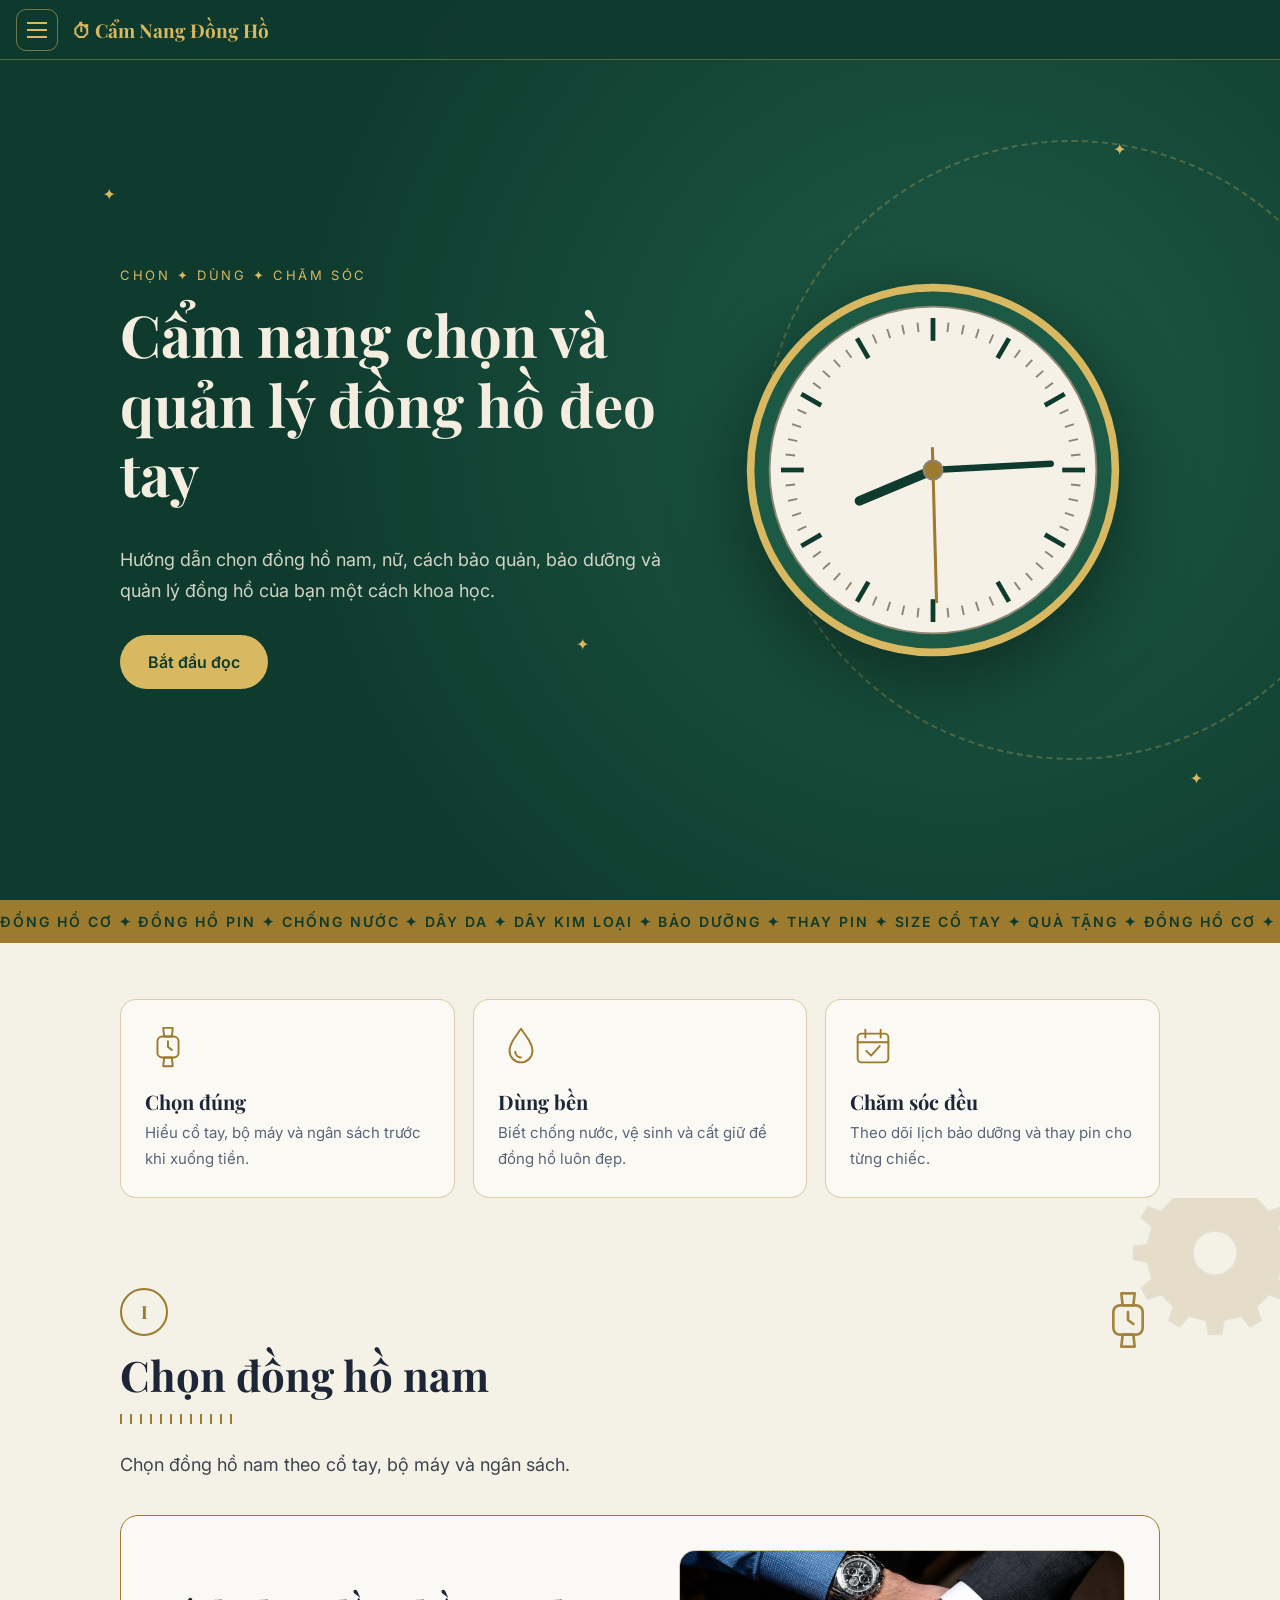
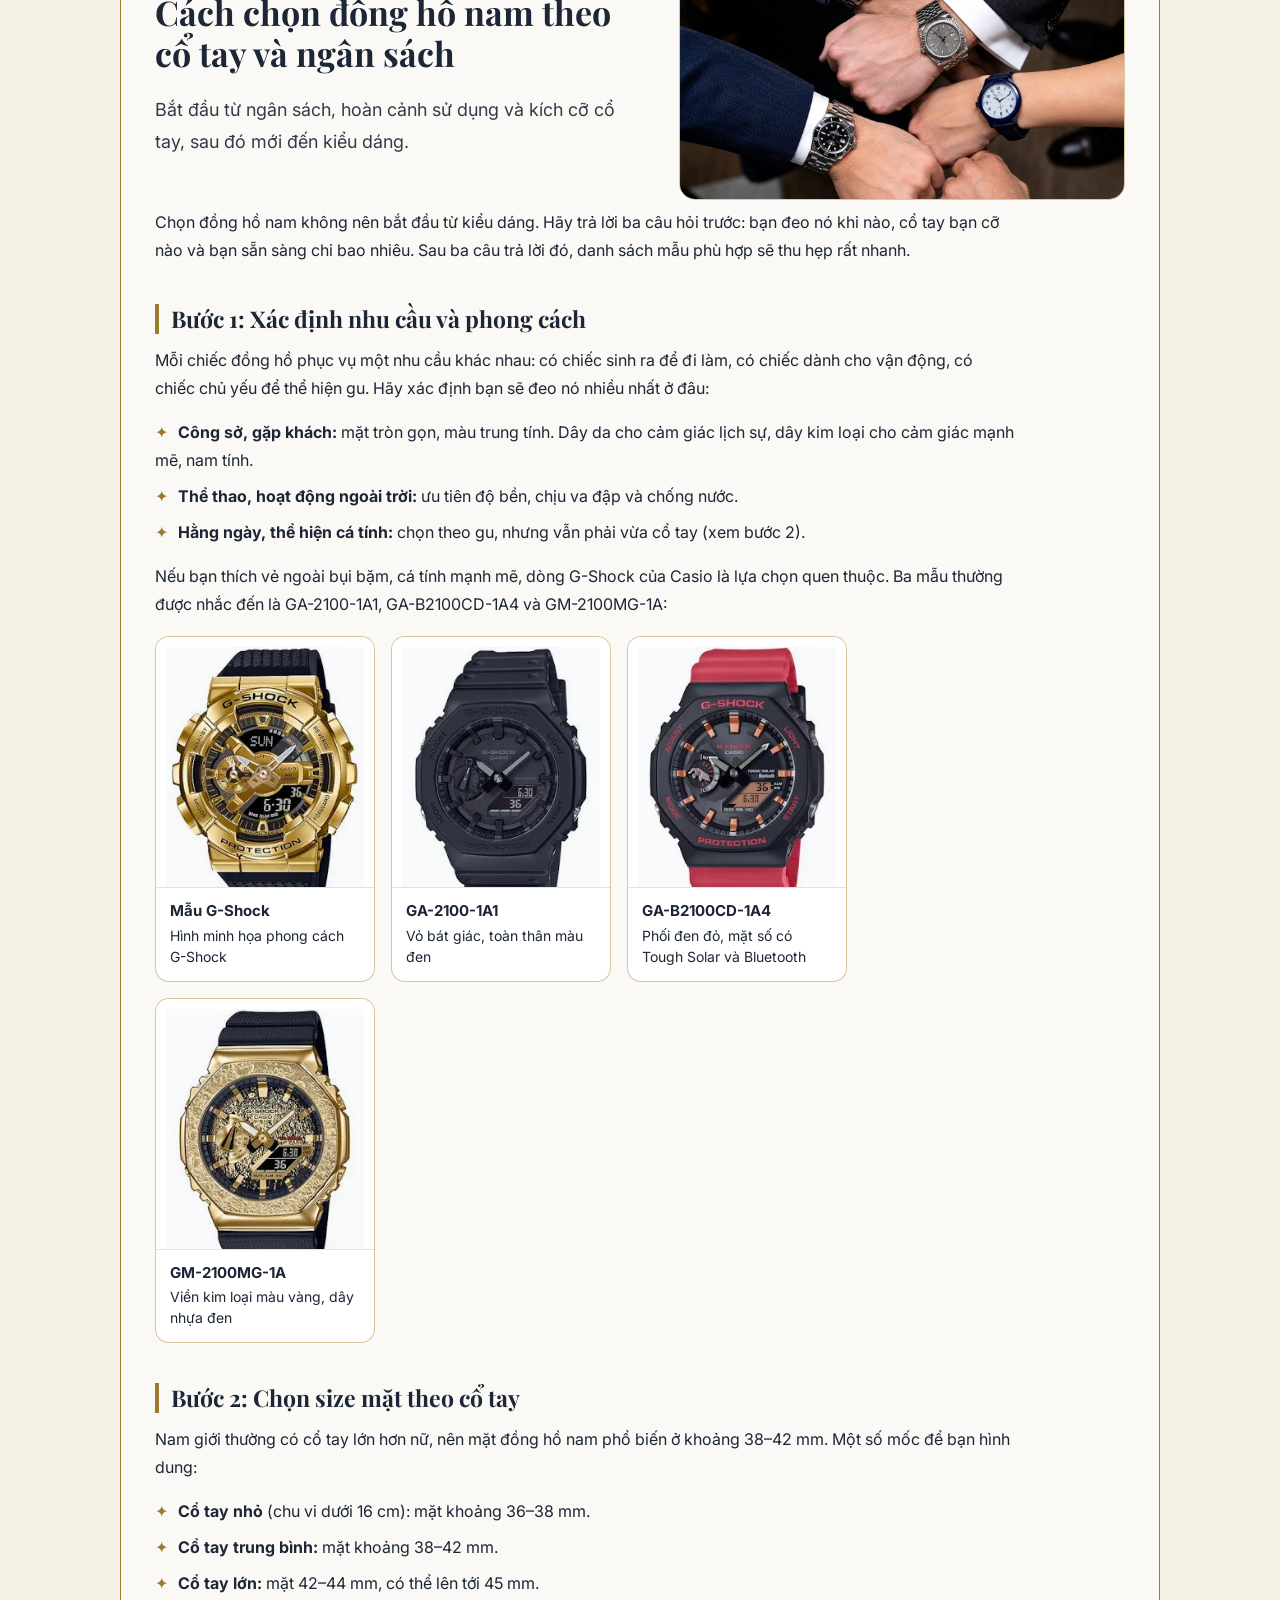
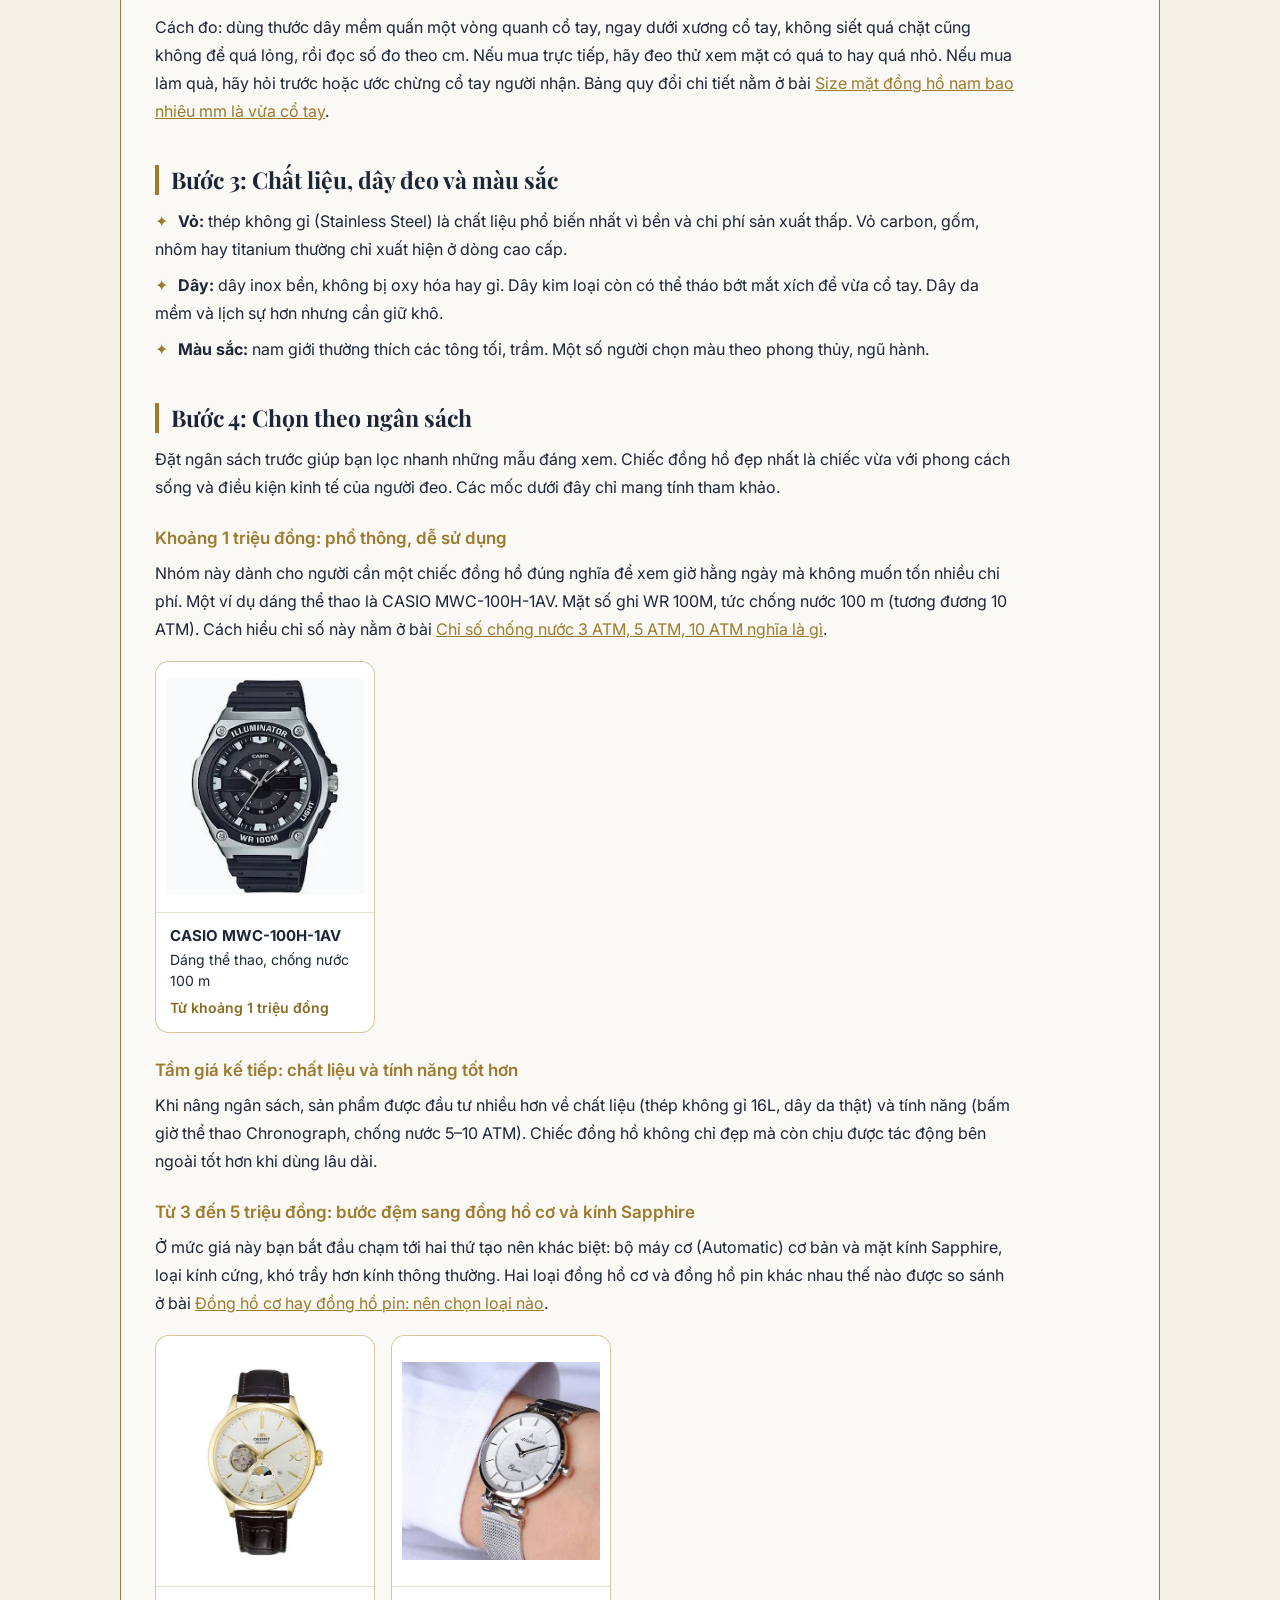
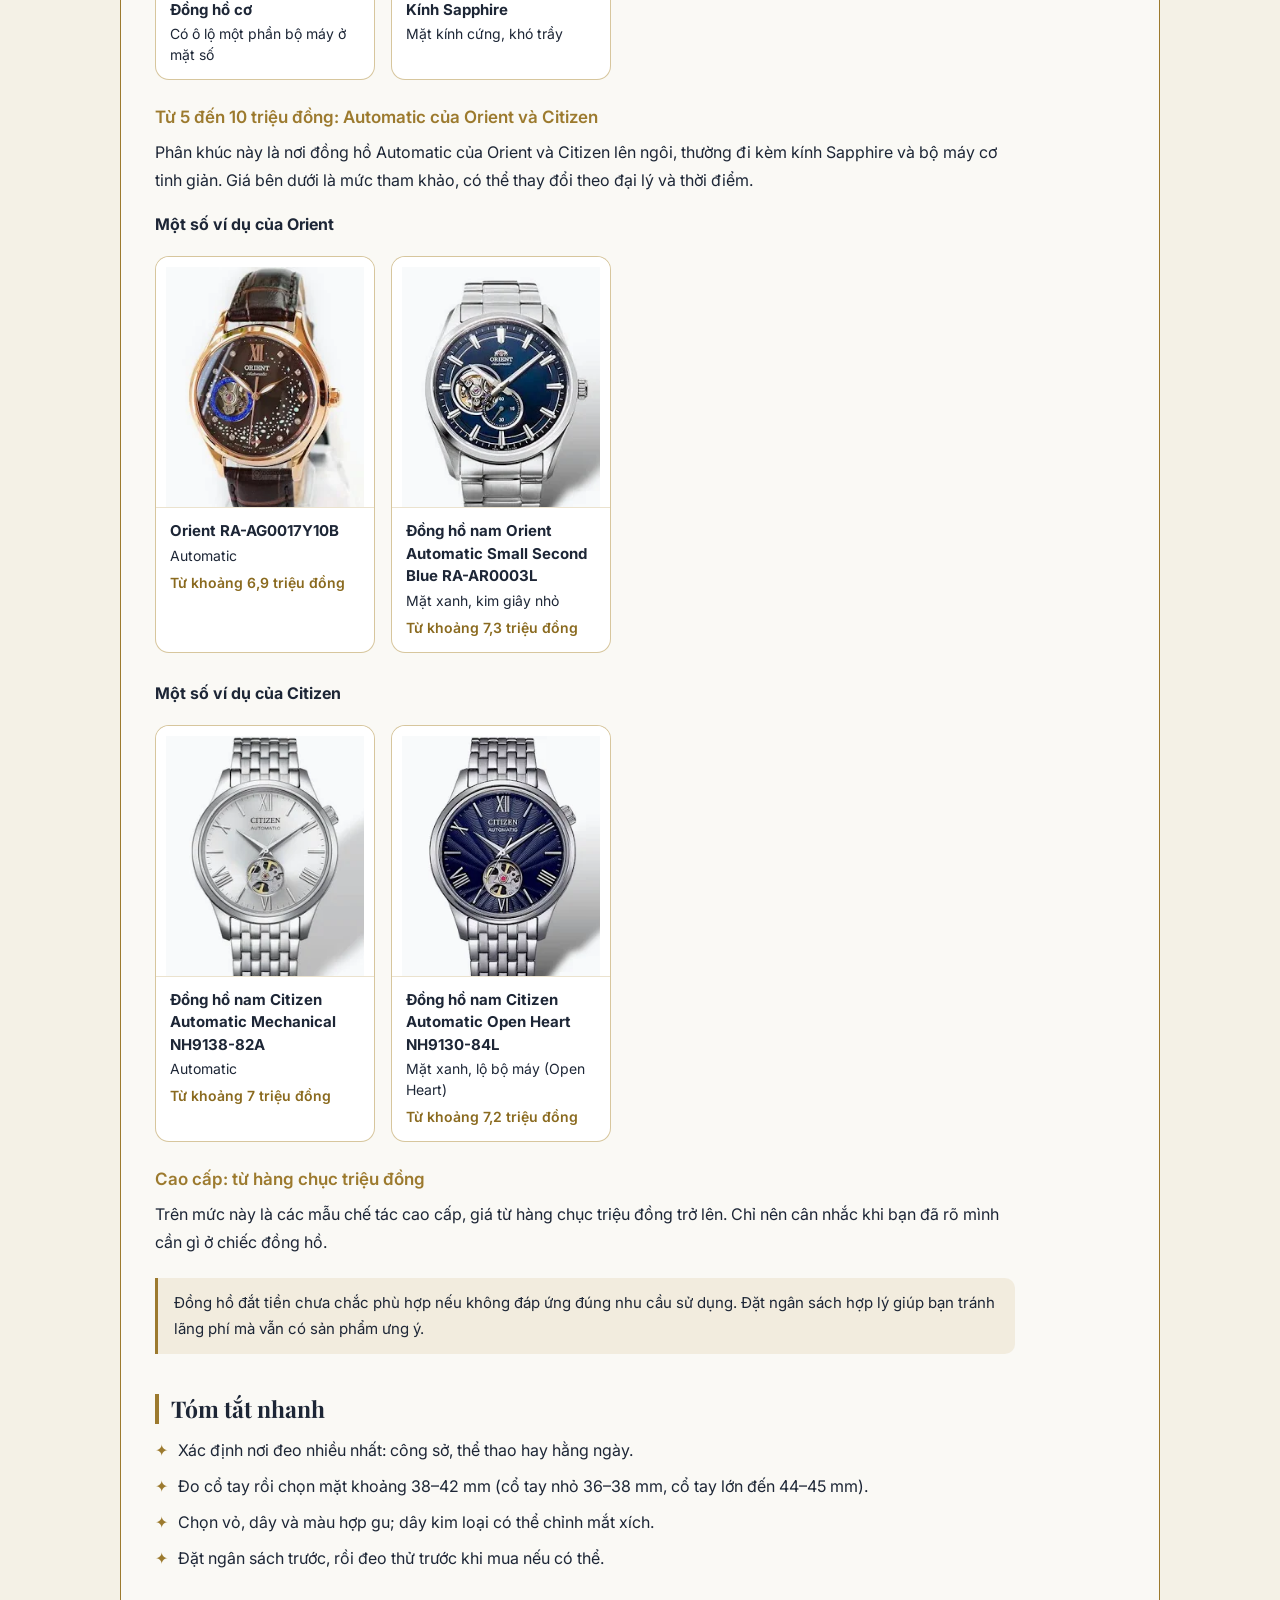
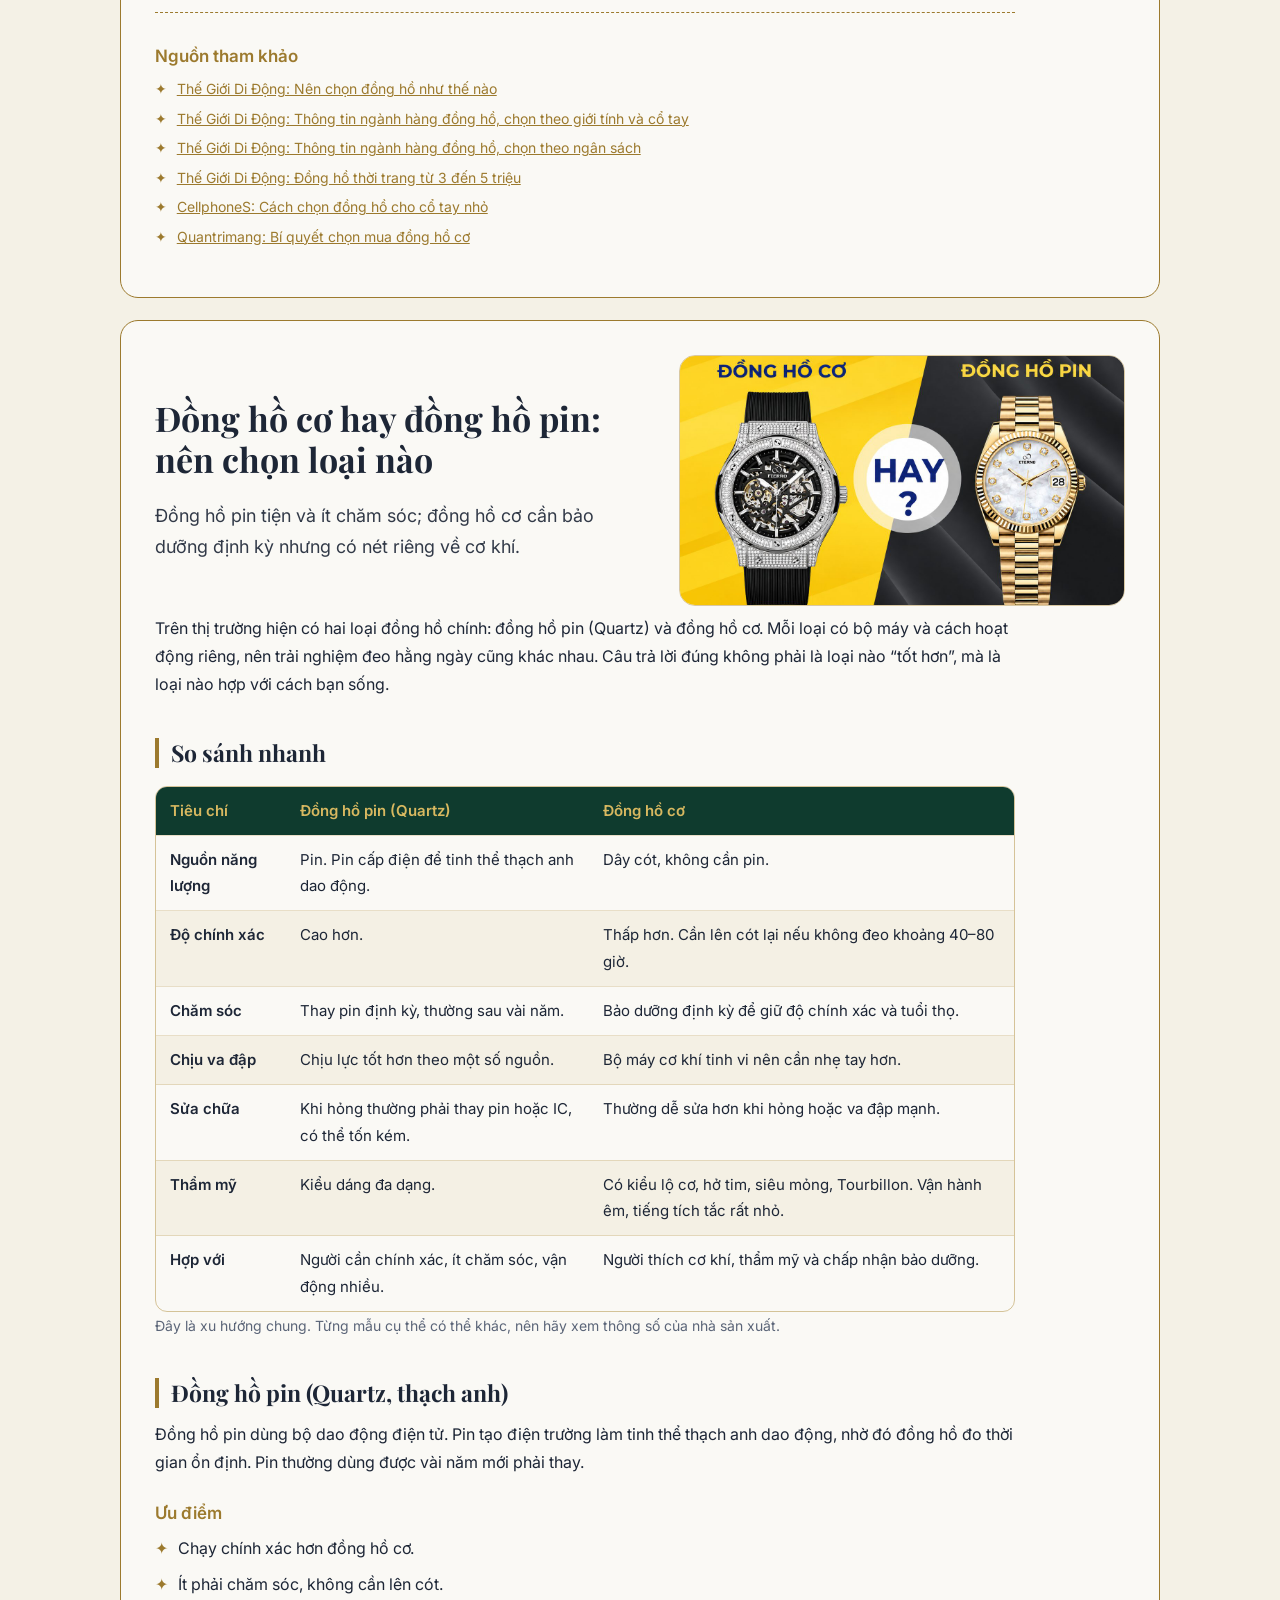
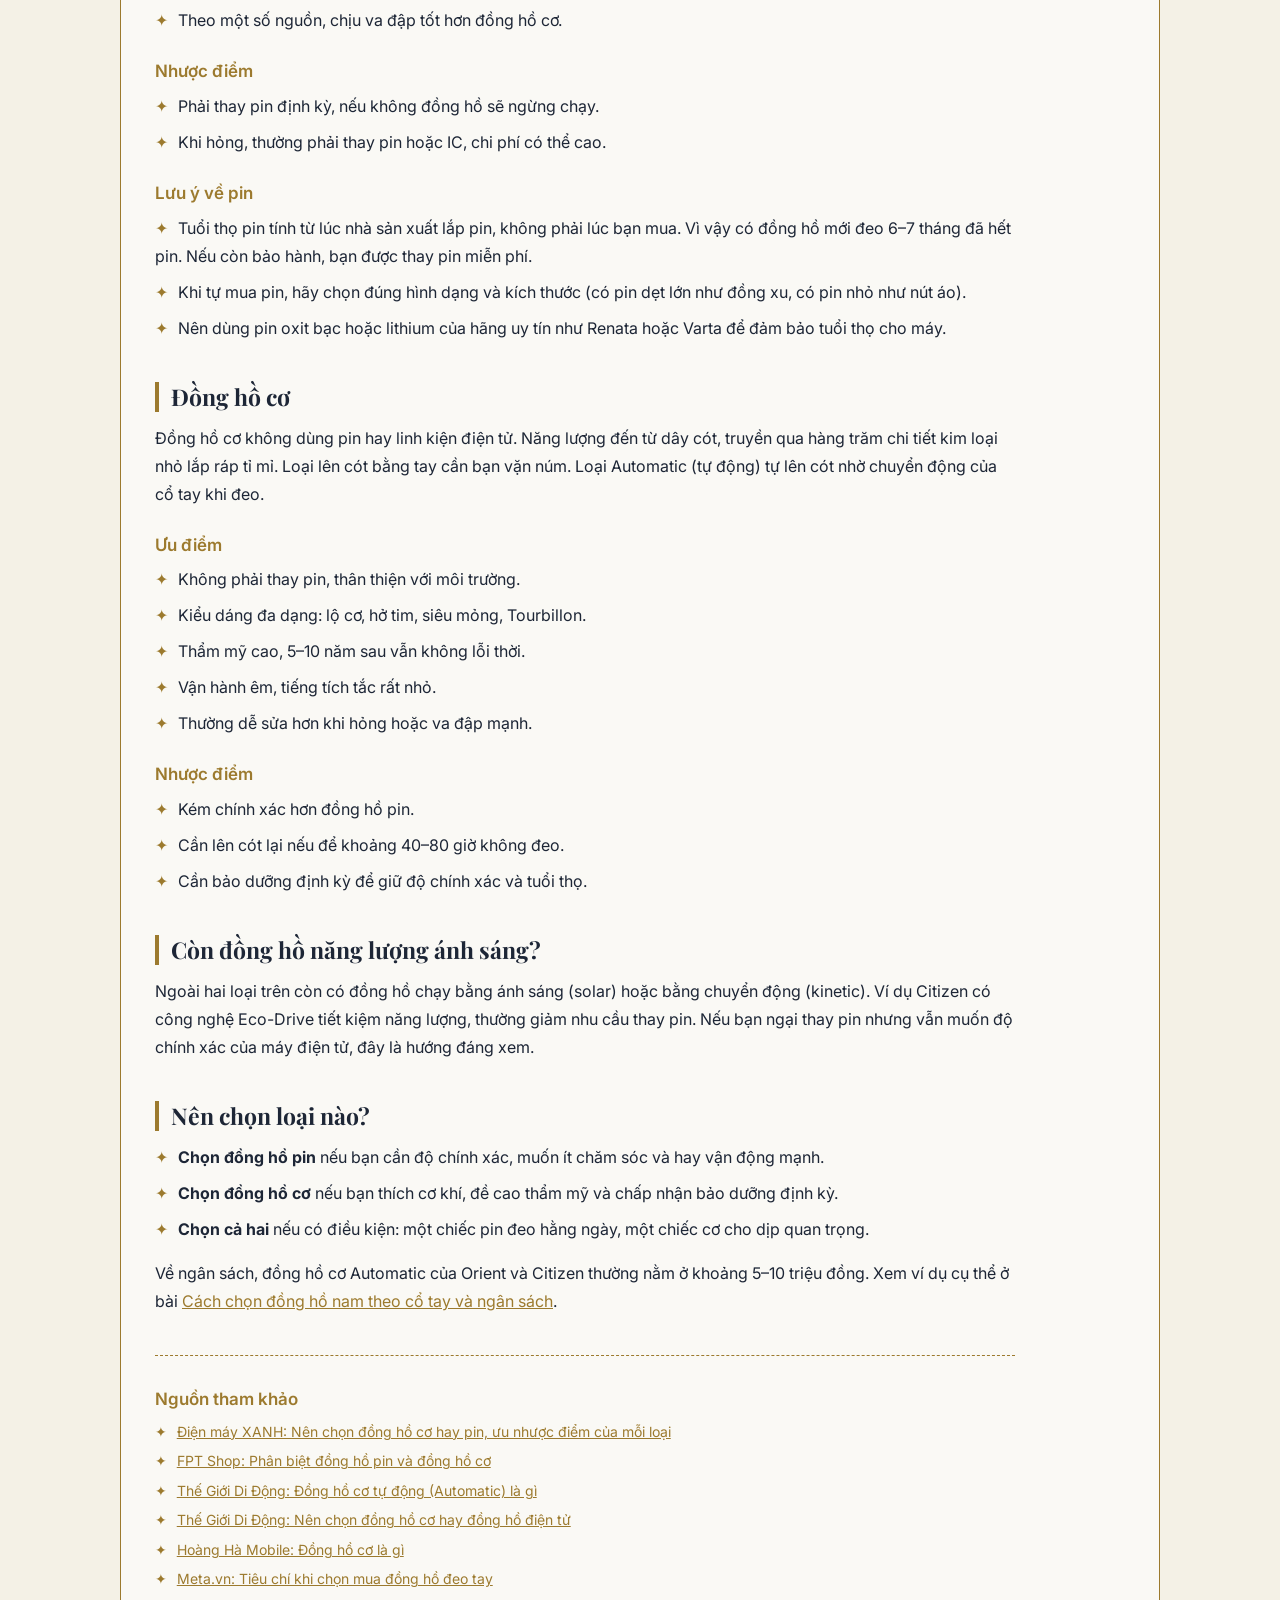
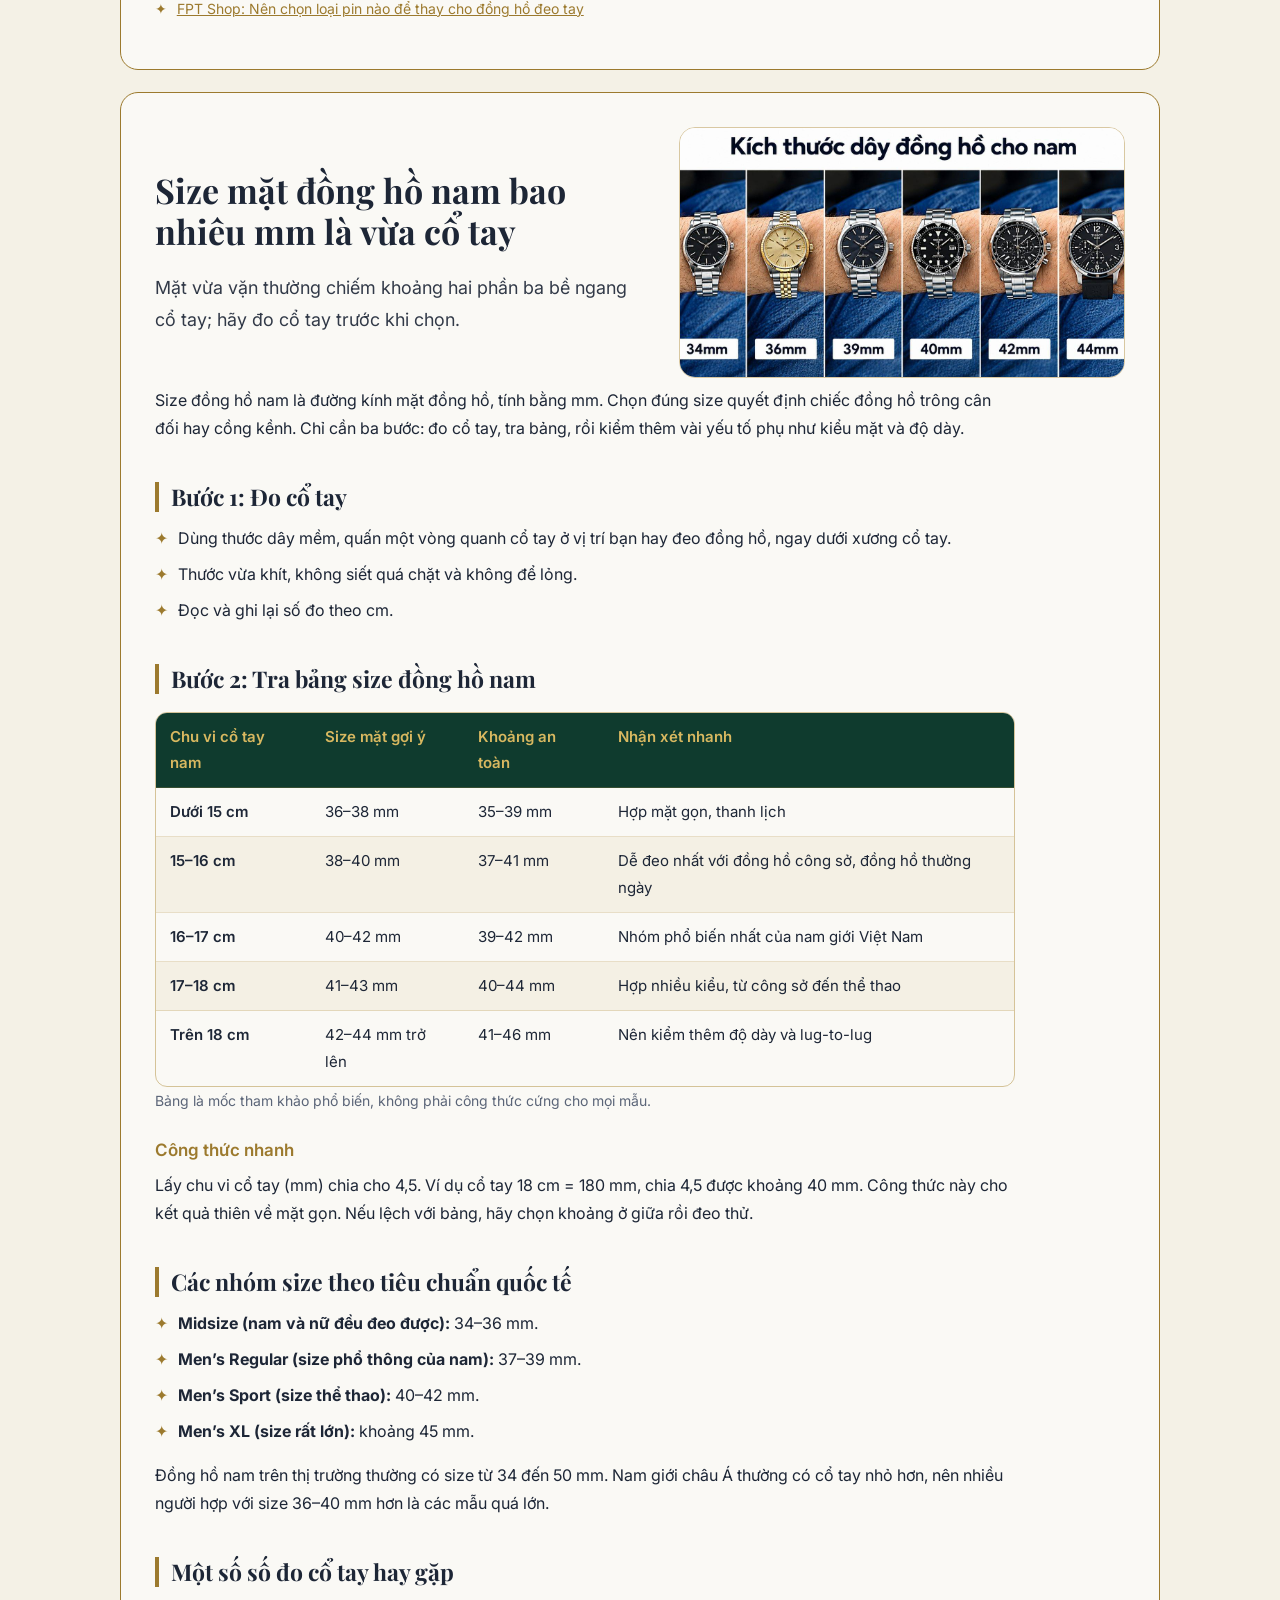
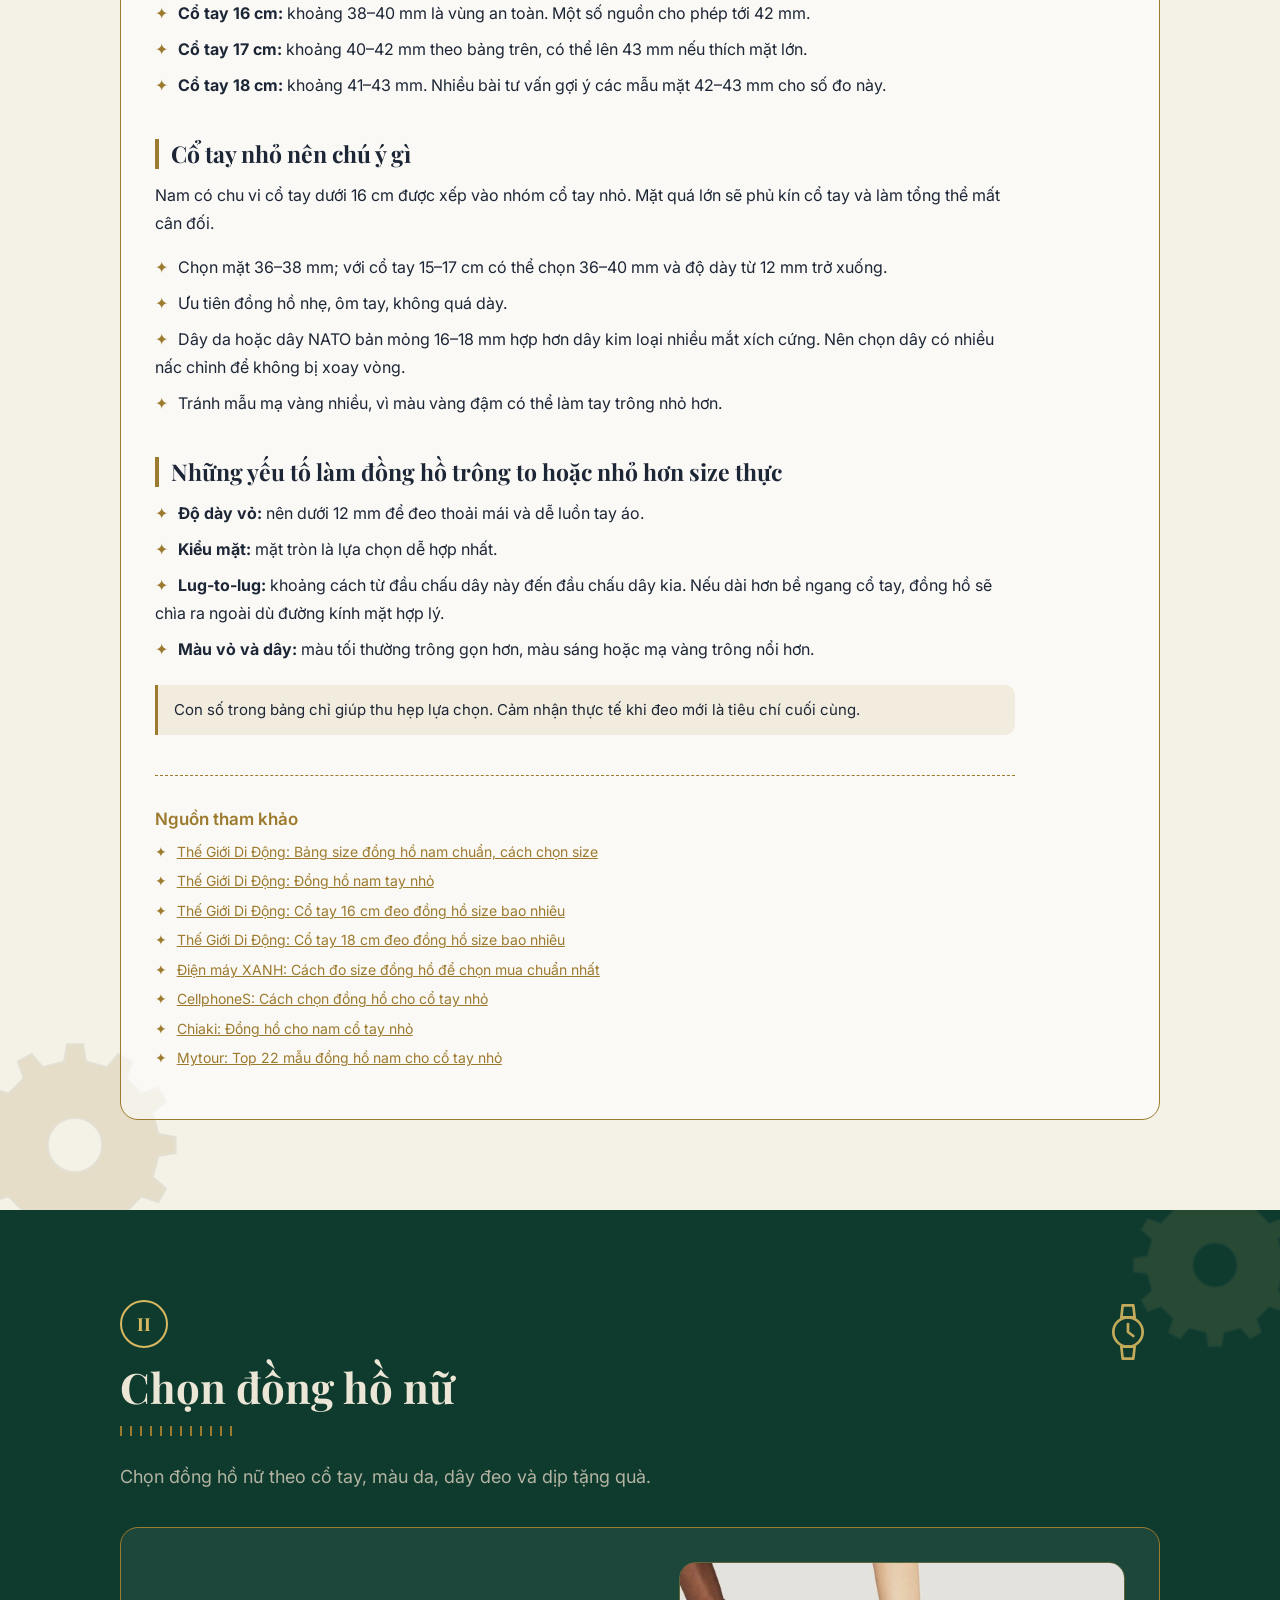
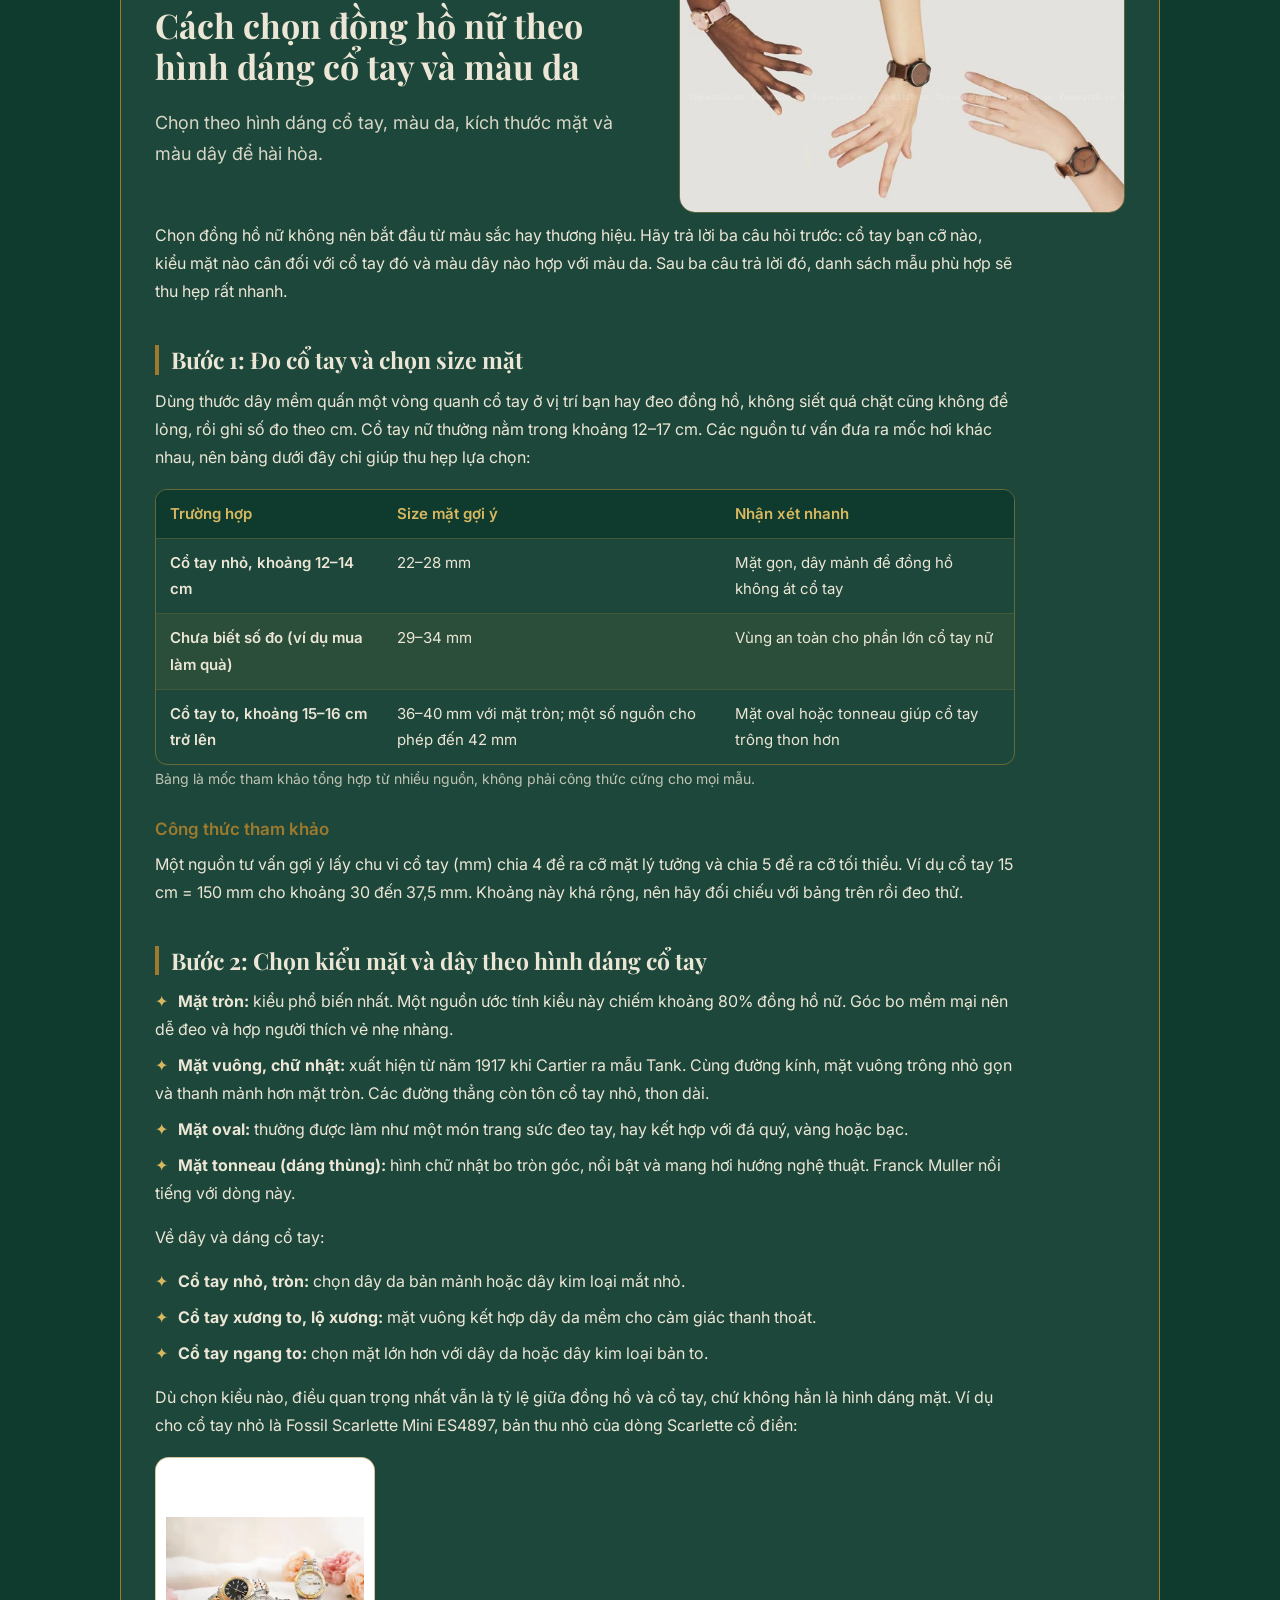
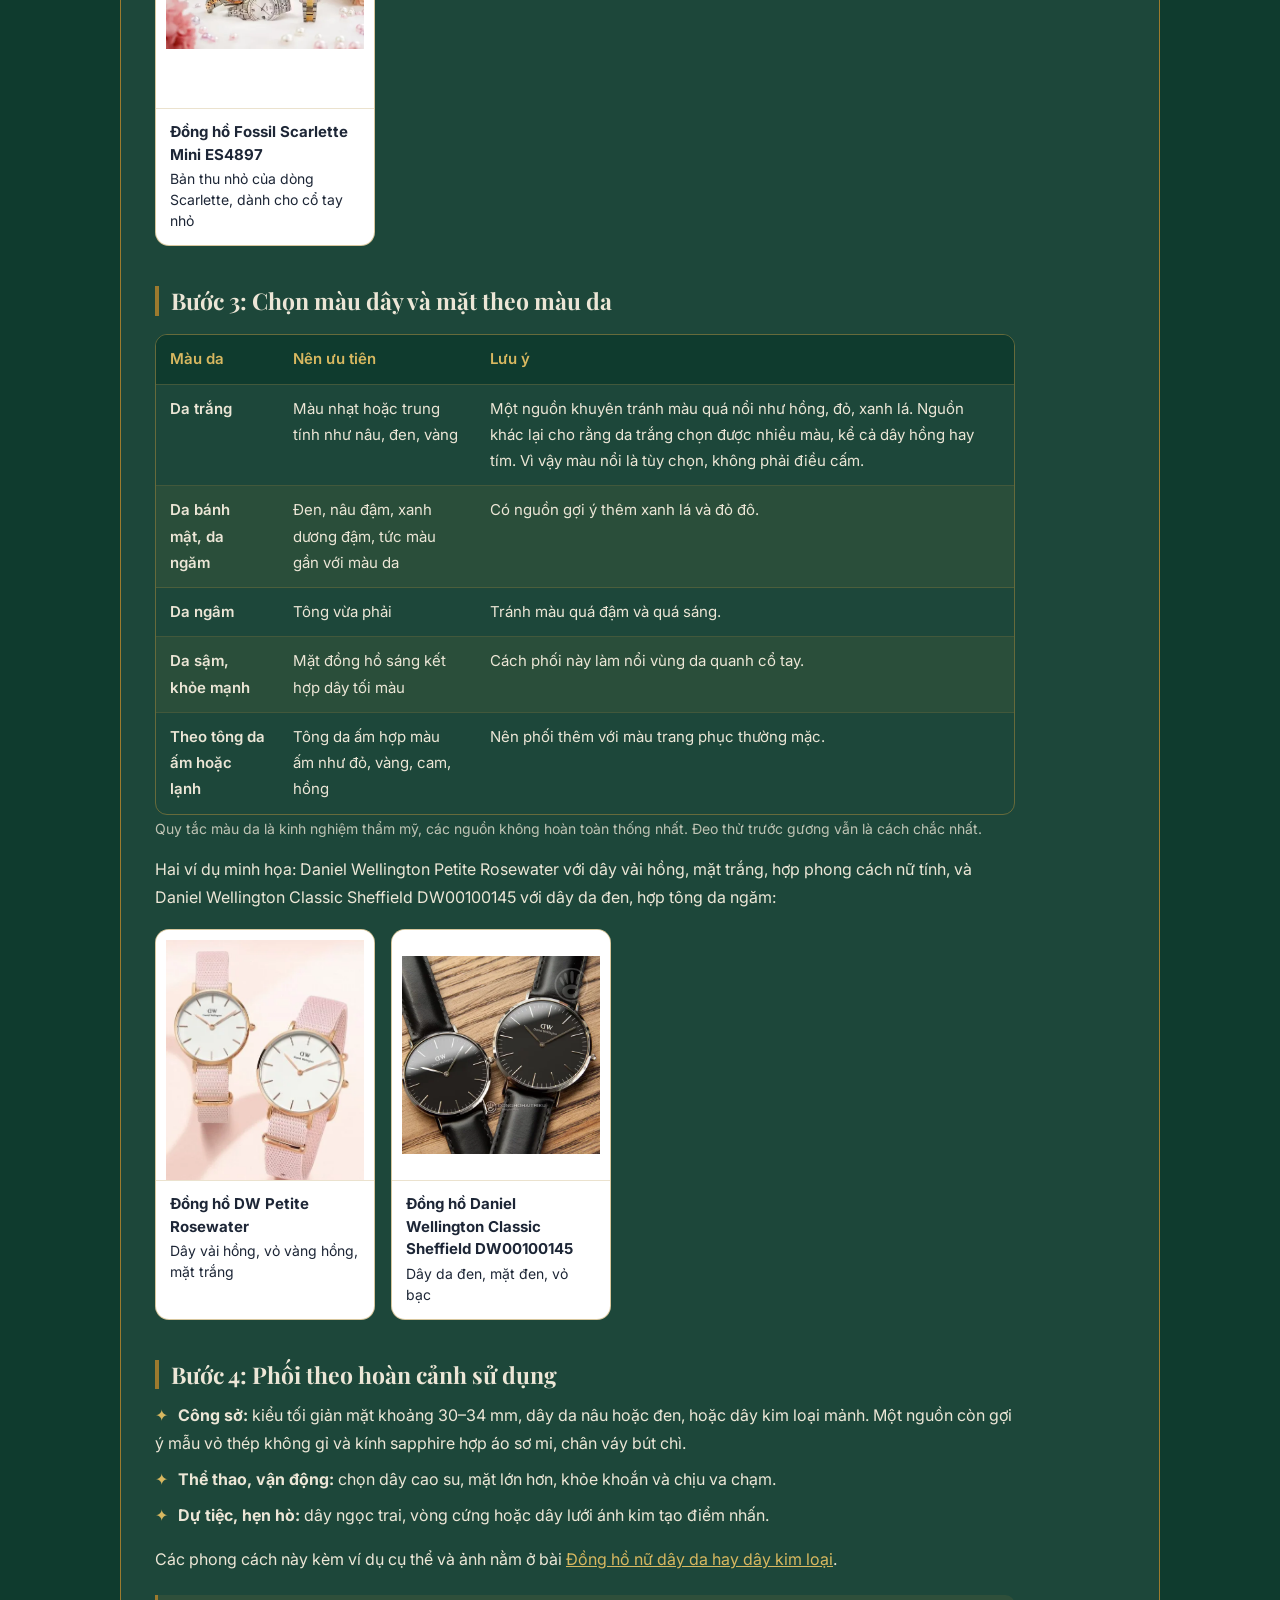
==== commit e4fd3555: "Implement redirect for GitHub Pages Added script to redirect GitHub Pages to Vercel app." ====
--- a/docs/index.html
+++ b/docs/index.html
@@ -8,6 +8,12 @@
   gtag('config', 'G-VZJMKP7B4V');
 </script>
 <meta charset="utf-8"><meta name="viewport" content="width=device-width,initial-scale=1">
+<script>
+  if (location.hostname.endsWith("github.io")) {
+    location.replace("https://camnangquanlydongho.vercel.app/");
+  }
+</script>
+<noscript><meta http-equiv="refresh" content="0; url=https://camnangquanlydongho.vercel.app/"></noscript>
 <title>Cẩm Nang Đồng Hồ - Chọn và quản lý đồng hồ đeo tay</title>
 <meta name="description" content="Cẩm nang chọn và quản lý đồng hồ đeo tay: cách chọn đồng hồ nam, nữ, bảo quản, bảo dưỡng, chống nước và lịch chăm sóc.">
 <link rel="canonical" href="https://camnangquanlydongho.vercel.app/"><meta property="og:title" content="Cẩm Nang Đồng Hồ"><meta property="og:type" content="website"><meta property="og:url" content="https://camnangquanlydongho.vercel.app/"><meta property="og:locale" content="vi_VN">
